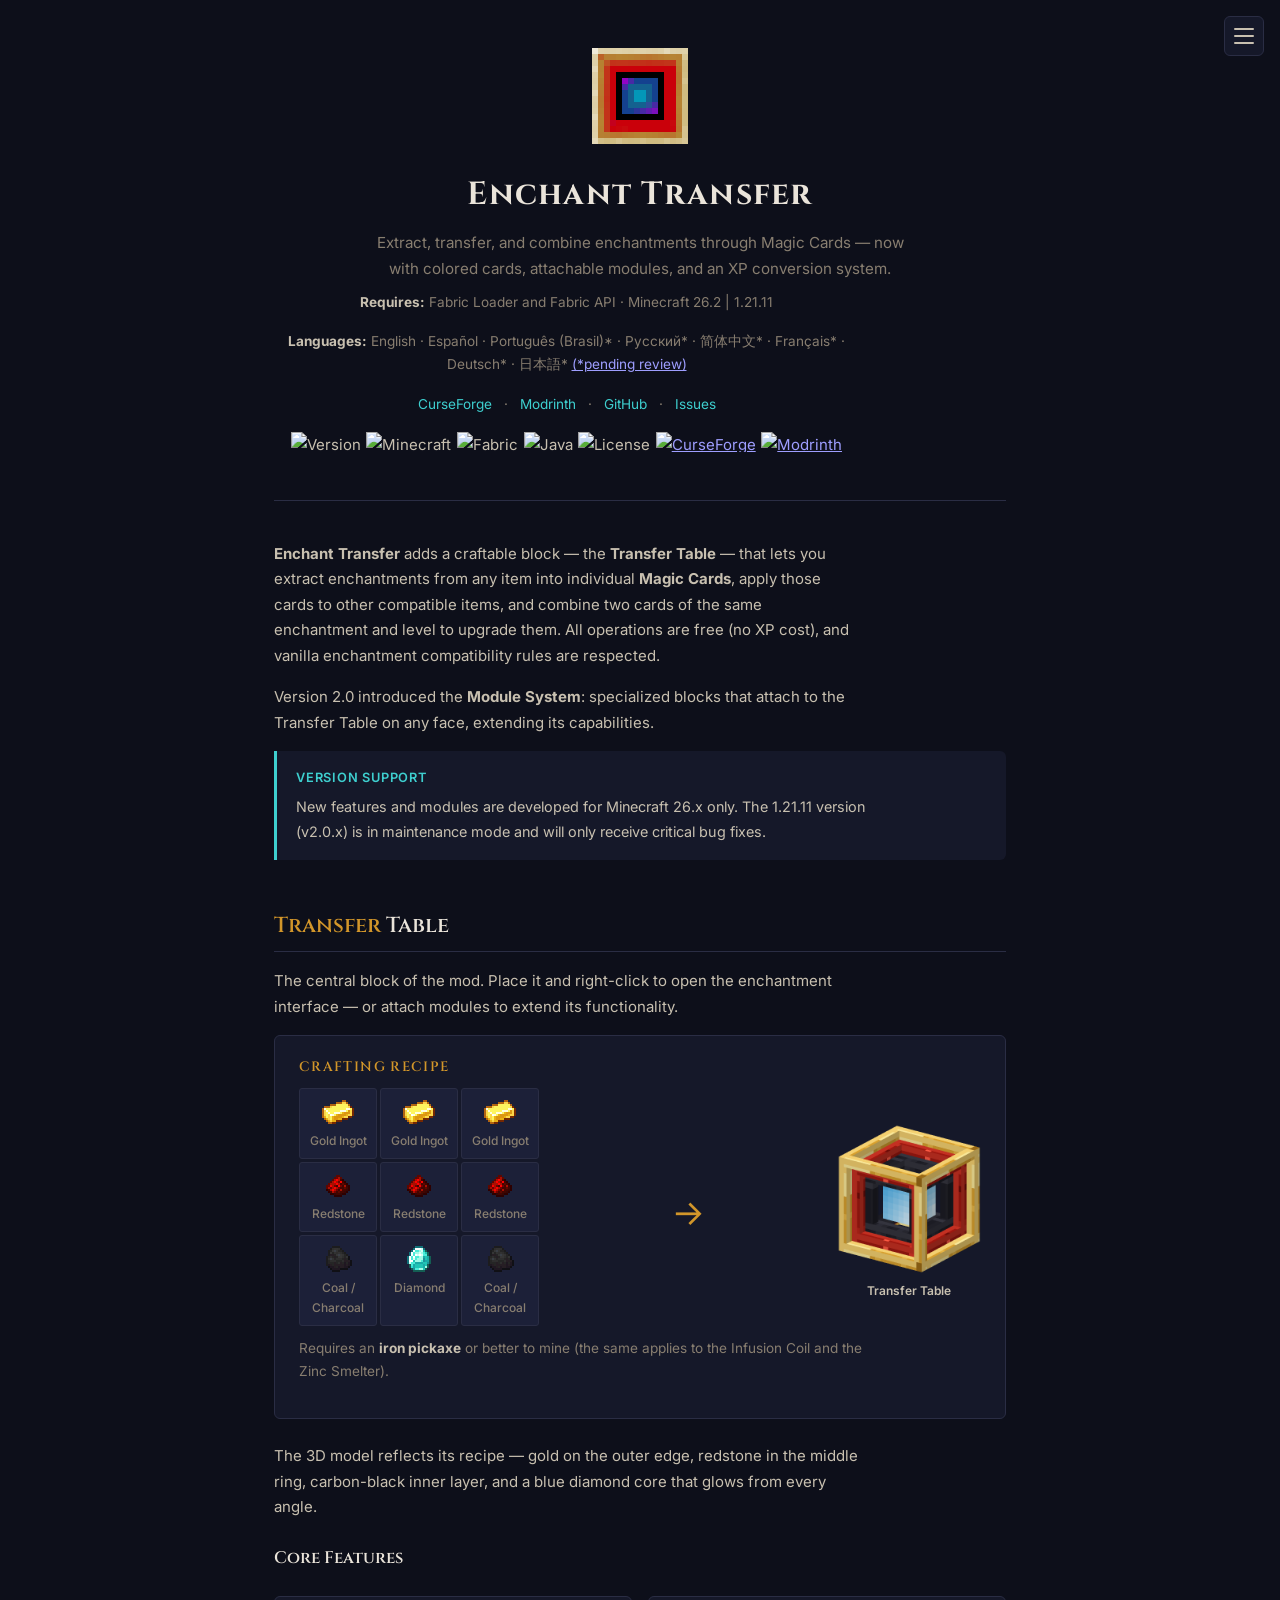
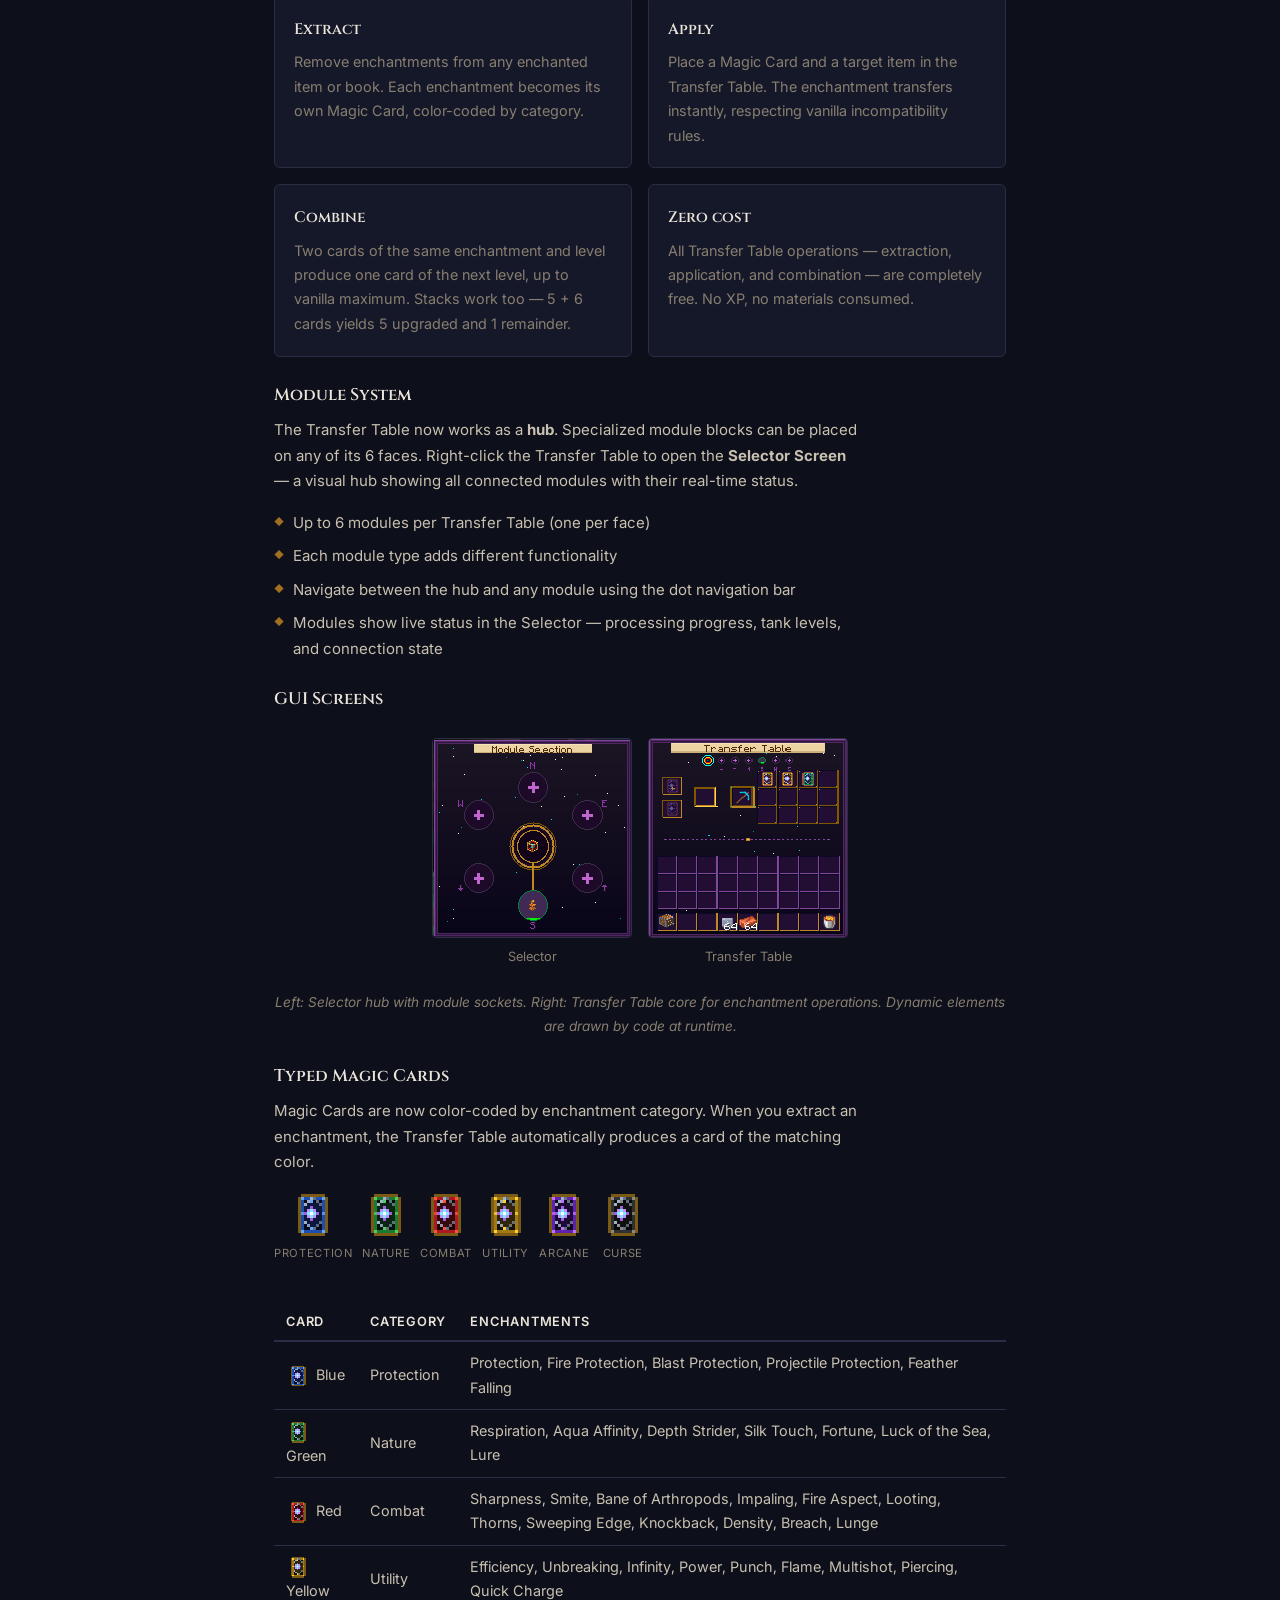
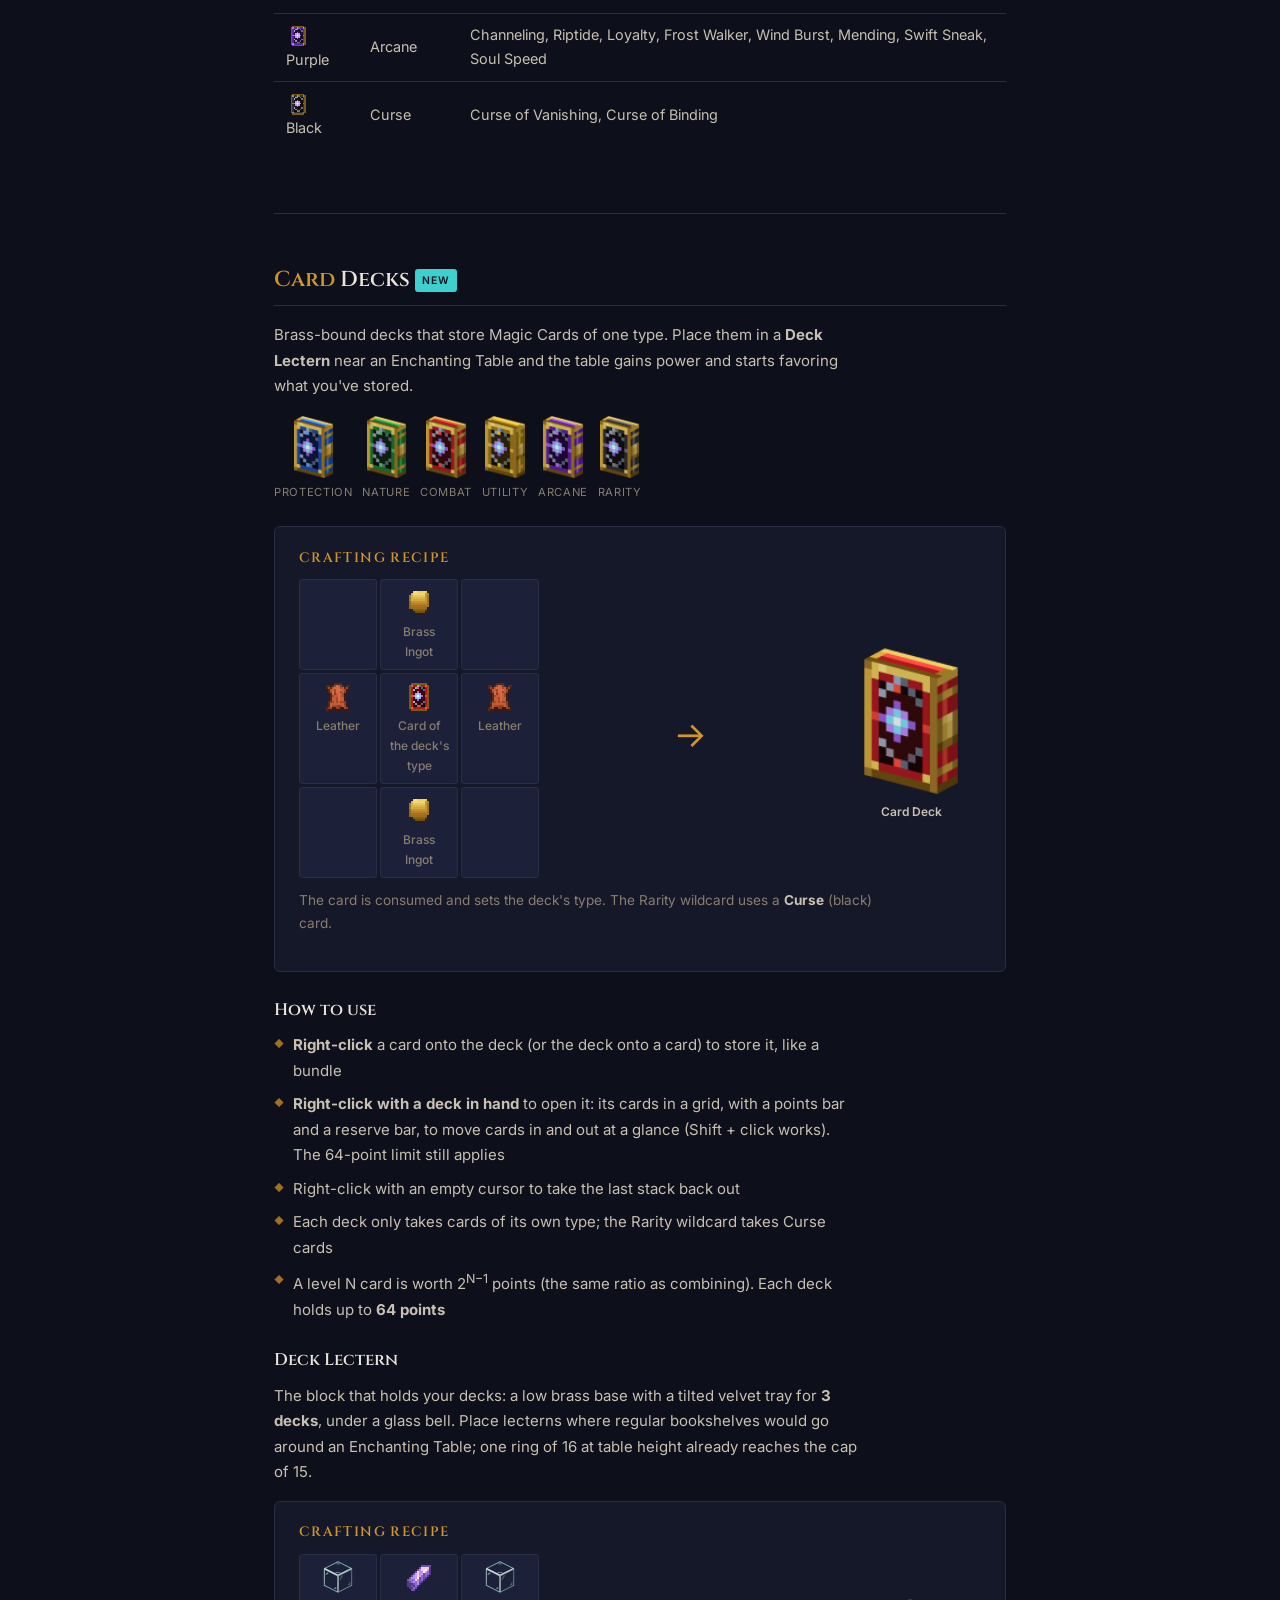
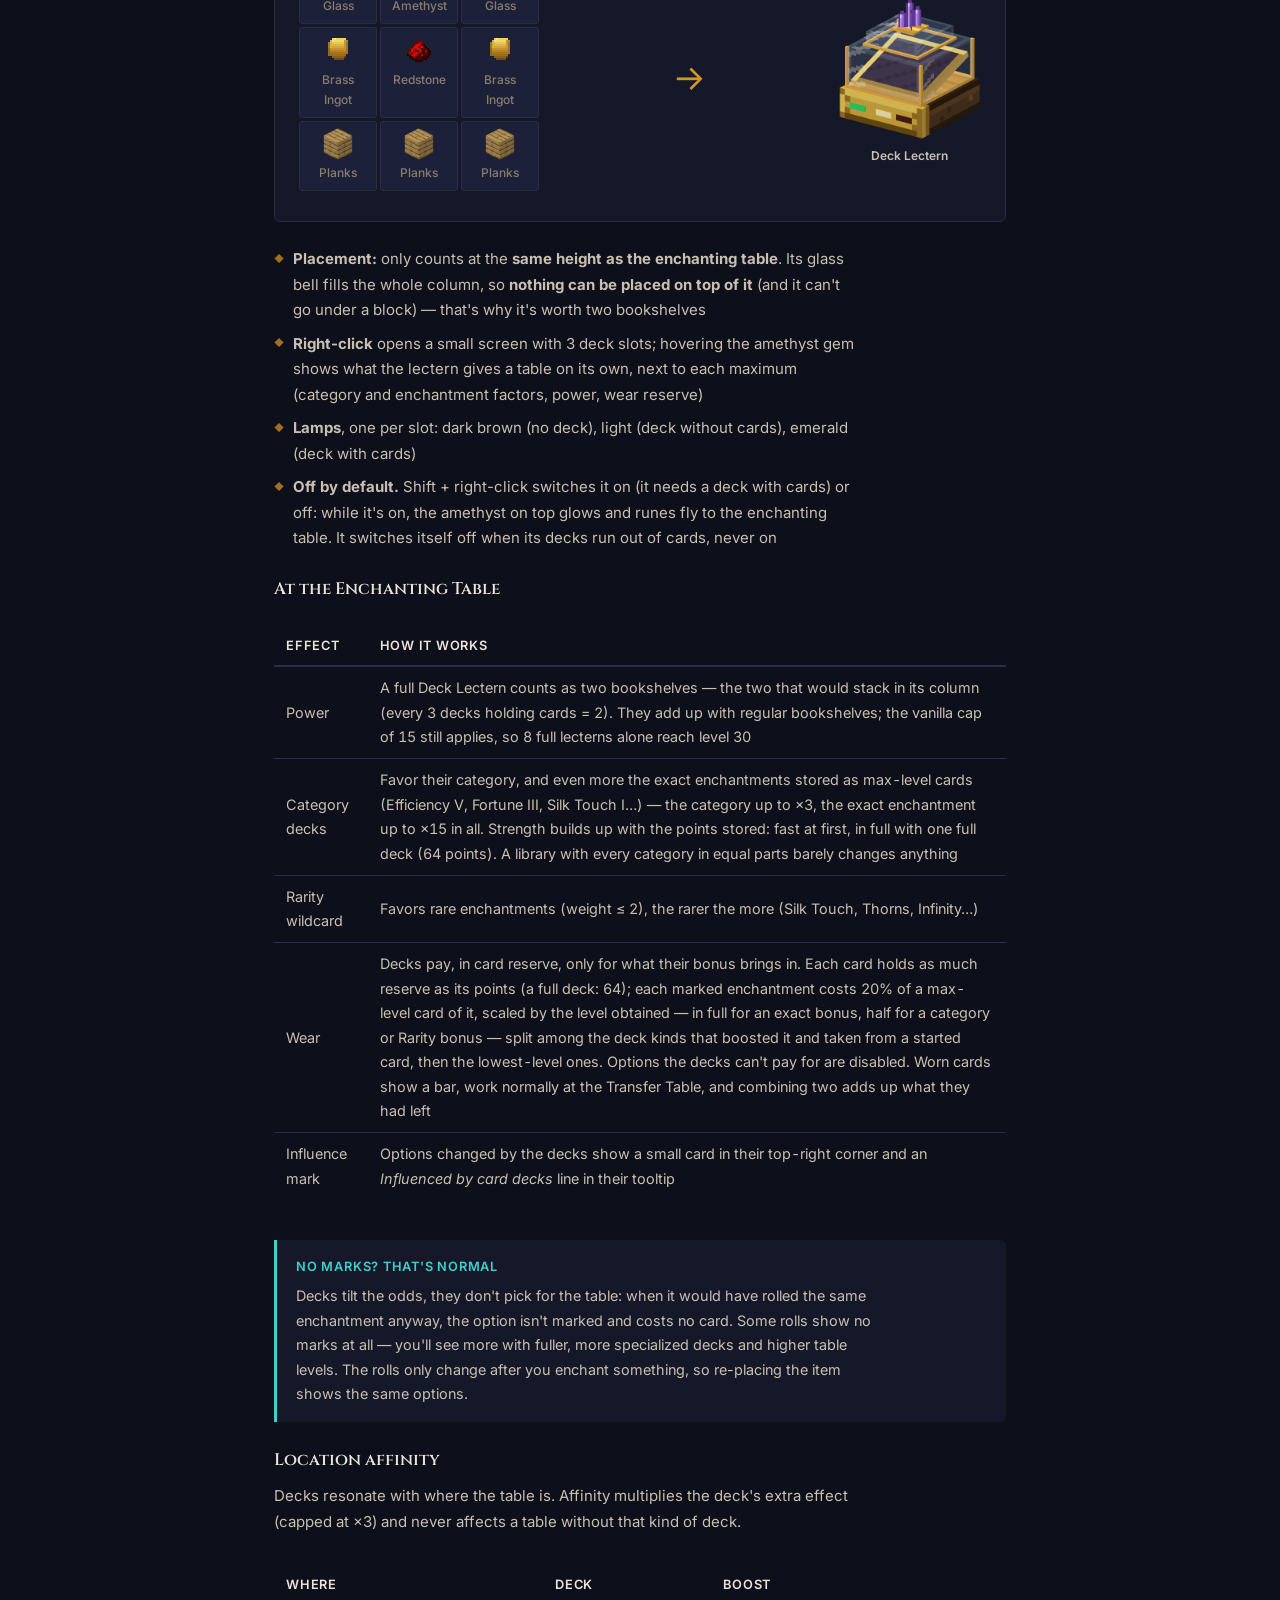
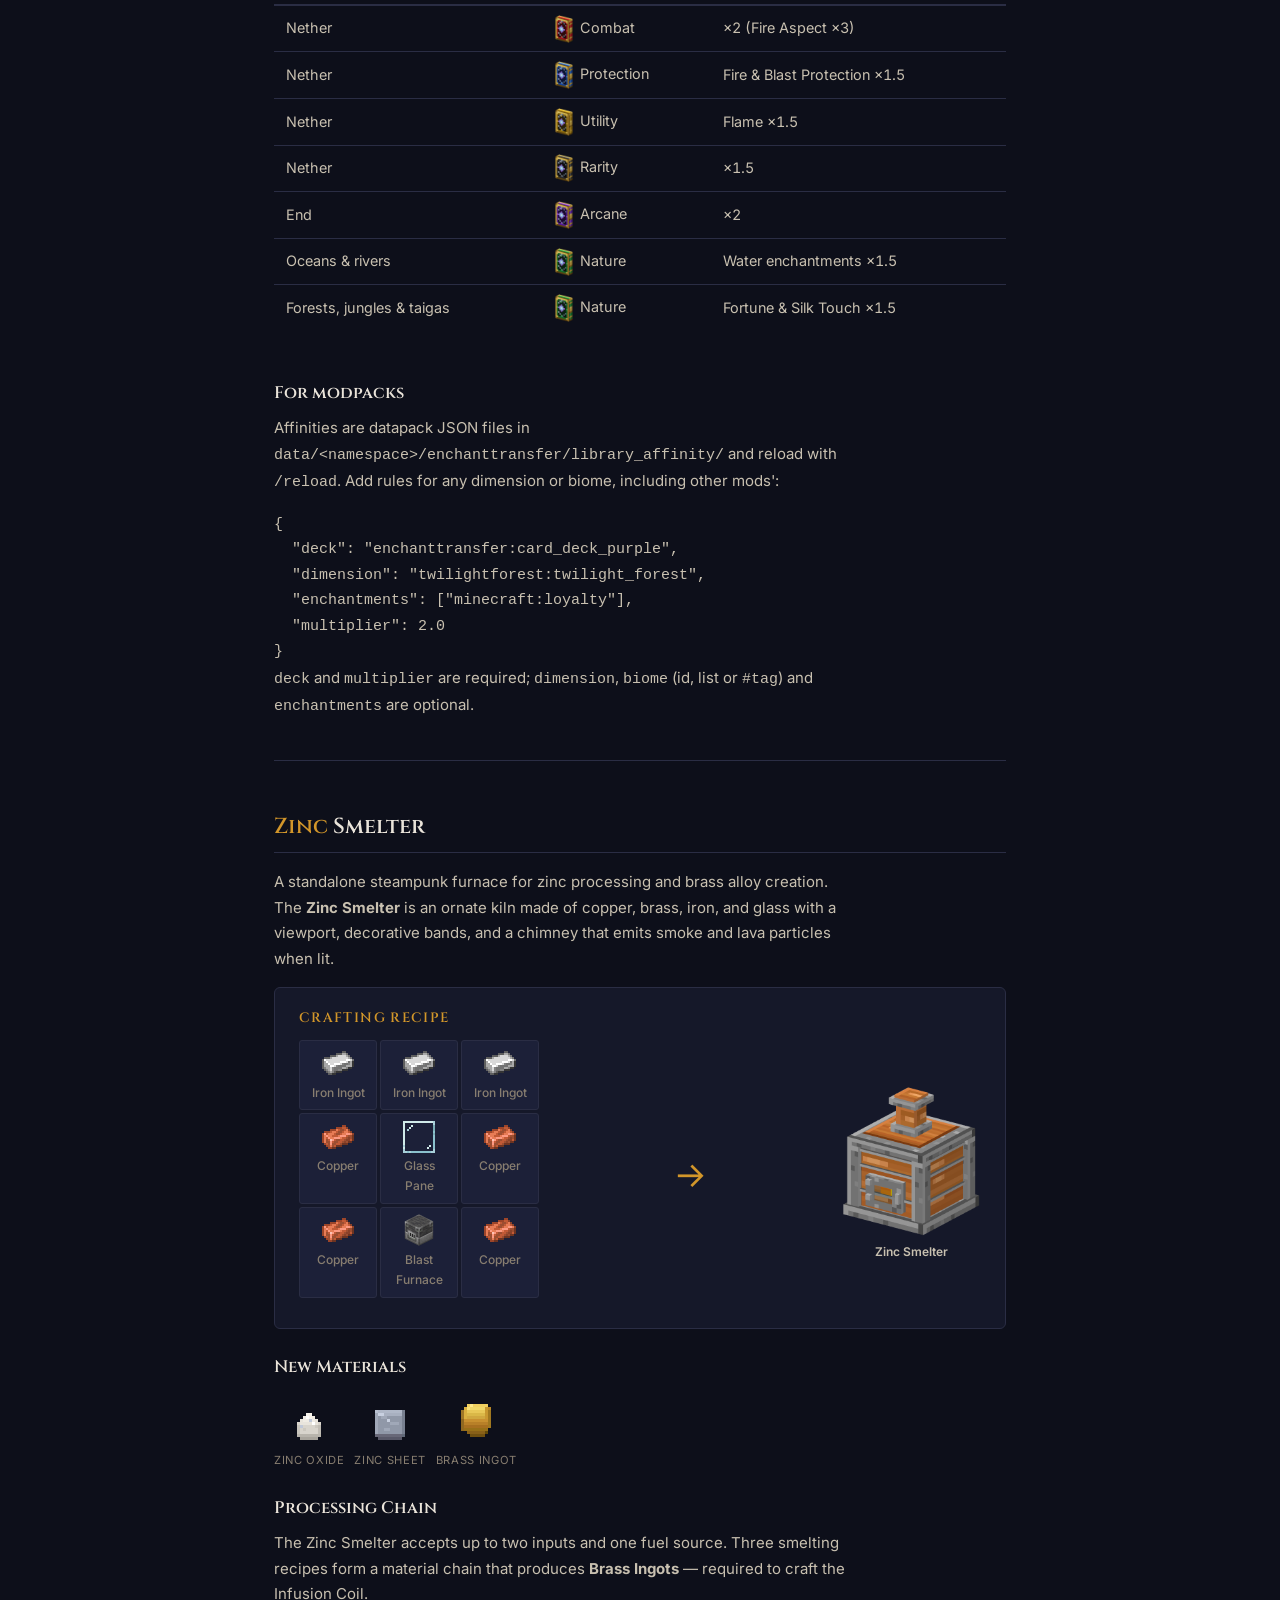
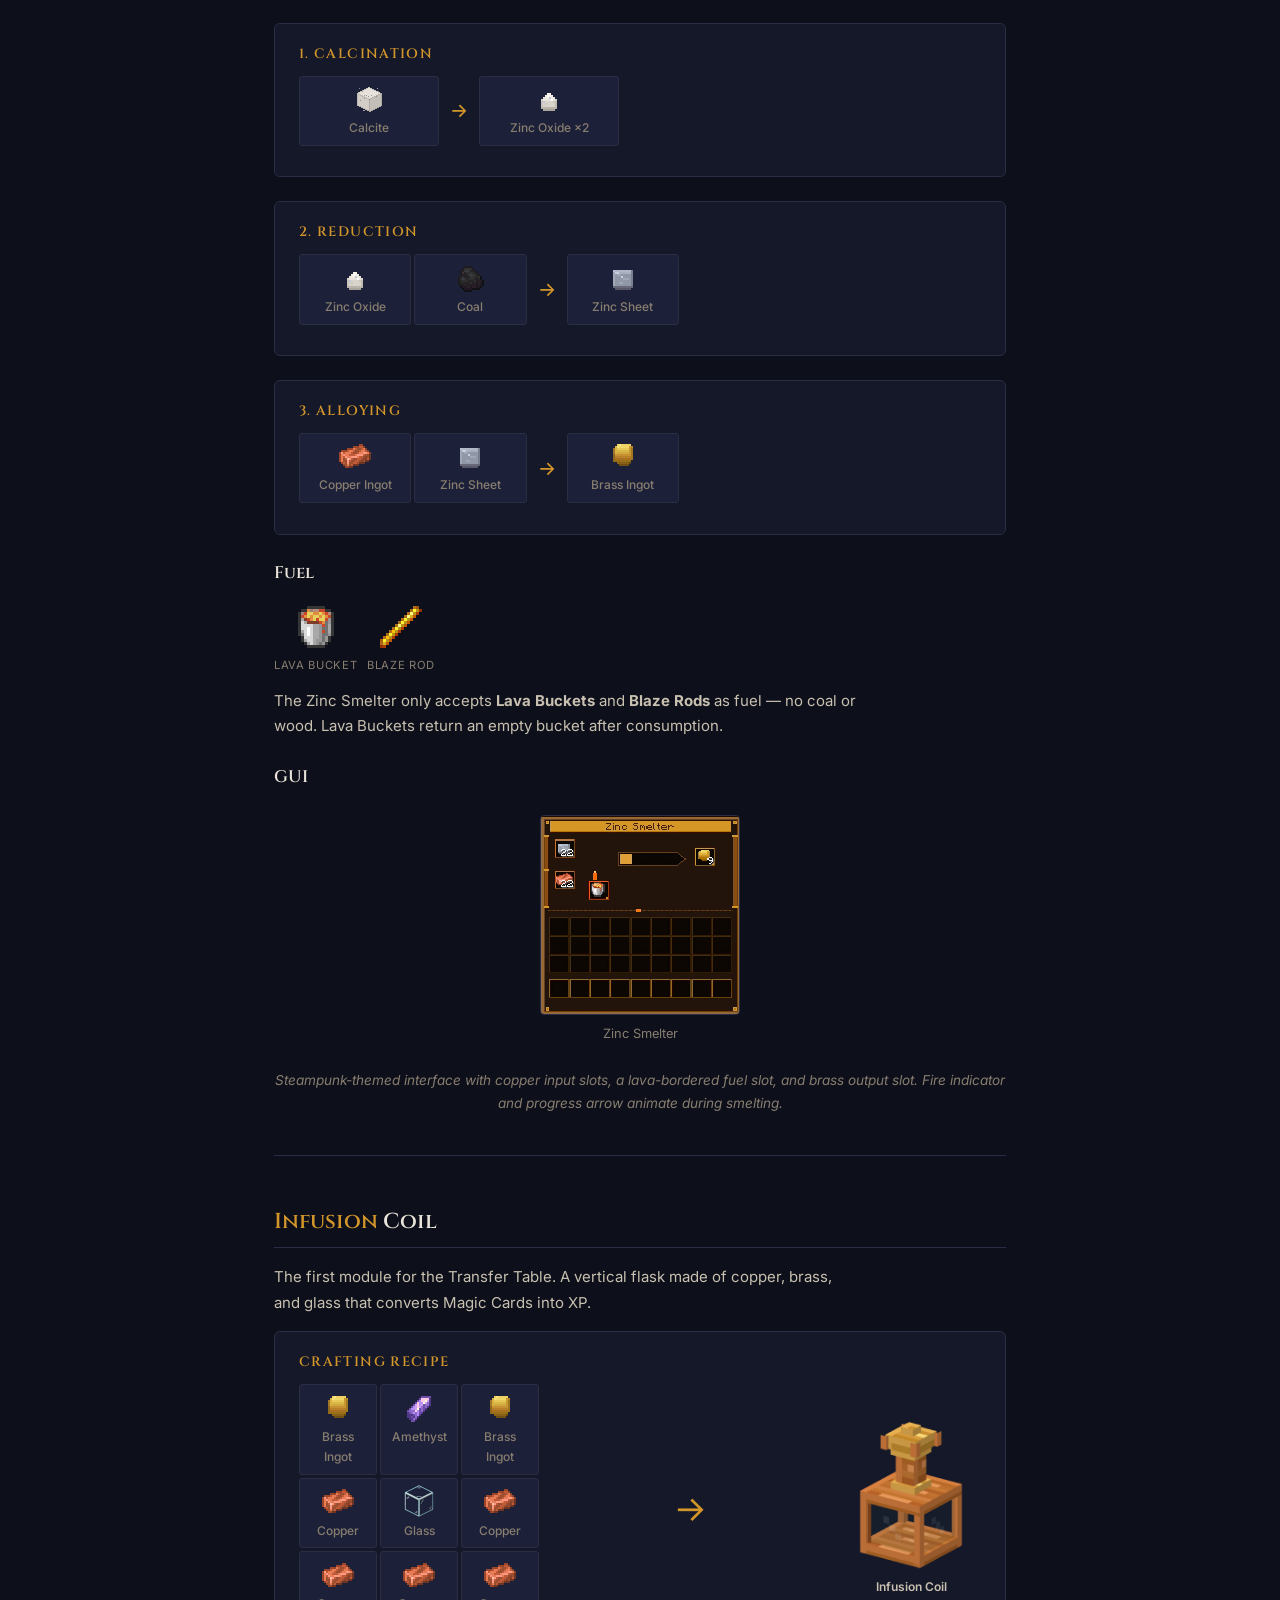
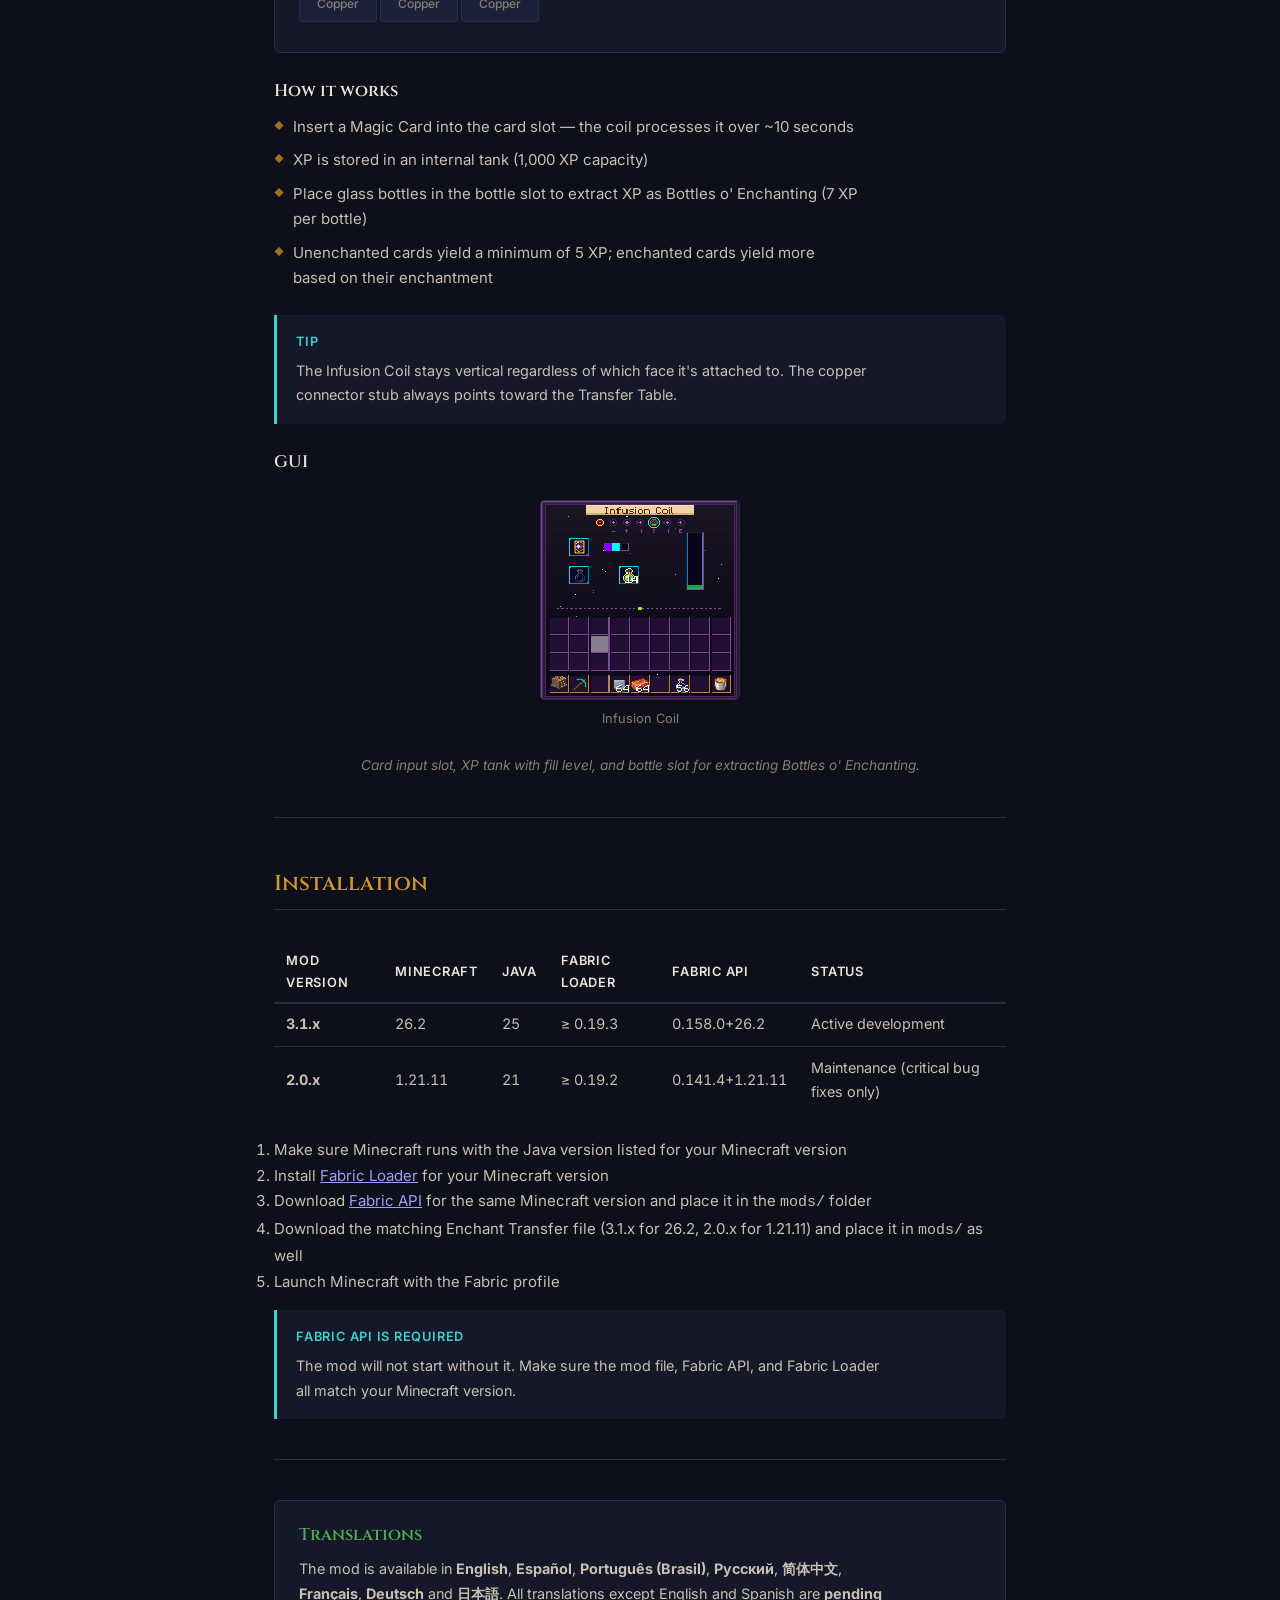
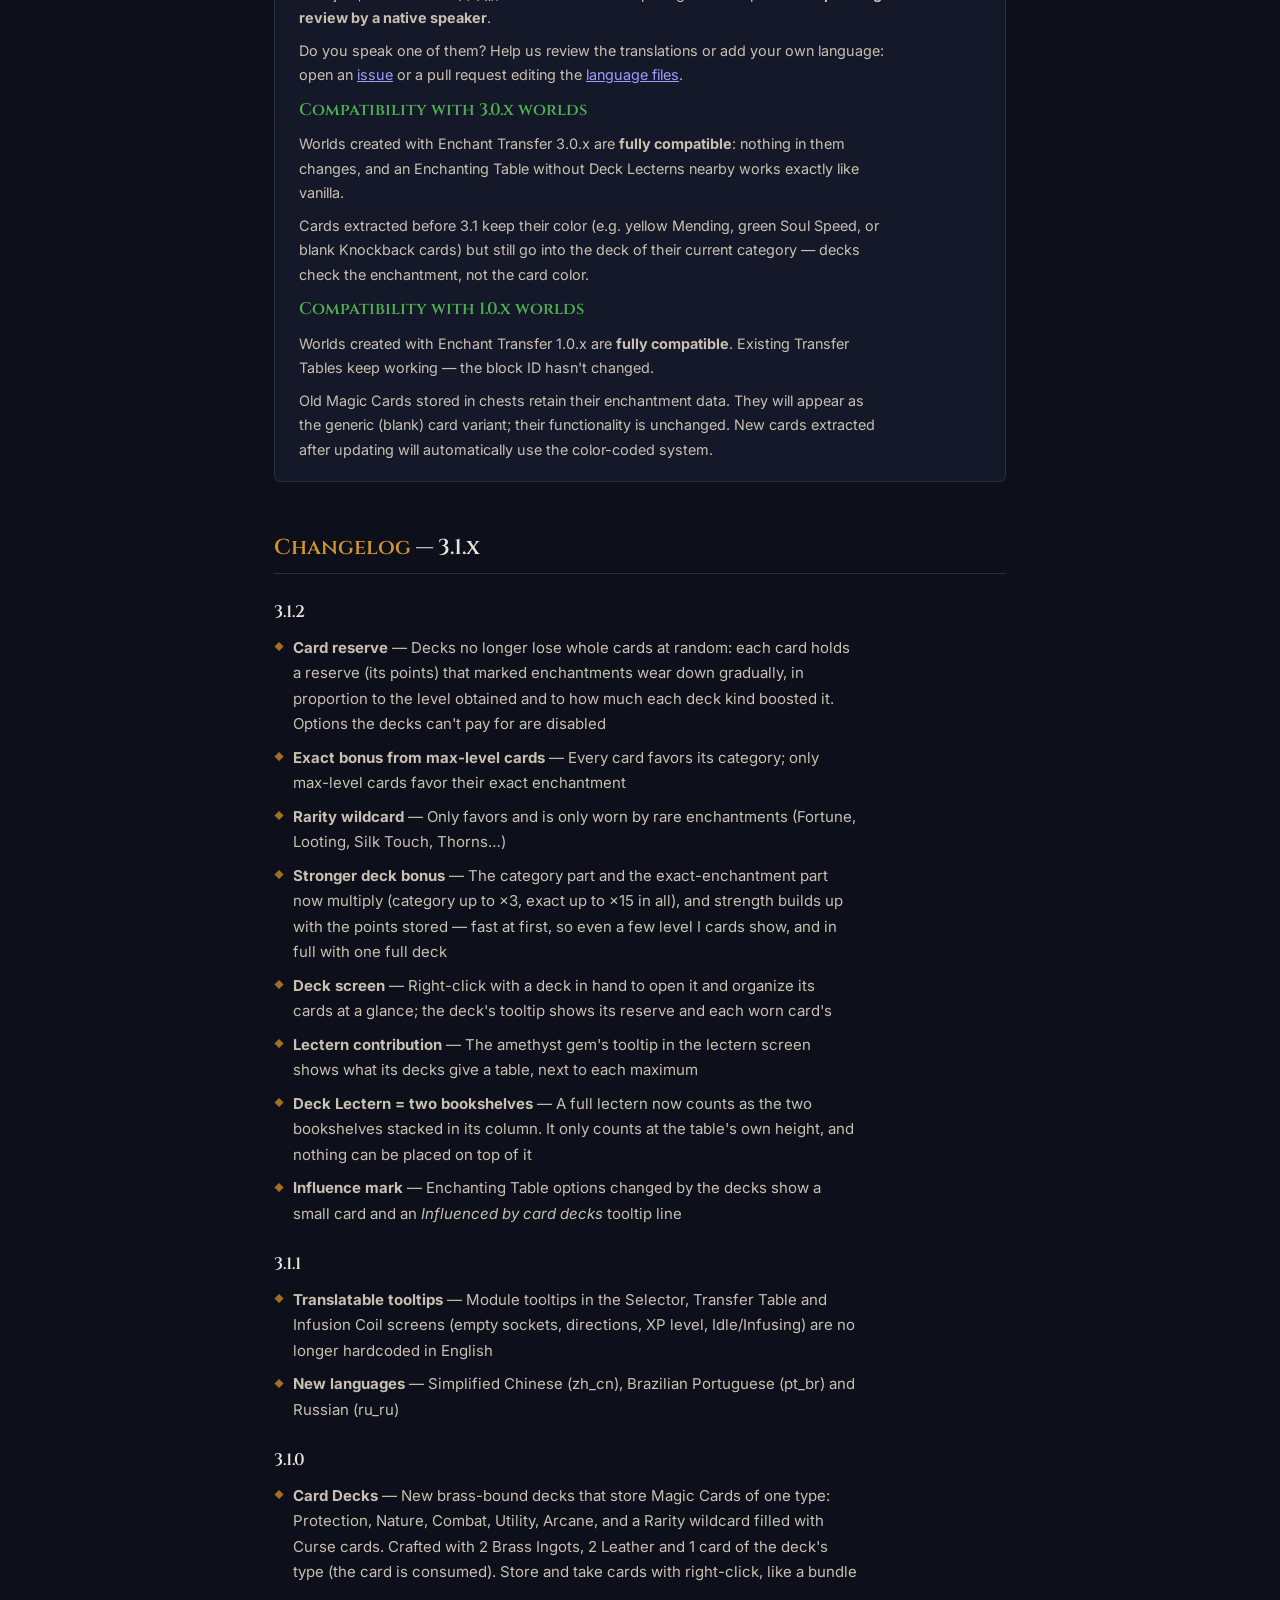
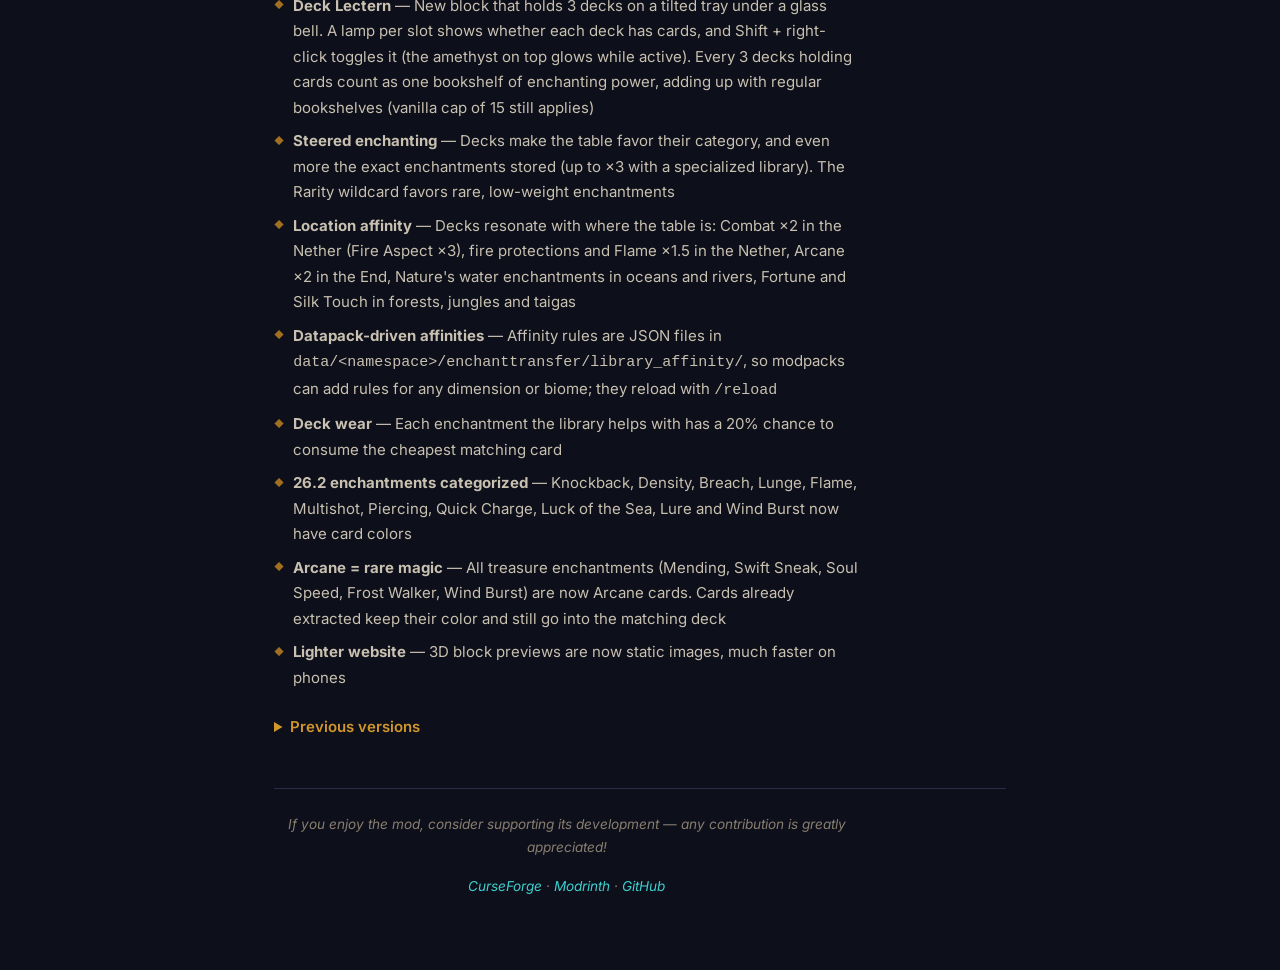
==== docs/index.html @ 40310dd0 "Traducciones al francés, alemán y japonés fr_fr, de_de y ja_jp con todas las claves, usando la termi" ====
<!DOCTYPE html>
<html lang="en">
<head>
<meta charset="utf-8">
<meta name="viewport" content="width=device-width, initial-scale=1">
<title>Enchant Transfer — Minecraft Fabric Mod</title>
<meta name="description" content="Extract, transfer, and combine enchantments through Magic Cards. Fabric mod for Minecraft 26.2 and 1.21.11 with colored cards, attachable modules, and an XP conversion system.">
<meta name="keywords" content="Minecraft, Fabric mod, enchantment, transfer, magic cards, Enchant Transfer, Minecraft mod, Fabric API">
<meta name="author" content="arensis">
<meta name="robots" content="index, follow">
<link rel="canonical" href="https://arensis.github.io/enchant-transfer-mod/">
<link rel="icon" type="image/png" sizes="32x32" href="images/favicon-32.png">
<link rel="icon" type="image/png" sizes="256x256" href="images/favicon-256.png">
<link rel="apple-touch-icon" href="images/favicon-256.png">

<!-- Open Graph -->
<meta property="og:type" content="website">
<meta property="og:title" content="Enchant Transfer — Minecraft Fabric Mod">
<meta property="og:description" content="Extract, transfer, and combine enchantments through Magic Cards. Now with colored cards, attachable modules, and an XP conversion system.">
<meta property="og:url" content="https://arensis.github.io/enchant-transfer-mod/">
<meta property="og:image" content="https://arensis.github.io/enchant-transfer-mod/images/og-image.png">
<meta property="og:image:width" content="400">
<meta property="og:image:height" content="400">
<meta property="og:site_name" content="Enchant Transfer">

<!-- Twitter Card -->
<meta name="twitter:card" content="summary">
<meta name="twitter:title" content="Enchant Transfer — Minecraft Fabric Mod">
<meta name="twitter:description" content="Extract, transfer, and combine enchantments through Magic Cards. Fabric mod for Minecraft 26.2 and 1.21.11.">
<meta name="twitter:image" content="https://arensis.github.io/enchant-transfer-mod/images/og-image.png">

<!-- Structured Data -->
<script type="application/ld+json">
{
  "@context": "https://schema.org",
  "@type": "SoftwareApplication",
  "name": "Enchant Transfer",
  "description": "Extract, transfer, and combine enchantments through Magic Cards. Fabric mod for Minecraft with colored cards, attachable modules, and an XP conversion system.",
  "applicationCategory": "GameApplication",
  "operatingSystem": "Windows, macOS, Linux",
  "softwareVersion": "3.1.2",
  "url": "https://arensis.github.io/enchant-transfer-mod/",
  "image": "https://arensis.github.io/enchant-transfer-mod/images/og-image.png",
  "downloadUrl": "https://www.curseforge.com/minecraft/mc-mods/enchant-transfer",
  "codeRepository": "https://github.com/arensis/enchant-transfer-mod",
  "sameAs": [
    "https://www.curseforge.com/minecraft/mc-mods/enchant-transfer",
    "https://modrinth.com/mod/enchant-transfer"
  ],
  "offers": {
    "@type": "Offer",
    "price": "0",
    "priceCurrency": "USD"
  }
}
</script>

<link rel="stylesheet" href="https://fonts.googleapis.com/css2?family=Cinzel:wght@400;600;700&family=Inter:wght@400;500;600&display=swap">
<link rel="stylesheet" href="style.css">
</head>
<body>

<!-- Hamburger nav -->
<button class="nav-toggle" aria-label="Open navigation">
  <span></span><span></span><span></span>
</button>
<div class="nav-overlay"></div>
<nav class="nav-menu">
  <a href="#overview">Overview</a>
  <a href="#transfer-table">Transfer Table</a>
  <a href="#card-decks">Card Decks <span class="nav-badge">New</span></a>
  <a href="#typed-cards">Typed Cards</a>
  <a href="#zinc-smelter">Zinc Smelter</a>
  <a href="#infusion-coil">Infusion Coil</a>
  <a href="#installation">Installation</a>
  <a href="#compatibility">Compatibility</a>
  <a href="#changelog">Changelog</a>
</nav>

<div class="page">

  <!-- HEADER -->
  <div class="header" id="overview">
    <img class="header-logo" src="images/transfer_table_logo.png" alt="Transfer Table">
    <h1>Enchant Transfer</h1>
    <p class="subtitle">Extract, transfer, and combine enchantments through Magic Cards — now with colored cards, attachable modules, and an XP conversion system.</p>
    <!-- AUTO:requires -->
    <p class="requires"><strong>Requires:</strong> Fabric Loader and Fabric API · Minecraft 26.2 | 1.21.11</p>
    <!-- /AUTO:requires -->
    <p class="requires"><strong>Languages:</strong> English · Español · Português (Brasil)* · Русский* · 简体中文* · Français* · Deutsch* · 日本語* <a href="#translations">(*pending review)</a></p>
    <p class="links">
      <a href="https://www.curseforge.com/minecraft/mc-mods/enchant-transfer">CurseForge</a>
      <span class="sep">·</span>
      <a href="https://modrinth.com/mod/enchant-transfer">Modrinth</a>
      <span class="sep">·</span>
      <a href="https://github.com/arensis/enchant-transfer-mod">GitHub</a>
      <span class="sep">·</span>
      <a href="https://github.com/arensis/enchant-transfer-mod/issues">Issues</a>
    </p>
    <!-- AUTO:badges -->
    <p class="badges">
      <img src="https://img.shields.io/badge/version-3.1.2-d2962a" alt="Version">
      <img src="https://img.shields.io/badge/minecraft-26.2_%7C_1.21.11-62b47a?logo=minecraft&amp;logoColor=white" alt="Minecraft">
      <img src="https://img.shields.io/badge/fabric_loader-≥0.19.3_%7C_≥0.19.2-dbd0b4" alt="Fabric">
      <img src="https://img.shields.io/badge/java-25_%7C_21-ED8B00?logo=openjdk&amp;logoColor=white" alt="Java">
      <img src="https://img.shields.io/badge/license-CC0--1.0-lightgrey" alt="License">
      <a href="https://www.curseforge.com/minecraft/mc-mods/enchant-transfer"><img src="https://img.shields.io/curseforge/dt/1540807?logo=curseforge&amp;label=curseforge&amp;color=F16436" alt="CurseForge"></a>
      <a href="https://modrinth.com/mod/enchant-transfer"><img src="https://img.shields.io/modrinth/dt/enchant-transfer?logo=modrinth&amp;label=modrinth&amp;color=00AF5C" alt="Modrinth"></a>
    </p>
    <!-- /AUTO:badges -->
  </div>

  <!-- OVERVIEW -->
  <p><strong>Enchant Transfer</strong> adds a craftable block — the <strong>Transfer Table</strong> — that lets you extract enchantments from any item into individual <strong>Magic Cards</strong>, apply those cards to other compatible items, and combine two cards of the same enchantment and level to upgrade them. All operations are free (no XP cost), and vanilla enchantment compatibility rules are respected.</p>

  <p>Version 2.0 introduced the <strong>Module System</strong>: specialized blocks that attach to the Transfer Table on any face, extending its capabilities.</p>

  <div class="callout">
    <p class="label">Version support</p>
    <p>New features and modules are developed for Minecraft 26.x only. The 1.21.11 version (v2.0.x) is in maintenance mode and will only receive critical bug fixes.</p>
  </div>

  <!-- TRANSFER TABLE -->
  <h2 id="transfer-table"><span class="accent">Transfer</span> Table</h2>

  <p>The central block of the mod. Place it and right-click to open the enchantment interface — or attach modules to extend its functionality.</p>

  <div class="recipe">
    <div class="recipe-title">Crafting Recipe</div>
    <div class="recipe-layout">
      <div class="recipe-grid">
        <div class="recipe-cell"><img src="images/gold_ingot.png" alt="">Gold Ingot</div>
        <div class="recipe-cell"><img src="images/gold_ingot.png" alt="">Gold Ingot</div>
        <div class="recipe-cell"><img src="images/gold_ingot.png" alt="">Gold Ingot</div>
        <div class="recipe-cell"><img src="images/redstone.png" alt="">Redstone</div>
        <div class="recipe-cell"><img src="images/redstone.png" alt="">Redstone</div>
        <div class="recipe-cell"><img src="images/redstone.png" alt="">Redstone</div>
        <div class="recipe-cell"><img src="images/coal.png" alt="">Coal / Charcoal</div>
        <div class="recipe-cell"><img src="images/diamond.png" alt="">Diamond</div>
        <div class="recipe-cell"><img src="images/coal.png" alt="">Coal / Charcoal</div>
      </div>
      <span class="recipe-arrow-large">→</span>
      <div class="recipe-output">
        <img class="render-icon" src="images/render_transfer_table.png" alt="Transfer Table" width="182" height="190">
        <span>Transfer Table</span>
      </div>
    </div>
    <p class="recipe-result">Requires an <strong>iron pickaxe</strong> or better to mine (the same applies to the Infusion Coil and the Zinc Smelter).</p>
  </div>

  <p>The 3D model reflects its recipe — gold on the outer edge, redstone in the middle ring, carbon-black inner layer, and a blue diamond core that glows from every angle.</p>

  <h3>Core Features</h3>

  <div class="feature-grid">
    <div class="feature-card">
      <h3>Extract</h3>
      <p>Remove enchantments from any enchanted item or book. Each enchantment becomes its own Magic Card, color-coded by category.</p>
    </div>
    <div class="feature-card">
      <h3>Apply</h3>
      <p>Place a Magic Card and a target item in the Transfer Table. The enchantment transfers instantly, respecting vanilla incompatibility rules.</p>
    </div>
    <div class="feature-card">
      <h3>Combine</h3>
      <p>Two cards of the same enchantment and level produce one card of the next level, up to vanilla maximum. Stacks work too — 5 + 6 cards yields 5 upgraded and 1 remainder.</p>
    </div>
    <div class="feature-card">
      <h3>Zero cost</h3>
      <p>All Transfer Table operations — extraction, application, and combination — are completely free. No XP, no materials consumed.</p>
    </div>
  </div>

  <h3>Module System</h3>

  <p>The Transfer Table now works as a <strong>hub</strong>. Specialized module blocks can be placed on any of its 6 faces. Right-click the Transfer Table to open the <strong>Selector Screen</strong> — a visual hub showing all connected modules with their real-time status.</p>

  <ul>
    <li>Up to 6 modules per Transfer Table (one per face)</li>
    <li>Each module type adds different functionality</li>
    <li>Navigate between the hub and any module using the dot navigation bar</li>
    <li>Modules show live status in the Selector — processing progress, tank levels, and connection state</li>
  </ul>

  <h3>GUI Screens</h3>

  <div class="gui-showcase">
    <div class="gui-item">
      <img src="images/gui_selector.png" alt="Selector Screen">
      <span>Selector</span>
    </div>
    <div class="gui-item">
      <img src="images/gui_core.png" alt="Core Screen">
      <span>Transfer Table</span>
    </div>
  </div>
  <p class="gui-caption">Left: Selector hub with module sockets. Right: Transfer Table core for enchantment operations. Dynamic elements are drawn by code at runtime.</p>

  <!-- TYPED CARDS -->
  <h3 id="typed-cards">Typed Magic Cards</h3>

  <p>Magic Cards are now color-coded by enchantment category. When you extract an enchantment, the Transfer Table automatically produces a card of the matching color.</p>

  <div class="card-sprites">
    <div class="card-sprite">
      <img src="images/magic_card_blue.png" alt="Blue Card">
      <span>Protection</span>
    </div>
    <div class="card-sprite">
      <img src="images/magic_card_green.png" alt="Green Card">
      <span>Nature</span>
    </div>
    <div class="card-sprite">
      <img src="images/magic_card_red.png" alt="Red Card">
      <span>Combat</span>
    </div>
    <div class="card-sprite">
      <img src="images/magic_card_yellow.png" alt="Yellow Card">
      <span>Utility</span>
    </div>
    <div class="card-sprite">
      <img src="images/magic_card_purple.png" alt="Purple Card">
      <span>Arcane</span>
    </div>
    <div class="card-sprite">
      <img src="images/magic_card_black.png" alt="Black Card">
      <span>Curse</span>
    </div>
  </div>

  <div class="card-table-wrap">
    <table class="card-table">
      <thead>
        <tr>
          <th>Card</th>
          <th>Category</th>
          <th>Enchantments</th>
        </tr>
      </thead>
      <tbody>
        <tr>
          <td><img class="card-icon" src="images/magic_card_blue.png" alt="">Blue</td>
          <td>Protection</td>
          <td>Protection, Fire Protection, Blast Protection, Projectile Protection, Feather Falling</td>
        </tr>
        <tr>
          <td><img class="card-icon" src="images/magic_card_green.png" alt="">Green</td>
          <td>Nature</td>
          <td>Respiration, Aqua Affinity, Depth Strider, Silk Touch, Fortune, Luck of the Sea, Lure</td>
        </tr>
        <tr>
          <td><img class="card-icon" src="images/magic_card_red.png" alt="">Red</td>
          <td>Combat</td>
          <td>Sharpness, Smite, Bane of Arthropods, Impaling, Fire Aspect, Looting, Thorns, Sweeping Edge, Knockback, Density, Breach, Lunge</td>
        </tr>
        <tr>
          <td><img class="card-icon" src="images/magic_card_yellow.png" alt="">Yellow</td>
          <td>Utility</td>
          <td>Efficiency, Unbreaking, Infinity, Power, Punch, Flame, Multishot, Piercing, Quick Charge</td>
        </tr>
        <tr>
          <td><img class="card-icon" src="images/magic_card_purple.png" alt="">Purple</td>
          <td>Arcane</td>
          <td>Channeling, Riptide, Loyalty, Frost Walker, Wind Burst, Mending, Swift Sneak, Soul Speed</td>
        </tr>
        <tr>
          <td><img class="card-icon" src="images/magic_card_black.png" alt="">Black</td>
          <td>Curse</td>
          <td>Curse of Vanishing, Curse of Binding</td>
        </tr>
      </tbody>
    </table>
  </div>

  <hr class="sep">

  <!-- CARD DECKS -->
  <h2 id="card-decks"><span class="accent">Card</span> Decks <span class="badge badge-new">New</span></h2>

  <p>Brass-bound decks that store Magic Cards of one type. Place them in a <strong>Deck Lectern</strong> near an Enchanting Table and the table gains power and starts favoring what you've stored.</p>

  <div class="card-sprites">
    <div class="card-sprite"><img class="deck-sprite" src="images/card_deck_blue.png" alt="Protection Deck"><span>Protection</span></div>
    <div class="card-sprite"><img class="deck-sprite" src="images/card_deck_green.png" alt="Nature Deck"><span>Nature</span></div>
    <div class="card-sprite"><img class="deck-sprite" src="images/card_deck_red.png" alt="Combat Deck"><span>Combat</span></div>
    <div class="card-sprite"><img class="deck-sprite" src="images/card_deck_yellow.png" alt="Utility Deck"><span>Utility</span></div>
    <div class="card-sprite"><img class="deck-sprite" src="images/card_deck_purple.png" alt="Arcane Deck"><span>Arcane</span></div>
    <div class="card-sprite"><img class="deck-sprite" src="images/card_deck_rare.png" alt="Rarity Wildcard Deck"><span>Rarity</span></div>
  </div>

  <div class="recipe">
    <div class="recipe-title">Crafting Recipe</div>
    <div class="recipe-layout">
      <div class="recipe-grid">
        <div class="recipe-cell"></div>
        <div class="recipe-cell"><img src="images/brass_ingot.png" alt="">Brass Ingot</div>
        <div class="recipe-cell"></div>
        <div class="recipe-cell"><img src="images/leather.png" alt="">Leather</div>
        <div class="recipe-cell"><img src="images/magic_card_red.png" alt="">Card of the deck's type</div>
        <div class="recipe-cell"><img src="images/leather.png" alt="">Leather</div>
        <div class="recipe-cell"></div>
        <div class="recipe-cell"><img src="images/brass_ingot.png" alt="">Brass Ingot</div>
        <div class="recipe-cell"></div>
      </div>
      <span class="recipe-arrow-large">→</span>
      <div class="recipe-output">
        <img class="render-icon" src="images/card_deck_red.png" alt="Card Deck" width="88" height="135">
        <span>Card Deck</span>
      </div>
    </div>
    <p class="recipe-result">The card is consumed and sets the deck's type. The Rarity wildcard uses a <strong>Curse</strong> (black) card.</p>
  </div>

  <h3>How to use</h3>
  <ul>
    <li><strong>Right-click</strong> a card onto the deck (or the deck onto a card) to store it, like a bundle</li>
    <li><strong>Right-click with a deck in hand</strong> to open it: its cards in a grid, with a points bar and a reserve bar, to move cards in and out at a glance (Shift + click works). The 64-point limit still applies</li>
    <li>Right-click with an empty cursor to take the last stack back out</li>
    <li>Each deck only takes cards of its own type; the Rarity wildcard takes Curse cards</li>
    <li>A level N card is worth 2<sup>N−1</sup> points (the same ratio as combining). Each deck holds up to <strong>64 points</strong></li>
  </ul>

  <h3>Deck Lectern</h3>
  <p>The block that holds your decks: a low brass base with a tilted velvet tray for <strong>3 decks</strong>, under a glass bell. Place lecterns where regular bookshelves would go around an Enchanting Table; one ring of 16 at table height already reaches the cap of 15.</p>

  <div class="recipe">
    <div class="recipe-title">Crafting Recipe</div>
    <div class="recipe-layout">
      <div class="recipe-grid">
        <div class="recipe-cell"><img class="render-block" src="images/glass_block.png" alt="">Glass</div>
        <div class="recipe-cell"><img src="images/amethyst_shard.png" alt="">Amethyst</div>
        <div class="recipe-cell"><img class="render-block" src="images/glass_block.png" alt="">Glass</div>
        <div class="recipe-cell"><img src="images/brass_ingot.png" alt="">Brass Ingot</div>
        <div class="recipe-cell"><img src="images/redstone.png" alt="">Redstone</div>
        <div class="recipe-cell"><img src="images/brass_ingot.png" alt="">Brass Ingot</div>
        <div class="recipe-cell"><img class="render-block" src="images/oak_planks.png" alt="">Planks</div>
        <div class="recipe-cell"><img class="render-block" src="images/oak_planks.png" alt="">Planks</div>
        <div class="recipe-cell"><img class="render-block" src="images/oak_planks.png" alt="">Planks</div>
      </div>
      <span class="recipe-arrow-large">→</span>
      <div class="recipe-output">
        <img class="render-icon" src="images/render_deck_lectern.png" alt="Deck Lectern" width="182" height="163">
        <span>Deck Lectern</span>
      </div>
    </div>
  </div>

  <ul>
    <li><strong>Placement:</strong> only counts at the <strong>same height as the enchanting table</strong>. Its glass bell fills the whole column, so <strong>nothing can be placed on top of it</strong> (and it can't go under a block) — that's why it's worth two bookshelves</li>
    <li><strong>Right-click</strong> opens a small screen with 3 deck slots; hovering the amethyst gem shows what the lectern gives a table on its own, next to each maximum (category and enchantment factors, power, wear reserve)</li>
    <li><strong>Lamps</strong>, one per slot: dark brown (no deck), light (deck without cards), emerald (deck with cards)</li>
    <li><strong>Off by default.</strong> Shift + right-click switches it on (it needs a deck with cards) or off: while it's on, the amethyst on top glows and runes fly to the enchanting table. It switches itself off when its decks run out of cards, never on</li>
  </ul>

  <h3>At the Enchanting Table</h3>
  <div class="card-table-wrap">
    <table class="card-table">
      <thead><tr><th>Effect</th><th>How it works</th></tr></thead>
      <tbody>
        <tr><td>Power</td><td>A full Deck Lectern counts as two bookshelves — the two that would stack in its column (every 3 decks holding cards = 2). They add up with regular bookshelves; the vanilla cap of 15 still applies, so 8 full lecterns alone reach level 30</td></tr>
        <tr><td>Category decks</td><td>Favor their category, and even more the exact enchantments stored as max-level cards (Efficiency V, Fortune III, Silk Touch I…) — the category up to ×3, the exact enchantment up to ×15 in all. Strength builds up with the points stored: fast at first, in full with one full deck (64 points). A library with every category in equal parts barely changes anything</td></tr>
        <tr><td>Rarity wildcard</td><td>Favors rare enchantments (weight ≤ 2), the rarer the more (Silk Touch, Thorns, Infinity…)</td></tr>
        <tr><td>Wear</td><td>Decks pay, in card reserve, only for what their bonus brings in. Each card holds as much reserve as its points (a full deck: 64); each marked enchantment costs 20% of a max-level card of it, scaled by the level obtained — in full for an exact bonus, half for a category or Rarity bonus — split among the deck kinds that boosted it and taken from a started card, then the lowest-level ones. Options the decks can't pay for are disabled. Worn cards show a bar, work normally at the Transfer Table, and combining two adds up what they had left</td></tr>
        <tr><td>Influence mark</td><td>Options changed by the decks show a small card in their top-right corner and an <em>Influenced by card decks</em> line in their tooltip</td></tr>
      </tbody>
    </table>
  </div>

  <div class="callout">
    <p class="label">No marks? That's normal</p>
    <p>Decks tilt the odds, they don't pick for the table: when it would have rolled the same enchantment anyway, the option isn't marked and costs no card. Some rolls show no marks at all — you'll see more with fuller, more specialized decks and higher table levels. The rolls only change after you enchant something, so re-placing the item shows the same options.</p>
  </div>

  <h3>Location affinity</h3>
  <p>Decks resonate with where the table is. Affinity multiplies the deck's extra effect (capped at ×3) and never affects a table without that kind of deck.</p>
  <div class="card-table-wrap">
    <table class="card-table">
      <thead><tr><th>Where</th><th>Deck</th><th>Boost</th></tr></thead>
      <tbody>
        <tr><td>Nether</td><td><img class="card-icon deck-icon" src="images/card_deck_red.png" alt="">Combat</td><td>×2 (Fire Aspect ×3)</td></tr>
        <tr><td>Nether</td><td><img class="card-icon deck-icon" src="images/card_deck_blue.png" alt="">Protection</td><td>Fire &amp; Blast Protection ×1.5</td></tr>
        <tr><td>Nether</td><td><img class="card-icon deck-icon" src="images/card_deck_yellow.png" alt="">Utility</td><td>Flame ×1.5</td></tr>
        <tr><td>Nether</td><td><img class="card-icon deck-icon" src="images/card_deck_rare.png" alt="">Rarity</td><td>×1.5</td></tr>
        <tr><td>End</td><td><img class="card-icon deck-icon" src="images/card_deck_purple.png" alt="">Arcane</td><td>×2</td></tr>
        <tr><td>Oceans &amp; rivers</td><td><img class="card-icon deck-icon" src="images/card_deck_green.png" alt="">Nature</td><td>Water enchantments ×1.5</td></tr>
        <tr><td>Forests, jungles &amp; taigas</td><td><img class="card-icon deck-icon" src="images/card_deck_green.png" alt="">Nature</td><td>Fortune &amp; Silk Touch ×1.5</td></tr>
      </tbody>
    </table>
  </div>

  <h3>For modpacks</h3>
  <p>Affinities are datapack JSON files in <code>data/&lt;namespace&gt;/enchanttransfer/library_affinity/</code> and reload with <code>/reload</code>. Add rules for any dimension or biome, including other mods':</p>
  <pre><code>{
  "deck": "enchanttransfer:card_deck_purple",
  "dimension": "twilightforest:twilight_forest",
  "enchantments": ["minecraft:loyalty"],
  "multiplier": 2.0
}</code></pre>
  <p><code>deck</code> and <code>multiplier</code> are required; <code>dimension</code>, <code>biome</code> (id, list or <code>#tag</code>) and <code>enchantments</code> are optional.</p>

  <hr class="sep">

  <!-- ZINC SMELTER -->
  <h2 id="zinc-smelter"><span class="accent">Zinc</span> Smelter</h2>

  <p>A standalone steampunk furnace for zinc processing and brass alloy creation. The <strong>Zinc Smelter</strong> is an ornate kiln made of copper, brass, iron, and glass with a viewport, decorative bands, and a chimney that emits smoke and lava particles when lit.</p>

  <div class="recipe">
    <div class="recipe-title">Crafting Recipe</div>
    <div class="recipe-layout">
      <div class="recipe-grid">
        <div class="recipe-cell"><img src="images/iron_ingot.png" alt="">Iron Ingot</div>
        <div class="recipe-cell"><img src="images/iron_ingot.png" alt="">Iron Ingot</div>
        <div class="recipe-cell"><img src="images/iron_ingot.png" alt="">Iron Ingot</div>
        <div class="recipe-cell"><img src="images/copper_ingot.png" alt="">Copper</div>
        <div class="recipe-cell"><img src="images/glass_pane.png" alt="">Glass Pane</div>
        <div class="recipe-cell"><img src="images/copper_ingot.png" alt="">Copper</div>
        <div class="recipe-cell"><img src="images/copper_ingot.png" alt="">Copper</div>
        <div class="recipe-cell"><img class="render-block" src="images/blast_furnace.png" alt="">Blast Furnace</div>
        <div class="recipe-cell"><img src="images/copper_ingot.png" alt="">Copper</div>
      </div>
      <span class="recipe-arrow-large">→</span>
      <div class="recipe-output">
        <img class="render-icon" src="images/render_zinc_smelter.png" alt="Zinc Smelter" width="204" height="223">
        <span>Zinc Smelter</span>
      </div>
    </div>
  </div>

  <h3>New Materials</h3>

  <div class="card-sprites">
    <div class="card-sprite">
      <img src="images/zinc_oxide.png" alt="Zinc Oxide">
      <span>Zinc Oxide</span>
    </div>
    <div class="card-sprite">
      <img src="images/zinc_sheet.png" alt="Zinc Sheet">
      <span>Zinc Sheet</span>
    </div>
    <div class="card-sprite">
      <img src="images/brass_ingot.png" alt="Brass Ingot">
      <span>Brass Ingot</span>
    </div>
  </div>

  <h3>Processing Chain</h3>

  <p>The Zinc Smelter accepts up to two inputs and one fuel source. Three smelting recipes form a material chain that produces <strong>Brass Ingots</strong> — required to craft the Infusion Coil.</p>

  <div class="recipe">
    <div class="recipe-title">1. Calcination</div>
    <div class="recipe-grid" style="grid-template-columns: 1fr auto 1fr; max-width: 320px;">
      <div class="recipe-cell"><img src="images/calcite.png" alt="">Calcite</div>
      <div class="recipe-cell recipe-arrow">→</div>
      <div class="recipe-cell"><img src="images/zinc_oxide.png" alt="">Zinc Oxide ×2</div>
    </div>
  </div>

  <div class="recipe">
    <div class="recipe-title">2. Reduction</div>
    <div class="recipe-grid" style="grid-template-columns: 1fr 1fr auto 1fr; max-width: 380px;">
      <div class="recipe-cell"><img src="images/zinc_oxide.png" alt="">Zinc Oxide</div>
      <div class="recipe-cell"><img src="images/coal.png" alt="">Coal</div>
      <div class="recipe-cell recipe-arrow">→</div>
      <div class="recipe-cell"><img src="images/zinc_sheet.png" alt="">Zinc Sheet</div>
    </div>
  </div>

  <div class="recipe">
    <div class="recipe-title">3. Alloying</div>
    <div class="recipe-grid" style="grid-template-columns: 1fr 1fr auto 1fr; max-width: 380px;">
      <div class="recipe-cell"><img src="images/copper_ingot.png" alt="">Copper Ingot</div>
      <div class="recipe-cell"><img src="images/zinc_sheet.png" alt="">Zinc Sheet</div>
      <div class="recipe-cell recipe-arrow">→</div>
      <div class="recipe-cell"><img src="images/brass_ingot.png" alt="">Brass Ingot</div>
    </div>
  </div>

  <h3>Fuel</h3>
  <div class="card-sprites" style="margin-bottom: 0.8rem;">
    <div class="card-sprite">
      <img src="images/lava_bucket.png" alt="Lava Bucket">
      <span>Lava Bucket</span>
    </div>
    <div class="card-sprite">
      <img src="images/blaze_rod.png" alt="Blaze Rod">
      <span>Blaze Rod</span>
    </div>
  </div>
  <p>The Zinc Smelter only accepts <strong>Lava Buckets</strong> and <strong>Blaze Rods</strong> as fuel — no coal or wood. Lava Buckets return an empty bucket after consumption.</p>

  <h3>GUI</h3>

  <div class="gui-showcase">
    <div class="gui-item">
      <img src="images/gui_zinc_smelter.jpg" alt="Zinc Smelter GUI">
      <span>Zinc Smelter</span>
    </div>
  </div>
  <p class="gui-caption">Steampunk-themed interface with copper input slots, a lava-bordered fuel slot, and brass output slot. Fire indicator and progress arrow animate during smelting.</p>

  <hr class="sep">

  <!-- INFUSION COIL -->
  <h2 id="infusion-coil"><span class="accent">Infusion</span> Coil</h2>

  <p>The first module for the Transfer Table. A vertical flask made of copper, brass, and glass that converts Magic Cards into XP.</p>

  <div class="recipe">
    <div class="recipe-title">Crafting Recipe</div>
    <div class="recipe-layout">
      <div class="recipe-grid">
        <div class="recipe-cell"><img src="images/brass_ingot.png" alt="">Brass Ingot</div>
        <div class="recipe-cell"><img src="images/amethyst_shard.png" alt="">Amethyst</div>
        <div class="recipe-cell"><img src="images/brass_ingot.png" alt="">Brass Ingot</div>
        <div class="recipe-cell"><img src="images/copper_ingot.png" alt="">Copper</div>
        <div class="recipe-cell"><img class="render-block" src="images/glass_block.png" alt="">Glass</div>
        <div class="recipe-cell"><img src="images/copper_ingot.png" alt="">Copper</div>
        <div class="recipe-cell"><img src="images/copper_ingot.png" alt="">Copper</div>
        <div class="recipe-cell"><img src="images/copper_ingot.png" alt="">Copper</div>
        <div class="recipe-cell"><img src="images/copper_ingot.png" alt="">Copper</div>
      </div>
      <span class="recipe-arrow-large">→</span>
      <div class="recipe-output">
        <img class="render-icon" src="images/render_infusion_coil.png" alt="Infusion Coil" width="116" height="163">
        <span>Infusion Coil</span>
      </div>
    </div>
  </div>

  <h3>How it works</h3>
  <ul>
    <li>Insert a Magic Card into the card slot — the coil processes it over ~10 seconds</li>
    <li>XP is stored in an internal tank (1,000 XP capacity)</li>
    <li>Place glass bottles in the bottle slot to extract XP as Bottles o' Enchanting (7 XP per bottle)</li>
    <li>Unenchanted cards yield a minimum of 5 XP; enchanted cards yield more based on their enchantment</li>
  </ul>

  <div class="callout">
    <p class="label">Tip</p>
    <p>The Infusion Coil stays vertical regardless of which face it's attached to. The copper connector stub always points toward the Transfer Table.</p>
  </div>

  <h3>GUI</h3>

  <div class="gui-showcase">
    <div class="gui-item">
      <img src="images/gui_infusor.jpg" alt="Infusion Coil GUI">
      <span>Infusion Coil</span>
    </div>
  </div>
  <p class="gui-caption">Card input slot, XP tank with fill level, and bottle slot for extracting Bottles o' Enchanting.</p>

  <hr class="sep">

  <!-- INSTALLATION -->
  <h2 id="installation"><span class="accent">Installation</span></h2>

  <!-- AUTO:installation -->
  <div class="card-table-wrap">
    <table class="card-table">
      <thead>
        <tr>
          <th>Mod version</th>
          <th>Minecraft</th>
          <th>Java</th>
          <th>Fabric Loader</th>
          <th>Fabric API</th>
          <th>Status</th>
        </tr>
      </thead>
      <tbody>
        <tr>
          <td><strong>3.1.x</strong></td>
          <td>26.2</td>
          <td>25</td>
          <td>≥ 0.19.3</td>
          <td>0.158.0+26.2</td>
          <td>Active development</td>
        </tr>
        <tr>
          <td><strong>2.0.x</strong></td>
          <td>1.21.11</td>
          <td>21</td>
          <td>≥ 0.19.2</td>
          <td>0.141.4+1.21.11</td>
          <td>Maintenance (critical bug fixes only)</td>
        </tr>
      </tbody>
    </table>
  </div>

  <ol>
    <li>Make sure Minecraft runs with the Java version listed for your Minecraft version</li>
    <li>Install <a href="https://fabricmc.net/use/">Fabric Loader</a> for your Minecraft version</li>
    <li>Download <a href="https://modrinth.com/mod/fabric-api">Fabric API</a> for the same Minecraft version and place it in the <code>mods/</code> folder</li>
    <li>Download the matching Enchant Transfer file (3.1.x for 26.2, 2.0.x for 1.21.11) and place it in <code>mods/</code> as well</li>
    <li>Launch Minecraft with the Fabric profile</li>
  </ol>
  <!-- /AUTO:installation -->

  <div class="callout">
    <p class="label">Fabric API is required</p>
    <p>The mod will not start without it. Make sure the mod file, Fabric API, and Fabric Loader all match your Minecraft version.</p>
  </div>

  <hr class="sep">

  <!-- COMPATIBILITY -->
  <div class="compat" id="compatibility">
    <h3 id="translations">Translations</h3>
    <p>The mod is available in <strong>English</strong>, <strong>Español</strong>, <strong>Português (Brasil)</strong>, <strong>Русский</strong>, <strong>简体中文</strong>, <strong>Français</strong>, <strong>Deutsch</strong> and <strong>日本語</strong>. All translations except English and Spanish are <strong>pending review by a native speaker</strong>.</p>
    <p>Do you speak one of them? Help us review the translations or add your own language: open an <a href="https://github.com/arensis/enchant-transfer-mod/issues">issue</a> or a pull request editing the <a href="https://github.com/arensis/enchant-transfer-mod/tree/master/src/main/resources/assets/enchanttransfer/lang">language files</a>.</p>

    <h3>Compatibility with 3.0.x worlds</h3>
    <p>Worlds created with Enchant Transfer 3.0.x are <strong>fully compatible</strong>: nothing in them changes, and an Enchanting Table without Deck Lecterns nearby works exactly like vanilla.</p>
    <p>Cards extracted before 3.1 keep their color (e.g. yellow Mending, green Soul Speed, or blank Knockback cards) but still go into the deck of their current category — decks check the enchantment, not the card color.</p>

    <h3>Compatibility with 1.0.x worlds</h3>
    <p>Worlds created with Enchant Transfer 1.0.x are <strong>fully compatible</strong>. Existing Transfer Tables keep working — the block ID hasn't changed.</p>
    <p>Old Magic Cards stored in chests retain their enchantment data. They will appear as the generic (blank) card variant; their functionality is unchanged. New cards extracted after updating will automatically use the color-coded system.</p>
  </div>

  <!-- CHANGELOG -->
  <h2 id="changelog"><span class="accent">Changelog</span> — 3.1.x</h2>

  <h3>3.1.2</h3>
  <ul>
    <li><strong>Card reserve</strong> — Decks no longer lose whole cards at random: each card holds a reserve (its points) that marked enchantments wear down gradually, in proportion to the level obtained and to how much each deck kind boosted it. Options the decks can't pay for are disabled</li>
    <li><strong>Exact bonus from max-level cards</strong> — Every card favors its category; only max-level cards favor their exact enchantment</li>
    <li><strong>Rarity wildcard</strong> — Only favors and is only worn by rare enchantments (Fortune, Looting, Silk Touch, Thorns…)</li>
    <li><strong>Stronger deck bonus</strong> — The category part and the exact-enchantment part now multiply (category up to ×3, exact up to ×15 in all), and strength builds up with the points stored — fast at first, so even a few level I cards show, and in full with one full deck</li>
    <li><strong>Deck screen</strong> — Right-click with a deck in hand to open it and organize its cards at a glance; the deck's tooltip shows its reserve and each worn card's</li>
    <li><strong>Lectern contribution</strong> — The amethyst gem's tooltip in the lectern screen shows what its decks give a table, next to each maximum</li>
    <li><strong>Deck Lectern = two bookshelves</strong> — A full lectern now counts as the two bookshelves stacked in its column. It only counts at the table's own height, and nothing can be placed on top of it</li>
    <li><strong>Influence mark</strong> — Enchanting Table options changed by the decks show a small card and an <em>Influenced by card decks</em> tooltip line</li>
  </ul>

  <h3>3.1.1</h3>
  <ul>
    <li><strong>Translatable tooltips</strong> — Module tooltips in the Selector, Transfer Table and Infusion Coil screens (empty sockets, directions, XP level, Idle/Infusing) are no longer hardcoded in English</li>
    <li><strong>New languages</strong> — Simplified Chinese (zh_cn), Brazilian Portuguese (pt_br) and Russian (ru_ru)</li>
  </ul>

  <h3>3.1.0</h3>
  <ul>
    <li><strong>Card Decks</strong> — New brass-bound decks that store Magic Cards of one type: Protection, Nature, Combat, Utility, Arcane, and a Rarity wildcard filled with Curse cards. Crafted with 2 Brass Ingots, 2 Leather and 1 card of the deck's type (the card is consumed). Store and take cards with right-click, like a bundle</li>
    <li><strong>Deck Lectern</strong> — New block that holds 3 decks on a tilted tray under a glass bell. A lamp per slot shows whether each deck has cards, and Shift + right-click toggles it (the amethyst on top glows while active). Every 3 decks holding cards count as one bookshelf of enchanting power, adding up with regular bookshelves (vanilla cap of 15 still applies)</li>
    <li><strong>Steered enchanting</strong> — Decks make the table favor their category, and even more the exact enchantments stored (up to ×3 with a specialized library). The Rarity wildcard favors rare, low-weight enchantments</li>
    <li><strong>Location affinity</strong> — Decks resonate with where the table is: Combat ×2 in the Nether (Fire Aspect ×3), fire protections and Flame ×1.5 in the Nether, Arcane ×2 in the End, Nature's water enchantments in oceans and rivers, Fortune and Silk Touch in forests, jungles and taigas</li>
    <li><strong>Datapack-driven affinities</strong> — Affinity rules are JSON files in <code>data/&lt;namespace&gt;/enchanttransfer/library_affinity/</code>, so modpacks can add rules for any dimension or biome; they reload with <code>/reload</code></li>
    <li><strong>Deck wear</strong> — Each enchantment the library helps with has a 20% chance to consume the cheapest matching card</li>
    <li><strong>26.2 enchantments categorized</strong> — Knockback, Density, Breach, Lunge, Flame, Multishot, Piercing, Quick Charge, Luck of the Sea, Lure and Wind Burst now have card colors</li>
    <li><strong>Arcane = rare magic</strong> — All treasure enchantments (Mending, Swift Sneak, Soul Speed, Frost Walker, Wind Burst) are now Arcane cards. Cards already extracted keep their color and still go into the matching deck</li>
    <li><strong>Lighter website</strong> — 3D block previews are now static images, much faster on phones</li>
  </ul>

  <details class="changelog-older">
    <summary>Previous versions</summary>

    <h3>3.0.0</h3>
    <ul>
      <li><strong>Port to Minecraft 26.2</strong> — Built against Fabric Loader 0.19.3 and Fabric API 0.158.0+26.2</li>
      <li><strong>Java 25 required</strong> — Minecraft 26.2 needs Java 25 (the 1.21.11 version keeps using Java 21)</li>
      <li><strong>Official Mojang mappings</strong> — Codebase migrated from Yarn to Mojang mappings (Fabric Loom 1.17)</li>
      <li><strong>New render pipeline</strong> — Block entity renderers (Transfer Table, Infusion Coil, Zinc Smelter) and all GUI screens migrated to the 26.2 deferred rendering system</li>
      <li><strong>Translucent blocks</strong> — Infusion Coil and Zinc Smelter now declare their translucent render type in their block models</li>
      <li><strong>Fabric API dependency</strong> — Declared with the new <code>fabric-api</code> mod id (26.2 no longer provides the legacy <code>fabric</code> id)</li>
      <li><strong>Creative tab</strong> — The mod's creative tab is now populated correctly on 26.2</li>
      <li><strong>No gameplay changes</strong> — Same blocks, items, recipes, and mechanics as 2.0.2</li>
    </ul>

    <h3>2.0.2</h3>
    <ul>
      <li>Zinc Smelter can now be mined with a pickaxe; hardness adjusted</li>
    </ul>

    <h3>2.0.1</h3>
    <ul>
      <li>Added recipe book advancements for all crafting recipes</li>
    </ul>

    <h3>2.0.0</h3>
    <ul>
      <li><strong>Module System</strong> — The Transfer Table is now a modular hub that accepts specialized blocks on any of its 6 faces</li>
      <li><strong>Infusion Coil</strong> — First module: converts Magic Cards into XP, fills glass bottles into Bottles o' Enchanting</li>
      <li><strong>Zinc Smelter</strong> — Steampunk furnace for zinc processing: Calcite → Zinc Oxide → Zinc Sheet → Brass Ingot</li>
      <li><strong>New Materials</strong> — Zinc Oxide, Zinc Sheet, and Brass Ingot with custom textures and item models</li>
      <li><strong>Typed Magic Cards</strong> — 6 color-coded card variants by enchantment category (Protection, Nature, Combat, Utility, Arcane, Curse)</li>
      <li><strong>Selector Screen</strong> — New hub GUI with live module status, wires, and processing indicators</li>
      <li><strong>Redesigned GUIs</strong> — Dark starry aesthetic, golden/cyan accents, navigation dot bar, ghost input hints</li>
      <li><strong>New 3D models</strong> — Custom Transfer Table model with stepped funnel and emissive diamond core; Infusion Coil flask with copper/brass/glass and fluid renderer</li>
      <li><strong>Block Entity Renderers</strong> — Pulsing blue core for the Transfer Table; fluid fill animation, cap glow, and directional connector for the Infusion Coil</li>
    </ul>
  </details>

  <div class="footer">
    <p>If you enjoy the mod, consider supporting its development — any contribution is greatly appreciated!</p>
    <p style="margin-top: 0.5rem;"><a href="https://www.curseforge.com/minecraft/mc-mods/enchant-transfer">CurseForge</a> <span class="sep">·</span> <a href="https://modrinth.com/mod/enchant-transfer">Modrinth</a> <span class="sep">·</span> <a href="https://github.com/arensis/enchant-transfer-mod">GitHub</a></p>
  </div>

</div>
<script src="nav.js"></script>
</body>
</html>
---- docs/style.css ----
:root {
  color-scheme: dark;
  --ground: #0d0f1a;
  --surface: #151829;
  --surface-raised: #1c2038;
  --gold: #d2962a;
  --gold-dim: #a07020;
  --cyan: #3ecfcf;
  --purple: #8b5cf6;
  --red: #e05555;
  --green: #4caf50;
  --yellow: #e0b040;
  --blue-card: #5b8dd9;
  --black-card: #555;
  --text: #c8c0b0;
  --text-dim: #887e70;
  --text-bright: #eae4da;
  --border: #2a2d44;
}

* { margin: 0; padding: 0; box-sizing: border-box; }

body {
  background: var(--ground);
  color: var(--text);
  font-family: 'Inter', system-ui, sans-serif;
  font-size: 15px;
  line-height: 1.7;
  -webkit-font-smoothing: antialiased;
  overflow-x: hidden;
}

.page {
  max-width: 780px;
  margin: 0 auto;
  padding: 3rem 1.5rem 4rem;
}

/* Header */
.header {
  text-align: center;
  margin-bottom: 2.5rem;
  padding-bottom: 2rem;
  border-bottom: 1px solid var(--border);
}

.header-logo {
  width: 96px;
  height: 96px;
  image-rendering: pixelated;
  margin-bottom: 1rem;
}

h1, h2, h3 {
  font-family: 'Cinzel', 'Georgia', serif;
  color: var(--text-bright);
  text-wrap: balance;
}

h1 {
  font-size: 2rem;
  font-weight: 700;
  letter-spacing: 0.04em;
  margin-bottom: 0.5rem;
}

.subtitle {
  font-size: 0.95rem;
  color: var(--text-dim);
  margin-bottom: 0.6rem;
  max-width: 55ch;
  margin-left: auto;
  margin-right: auto;
}

.requires {
  font-size: 0.85rem;
  color: var(--text-dim);
}

.requires strong {
  color: var(--text);
}

.links {
  margin-top: 0.8rem;
  font-size: 0.85rem;
}

.links a {
  color: var(--cyan);
  text-decoration: none;
}

.links a:hover { text-decoration: underline; }

.links .sep { color: var(--text-dim); margin: 0 0.5rem; }

.badges {
  display: flex;
  flex-wrap: wrap;
  justify-content: center;
  gap: 0.35rem;
  margin-top: 0.9rem;
}

.badges img { display: block; height: 20px; }

h2 {
  font-size: 1.35rem;
  font-weight: 600;
  margin-top: 3rem;
  margin-bottom: 1rem;
  padding-bottom: 0.4rem;
  border-bottom: 1px solid var(--border);
}

h2 .accent { color: var(--gold); }

h3 {
  font-size: 1.05rem;
  font-weight: 600;
  margin-top: 1.5rem;
  margin-bottom: 0.5rem;
}

p { margin-bottom: 1rem; max-width: 65ch; }

ul {
  list-style: none;
  display: flex;
  flex-direction: column;
  gap: 0.5rem;
  margin-bottom: 1.5rem;
}

ul li {
  padding-left: 1.2rem;
  position: relative;
  max-width: 65ch;
}

ul li::before {
  content: '◆';
  position: absolute;
  left: 0;
  color: var(--gold-dim);
  font-size: 0.6rem;
  top: 0.45em;
}

/* Feature grid */
.feature-grid {
  display: grid;
  grid-template-columns: 1fr 1fr;
  gap: 1rem;
  margin: 1.5rem 0;
}

@media (max-width: 600px) {
  .feature-grid { grid-template-columns: 1fr; }
}

.feature-card {
  background: var(--surface);
  border: 1px solid var(--border);
  border-radius: 6px;
  padding: 1.2rem;
}

.feature-card h3 {
  margin-top: 0;
  font-size: 0.95rem;
  display: flex;
  align-items: center;
  gap: 0.5rem;
}

.feature-card p {
  font-size: 0.9rem;
  margin-bottom: 0;
  color: var(--text-dim);
}

/* Badges */
.badge {
  display: inline-block;
  font-family: 'Inter', sans-serif;
  font-size: 0.65rem;
  font-weight: 600;
  text-transform: uppercase;
  letter-spacing: 0.08em;
  padding: 0.15rem 0.45rem;
  border-radius: 3px;
  vertical-align: middle;
}

.badge-new { background: var(--cyan); color: var(--ground); }
.badge-updated { background: var(--purple); color: #fff; }

/* Card sprites row */
.card-sprites {
  display: flex;
  gap: 0.6rem;
  margin: 1rem 0 1.5rem;
  flex-wrap: wrap;
}

.card-sprite {
  display: flex;
  flex-direction: column;
  align-items: center;
  gap: 0.3rem;
}

.card-sprite img {
  width: 48px;
  height: 48px;
  image-rendering: pixelated;
}

.card-sprite img.deck-sprite {
  width: auto;
  height: 64px;
  image-rendering: auto;
}

.card-sprite span {
  font-size: 0.7rem;
  color: var(--text-dim);
  text-transform: uppercase;
  letter-spacing: 0.06em;
}

/* Card type table */
.card-table {
  width: 100%;
  border-collapse: collapse;
  margin: 1rem 0 1.5rem;
  font-size: 0.9rem;
  font-variant-numeric: tabular-nums;
}

.card-table-wrap { overflow-x: auto; }

.card-table th {
  text-align: left;
  font-weight: 600;
  color: var(--text-bright);
  padding: 0.5rem 0.75rem;
  border-bottom: 2px solid var(--border);
  font-size: 0.8rem;
  text-transform: uppercase;
  letter-spacing: 0.06em;
}

.card-table td {
  padding: 0.55rem 0.75rem;
  border-bottom: 1px solid var(--border);
  vertical-align: middle;
}

.card-table tr:last-child td { border-bottom: none; }

.card-table .card-icon {
  width: 24px;
  height: 24px;
  image-rendering: pixelated;
  vertical-align: middle;
  margin-right: 0.4rem;
}

.card-table .card-icon.deck-icon {
  width: auto;
  height: 28px;
  image-rendering: auto;
}

/* GUI showcase */
.gui-showcase {
  display: flex;
  gap: 1rem;
  margin: 1.5rem 0;
  flex-wrap: wrap;
  justify-content: center;
}

.gui-item {
  display: flex;
  flex-direction: column;
  align-items: center;
  gap: 0.5rem;
}

.gui-item img {
  width: 200px;
  height: 200px;
  image-rendering: pixelated;
  border: 1px solid var(--border);
  border-radius: 4px;
}

.gui-item span {
  font-size: 0.8rem;
  color: var(--text-dim);
}

.gui-caption {
  font-size: 0.85rem;
  color: var(--text-dim);
  font-style: italic;
  text-align: center;
  margin-top: 0.5rem;
  max-width: 100%;
}

/* Recipe block */
.recipe {
  background: var(--surface);
  border: 1px solid var(--border);
  border-radius: 6px;
  padding: 1.2rem 1.5rem;
  margin: 1rem 0 1.5rem;
  font-size: 0.9rem;
}

.recipe-title {
  font-family: 'Cinzel', serif;
  font-weight: 600;
  font-size: 0.85rem;
  color: var(--gold);
  text-transform: uppercase;
  letter-spacing: 0.1em;
  margin-bottom: 0.6rem;
}

.recipe-grid {
  display: grid;
  grid-template-columns: repeat(3, 1fr);
  gap: 3px;
  margin-bottom: 0.7rem;
  max-width: 240px;
}

.recipe-cell {
  background: var(--surface-raised);
  border: 1px solid var(--border);
  border-radius: 3px;
  padding: 0.4rem 0.5rem;
  font-size: 0.75rem;
  font-weight: 500;
  color: var(--text-dim);
  text-align: center;
  display: flex;
  flex-direction: column;
  align-items: center;
  gap: 0.2rem;
}

.recipe-cell img {
  width: 32px;
  height: 32px;
  image-rendering: pixelated;
}

/* Rendered 3D block icons (antialiased): scale smoothly */
.recipe-cell img.render-block {
  image-rendering: auto;
}

.recipe-cell.recipe-arrow {
  background: none;
  border: none;
  color: var(--gold);
  font-size: 1.2rem;
  justify-content: center;
}

.recipe-layout {
  display: flex;
  align-items: center;
  gap: 0.5rem;
}

.recipe-output {
  display: flex;
  flex-direction: column;
  align-items: center;
  justify-content: center;
  gap: 0.4rem;
  min-width: 140px;
}

.recipe-output img {
  width: 64px;
  height: 64px;
  image-rendering: pixelated;
}

.recipe-output span {
  font-size: 0.75rem;
  font-weight: 600;
  color: var(--text);
  text-align: center;
}

.recipe-arrow-large {
  color: var(--gold);
  font-size: 2.2rem;
  line-height: 1;
  align-self: center;
  flex: 1;
  text-align: center;
}

.recipe-result {
  color: var(--text-dim);
  font-size: 0.85rem;
}

.recipe-result strong { color: var(--text); }

/* Rendered 3D model icons (scripts/render_model_icons.py) */
.recipe-output .render-icon {
  display: block;
  width: auto;
  height: 150px;
  image-rendering: auto;
}

@media (max-width: 500px) {
  .recipe-layout {
    flex-direction: column;
    align-items: center;
  }
  .recipe-arrow-large {
    transform: rotate(90deg);
    flex: 0;
    font-size: 1.8rem;
    margin: 0.3rem 0;
  }
  .recipe-output .render-icon {
    height: 120px;
  }
  .recipe-grid {
    max-width: 100% !important;
  }
}

/* Callout */
.callout {
  background: var(--surface);
  border-left: 3px solid var(--cyan);
  border-radius: 0 6px 6px 0;
  padding: 1rem 1.2rem;
  margin: 1rem 0 1.5rem;
  font-size: 0.9rem;
}

.callout p { margin-bottom: 0.4rem; }
.callout p:last-child { margin-bottom: 0; }

.callout .label {
  color: var(--cyan);
  font-weight: 600;
  font-size: 0.8rem;
  text-transform: uppercase;
  letter-spacing: 0.06em;
}

/* Compatibility */
.compat {
  background: var(--surface);
  border: 1px solid var(--border);
  border-radius: 6px;
  padding: 1.2rem 1.5rem;
  margin: 1rem 0;
}

.compat h3 { margin-top: 0; color: var(--green); }
.compat p { font-size: 0.9rem; margin-bottom: 0.5rem; }
.compat p:last-child { margin-bottom: 0; }

/* Separator */
hr.sep {
  border: none;
  border-top: 1px solid var(--border);
  margin: 2.5rem 0;
}

/* Footer */
.footer {
  margin-top: 3rem;
  padding-top: 1.5rem;
  border-top: 1px solid var(--border);
  text-align: center;
  color: var(--text-dim);
  font-size: 0.85rem;
  font-style: italic;
}

.footer a { color: var(--cyan); text-decoration: none; }
.footer a:hover { text-decoration: underline; }

/* Hamburger nav */
.nav-toggle {
  position: fixed;
  top: 1rem;
  right: 1rem;
  z-index: 1000;
  width: 40px;
  height: 40px;
  background: var(--surface);
  border: 1px solid var(--border);
  border-radius: 6px;
  cursor: pointer;
  display: flex;
  flex-direction: column;
  align-items: center;
  justify-content: center;
  gap: 5px;
  padding: 0;
  transition: background 0.2s;
}

.nav-toggle:hover { background: var(--surface-raised); }

.nav-toggle span {
  display: block;
  width: 20px;
  height: 2px;
  background: var(--text);
  border-radius: 1px;
  transition: transform 0.25s, opacity 0.25s;
}

.nav-toggle.open span:nth-child(1) {
  transform: translateY(7px) rotate(45deg);
}
.nav-toggle.open span:nth-child(2) { opacity: 0; }
.nav-toggle.open span:nth-child(3) {
  transform: translateY(-7px) rotate(-45deg);
}

.nav-menu {
  position: fixed;
  top: 0;
  right: -280px;
  z-index: 999;
  width: 280px;
  height: 100vh;
  background: var(--surface);
  border-left: 1px solid var(--border);
  padding: 4.5rem 1.5rem 2rem;
  transition: right 0.3s ease;
  overflow-y: auto;
}

.nav-menu.open { right: 0; }

.nav-menu a {
  display: block;
  padding: 0.6rem 0;
  color: var(--text);
  text-decoration: none;
  font-family: 'Cinzel', serif;
  font-size: 0.9rem;
  font-weight: 600;
  border-bottom: 1px solid var(--border);
  transition: color 0.15s;
}

.nav-menu a:first-child { border-top: 1px solid var(--border); }

.nav-menu a:hover { color: var(--gold); }

.nav-menu a .nav-badge {
  display: inline-block;
  font-family: 'Inter', sans-serif;
  font-size: 0.55rem;
  font-weight: 600;
  text-transform: uppercase;
  letter-spacing: 0.06em;
  padding: 0.1rem 0.35rem;
  border-radius: 3px;
  background: var(--cyan);
  color: var(--ground);
  margin-left: 0.4rem;
  vertical-align: middle;
}

.nav-overlay {
  position: fixed;
  inset: 0;
  z-index: 998;
  background: rgba(0,0,0,0.5);
  opacity: 0;
  pointer-events: none;
  transition: opacity 0.3s;
}

.nav-overlay.open {
  opacity: 1;
  pointer-events: auto;
}

@media (max-width: 500px) {
  .page { padding: 2rem 1rem 3rem; }
  h1 { font-size: 1.6rem; }
  h2 { font-size: 1.15rem; margin-top: 2rem; }
  .gui-item img { width: 150px; height: 150px; }
  .gui-showcase { gap: 0.6rem; }
  .card-table { font-size: 0.8rem; }
  .card-table th, .card-table td { padding: 0.4rem 0.5rem; }
  .card-sprites { gap: 0.4rem; justify-content: center; }
  .card-sprite img { width: 40px; height: 40px; }
  .card-sprite img.deck-sprite { width: auto; height: 52px; }
  .card-sprite span { font-size: 0.6rem; }
  .subtitle { font-size: 0.85rem; }
  .recipe { padding: 1rem; }
  .recipe-grid { max-width: 100%; }
  .nav-menu { width: min(280px, 80vw); }
  .feature-card { padding: 1rem; }
  .feature-card h3 { font-size: 0.85rem; }
  .feature-card p { font-size: 0.8rem; }
  .header-logo { width: 72px; height: 72px; }
}

/* Changelog: versions older than the current minor series */
.changelog-older {
  margin-top: 1.5rem;
}

.changelog-older summary {
  cursor: pointer;
  color: var(--gold);
  font-weight: 600;
}

.changelog-older summary:hover {
  color: var(--text-bright);
}
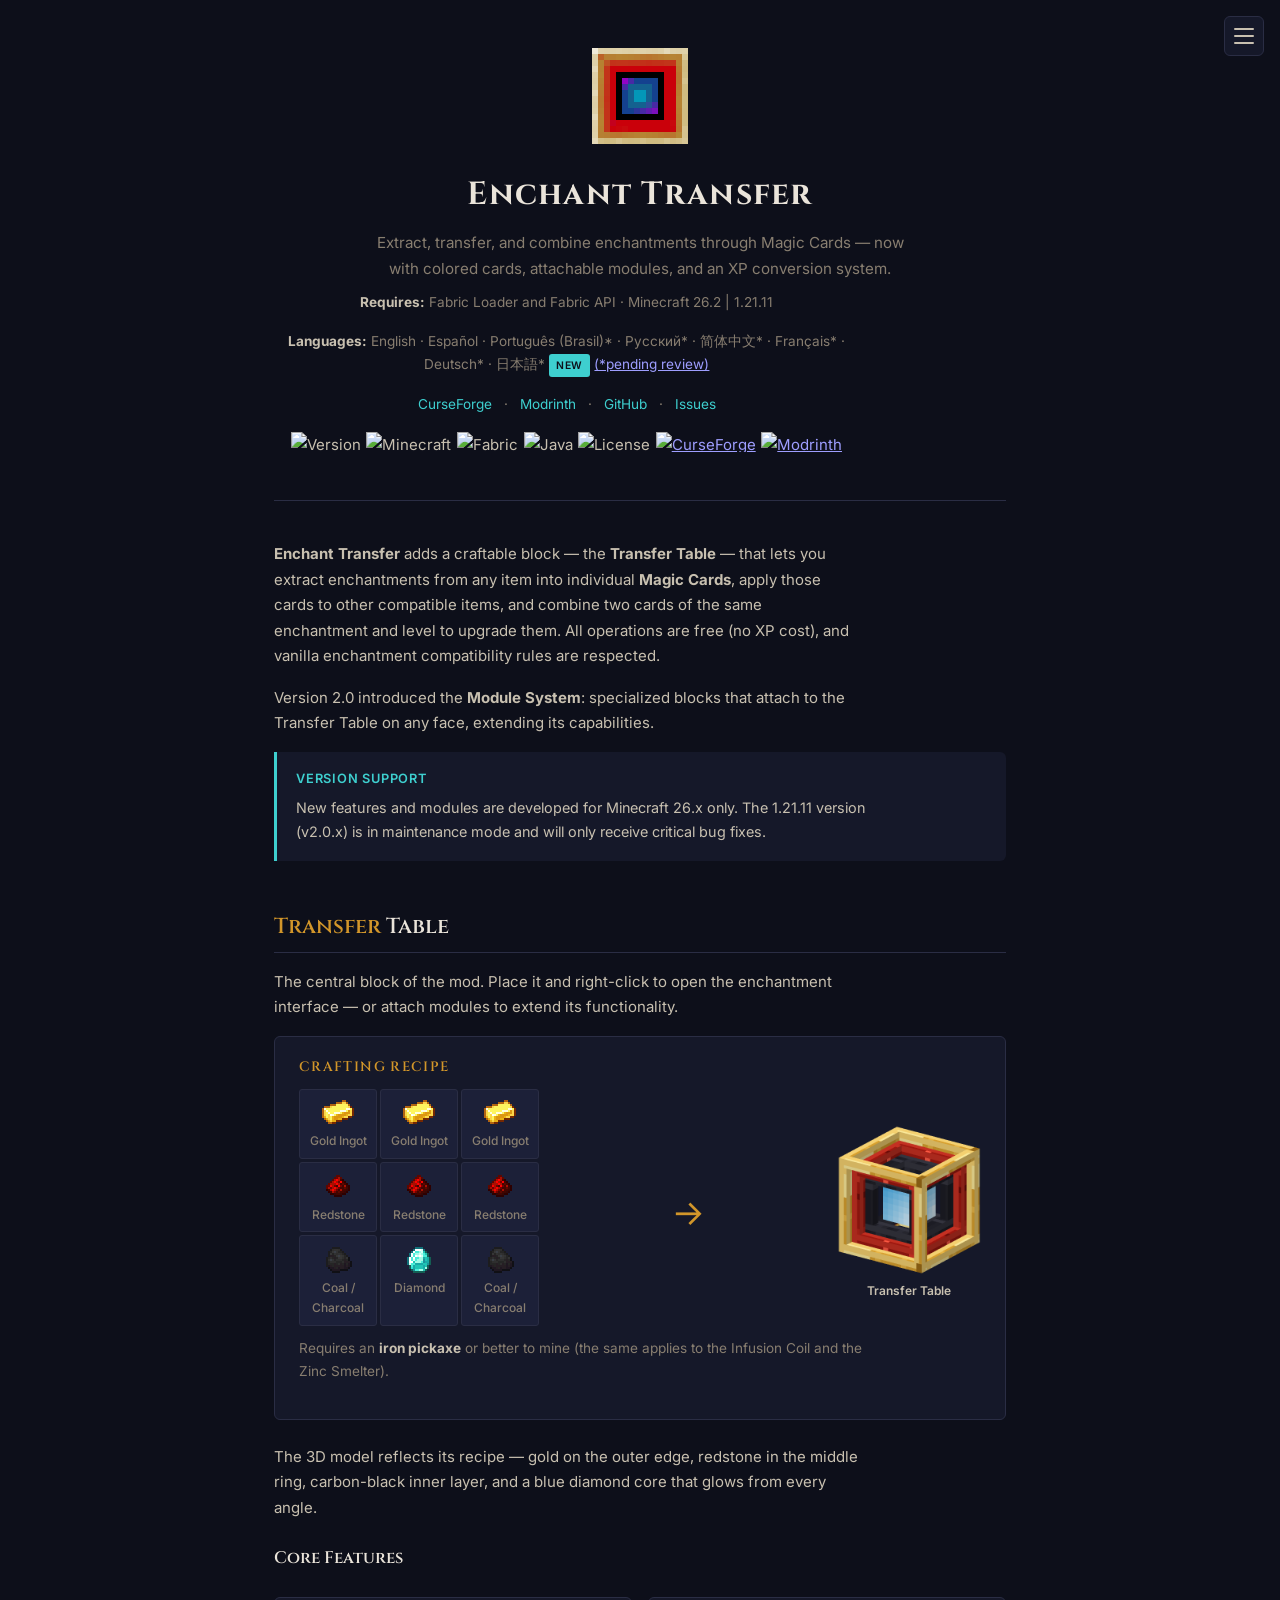
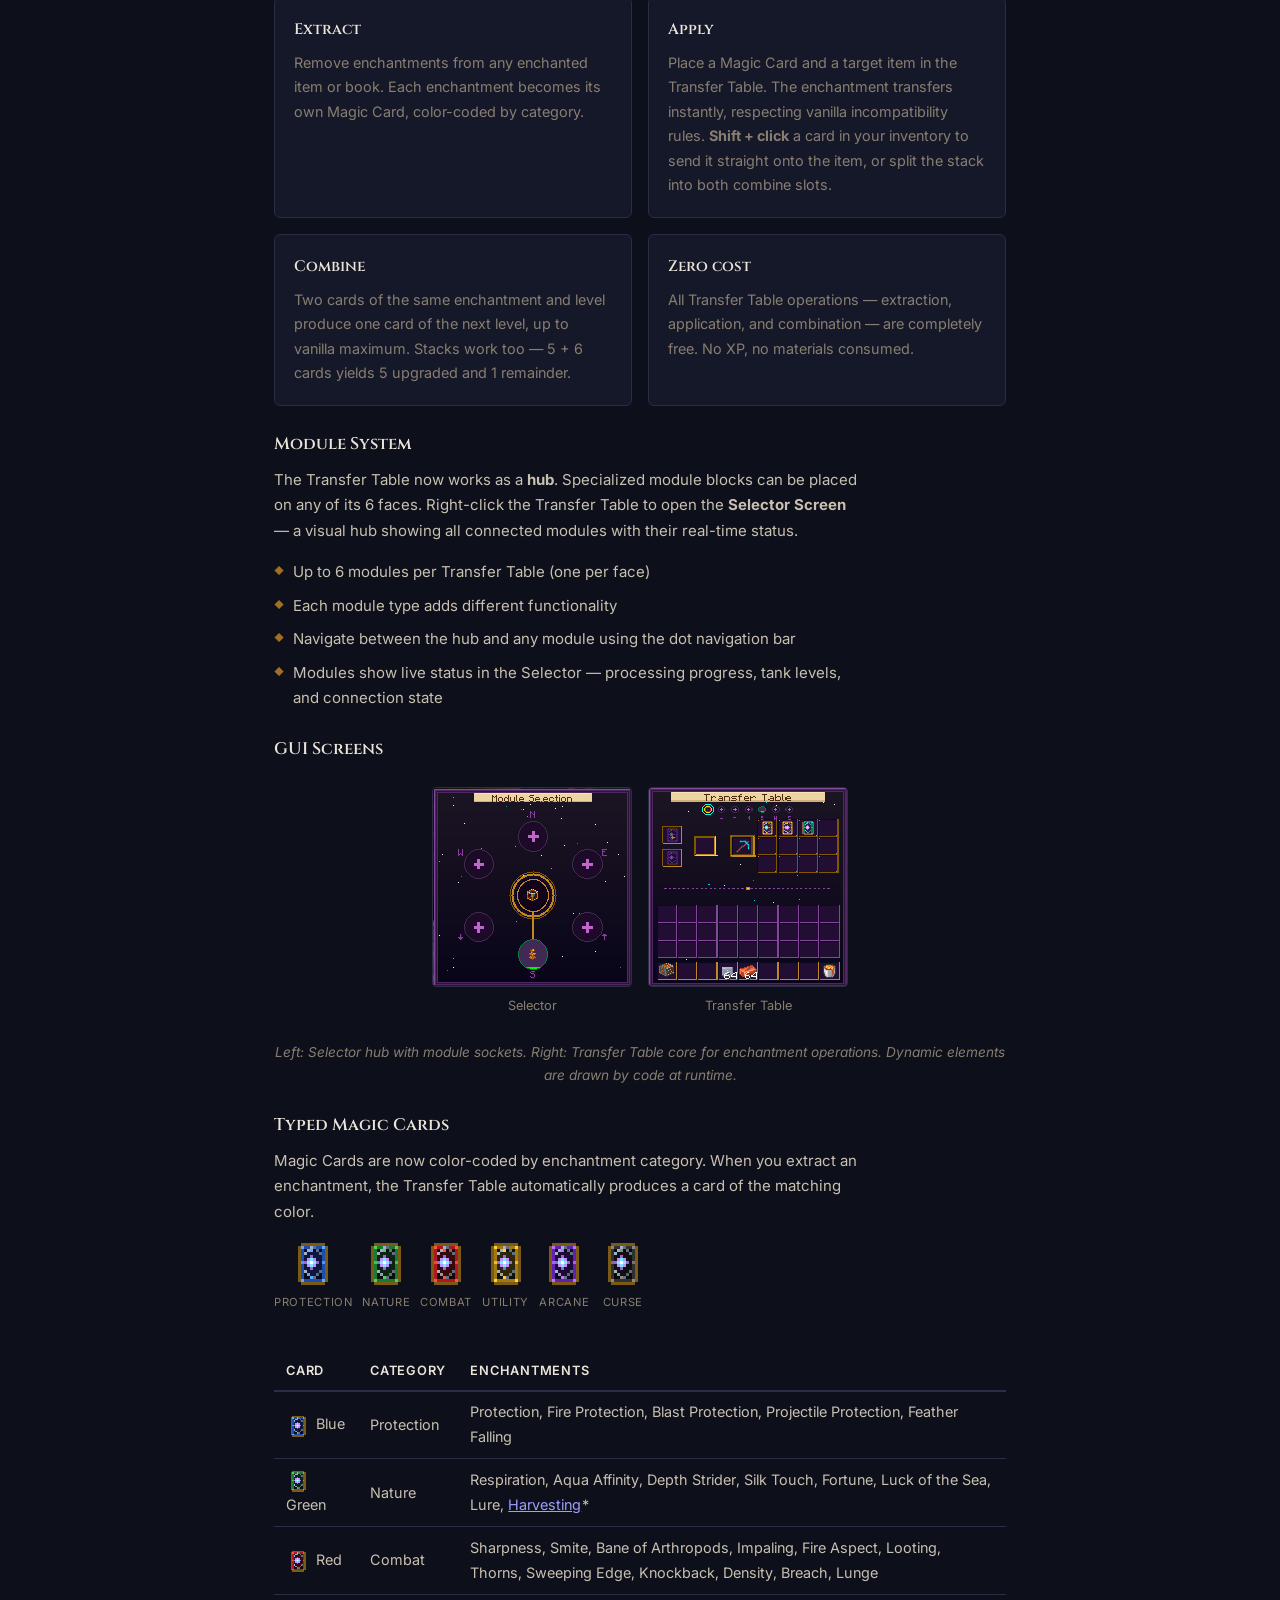
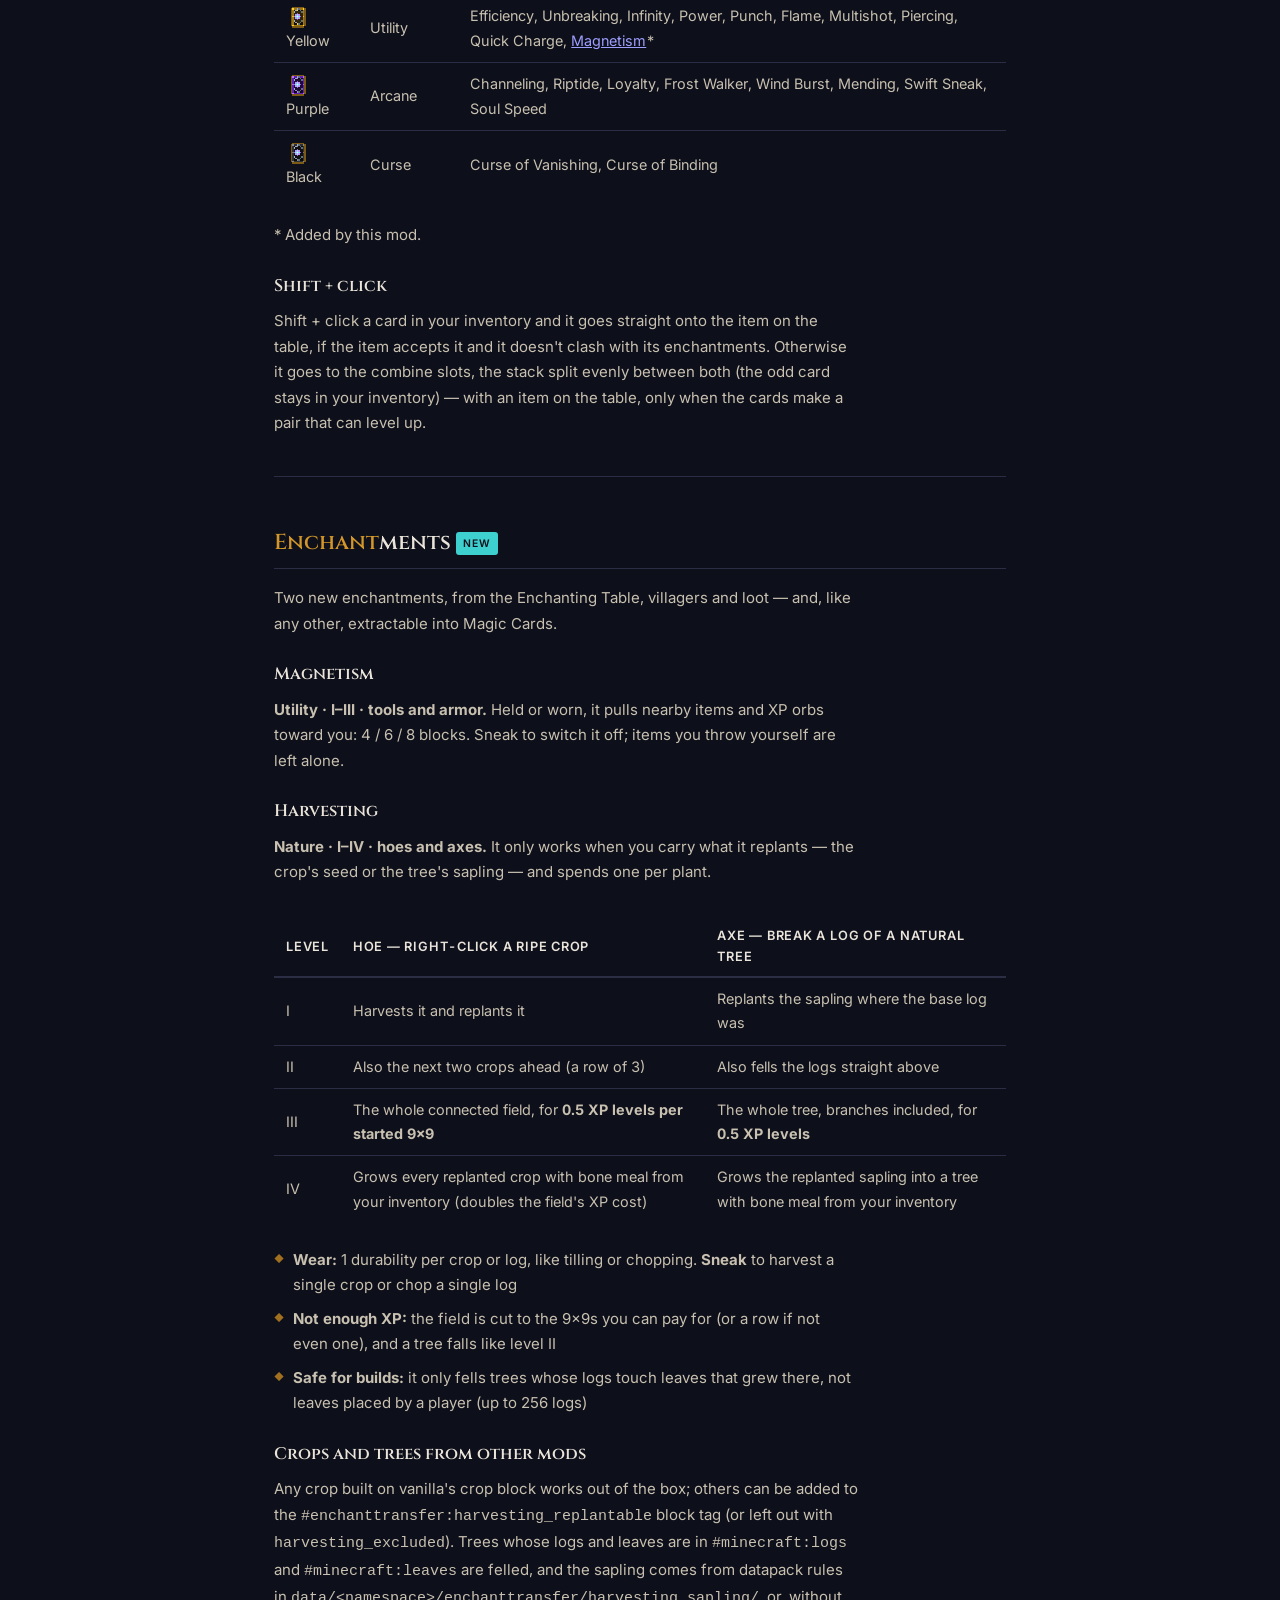
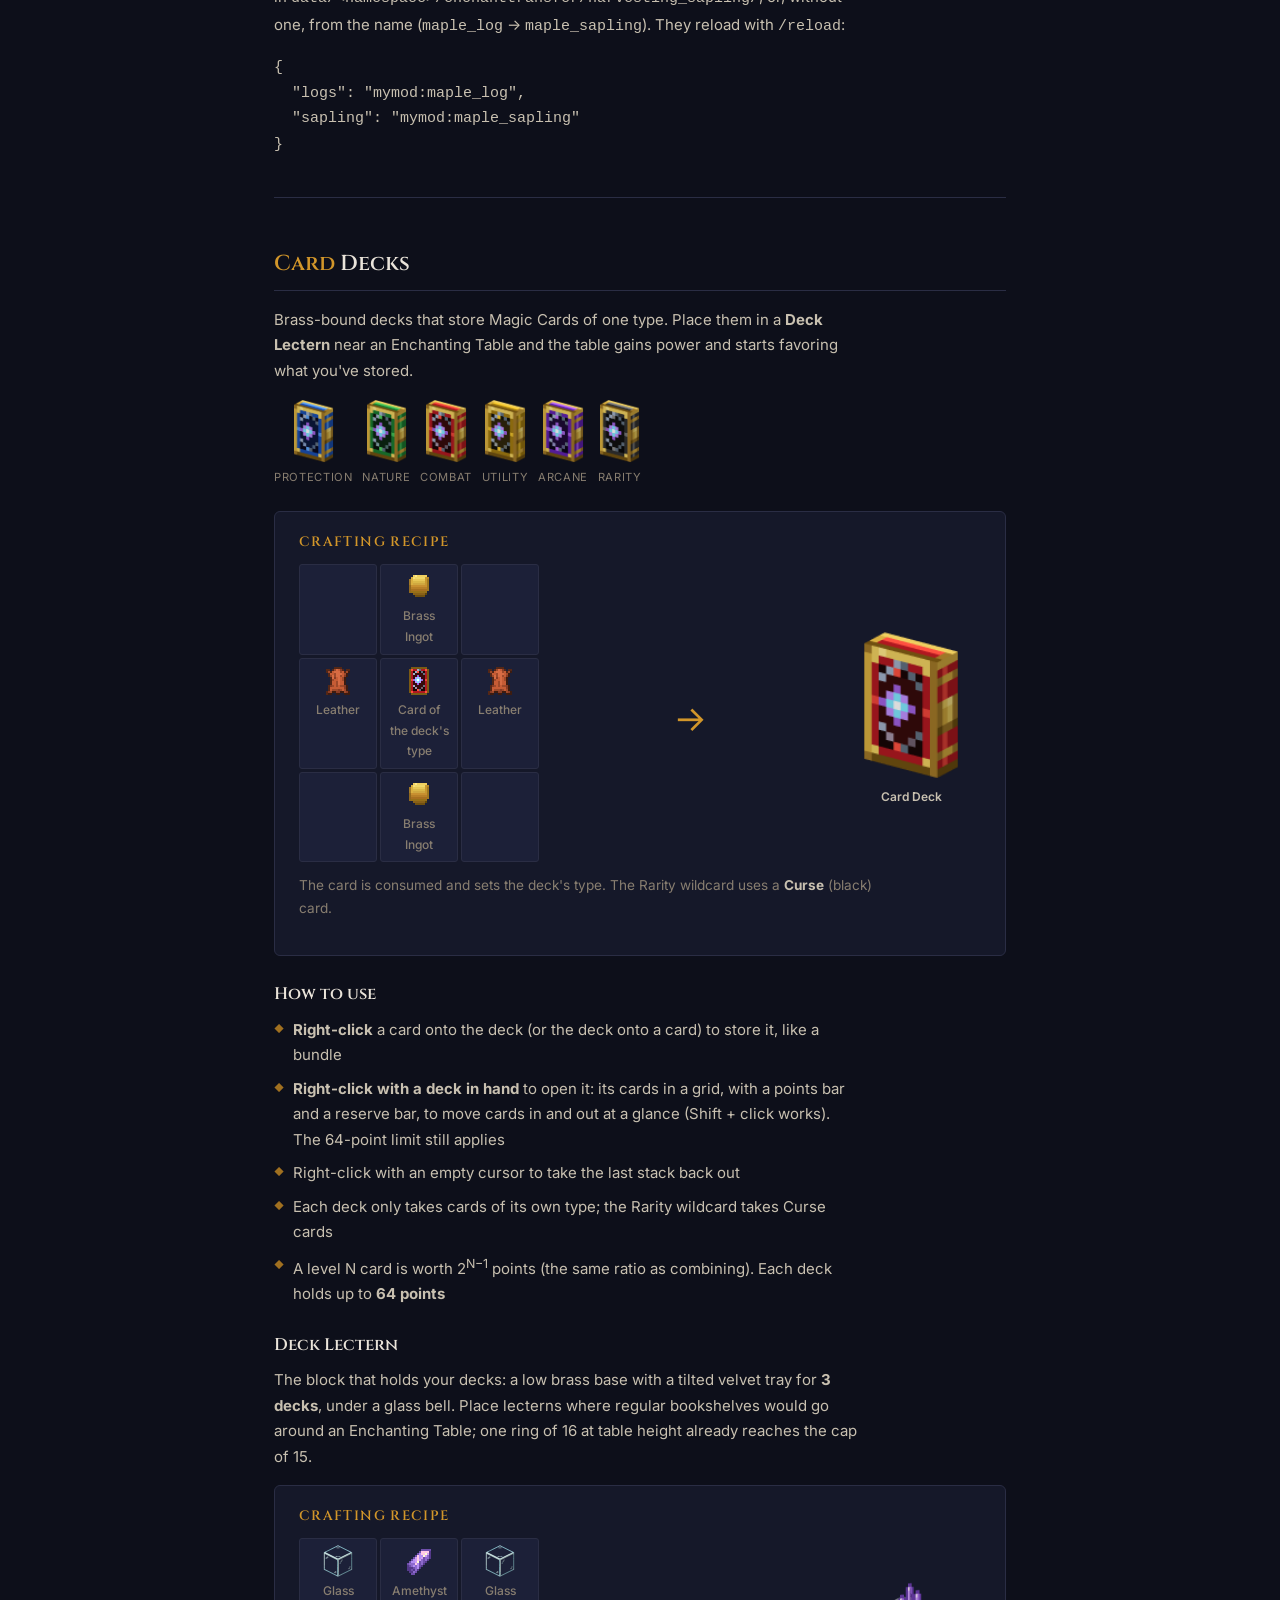
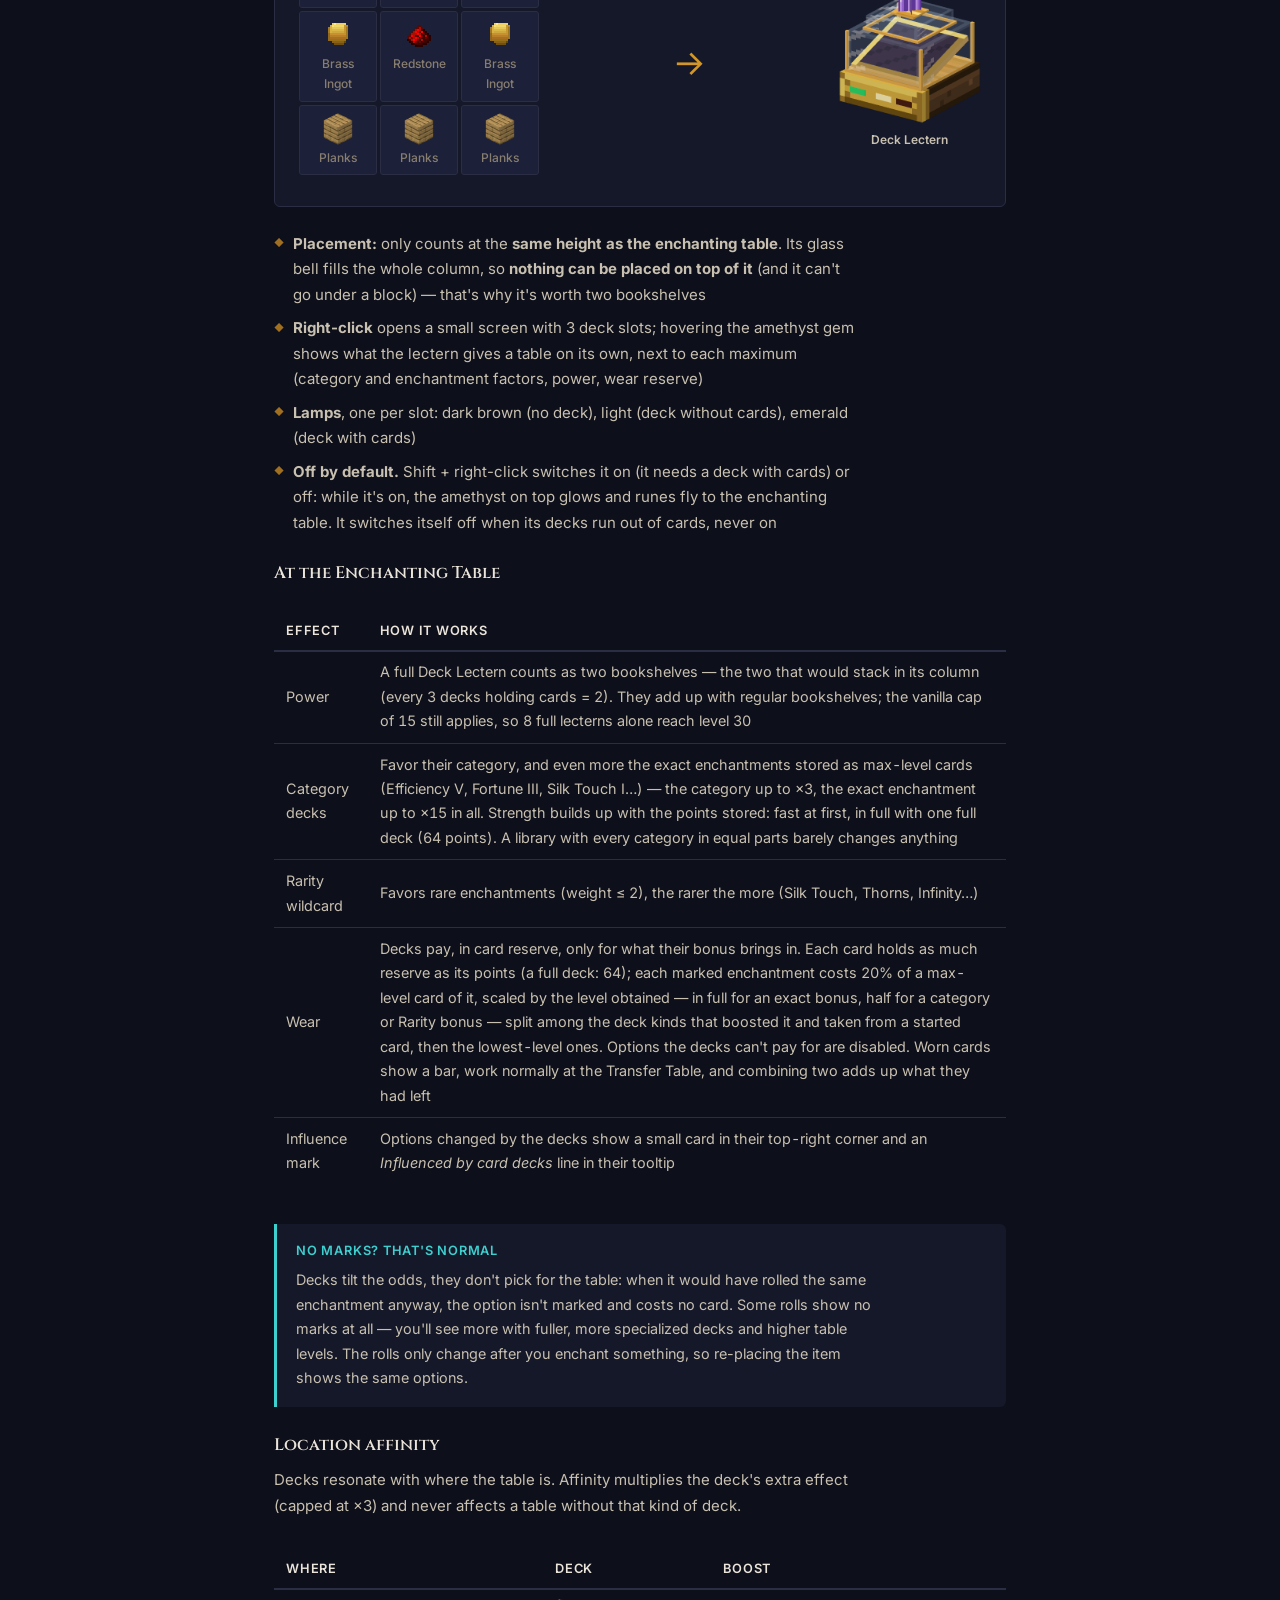
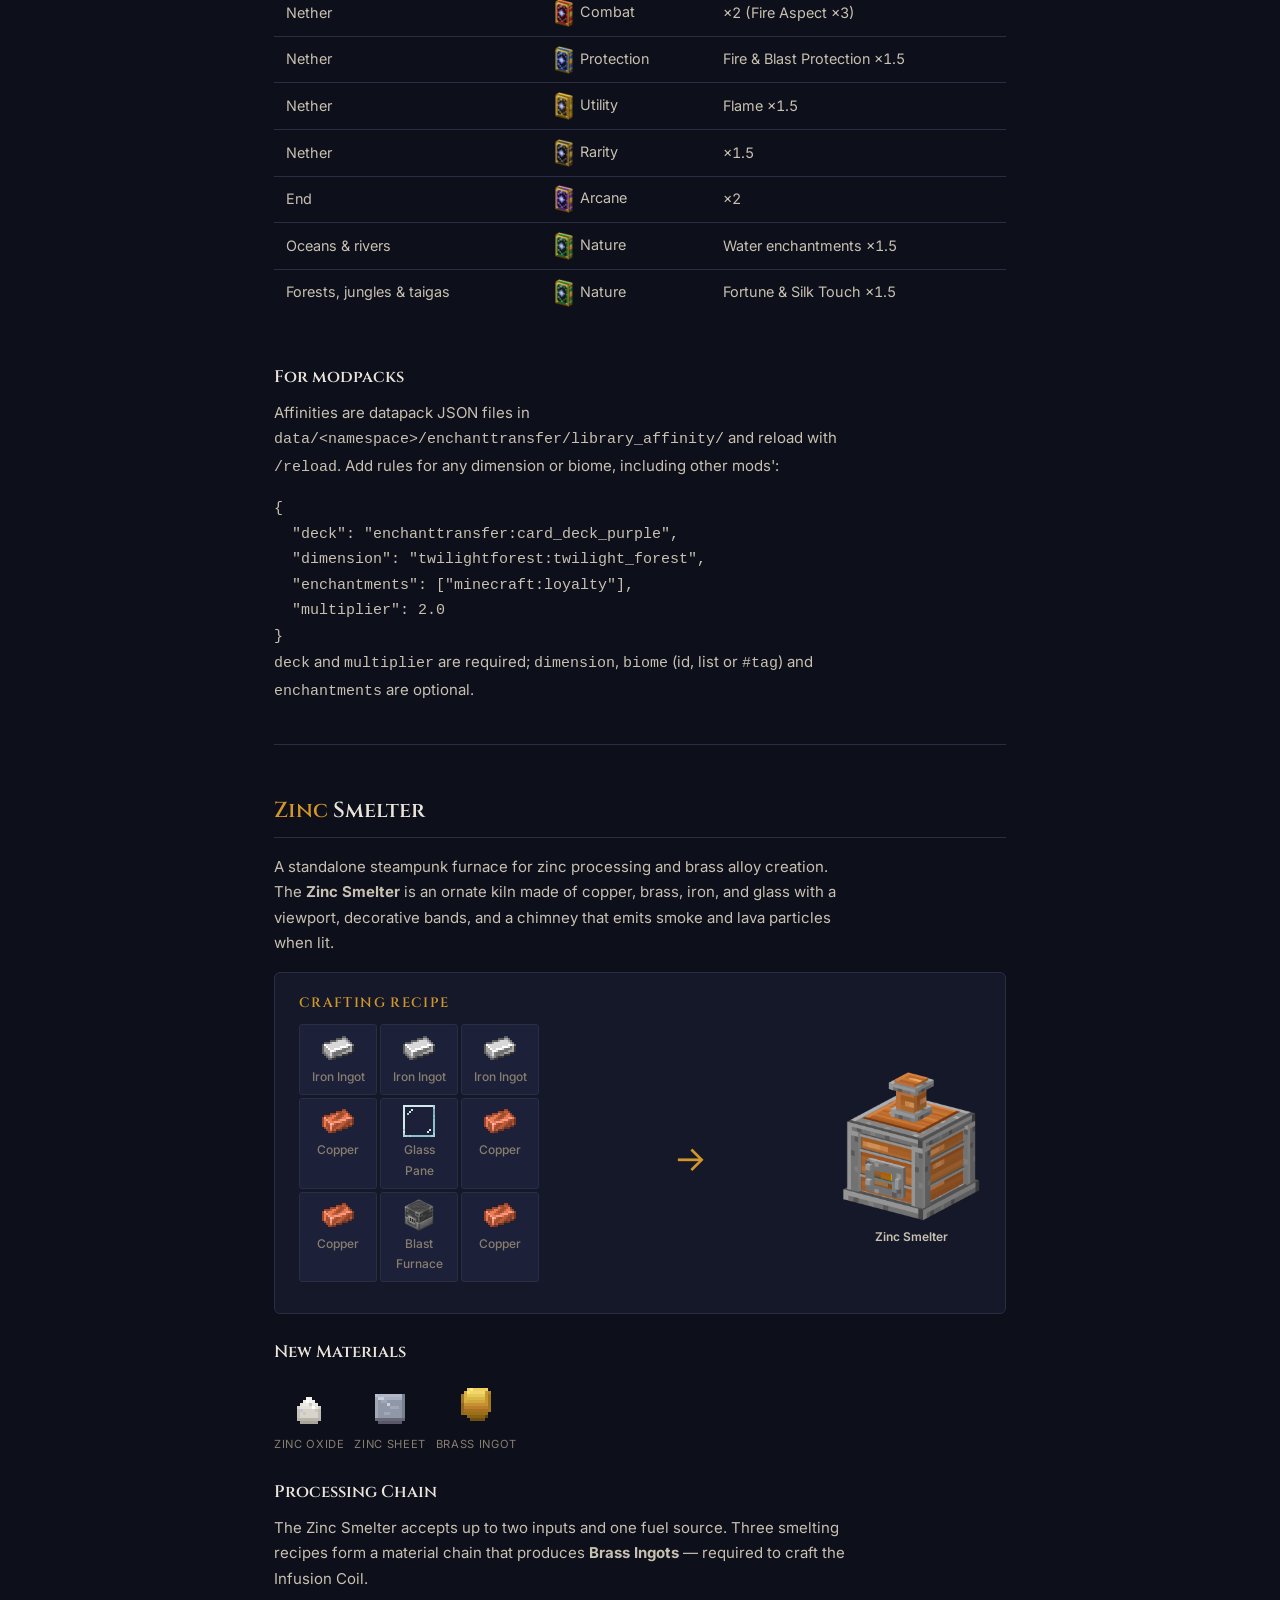
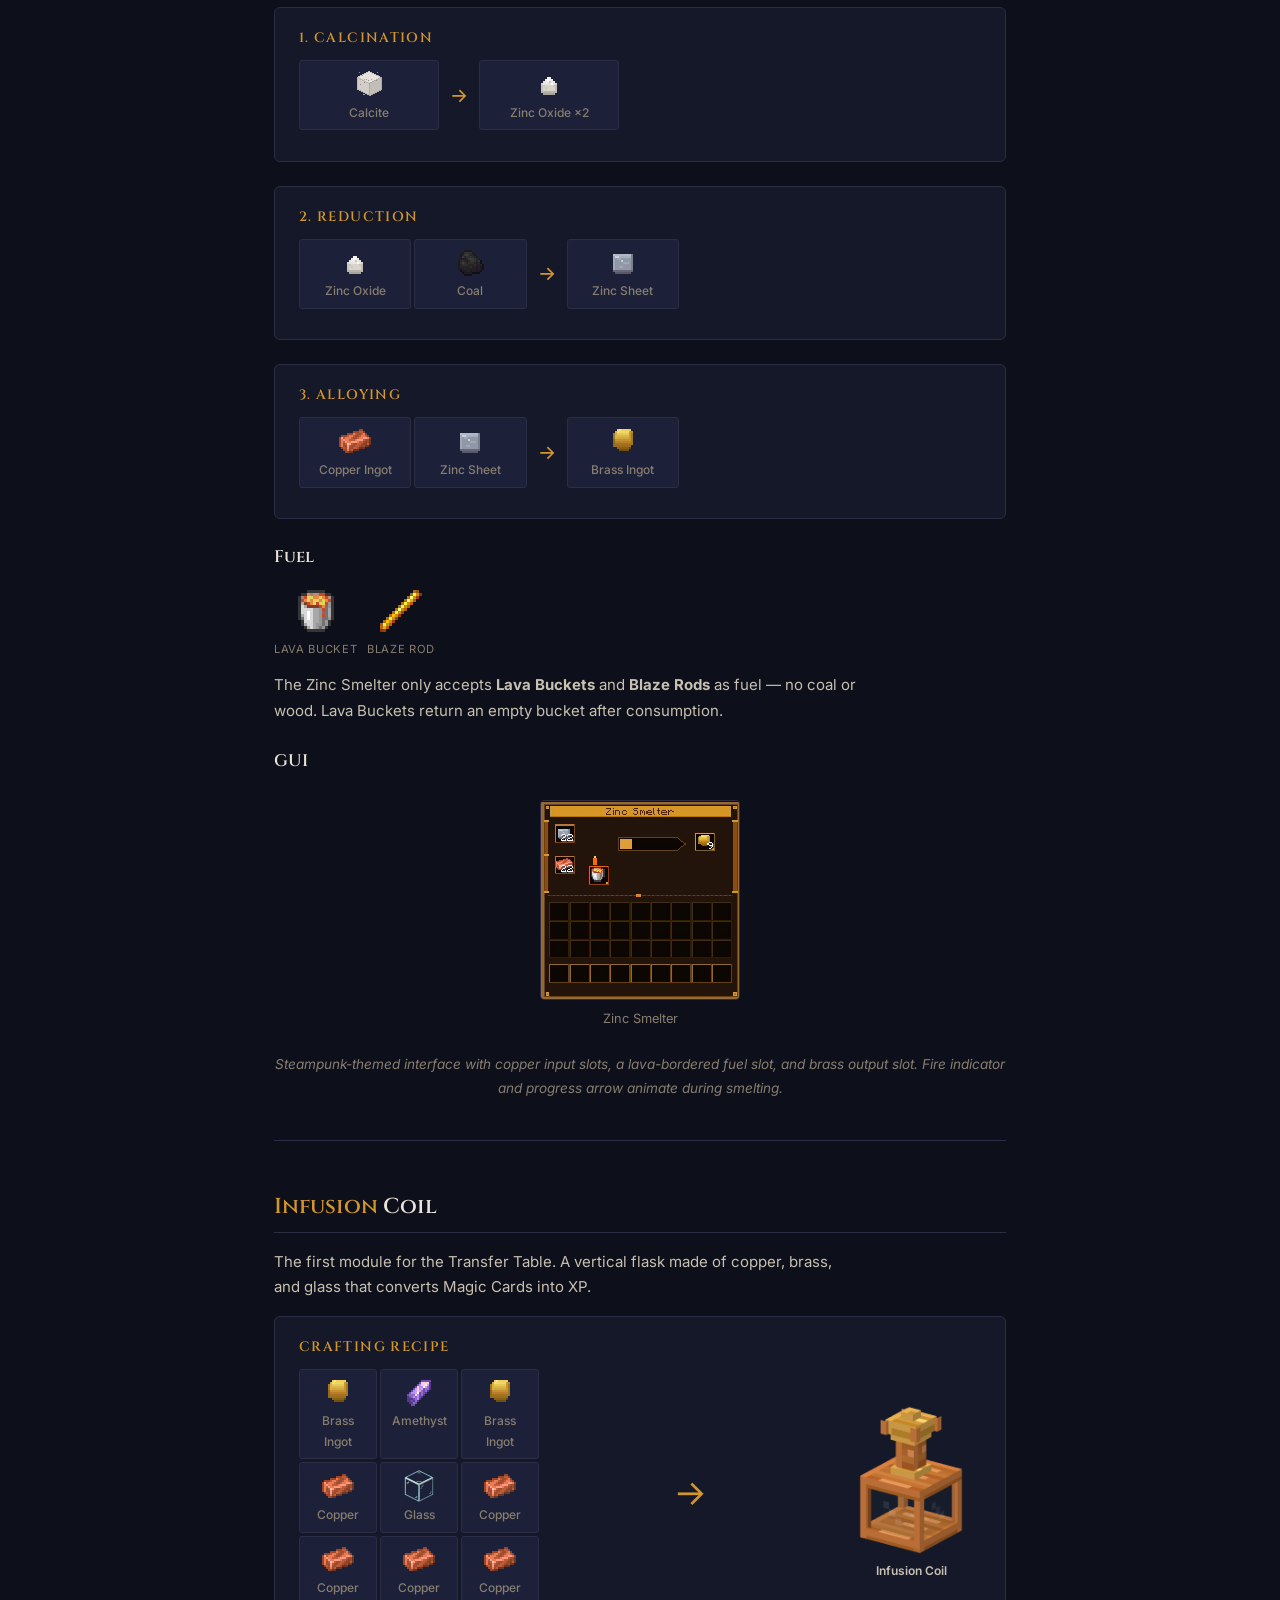
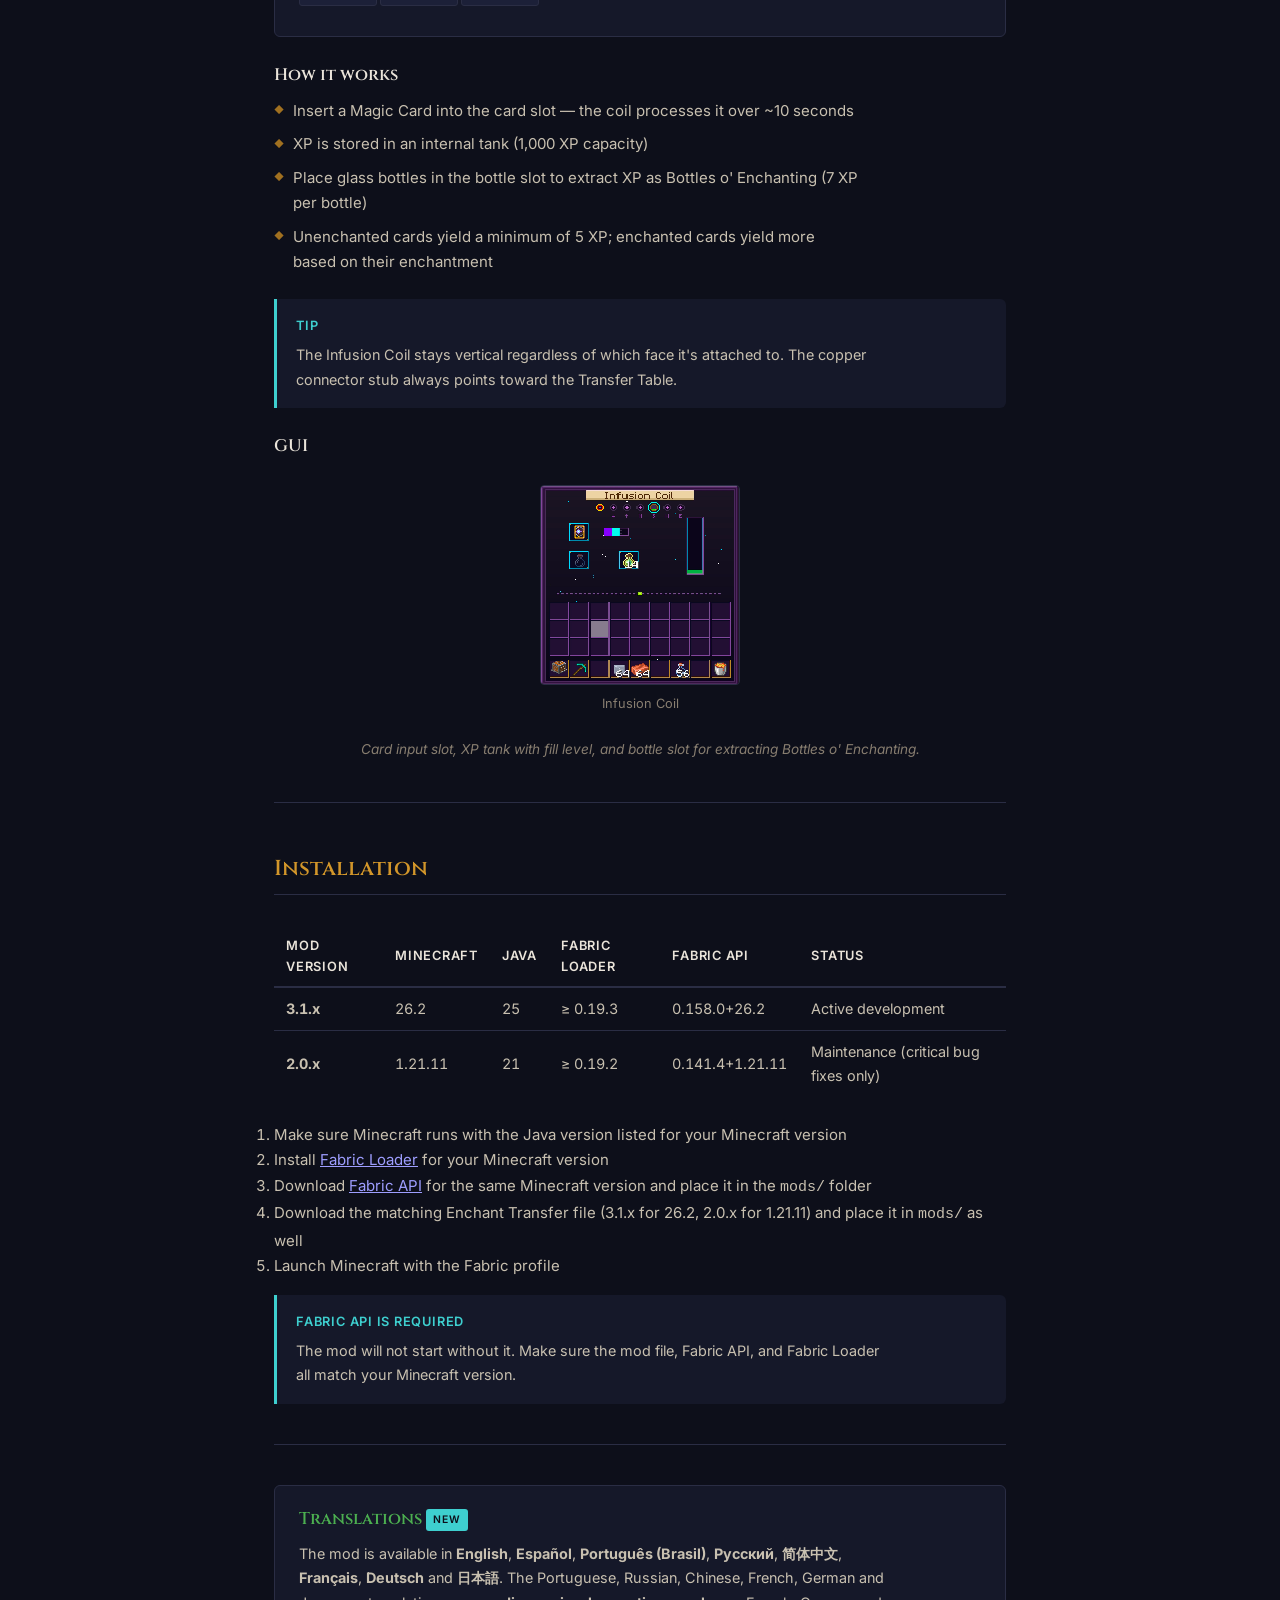
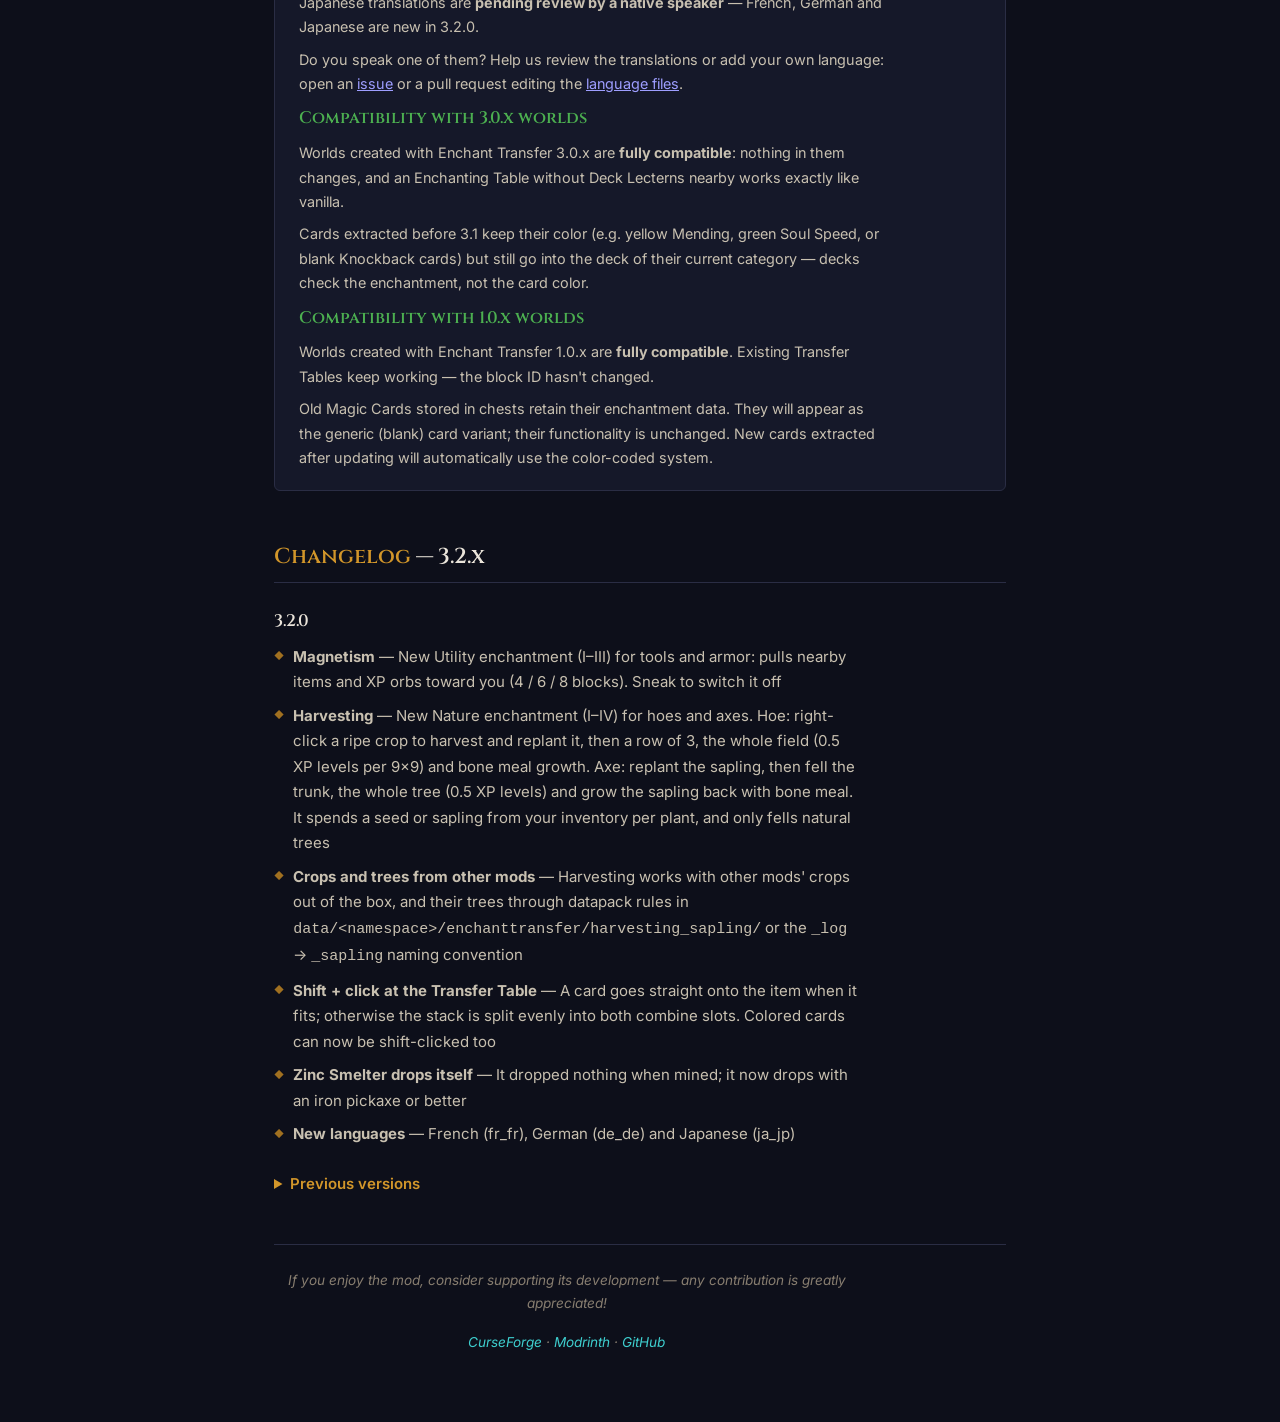
==== commit 2cea7f6d: "Docs: encantamientos nuevos, shift+click, idiomas y changelog 3.2.0 README y web: sección de Enchant" ====
--- a/docs/index.html
+++ b/docs/index.html
@@ -68,11 +68,13 @@
 <nav class="nav-menu">
   <a href="#overview">Overview</a>
   <a href="#transfer-table">Transfer Table</a>
-  <a href="#card-decks">Card Decks <span class="nav-badge">New</span></a>
   <a href="#typed-cards">Typed Cards</a>
+  <a href="#enchantments">Enchantments <span class="nav-badge">New</span></a>
+  <a href="#card-decks">Card Decks</a>
   <a href="#zinc-smelter">Zinc Smelter</a>
   <a href="#infusion-coil">Infusion Coil</a>
   <a href="#installation">Installation</a>
+  <a href="#translations">Translations <span class="nav-badge">New</span></a>
   <a href="#compatibility">Compatibility</a>
   <a href="#changelog">Changelog</a>
 </nav>
@@ -87,7 +89,7 @@
     <!-- AUTO:requires -->
     <p class="requires"><strong>Requires:</strong> Fabric Loader and Fabric API · Minecraft 26.2 | 1.21.11</p>
     <!-- /AUTO:requires -->
-    <p class="requires"><strong>Languages:</strong> English · Español · Português (Brasil)* · Русский* · 简体中文* · Français* · Deutsch* · 日本語* <a href="#translations">(*pending review)</a></p>
+    <p class="requires"><strong>Languages:</strong> English · Español · Português (Brasil)* · Русский* · 简体中文* · Français* · Deutsch* · 日本語* <span class="badge badge-new">New</span> <a href="#translations">(*pending review)</a></p>
     <p class="links">
       <a href="https://www.curseforge.com/minecraft/mc-mods/enchant-transfer">CurseForge</a>
       <span class="sep">·</span>
@@ -159,7 +161,7 @@
     </div>
     <div class="feature-card">
       <h3>Apply</h3>
-      <p>Place a Magic Card and a target item in the Transfer Table. The enchantment transfers instantly, respecting vanilla incompatibility rules.</p>
+      <p>Place a Magic Card and a target item in the Transfer Table. The enchantment transfers instantly, respecting vanilla incompatibility rules. <strong>Shift + click</strong> a card in your inventory to send it straight onto the item, or split the stack into both combine slots.</p>
     </div>
     <div class="feature-card">
       <h3>Combine</h3>
@@ -246,7 +248,7 @@
         <tr>
           <td><img class="card-icon" src="images/magic_card_green.png" alt="">Green</td>
           <td>Nature</td>
-          <td>Respiration, Aqua Affinity, Depth Strider, Silk Touch, Fortune, Luck of the Sea, Lure</td>
+          <td>Respiration, Aqua Affinity, Depth Strider, Silk Touch, Fortune, Luck of the Sea, Lure, <a href="#enchantments">Harvesting</a>*</td>
         </tr>
         <tr>
           <td><img class="card-icon" src="images/magic_card_red.png" alt="">Red</td>
@@ -256,7 +258,7 @@
         <tr>
           <td><img class="card-icon" src="images/magic_card_yellow.png" alt="">Yellow</td>
           <td>Utility</td>
-          <td>Efficiency, Unbreaking, Infinity, Power, Punch, Flame, Multishot, Piercing, Quick Charge</td>
+          <td>Efficiency, Unbreaking, Infinity, Power, Punch, Flame, Multishot, Piercing, Quick Charge, <a href="#enchantments">Magnetism</a>*</td>
         </tr>
         <tr>
           <td><img class="card-icon" src="images/magic_card_purple.png" alt="">Purple</td>
@@ -271,11 +273,51 @@
       </tbody>
     </table>
   </div>
+  <p>* Added by this mod.</p>
+
+  <h3>Shift + click</h3>
+  <p>Shift + click a card in your inventory and it goes straight onto the item on the table, if the item accepts it and it doesn't clash with its enchantments. Otherwise it goes to the combine slots, the stack split evenly between both (the odd card stays in your inventory) — with an item on the table, only when the cards make a pair that can level up.</p>
 
   <hr class="sep">
 
+  <!-- ENCHANTMENTS -->
+  <h2 id="enchantments"><span class="accent">Enchant</span>ments <span class="badge badge-new">New</span></h2>
+
+  <p>Two new enchantments, from the Enchanting Table, villagers and loot — and, like any other, extractable into Magic Cards.</p>
+
+  <h3>Magnetism</h3>
+  <p><strong>Utility · I–III · tools and armor.</strong> Held or worn, it pulls nearby items and XP orbs toward you: 4 / 6 / 8 blocks. Sneak to switch it off; items you throw yourself are left alone.</p>
+
+  <h3>Harvesting</h3>
+  <p><strong>Nature · I–IV · hoes and axes.</strong> It only works when you carry what it replants — the crop's seed or the tree's sapling — and spends one per plant.</p>
+  <div class="card-table-wrap">
+    <table class="card-table">
+      <thead><tr><th>Level</th><th>Hoe — right-click a ripe crop</th><th>Axe — break a log of a natural tree</th></tr></thead>
+      <tbody>
+        <tr><td>I</td><td>Harvests it and replants it</td><td>Replants the sapling where the base log was</td></tr>
+        <tr><td>II</td><td>Also the next two crops ahead (a row of 3)</td><td>Also fells the logs straight above</td></tr>
+        <tr><td>III</td><td>The whole connected field, for <strong>0.5 XP levels per started 9×9</strong></td><td>The whole tree, branches included, for <strong>0.5 XP levels</strong></td></tr>
+        <tr><td>IV</td><td>Grows every replanted crop with bone meal from your inventory (doubles the field's XP cost)</td><td>Grows the replanted sapling into a tree with bone meal from your inventory</td></tr>
+      </tbody>
+    </table>
+  </div>
+  <ul>
+    <li><strong>Wear:</strong> 1 durability per crop or log, like tilling or chopping. <strong>Sneak</strong> to harvest a single crop or chop a single log</li>
+    <li><strong>Not enough XP:</strong> the field is cut to the 9×9s you can pay for (or a row if not even one), and a tree falls like level II</li>
+    <li><strong>Safe for builds:</strong> it only fells trees whose logs touch leaves that grew there, not leaves placed by a player (up to 256 logs)</li>
+  </ul>
+
+  <h3>Crops and trees from other mods</h3>
+  <p>Any crop built on vanilla's crop block works out of the box; others can be added to the <code>#enchanttransfer:harvesting_replantable</code> block tag (or left out with <code>harvesting_excluded</code>). Trees whose logs and leaves are in <code>#minecraft:logs</code> and <code>#minecraft:leaves</code> are felled, and the sapling comes from datapack rules in <code>data/&lt;namespace&gt;/enchanttransfer/harvesting_sapling/</code>, or, without one, from the name (<code>maple_log</code> → <code>maple_sapling</code>). They reload with <code>/reload</code>:</p>
+  <pre><code>{
+  "logs": "mymod:maple_log",
+  "sapling": "mymod:maple_sapling"
+}</code></pre>
+
+  <hr class="sep">
+
   <!-- CARD DECKS -->
-  <h2 id="card-decks"><span class="accent">Card</span> Decks <span class="badge badge-new">New</span></h2>
+  <h2 id="card-decks"><span class="accent">Card</span> Decks</h2>
 
   <p>Brass-bound decks that store Magic Cards of one type. Place them in a <strong>Deck Lectern</strong> near an Enchanting Table and the table gains power and starts favoring what you've stored.</p>
 
@@ -609,8 +651,8 @@
 
   <!-- COMPATIBILITY -->
   <div class="compat" id="compatibility">
-    <h3 id="translations">Translations</h3>
-    <p>The mod is available in <strong>English</strong>, <strong>Español</strong>, <strong>Português (Brasil)</strong>, <strong>Русский</strong>, <strong>简体中文</strong>, <strong>Français</strong>, <strong>Deutsch</strong> and <strong>日本語</strong>. All translations except English and Spanish are <strong>pending review by a native speaker</strong>.</p>
+    <h3 id="translations">Translations <span class="badge badge-new">New</span></h3>
+    <p>The mod is available in <strong>English</strong>, <strong>Español</strong>, <strong>Português (Brasil)</strong>, <strong>Русский</strong>, <strong>简体中文</strong>, <strong>Français</strong>, <strong>Deutsch</strong> and <strong>日本語</strong>. The Portuguese, Russian, Chinese, French, German and Japanese translations are <strong>pending review by a native speaker</strong> — French, German and Japanese are new in 3.2.0.</p>
     <p>Do you speak one of them? Help us review the translations or add your own language: open an <a href="https://github.com/arensis/enchant-transfer-mod/issues">issue</a> or a pull request editing the <a href="https://github.com/arensis/enchant-transfer-mod/tree/master/src/main/resources/assets/enchanttransfer/lang">language files</a>.</p>
 
     <h3>Compatibility with 3.0.x worlds</h3>
@@ -623,41 +665,51 @@
   </div>
 
   <!-- CHANGELOG -->
-  <h2 id="changelog"><span class="accent">Changelog</span> — 3.1.x</h2>
-
-  <h3>3.1.2</h3>
+  <h2 id="changelog"><span class="accent">Changelog</span> — 3.2.x</h2>
+
+  <h3>3.2.0</h3>
   <ul>
-    <li><strong>Card reserve</strong> — Decks no longer lose whole cards at random: each card holds a reserve (its points) that marked enchantments wear down gradually, in proportion to the level obtained and to how much each deck kind boosted it. Options the decks can't pay for are disabled</li>
-    <li><strong>Exact bonus from max-level cards</strong> — Every card favors its category; only max-level cards favor their exact enchantment</li>
-    <li><strong>Rarity wildcard</strong> — Only favors and is only worn by rare enchantments (Fortune, Looting, Silk Touch, Thorns…)</li>
-    <li><strong>Stronger deck bonus</strong> — The category part and the exact-enchantment part now multiply (category up to ×3, exact up to ×15 in all), and strength builds up with the points stored — fast at first, so even a few level I cards show, and in full with one full deck</li>
-    <li><strong>Deck screen</strong> — Right-click with a deck in hand to open it and organize its cards at a glance; the deck's tooltip shows its reserve and each worn card's</li>
-    <li><strong>Lectern contribution</strong> — The amethyst gem's tooltip in the lectern screen shows what its decks give a table, next to each maximum</li>
-    <li><strong>Deck Lectern = two bookshelves</strong> — A full lectern now counts as the two bookshelves stacked in its column. It only counts at the table's own height, and nothing can be placed on top of it</li>
-    <li><strong>Influence mark</strong> — Enchanting Table options changed by the decks show a small card and an <em>Influenced by card decks</em> tooltip line</li>
-  </ul>
-
-  <h3>3.1.1</h3>
-  <ul>
-    <li><strong>Translatable tooltips</strong> — Module tooltips in the Selector, Transfer Table and Infusion Coil screens (empty sockets, directions, XP level, Idle/Infusing) are no longer hardcoded in English</li>
-    <li><strong>New languages</strong> — Simplified Chinese (zh_cn), Brazilian Portuguese (pt_br) and Russian (ru_ru)</li>
-  </ul>
-
-  <h3>3.1.0</h3>
-  <ul>
-    <li><strong>Card Decks</strong> — New brass-bound decks that store Magic Cards of one type: Protection, Nature, Combat, Utility, Arcane, and a Rarity wildcard filled with Curse cards. Crafted with 2 Brass Ingots, 2 Leather and 1 card of the deck's type (the card is consumed). Store and take cards with right-click, like a bundle</li>
-    <li><strong>Deck Lectern</strong> — New block that holds 3 decks on a tilted tray under a glass bell. A lamp per slot shows whether each deck has cards, and Shift + right-click toggles it (the amethyst on top glows while active). Every 3 decks holding cards count as one bookshelf of enchanting power, adding up with regular bookshelves (vanilla cap of 15 still applies)</li>
-    <li><strong>Steered enchanting</strong> — Decks make the table favor their category, and even more the exact enchantments stored (up to ×3 with a specialized library). The Rarity wildcard favors rare, low-weight enchantments</li>
-    <li><strong>Location affinity</strong> — Decks resonate with where the table is: Combat ×2 in the Nether (Fire Aspect ×3), fire protections and Flame ×1.5 in the Nether, Arcane ×2 in the End, Nature's water enchantments in oceans and rivers, Fortune and Silk Touch in forests, jungles and taigas</li>
-    <li><strong>Datapack-driven affinities</strong> — Affinity rules are JSON files in <code>data/&lt;namespace&gt;/enchanttransfer/library_affinity/</code>, so modpacks can add rules for any dimension or biome; they reload with <code>/reload</code></li>
-    <li><strong>Deck wear</strong> — Each enchantment the library helps with has a 20% chance to consume the cheapest matching card</li>
-    <li><strong>26.2 enchantments categorized</strong> — Knockback, Density, Breach, Lunge, Flame, Multishot, Piercing, Quick Charge, Luck of the Sea, Lure and Wind Burst now have card colors</li>
-    <li><strong>Arcane = rare magic</strong> — All treasure enchantments (Mending, Swift Sneak, Soul Speed, Frost Walker, Wind Burst) are now Arcane cards. Cards already extracted keep their color and still go into the matching deck</li>
-    <li><strong>Lighter website</strong> — 3D block previews are now static images, much faster on phones</li>
+    <li><strong>Magnetism</strong> — New Utility enchantment (I–III) for tools and armor: pulls nearby items and XP orbs toward you (4 / 6 / 8 blocks). Sneak to switch it off</li>
+    <li><strong>Harvesting</strong> — New Nature enchantment (I–IV) for hoes and axes. Hoe: right-click a ripe crop to harvest and replant it, then a row of 3, the whole field (0.5 XP levels per 9×9) and bone meal growth. Axe: replant the sapling, then fell the trunk, the whole tree (0.5 XP levels) and grow the sapling back with bone meal. It spends a seed or sapling from your inventory per plant, and only fells natural trees</li>
+    <li><strong>Crops and trees from other mods</strong> — Harvesting works with other mods' crops out of the box, and their trees through datapack rules in <code>data/&lt;namespace&gt;/enchanttransfer/harvesting_sapling/</code> or the <code>_log</code> → <code>_sapling</code> naming convention</li>
+    <li><strong>Shift + click at the Transfer Table</strong> — A card goes straight onto the item when it fits; otherwise the stack is split evenly into both combine slots. Colored cards can now be shift-clicked too</li>
+    <li><strong>Zinc Smelter drops itself</strong> — It dropped nothing when mined; it now drops with an iron pickaxe or better</li>
+    <li><strong>New languages</strong> — French (fr_fr), German (de_de) and Japanese (ja_jp)</li>
   </ul>
 
   <details class="changelog-older">
     <summary>Previous versions</summary>
+
+    <h3>3.1.2</h3>
+    <ul>
+      <li><strong>Card reserve</strong> — Decks no longer lose whole cards at random: each card holds a reserve (its points) that marked enchantments wear down gradually, in proportion to the level obtained and to how much each deck kind boosted it. Options the decks can't pay for are disabled</li>
+      <li><strong>Exact bonus from max-level cards</strong> — Every card favors its category; only max-level cards favor their exact enchantment</li>
+      <li><strong>Rarity wildcard</strong> — Only favors and is only worn by rare enchantments (Fortune, Looting, Silk Touch, Thorns…)</li>
+      <li><strong>Stronger deck bonus</strong> — The category part and the exact-enchantment part now multiply (category up to ×3, exact up to ×15 in all), and strength builds up with the points stored — fast at first, so even a few level I cards show, and in full with one full deck</li>
+      <li><strong>Deck screen</strong> — Right-click with a deck in hand to open it and organize its cards at a glance; the deck's tooltip shows its reserve and each worn card's</li>
+      <li><strong>Lectern contribution</strong> — The amethyst gem's tooltip in the lectern screen shows what its decks give a table, next to each maximum</li>
+      <li><strong>Deck Lectern = two bookshelves</strong> — A full lectern now counts as the two bookshelves stacked in its column. It only counts at the table's own height, and nothing can be placed on top of it</li>
+      <li><strong>Influence mark</strong> — Enchanting Table options changed by the decks show a small card and an <em>Influenced by card decks</em> tooltip line</li>
+    </ul>
+
+    <h3>3.1.1</h3>
+    <ul>
+      <li><strong>Translatable tooltips</strong> — Module tooltips in the Selector, Transfer Table and Infusion Coil screens (empty sockets, directions, XP level, Idle/Infusing) are no longer hardcoded in English</li>
+      <li><strong>New languages</strong> — Simplified Chinese (zh_cn), Brazilian Portuguese (pt_br) and Russian (ru_ru)</li>
+    </ul>
+
+    <h3>3.1.0</h3>
+    <ul>
+      <li><strong>Card Decks</strong> — New brass-bound decks that store Magic Cards of one type: Protection, Nature, Combat, Utility, Arcane, and a Rarity wildcard filled with Curse cards. Crafted with 2 Brass Ingots, 2 Leather and 1 card of the deck's type (the card is consumed). Store and take cards with right-click, like a bundle</li>
+      <li><strong>Deck Lectern</strong> — New block that holds 3 decks on a tilted tray under a glass bell. A lamp per slot shows whether each deck has cards, and Shift + right-click toggles it (the amethyst on top glows while active). Every 3 decks holding cards count as one bookshelf of enchanting power, adding up with regular bookshelves (vanilla cap of 15 still applies)</li>
+      <li><strong>Steered enchanting</strong> — Decks make the table favor their category, and even more the exact enchantments stored (up to ×3 with a specialized library). The Rarity wildcard favors rare, low-weight enchantments</li>
+      <li><strong>Location affinity</strong> — Decks resonate with where the table is: Combat ×2 in the Nether (Fire Aspect ×3), fire protections and Flame ×1.5 in the Nether, Arcane ×2 in the End, Nature's water enchantments in oceans and rivers, Fortune and Silk Touch in forests, jungles and taigas</li>
+      <li><strong>Datapack-driven affinities</strong> — Affinity rules are JSON files in <code>data/&lt;namespace&gt;/enchanttransfer/library_affinity/</code>, so modpacks can add rules for any dimension or biome; they reload with <code>/reload</code></li>
+      <li><strong>Deck wear</strong> — Each enchantment the library helps with has a 20% chance to consume the cheapest matching card</li>
+      <li><strong>26.2 enchantments categorized</strong> — Knockback, Density, Breach, Lunge, Flame, Multishot, Piercing, Quick Charge, Luck of the Sea, Lure and Wind Burst now have card colors</li>
+      <li><strong>Arcane = rare magic</strong> — All treasure enchantments (Mending, Swift Sneak, Soul Speed, Frost Walker, Wind Burst) are now Arcane cards. Cards already extracted keep their color and still go into the matching deck</li>
+      <li><strong>Lighter website</strong> — 3D block previews are now static images, much faster on phones</li>
+    </ul>
 
     <h3>3.0.0</h3>
     <ul>
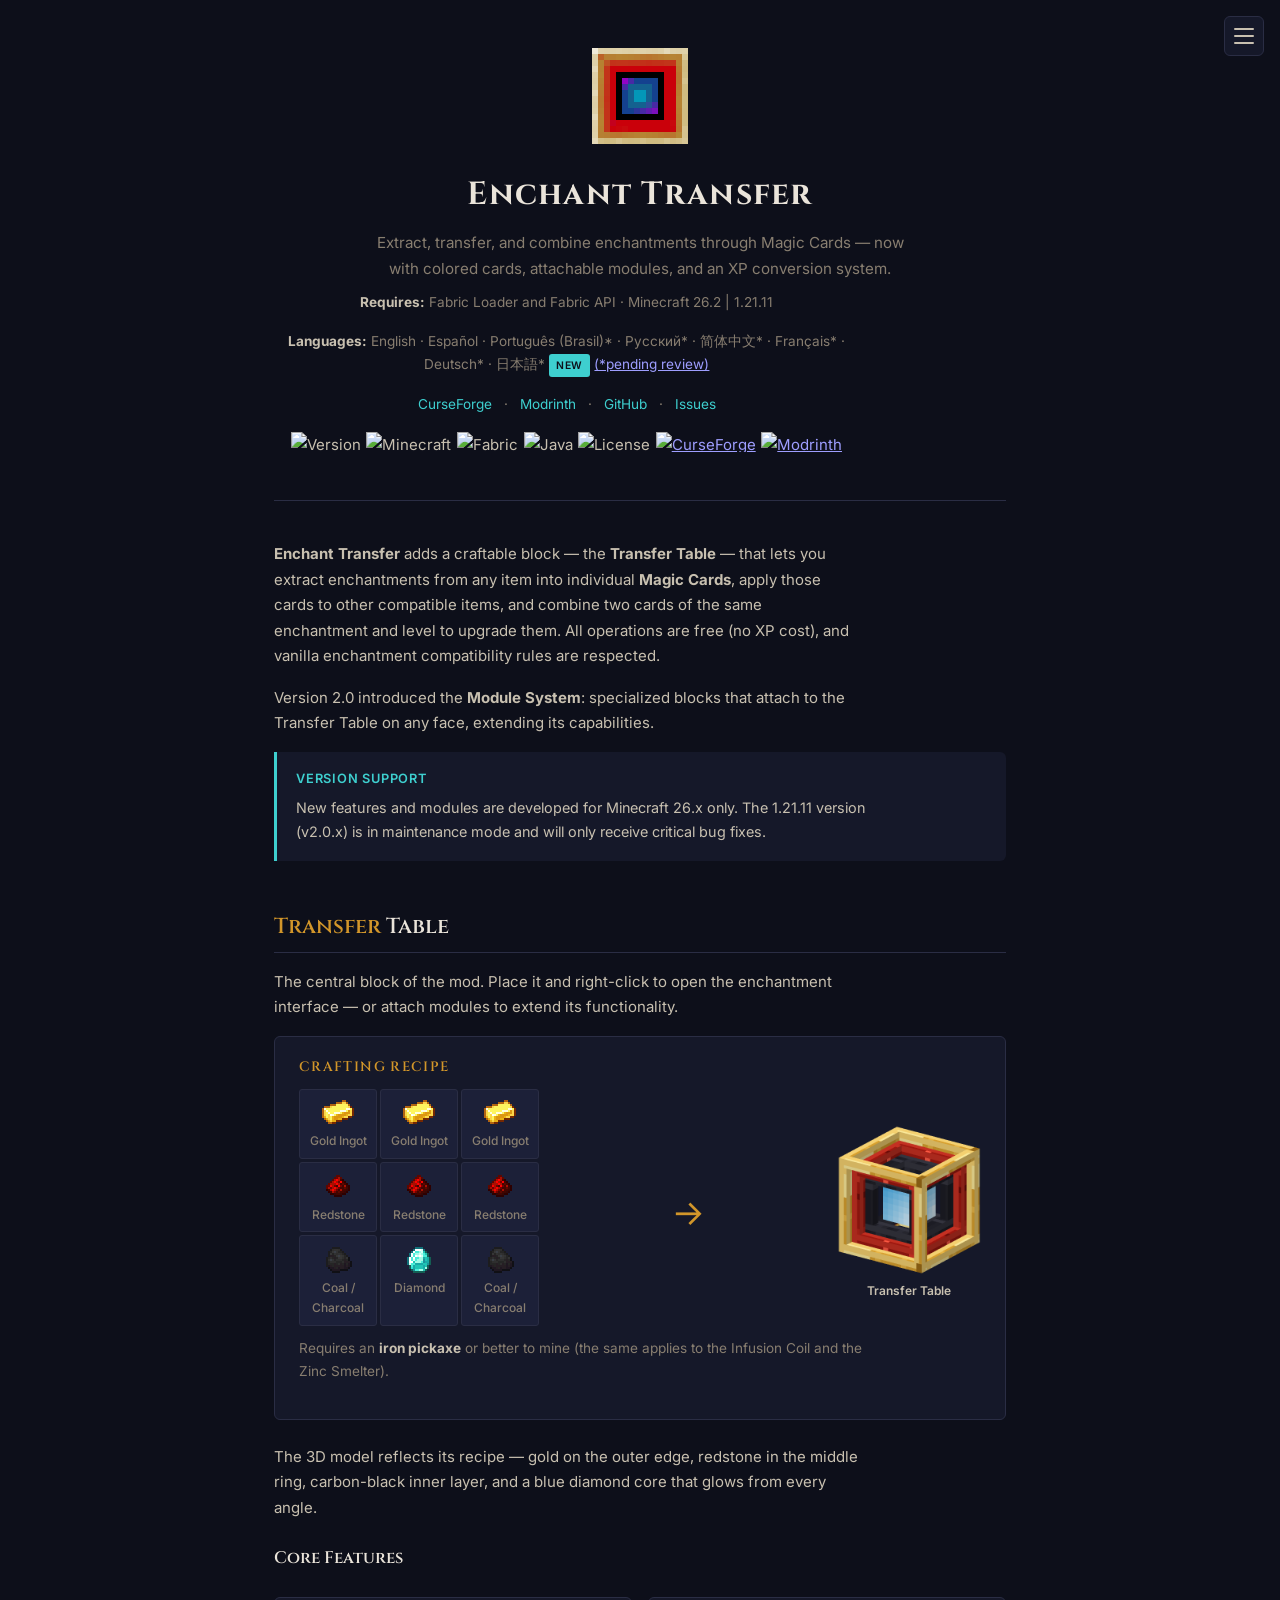
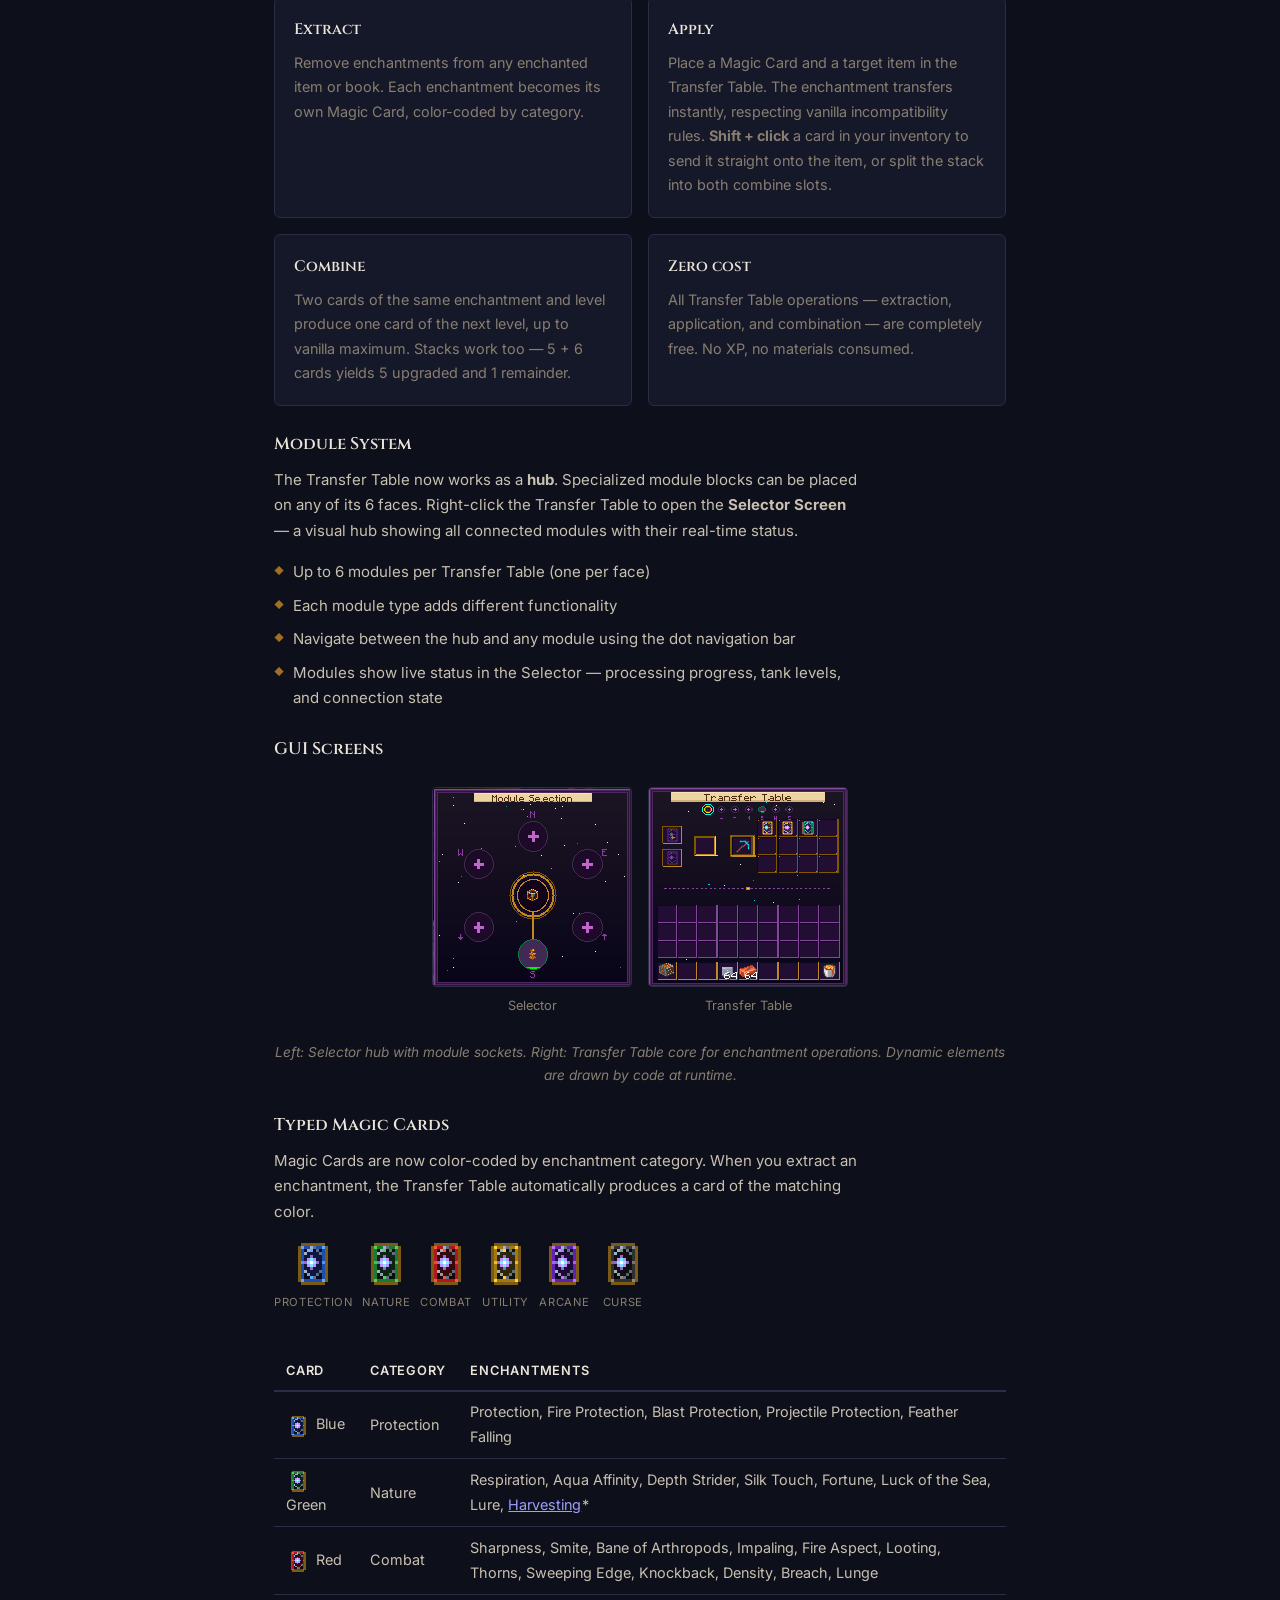
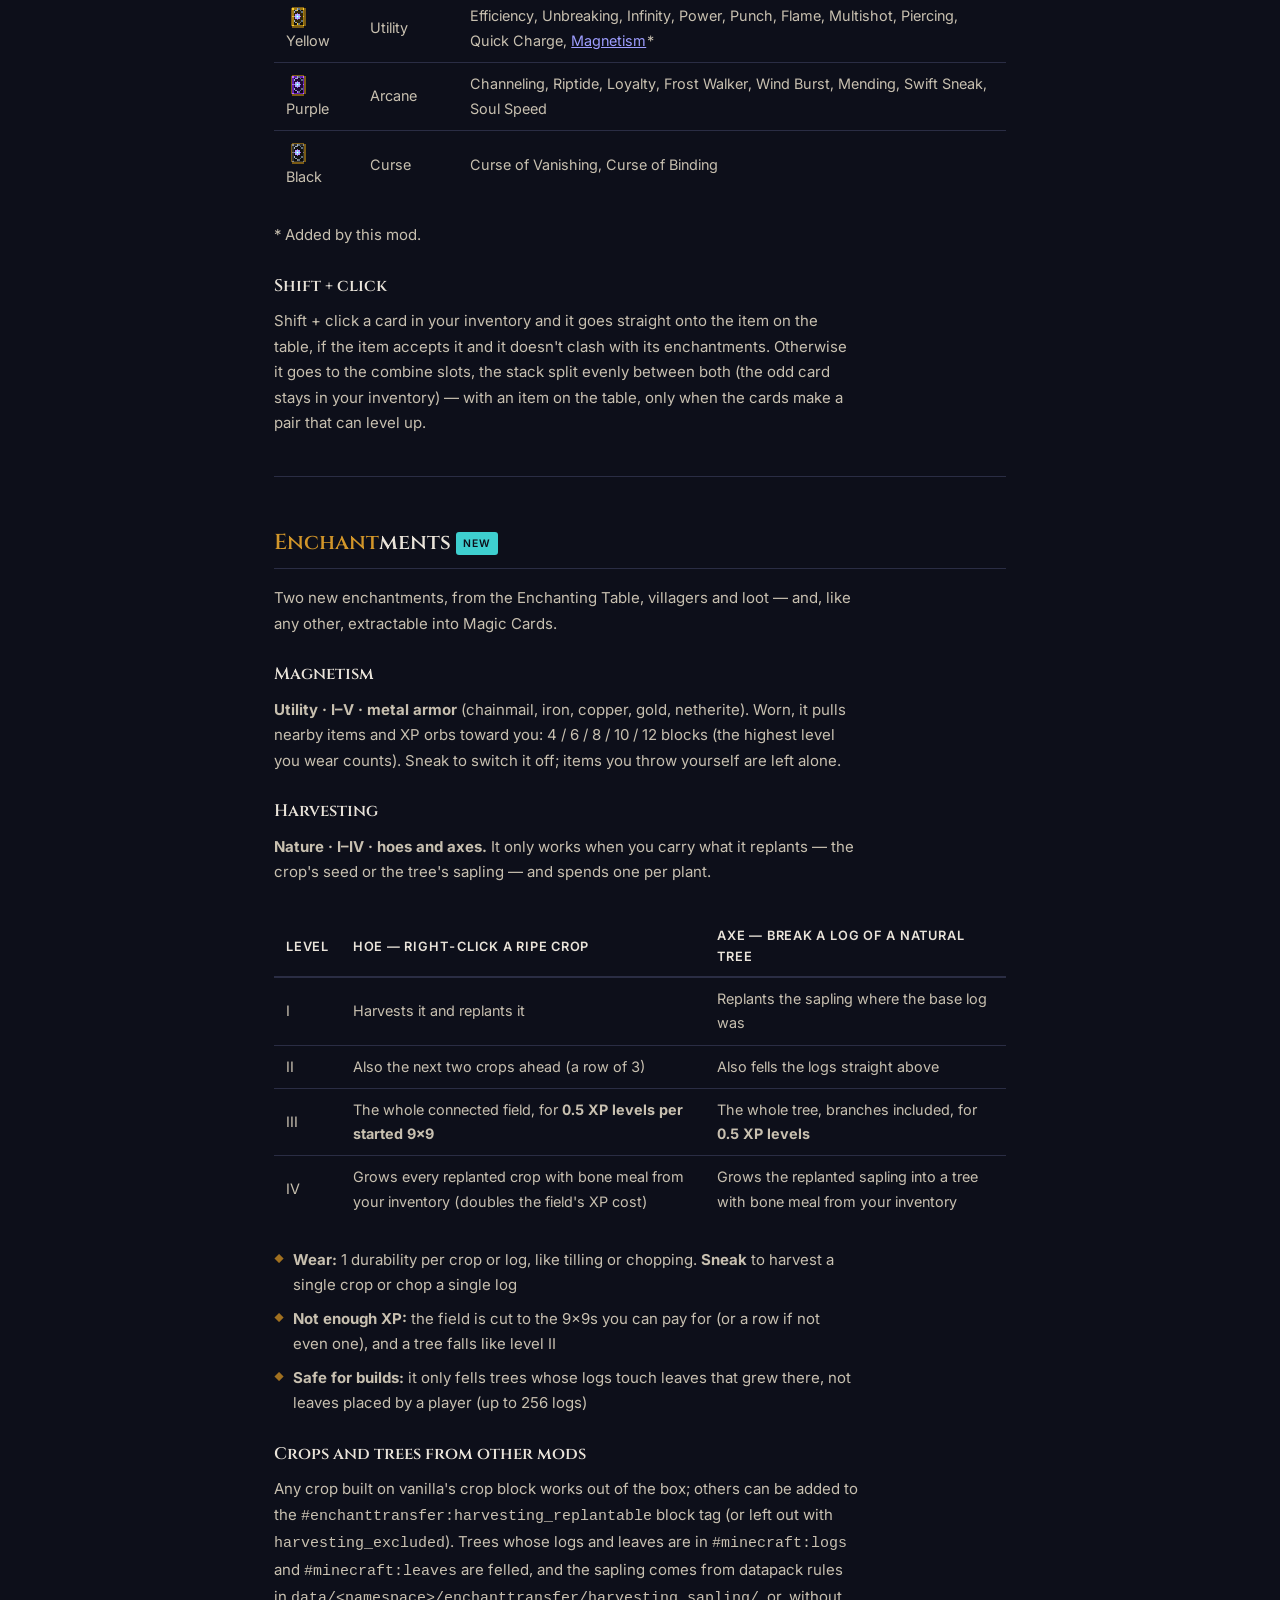
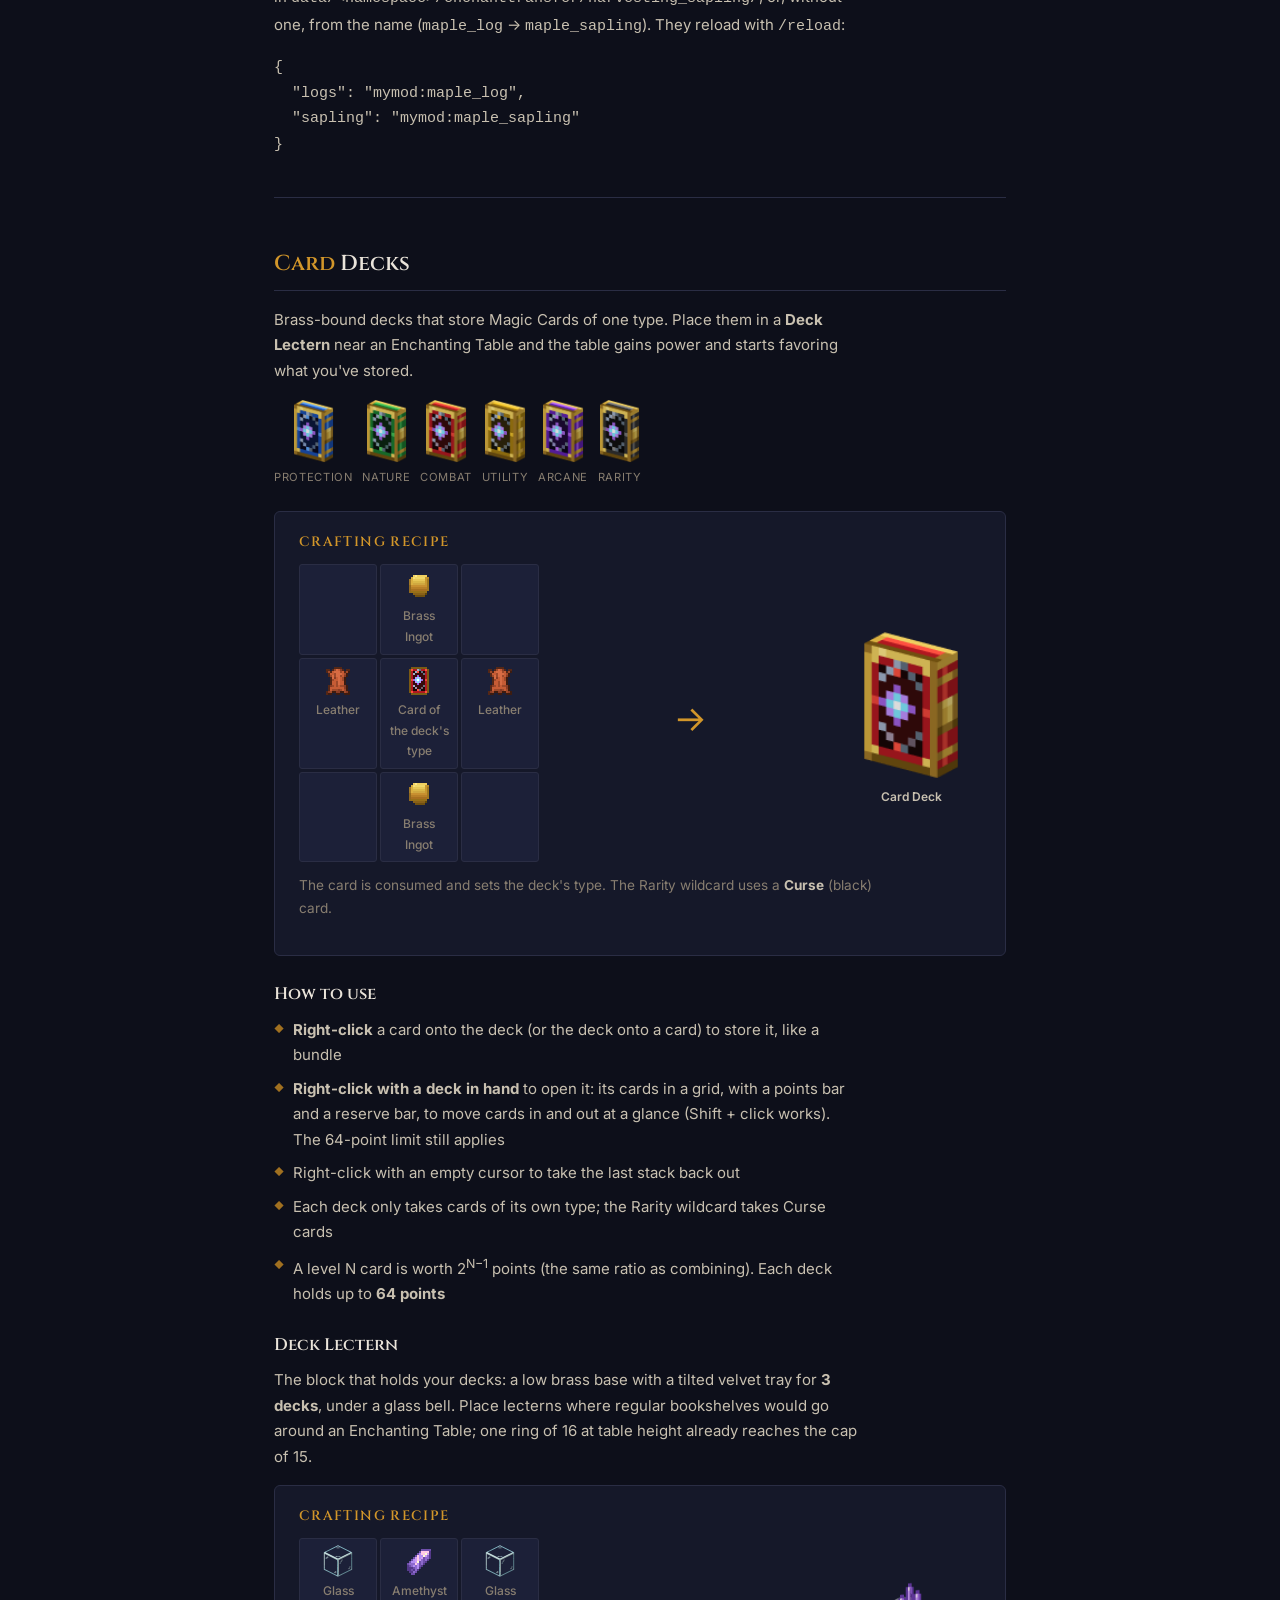
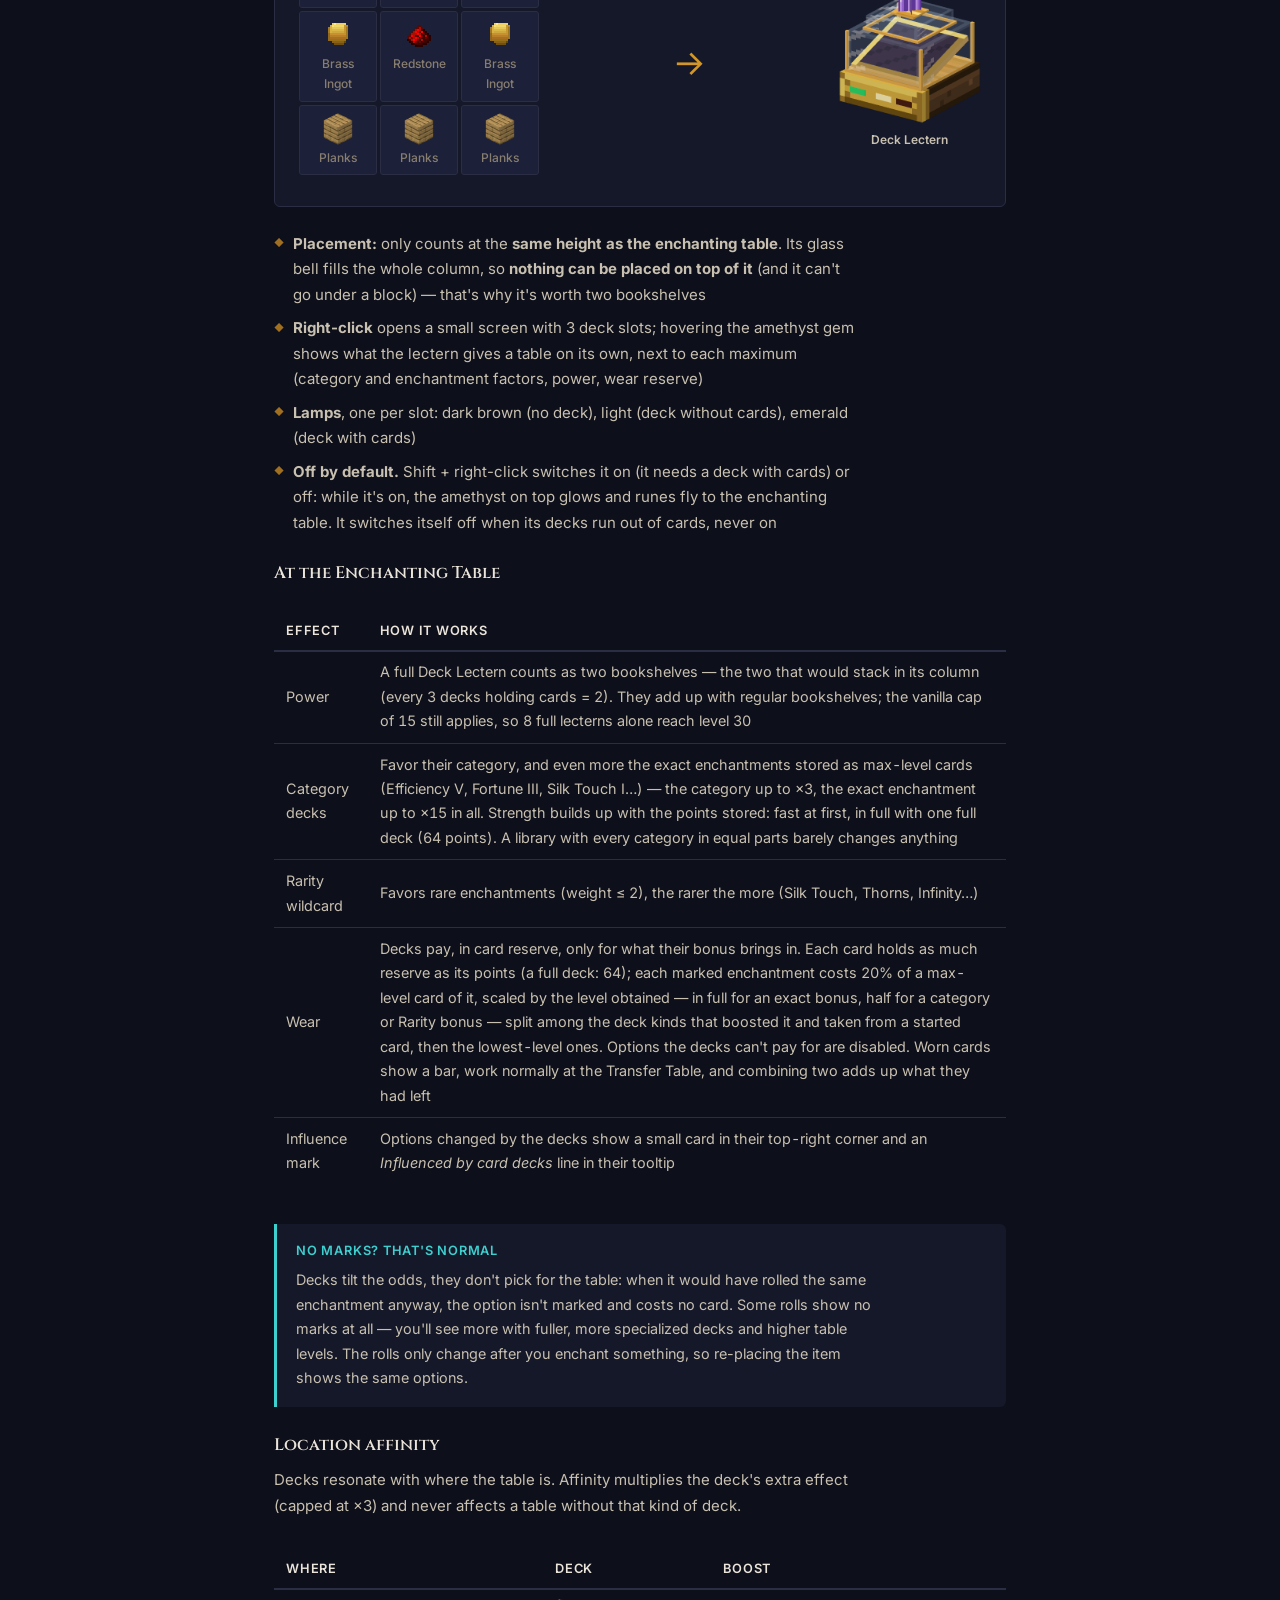
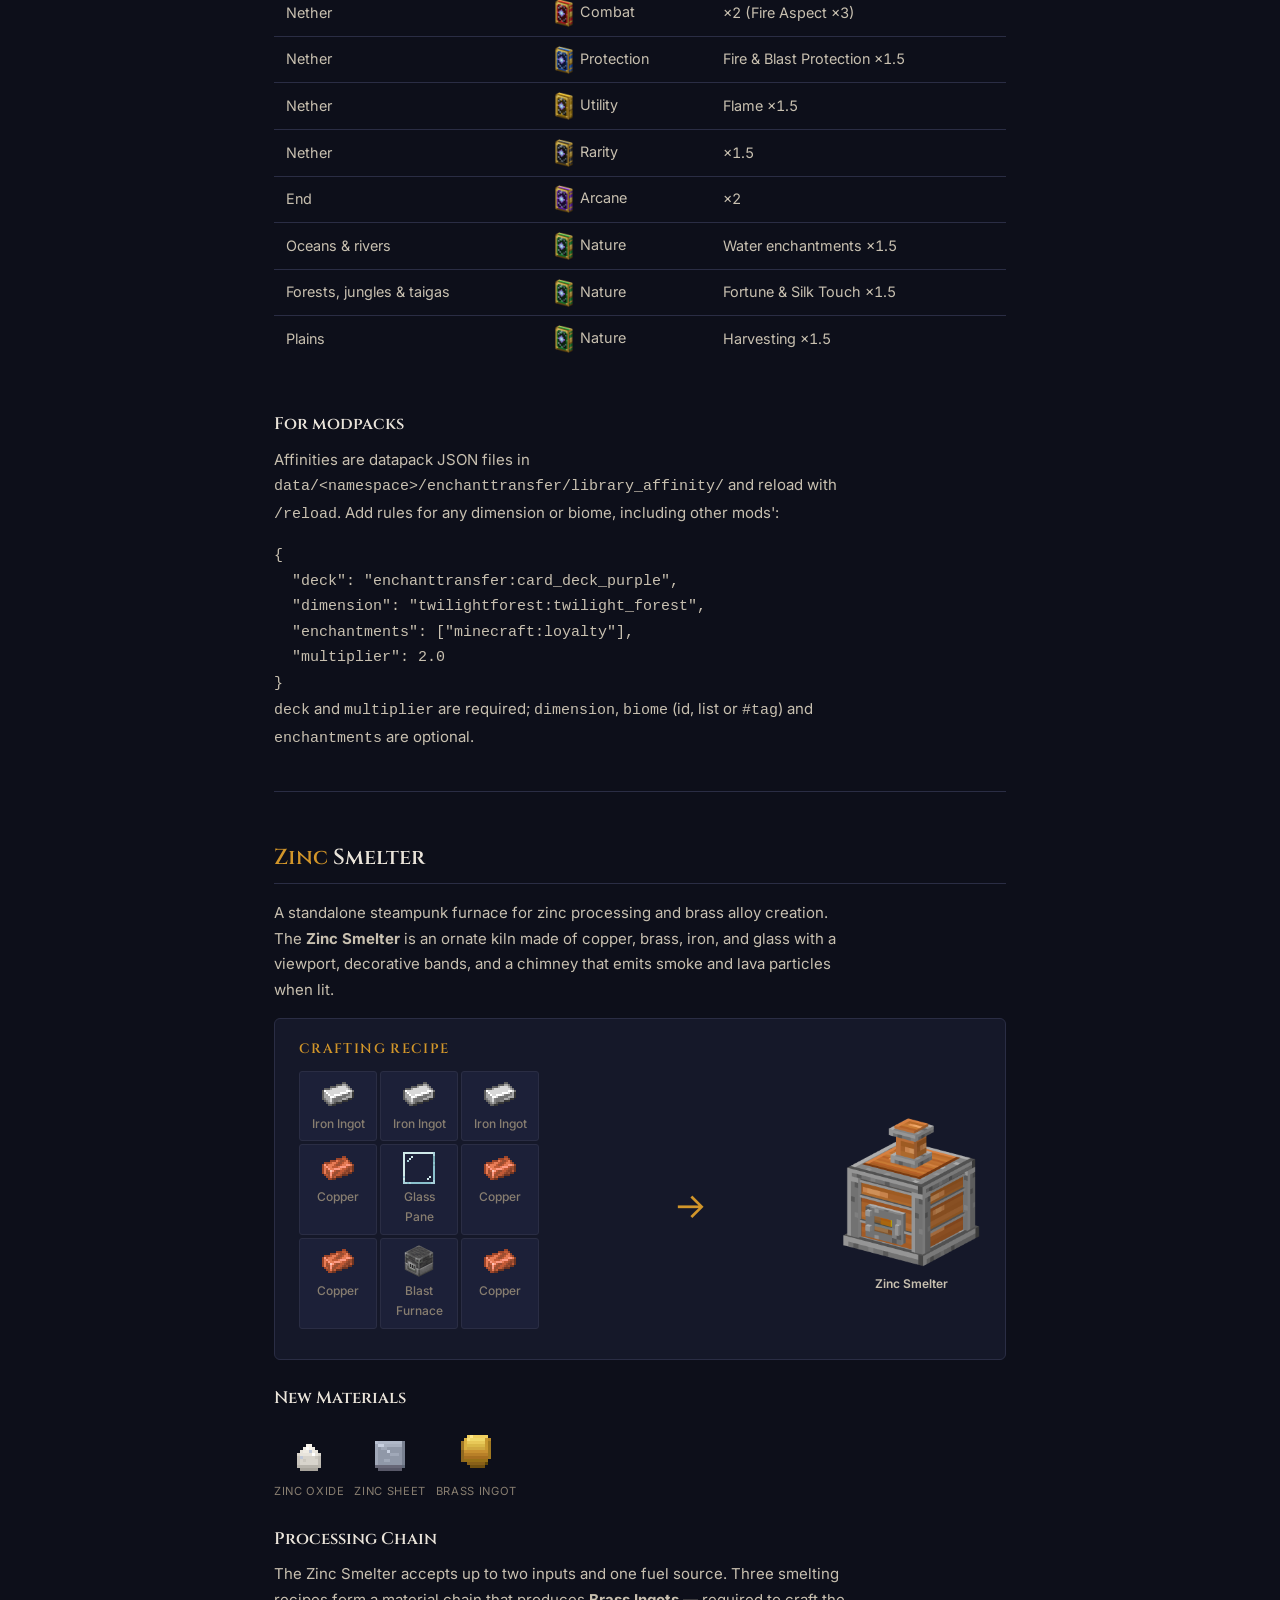
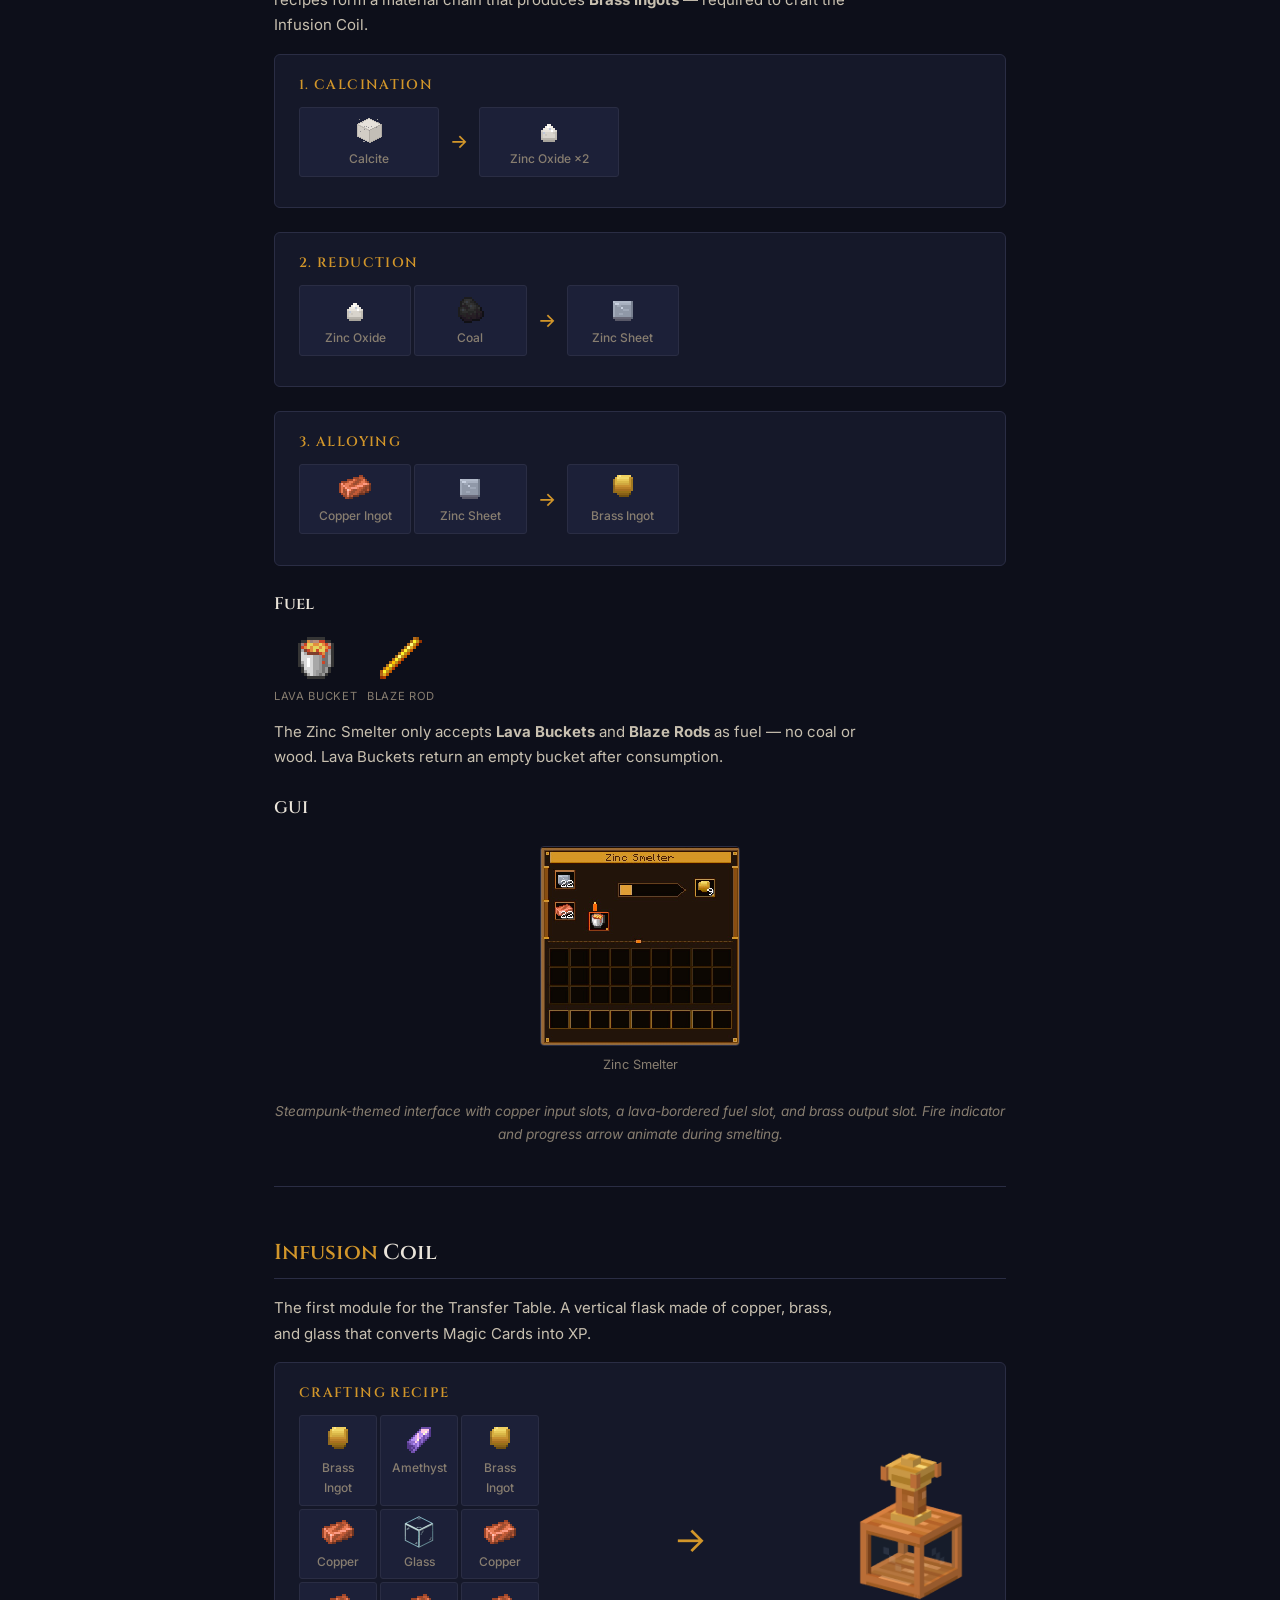
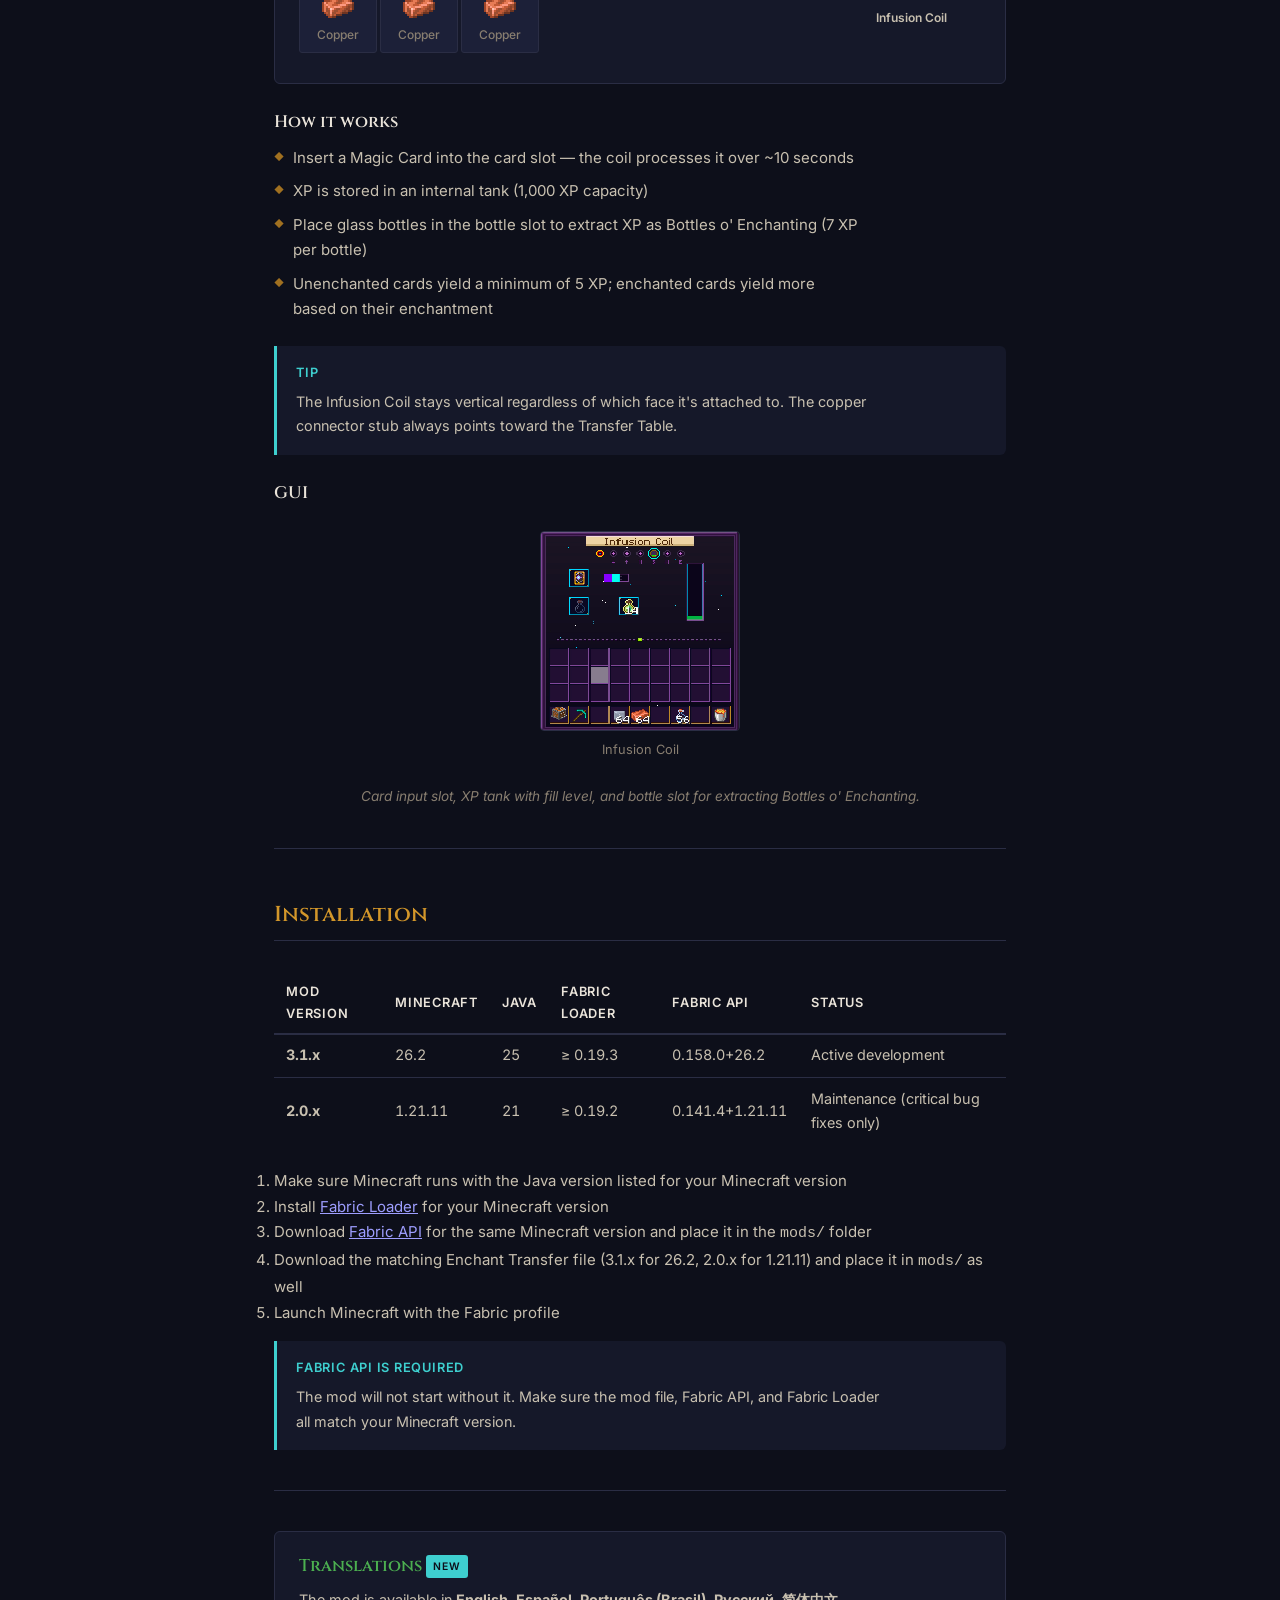
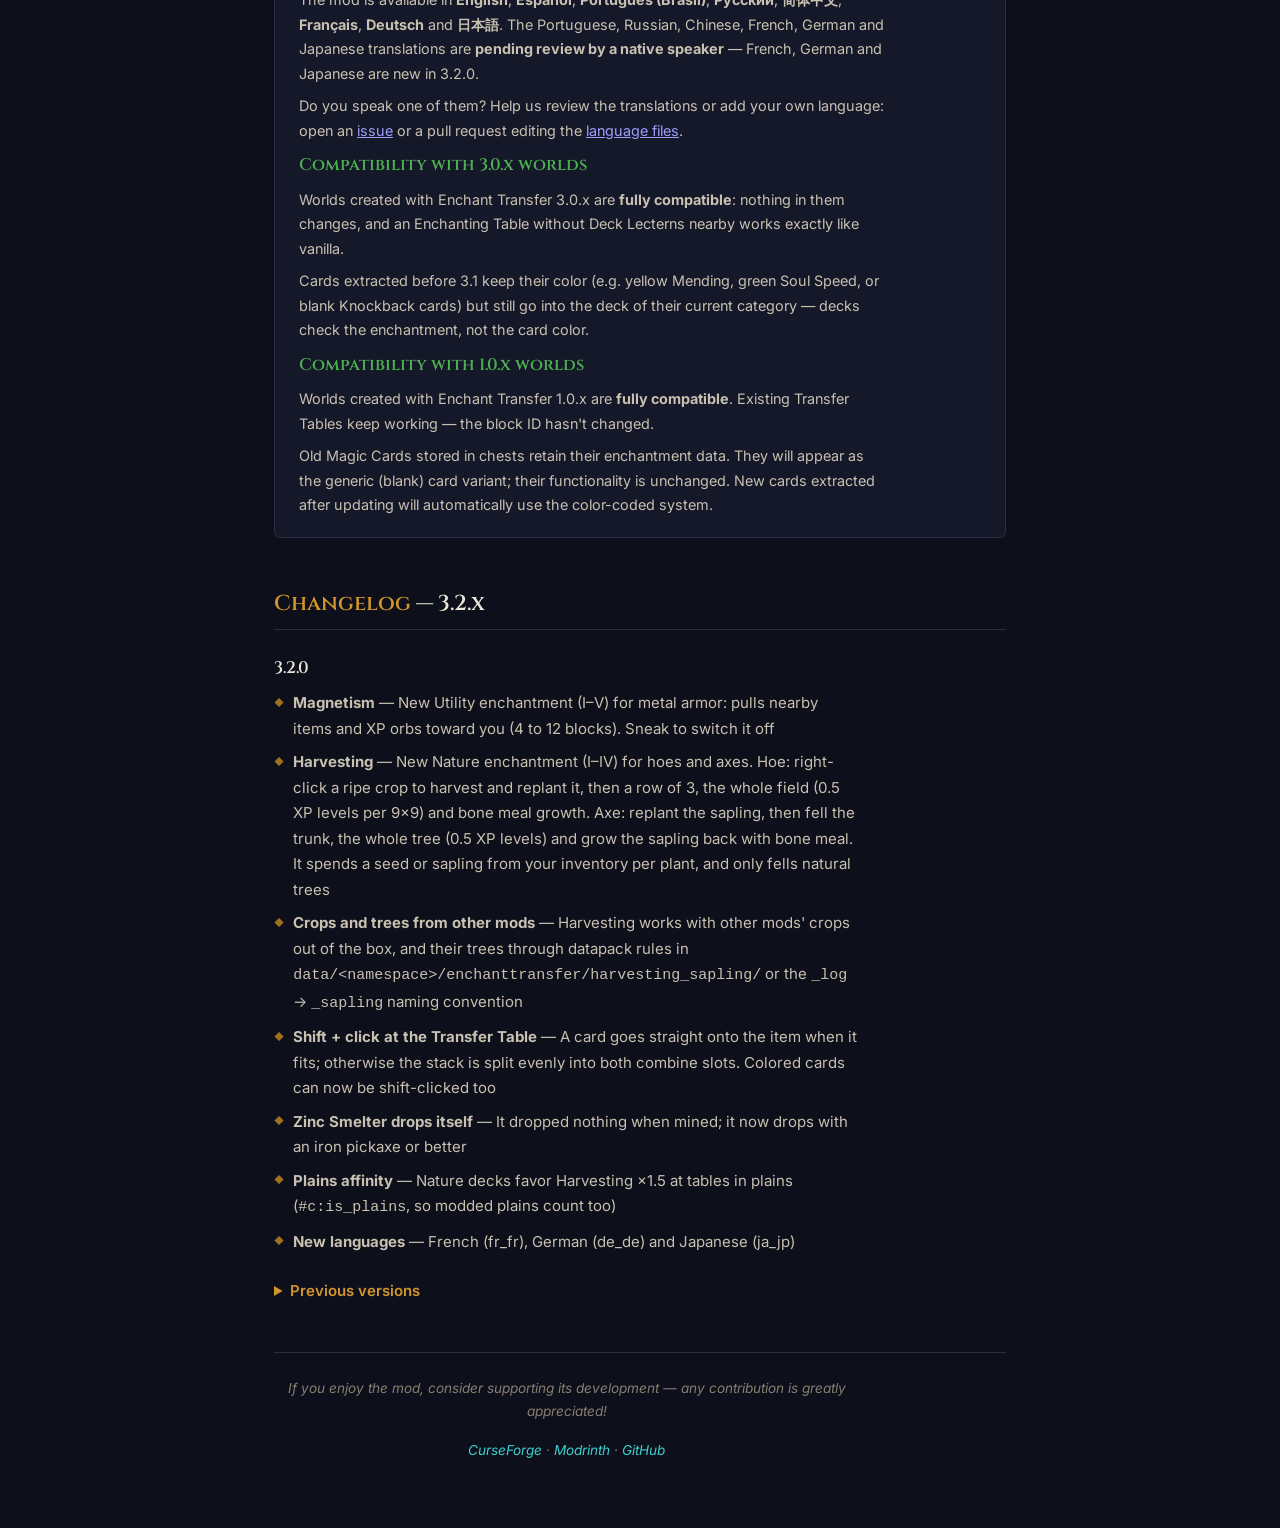
==== commit bb0c68ad: "Magnetismo solo en armadura metálica (I-V) y afinidad de llanuras para Cosecha Magnetismo: malla, hi" ====
--- a/docs/index.html
+++ b/docs/index.html
@@ -286,7 +286,7 @@
   <p>Two new enchantments, from the Enchanting Table, villagers and loot — and, like any other, extractable into Magic Cards.</p>
 
   <h3>Magnetism</h3>
-  <p><strong>Utility · I–III · tools and armor.</strong> Held or worn, it pulls nearby items and XP orbs toward you: 4 / 6 / 8 blocks. Sneak to switch it off; items you throw yourself are left alone.</p>
+  <p><strong>Utility · I–V · metal armor</strong> (chainmail, iron, copper, gold, netherite). Worn, it pulls nearby items and XP orbs toward you: 4 / 6 / 8 / 10 / 12 blocks (the highest level you wear counts). Sneak to switch it off; items you throw yourself are left alone.</p>
 
   <h3>Harvesting</h3>
   <p><strong>Nature · I–IV · hoes and axes.</strong> It only works when you carry what it replants — the crop's seed or the tree's sapling — and spends one per plant.</p>
@@ -426,6 +426,7 @@
         <tr><td>End</td><td><img class="card-icon deck-icon" src="images/card_deck_purple.png" alt="">Arcane</td><td>×2</td></tr>
         <tr><td>Oceans &amp; rivers</td><td><img class="card-icon deck-icon" src="images/card_deck_green.png" alt="">Nature</td><td>Water enchantments ×1.5</td></tr>
         <tr><td>Forests, jungles &amp; taigas</td><td><img class="card-icon deck-icon" src="images/card_deck_green.png" alt="">Nature</td><td>Fortune &amp; Silk Touch ×1.5</td></tr>
+        <tr><td>Plains</td><td><img class="card-icon deck-icon" src="images/card_deck_green.png" alt="">Nature</td><td>Harvesting ×1.5</td></tr>
       </tbody>
     </table>
   </div>
@@ -669,11 +670,12 @@
 
   <h3>3.2.0</h3>
   <ul>
-    <li><strong>Magnetism</strong> — New Utility enchantment (I–III) for tools and armor: pulls nearby items and XP orbs toward you (4 / 6 / 8 blocks). Sneak to switch it off</li>
+    <li><strong>Magnetism</strong> — New Utility enchantment (I–V) for metal armor: pulls nearby items and XP orbs toward you (4 to 12 blocks). Sneak to switch it off</li>
     <li><strong>Harvesting</strong> — New Nature enchantment (I–IV) for hoes and axes. Hoe: right-click a ripe crop to harvest and replant it, then a row of 3, the whole field (0.5 XP levels per 9×9) and bone meal growth. Axe: replant the sapling, then fell the trunk, the whole tree (0.5 XP levels) and grow the sapling back with bone meal. It spends a seed or sapling from your inventory per plant, and only fells natural trees</li>
     <li><strong>Crops and trees from other mods</strong> — Harvesting works with other mods' crops out of the box, and their trees through datapack rules in <code>data/&lt;namespace&gt;/enchanttransfer/harvesting_sapling/</code> or the <code>_log</code> → <code>_sapling</code> naming convention</li>
     <li><strong>Shift + click at the Transfer Table</strong> — A card goes straight onto the item when it fits; otherwise the stack is split evenly into both combine slots. Colored cards can now be shift-clicked too</li>
     <li><strong>Zinc Smelter drops itself</strong> — It dropped nothing when mined; it now drops with an iron pickaxe or better</li>
+    <li><strong>Plains affinity</strong> — Nature decks favor Harvesting ×1.5 at tables in plains (<code>#c:is_plains</code>, so modded plains count too)</li>
     <li><strong>New languages</strong> — French (fr_fr), German (de_de) and Japanese (ja_jp)</li>
   </ul>
 
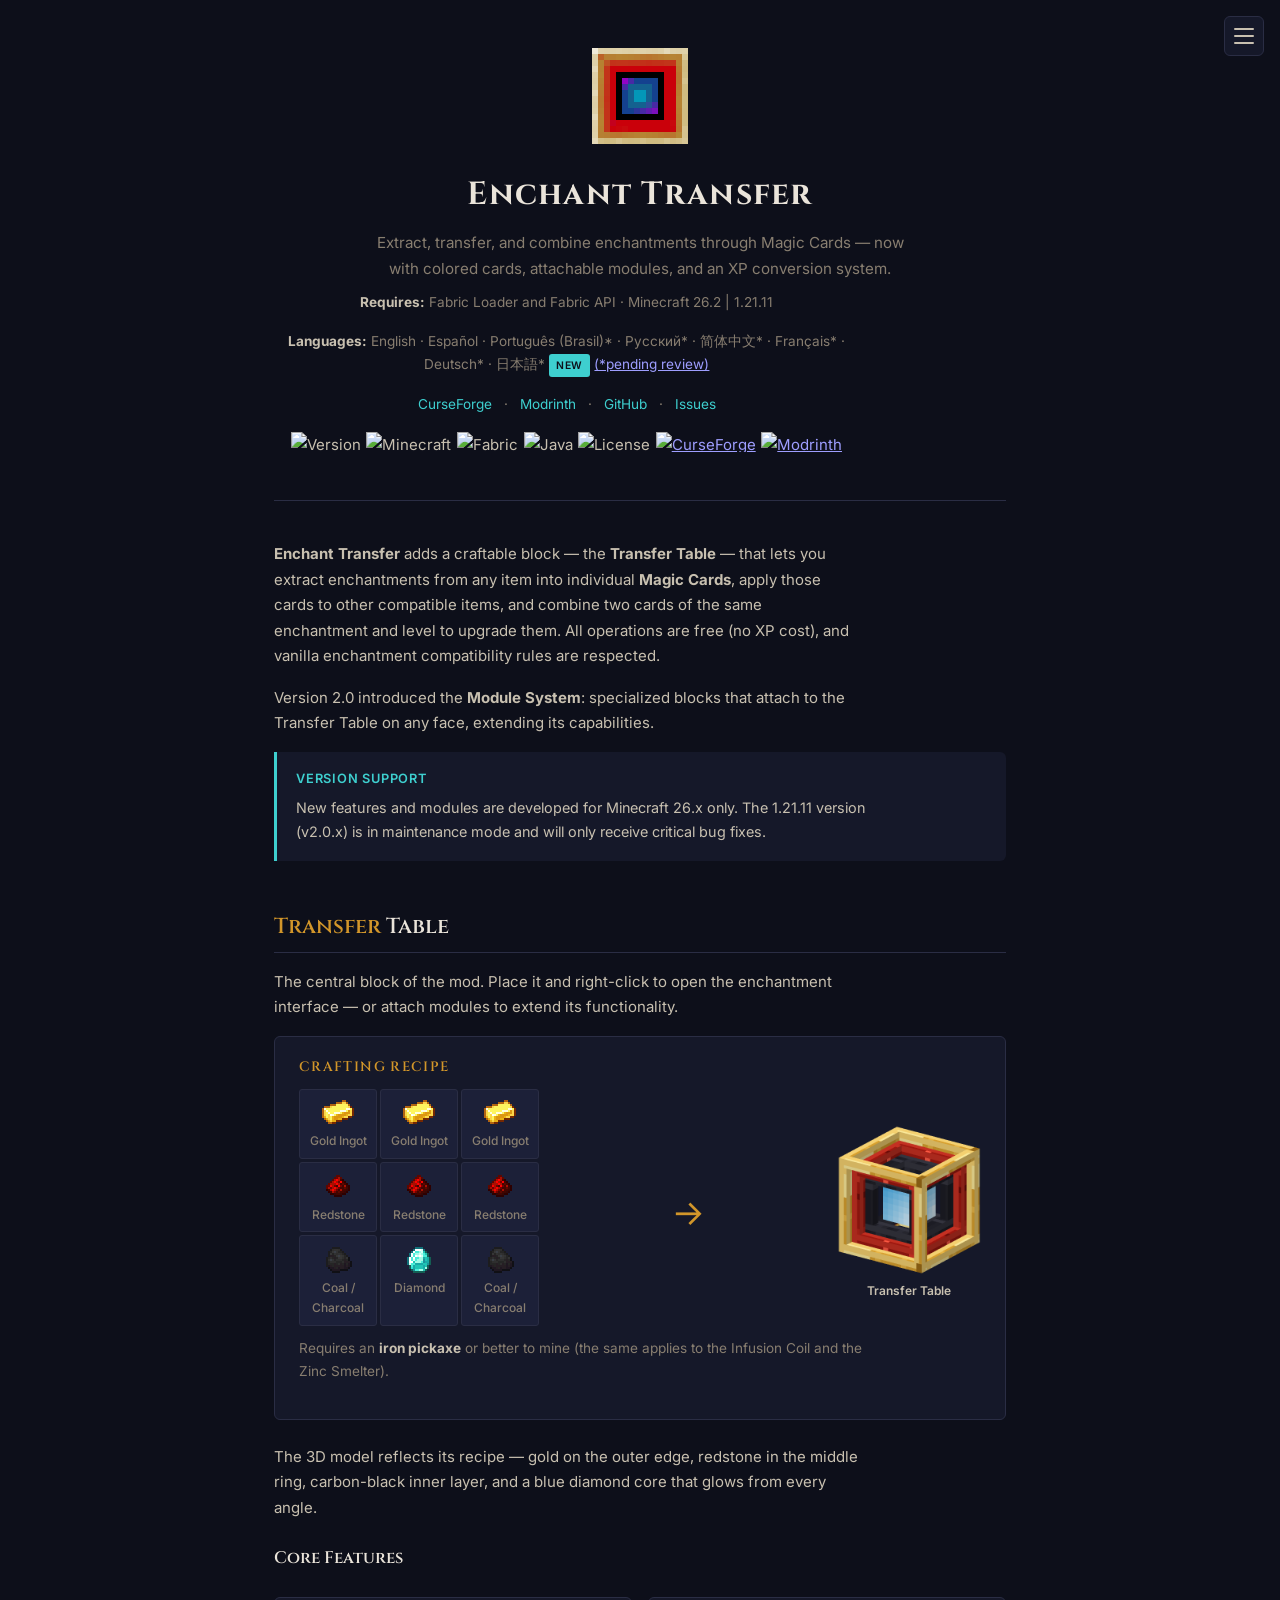
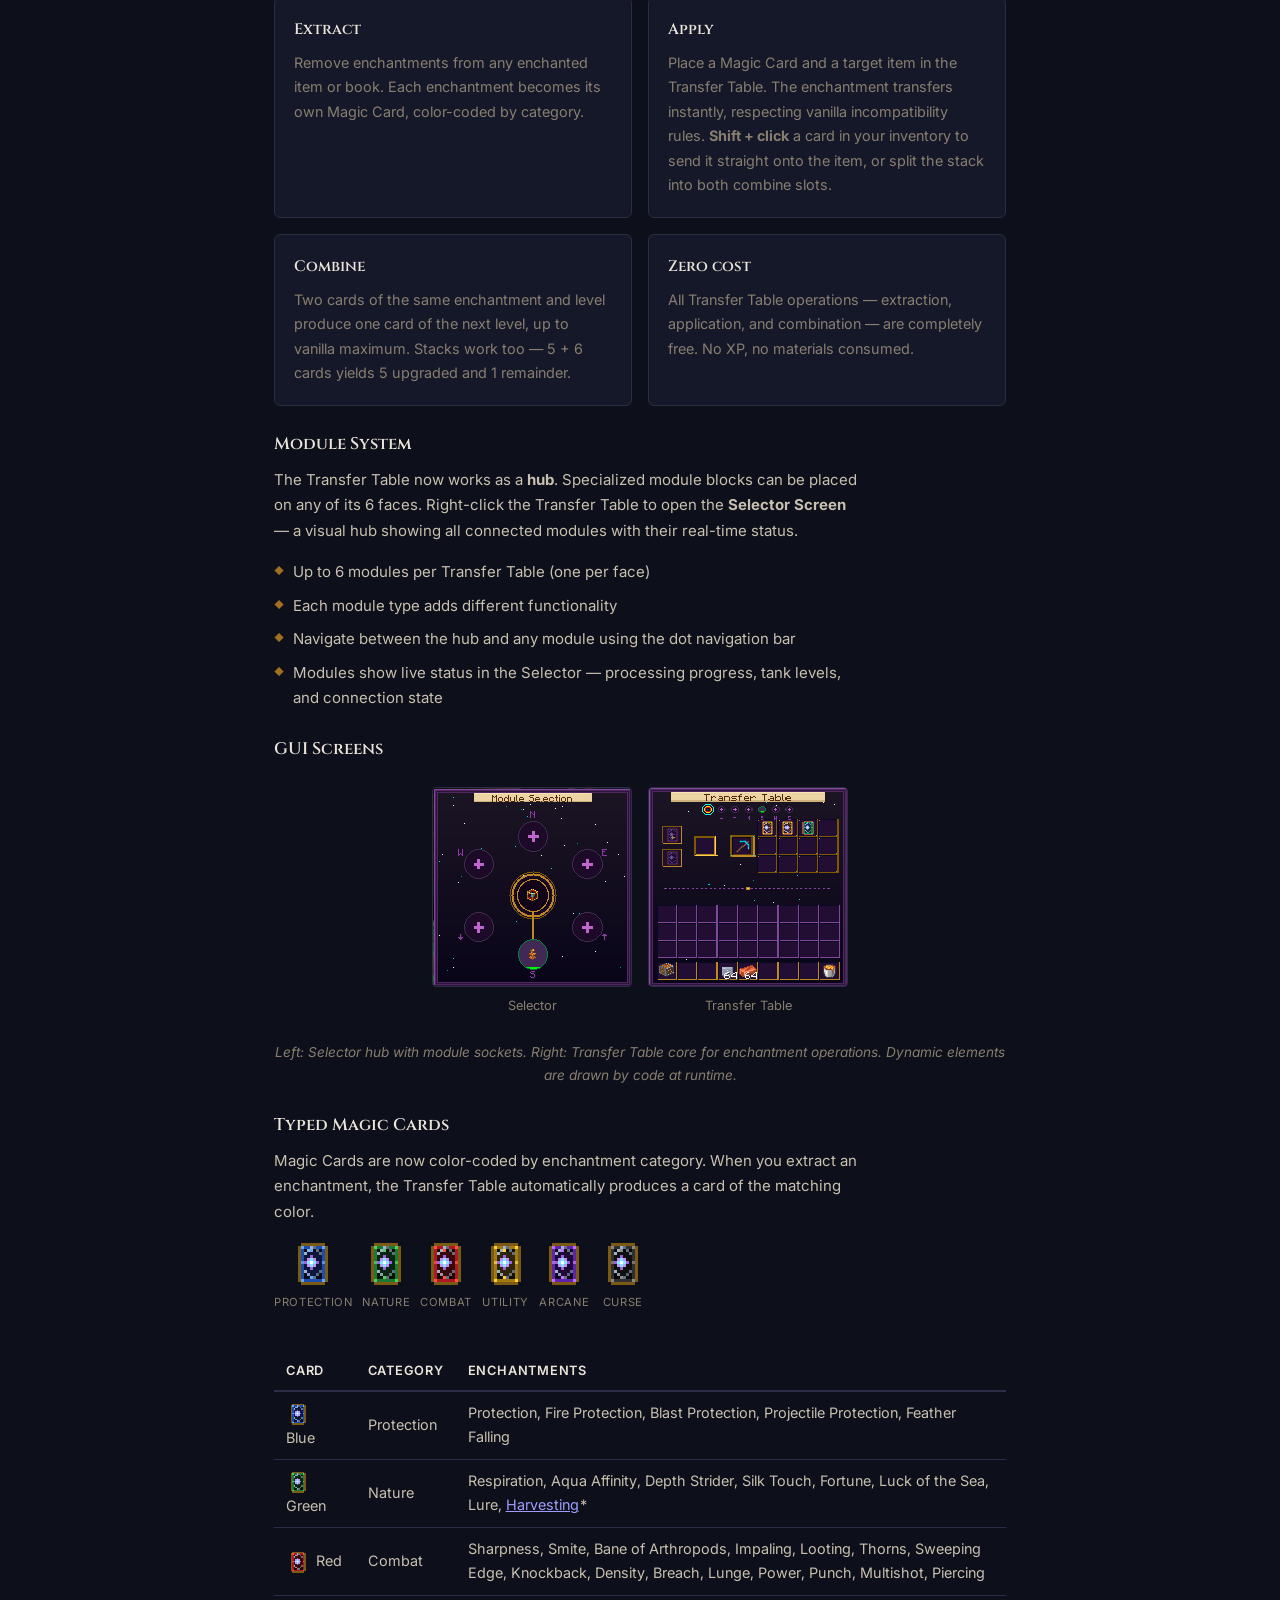
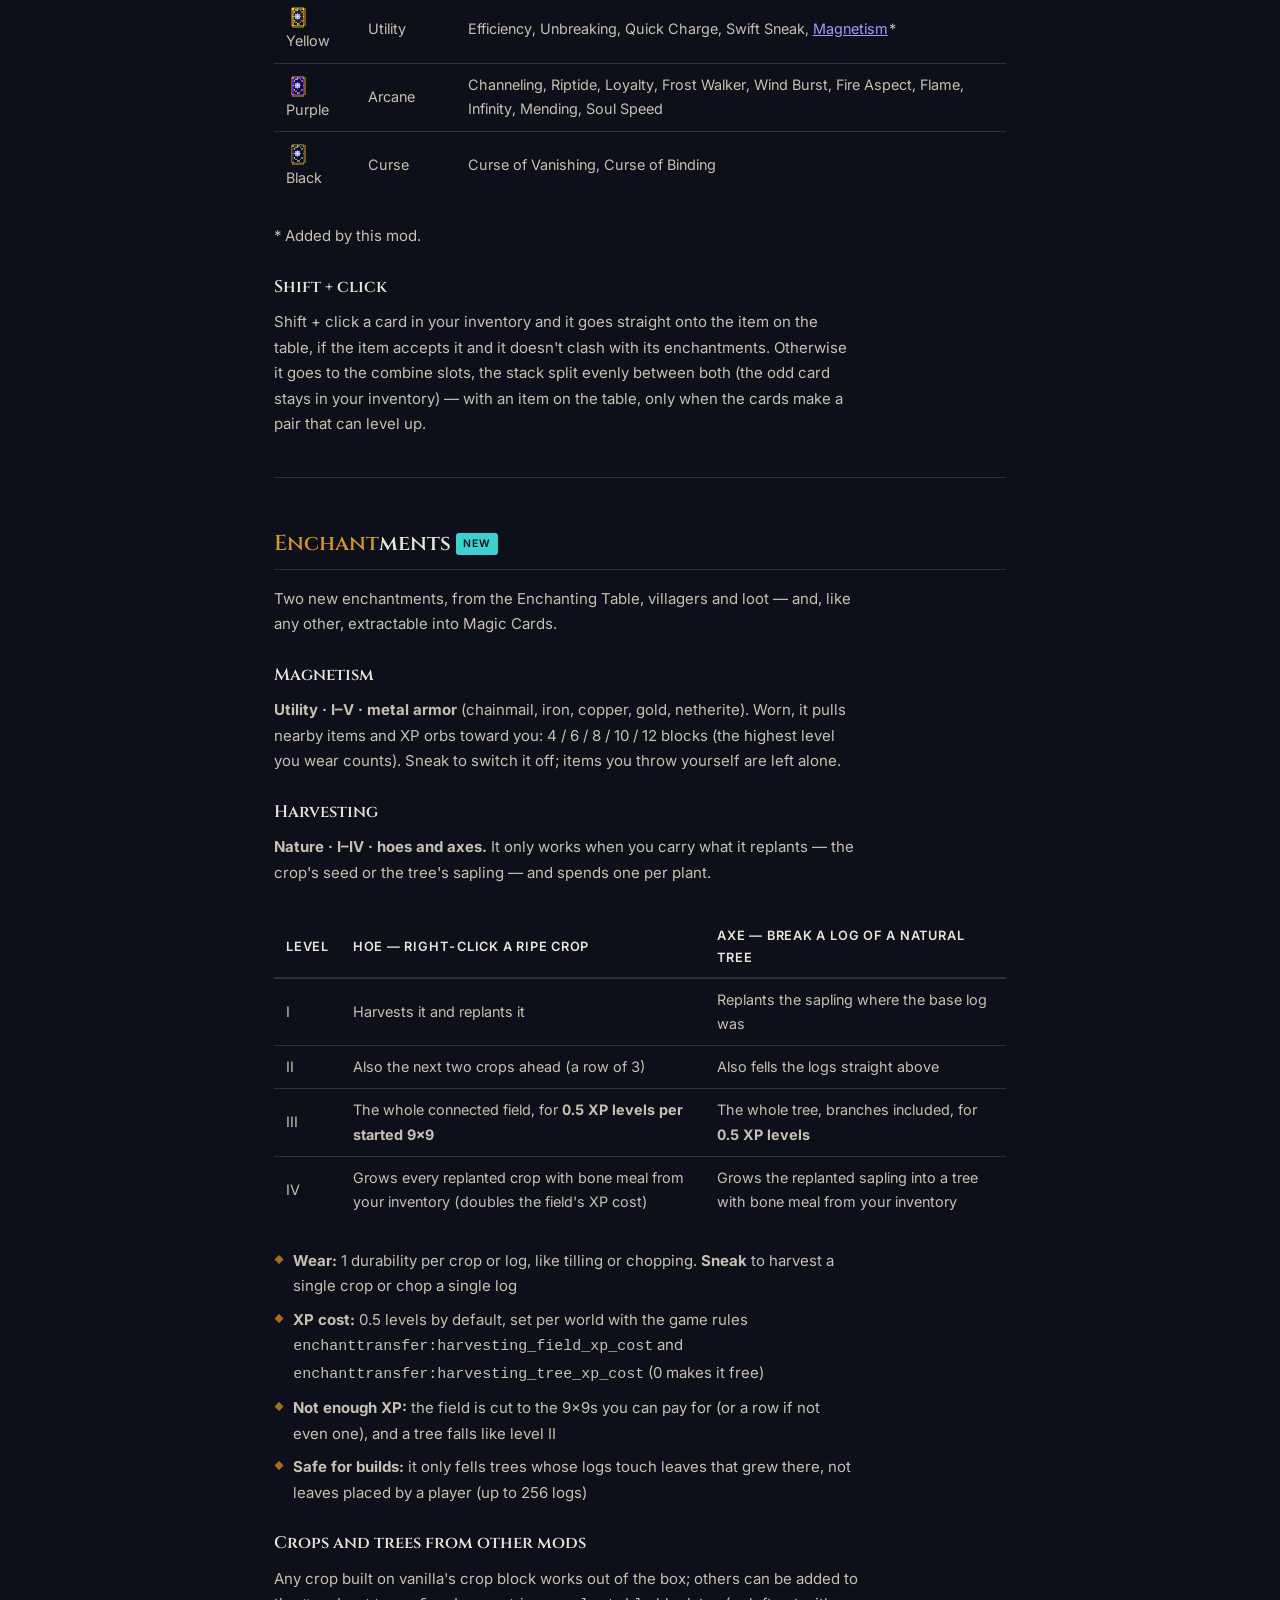
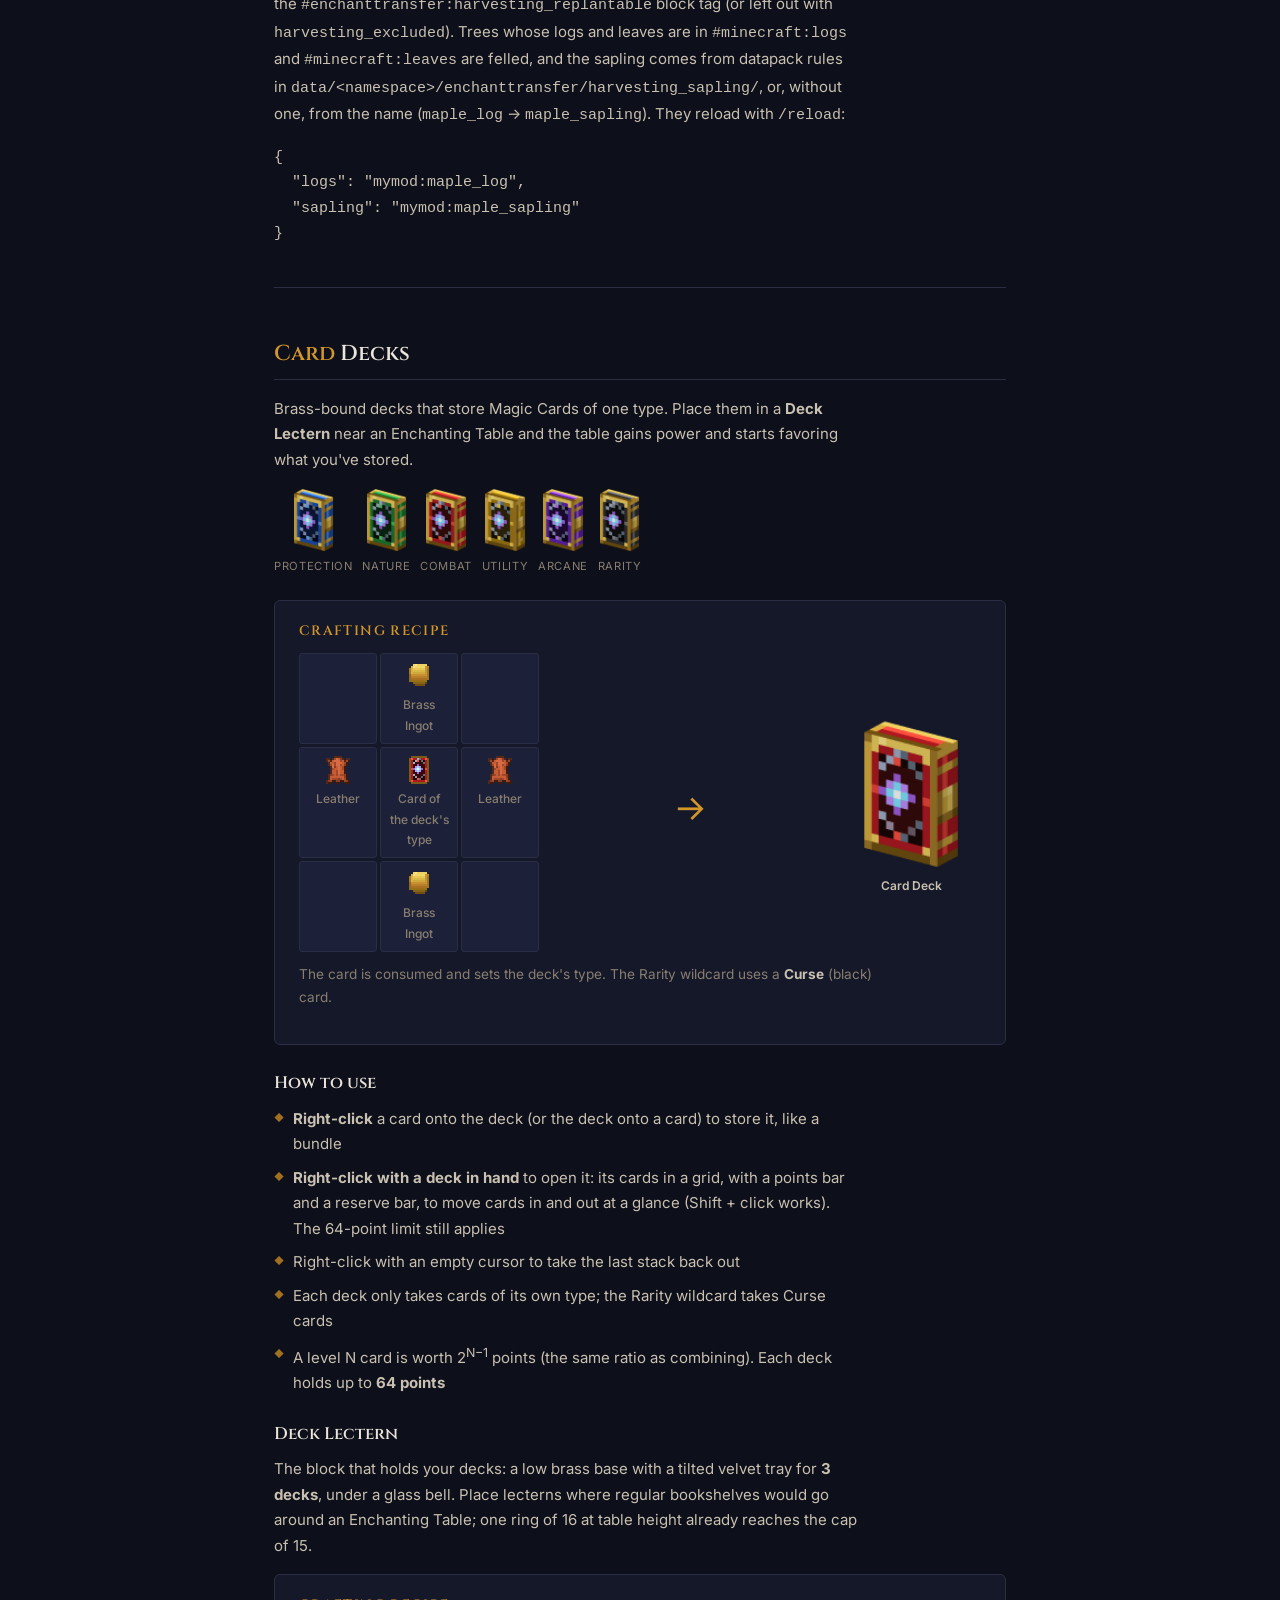
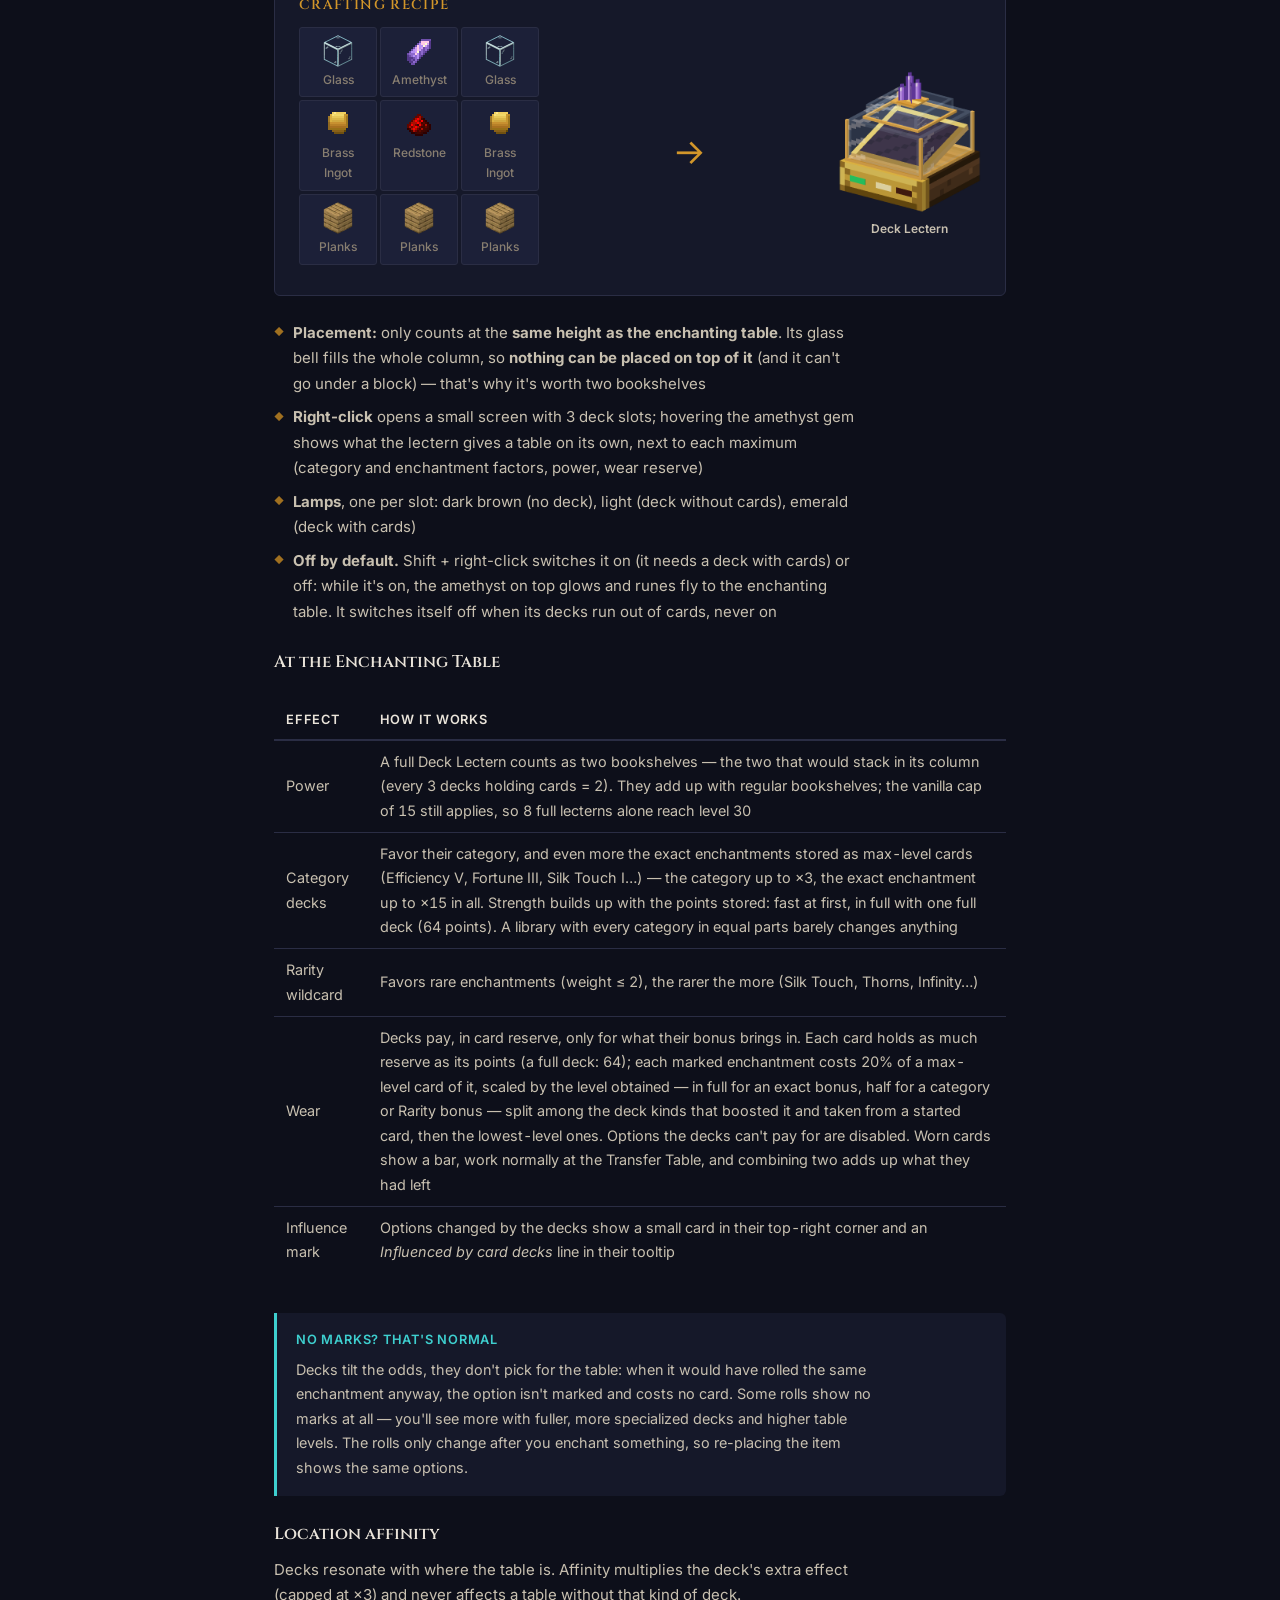
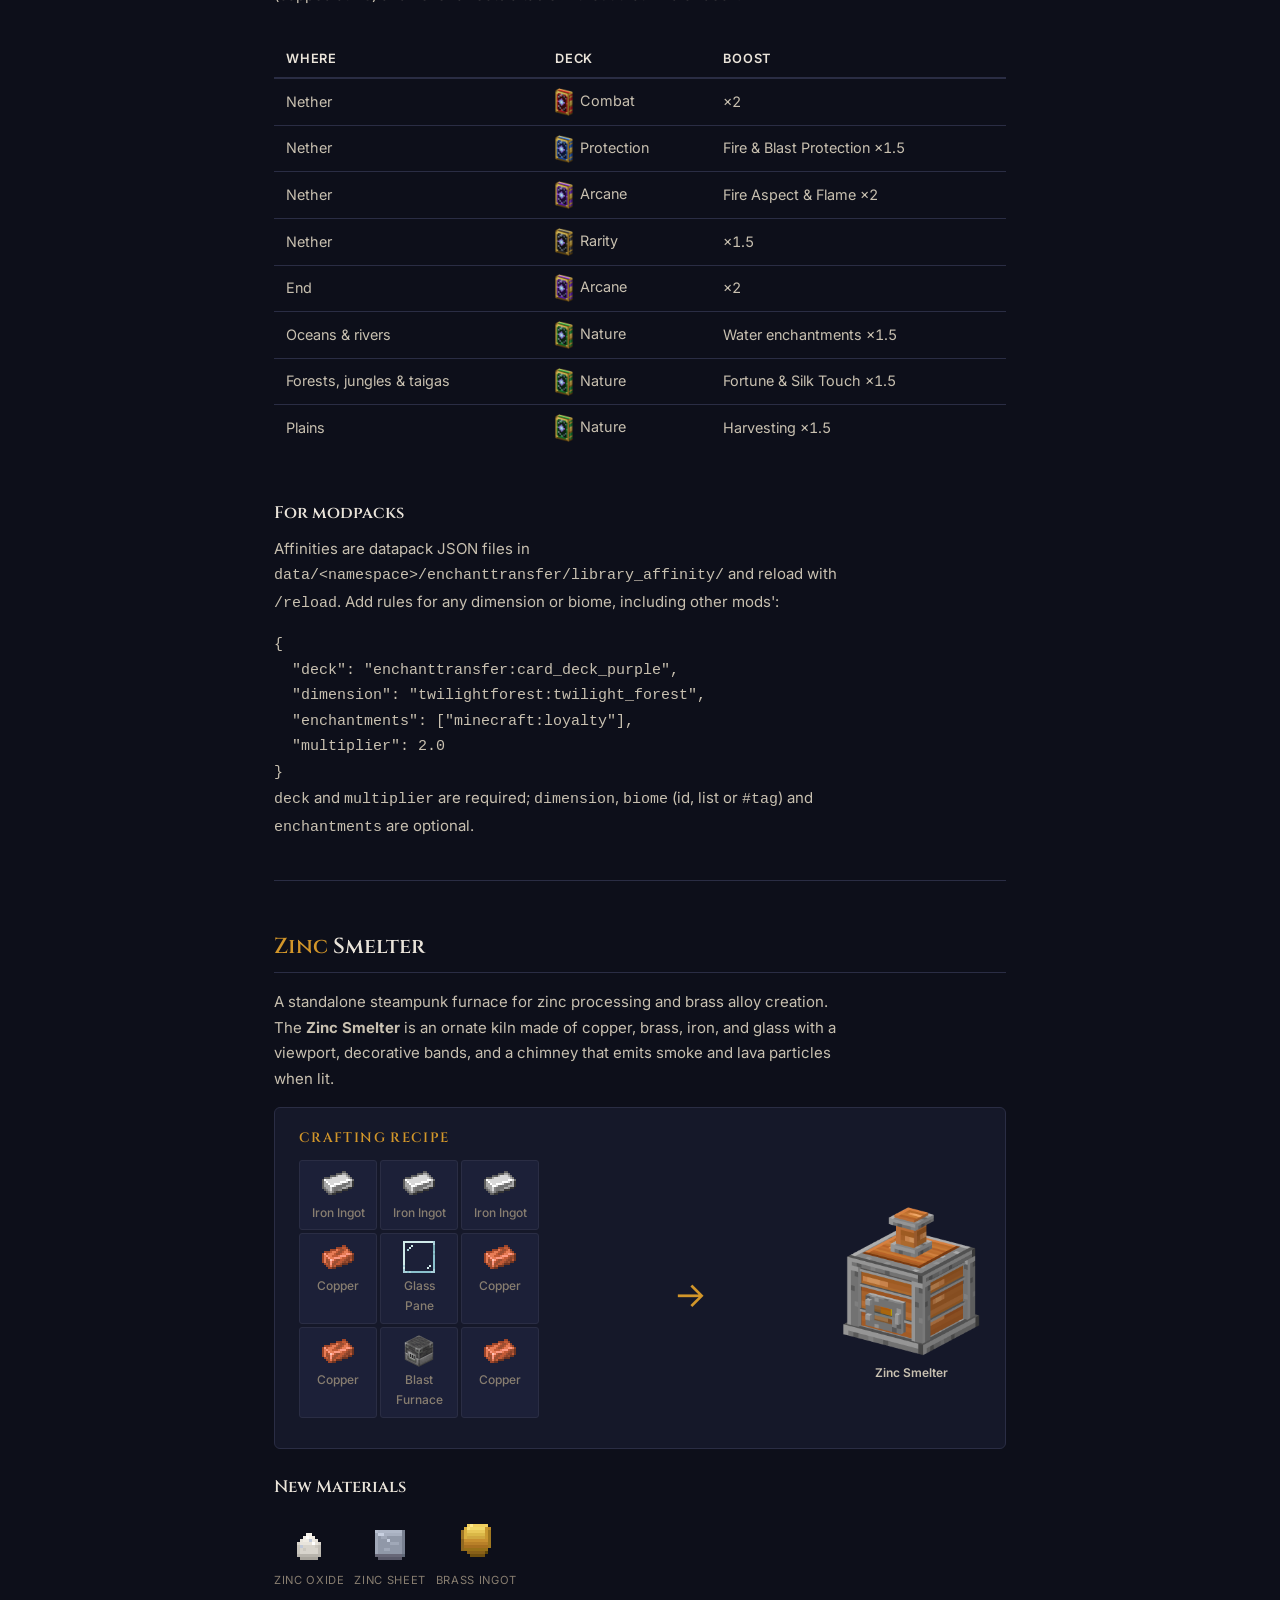
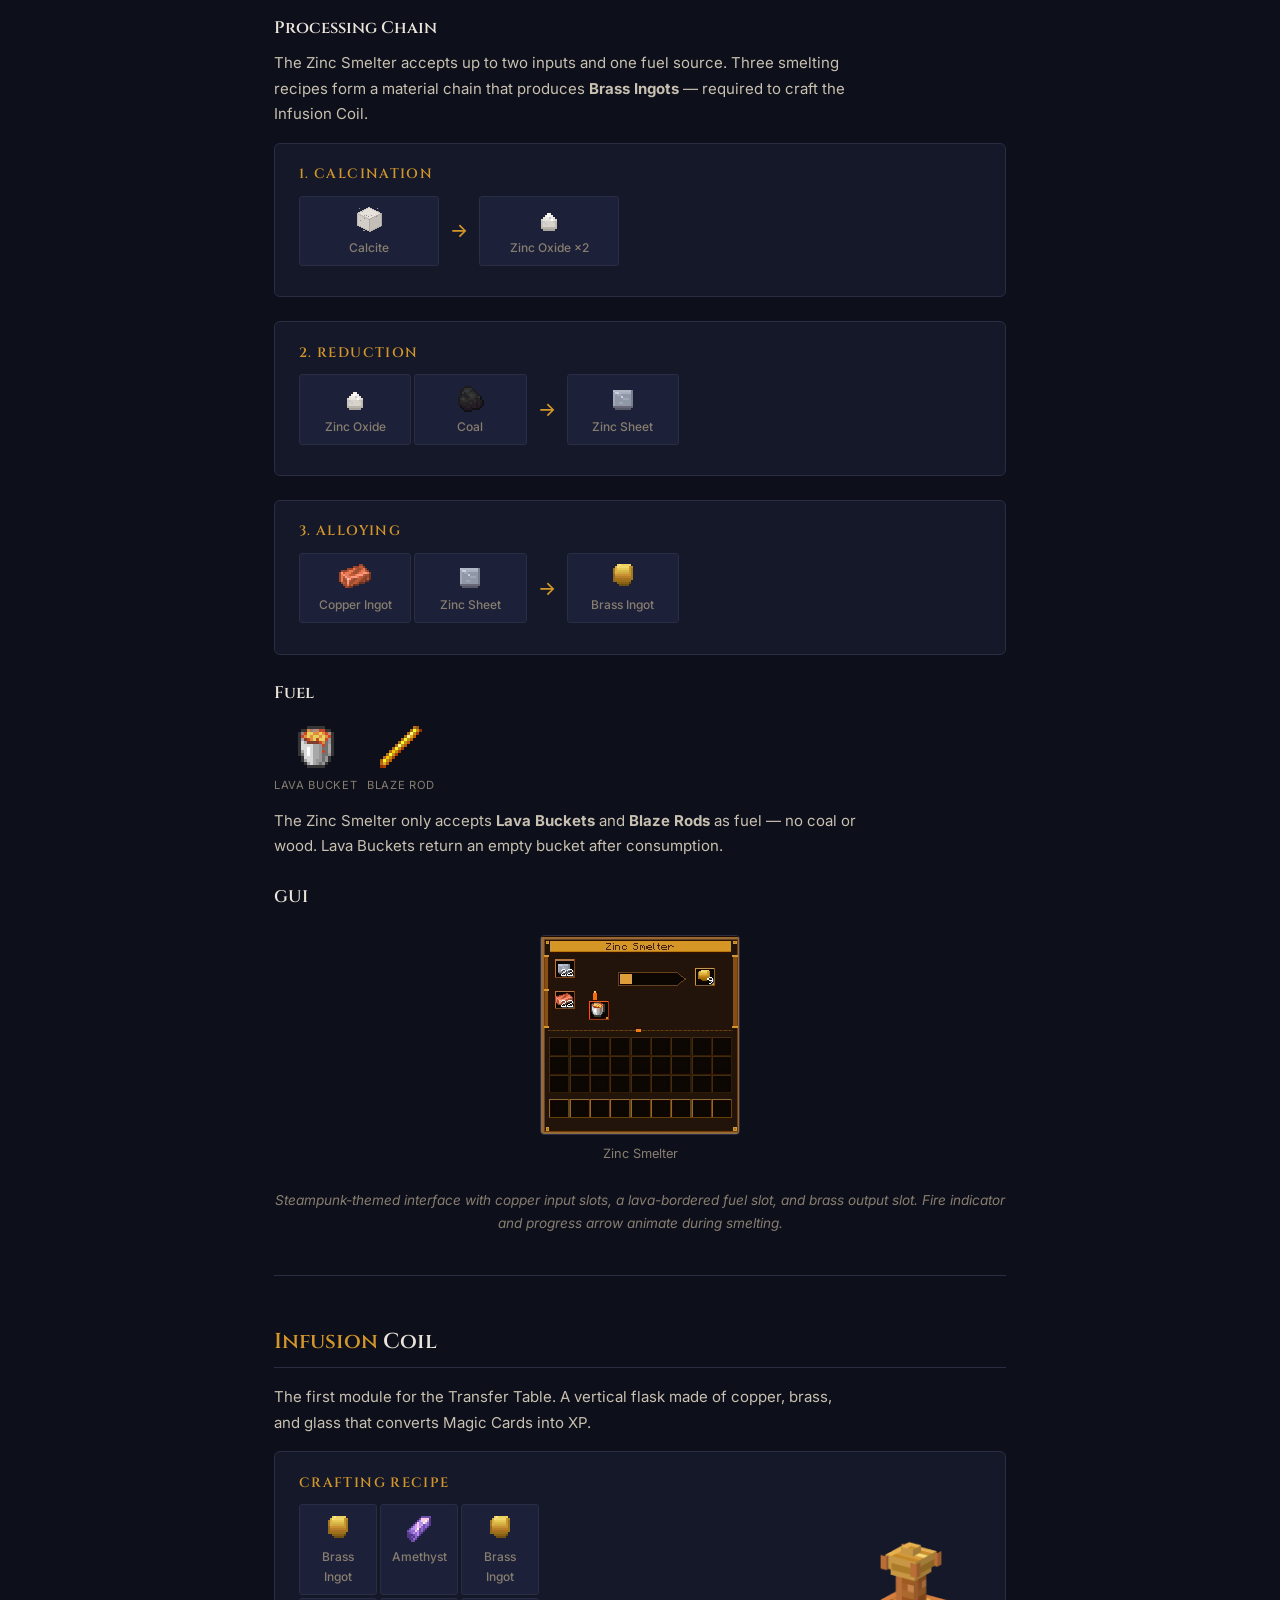
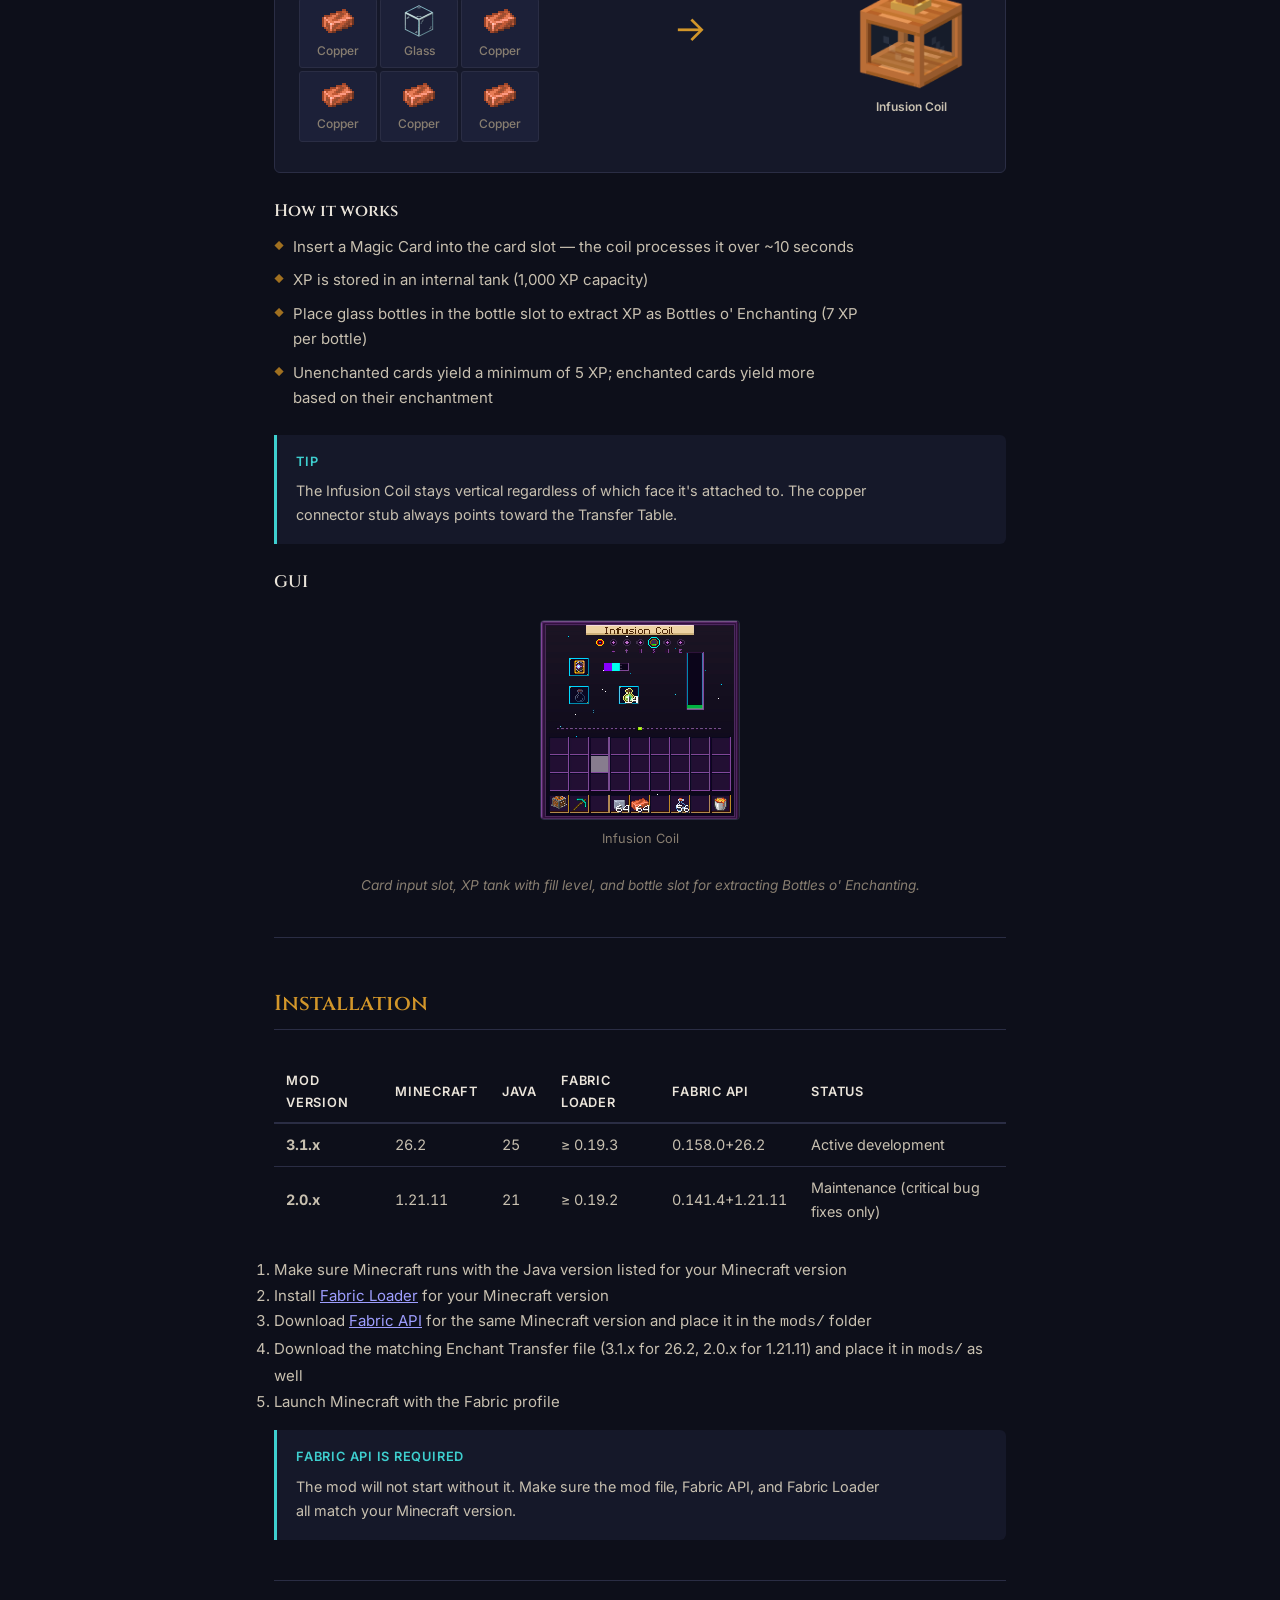
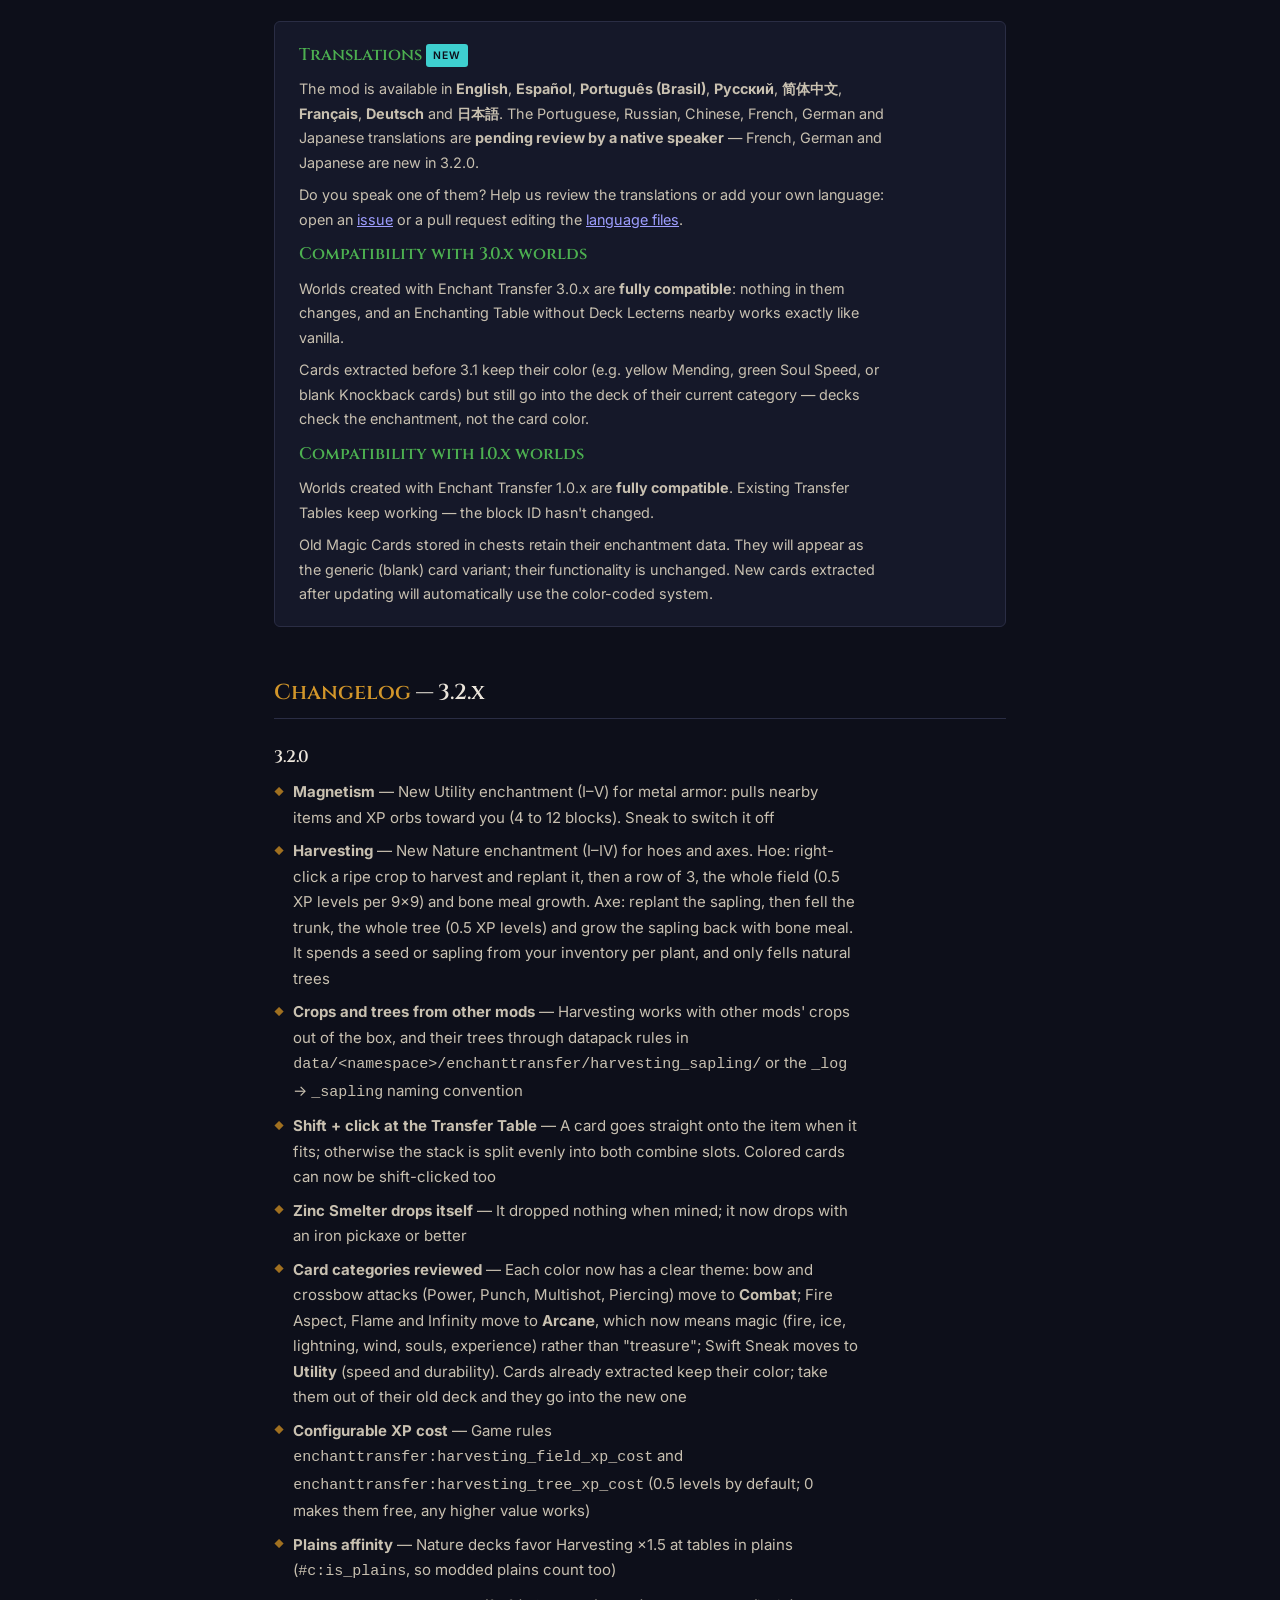
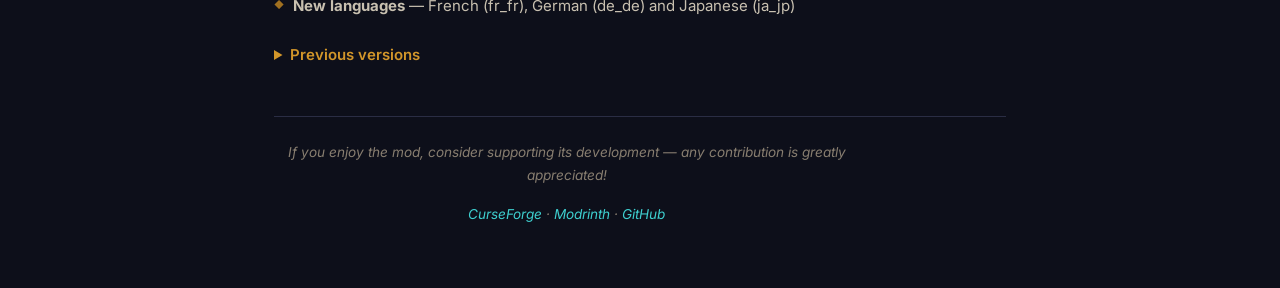
==== commit 3b9f3840: "Categorías de cartas revisadas y coste de experiencia de Cosecha configurable Combate: entran los at" ====
--- a/docs/index.html
+++ b/docs/index.html
@@ -253,17 +253,17 @@
         <tr>
           <td><img class="card-icon" src="images/magic_card_red.png" alt="">Red</td>
           <td>Combat</td>
-          <td>Sharpness, Smite, Bane of Arthropods, Impaling, Fire Aspect, Looting, Thorns, Sweeping Edge, Knockback, Density, Breach, Lunge</td>
+          <td>Sharpness, Smite, Bane of Arthropods, Impaling, Looting, Thorns, Sweeping Edge, Knockback, Density, Breach, Lunge, Power, Punch, Multishot, Piercing</td>
         </tr>
         <tr>
           <td><img class="card-icon" src="images/magic_card_yellow.png" alt="">Yellow</td>
           <td>Utility</td>
-          <td>Efficiency, Unbreaking, Infinity, Power, Punch, Flame, Multishot, Piercing, Quick Charge, <a href="#enchantments">Magnetism</a>*</td>
+          <td>Efficiency, Unbreaking, Quick Charge, Swift Sneak, <a href="#enchantments">Magnetism</a>*</td>
         </tr>
         <tr>
           <td><img class="card-icon" src="images/magic_card_purple.png" alt="">Purple</td>
           <td>Arcane</td>
-          <td>Channeling, Riptide, Loyalty, Frost Walker, Wind Burst, Mending, Swift Sneak, Soul Speed</td>
+          <td>Channeling, Riptide, Loyalty, Frost Walker, Wind Burst, Fire Aspect, Flame, Infinity, Mending, Soul Speed</td>
         </tr>
         <tr>
           <td><img class="card-icon" src="images/magic_card_black.png" alt="">Black</td>
@@ -303,6 +303,7 @@
   </div>
   <ul>
     <li><strong>Wear:</strong> 1 durability per crop or log, like tilling or chopping. <strong>Sneak</strong> to harvest a single crop or chop a single log</li>
+    <li><strong>XP cost:</strong> 0.5 levels by default, set per world with the game rules <code>enchanttransfer:harvesting_field_xp_cost</code> and <code>enchanttransfer:harvesting_tree_xp_cost</code> (0 makes it free)</li>
     <li><strong>Not enough XP:</strong> the field is cut to the 9×9s you can pay for (or a row if not even one), and a tree falls like level II</li>
     <li><strong>Safe for builds:</strong> it only fells trees whose logs touch leaves that grew there, not leaves placed by a player (up to 256 logs)</li>
   </ul>
@@ -419,9 +420,9 @@
     <table class="card-table">
       <thead><tr><th>Where</th><th>Deck</th><th>Boost</th></tr></thead>
       <tbody>
-        <tr><td>Nether</td><td><img class="card-icon deck-icon" src="images/card_deck_red.png" alt="">Combat</td><td>×2 (Fire Aspect ×3)</td></tr>
+        <tr><td>Nether</td><td><img class="card-icon deck-icon" src="images/card_deck_red.png" alt="">Combat</td><td>×2</td></tr>
         <tr><td>Nether</td><td><img class="card-icon deck-icon" src="images/card_deck_blue.png" alt="">Protection</td><td>Fire &amp; Blast Protection ×1.5</td></tr>
-        <tr><td>Nether</td><td><img class="card-icon deck-icon" src="images/card_deck_yellow.png" alt="">Utility</td><td>Flame ×1.5</td></tr>
+        <tr><td>Nether</td><td><img class="card-icon deck-icon" src="images/card_deck_purple.png" alt="">Arcane</td><td>Fire Aspect &amp; Flame ×2</td></tr>
         <tr><td>Nether</td><td><img class="card-icon deck-icon" src="images/card_deck_rare.png" alt="">Rarity</td><td>×1.5</td></tr>
         <tr><td>End</td><td><img class="card-icon deck-icon" src="images/card_deck_purple.png" alt="">Arcane</td><td>×2</td></tr>
         <tr><td>Oceans &amp; rivers</td><td><img class="card-icon deck-icon" src="images/card_deck_green.png" alt="">Nature</td><td>Water enchantments ×1.5</td></tr>
@@ -675,6 +676,8 @@
     <li><strong>Crops and trees from other mods</strong> — Harvesting works with other mods' crops out of the box, and their trees through datapack rules in <code>data/&lt;namespace&gt;/enchanttransfer/harvesting_sapling/</code> or the <code>_log</code> → <code>_sapling</code> naming convention</li>
     <li><strong>Shift + click at the Transfer Table</strong> — A card goes straight onto the item when it fits; otherwise the stack is split evenly into both combine slots. Colored cards can now be shift-clicked too</li>
     <li><strong>Zinc Smelter drops itself</strong> — It dropped nothing when mined; it now drops with an iron pickaxe or better</li>
+    <li><strong>Card categories reviewed</strong> — Each color now has a clear theme: bow and crossbow attacks (Power, Punch, Multishot, Piercing) move to <strong>Combat</strong>; Fire Aspect, Flame and Infinity move to <strong>Arcane</strong>, which now means magic (fire, ice, lightning, wind, souls, experience) rather than "treasure"; Swift Sneak moves to <strong>Utility</strong> (speed and durability). Cards already extracted keep their color; take them out of their old deck and they go into the new one</li>
+    <li><strong>Configurable XP cost</strong> — Game rules <code>enchanttransfer:harvesting_field_xp_cost</code> and <code>enchanttransfer:harvesting_tree_xp_cost</code> (0.5 levels by default; 0 makes them free, any higher value works)</li>
     <li><strong>Plains affinity</strong> — Nature decks favor Harvesting ×1.5 at tables in plains (<code>#c:is_plains</code>, so modded plains count too)</li>
     <li><strong>New languages</strong> — French (fr_fr), German (de_de) and Japanese (ja_jp)</li>
   </ul>
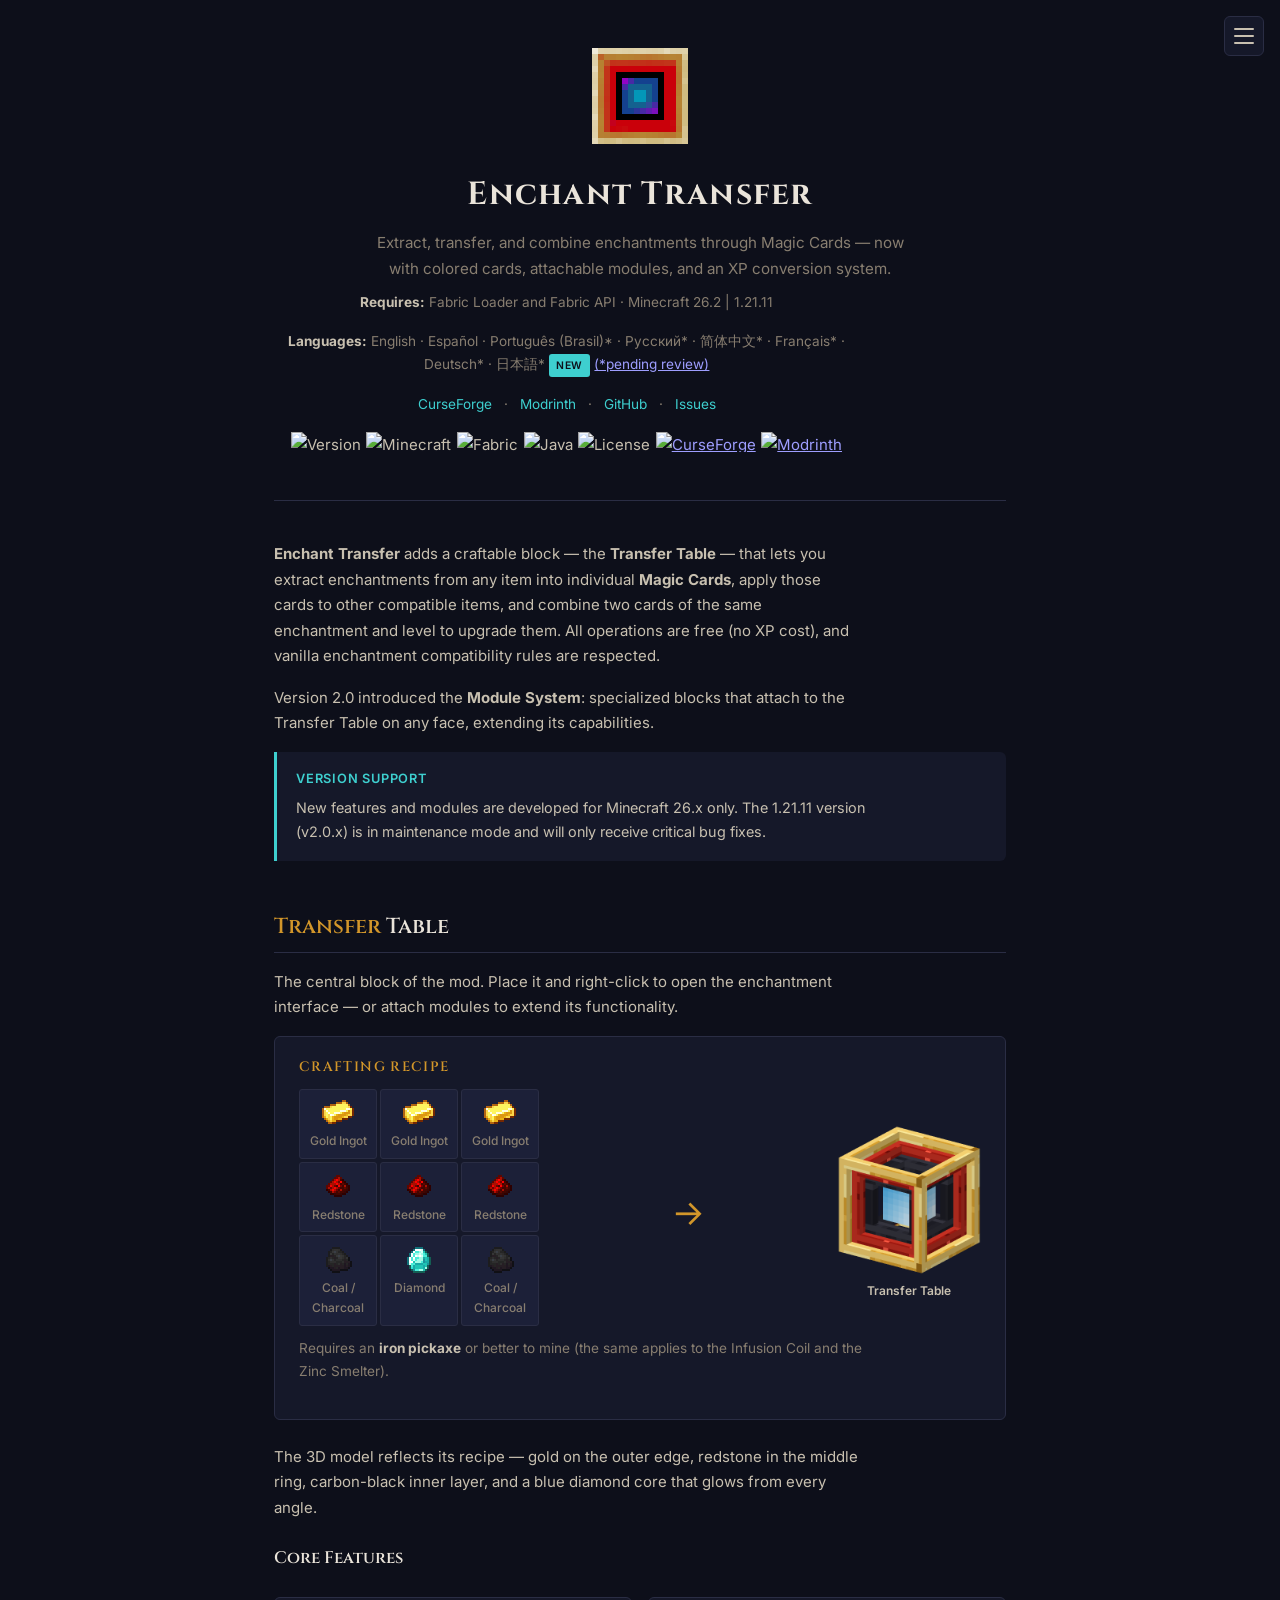
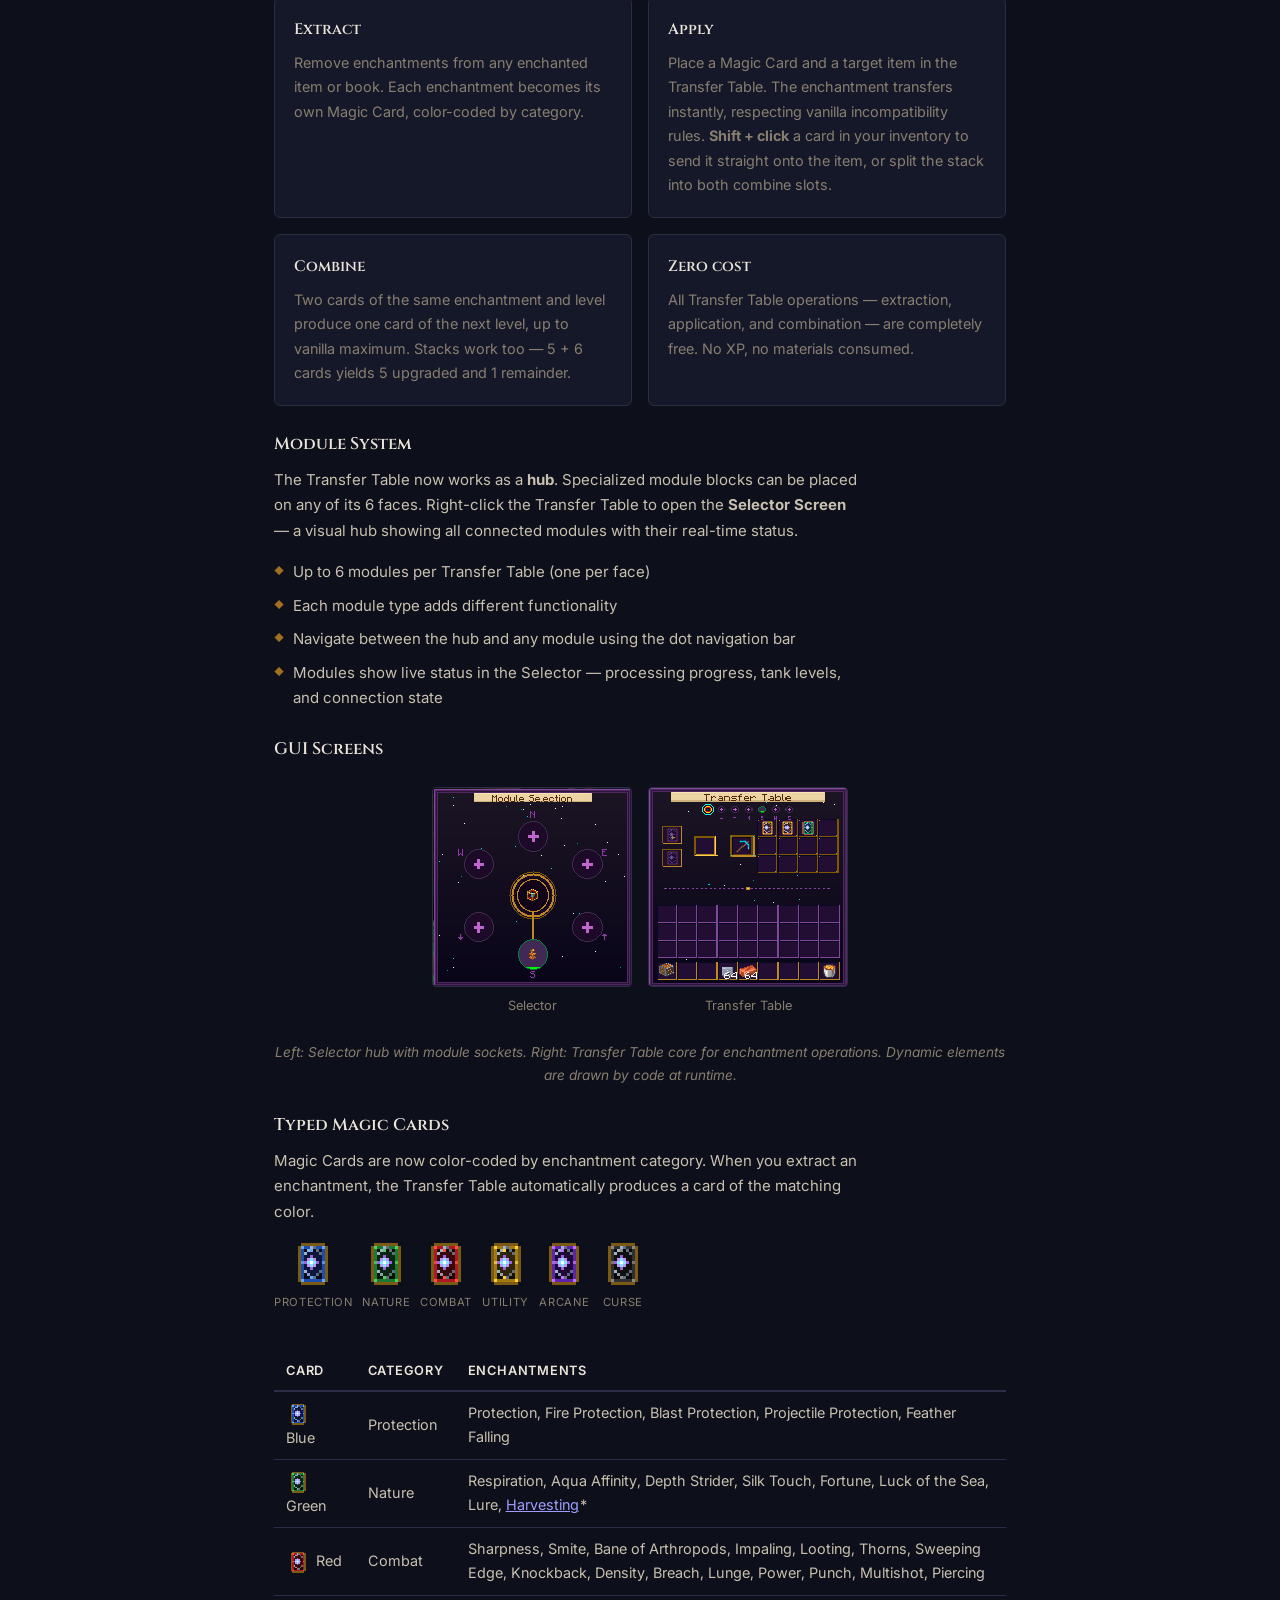
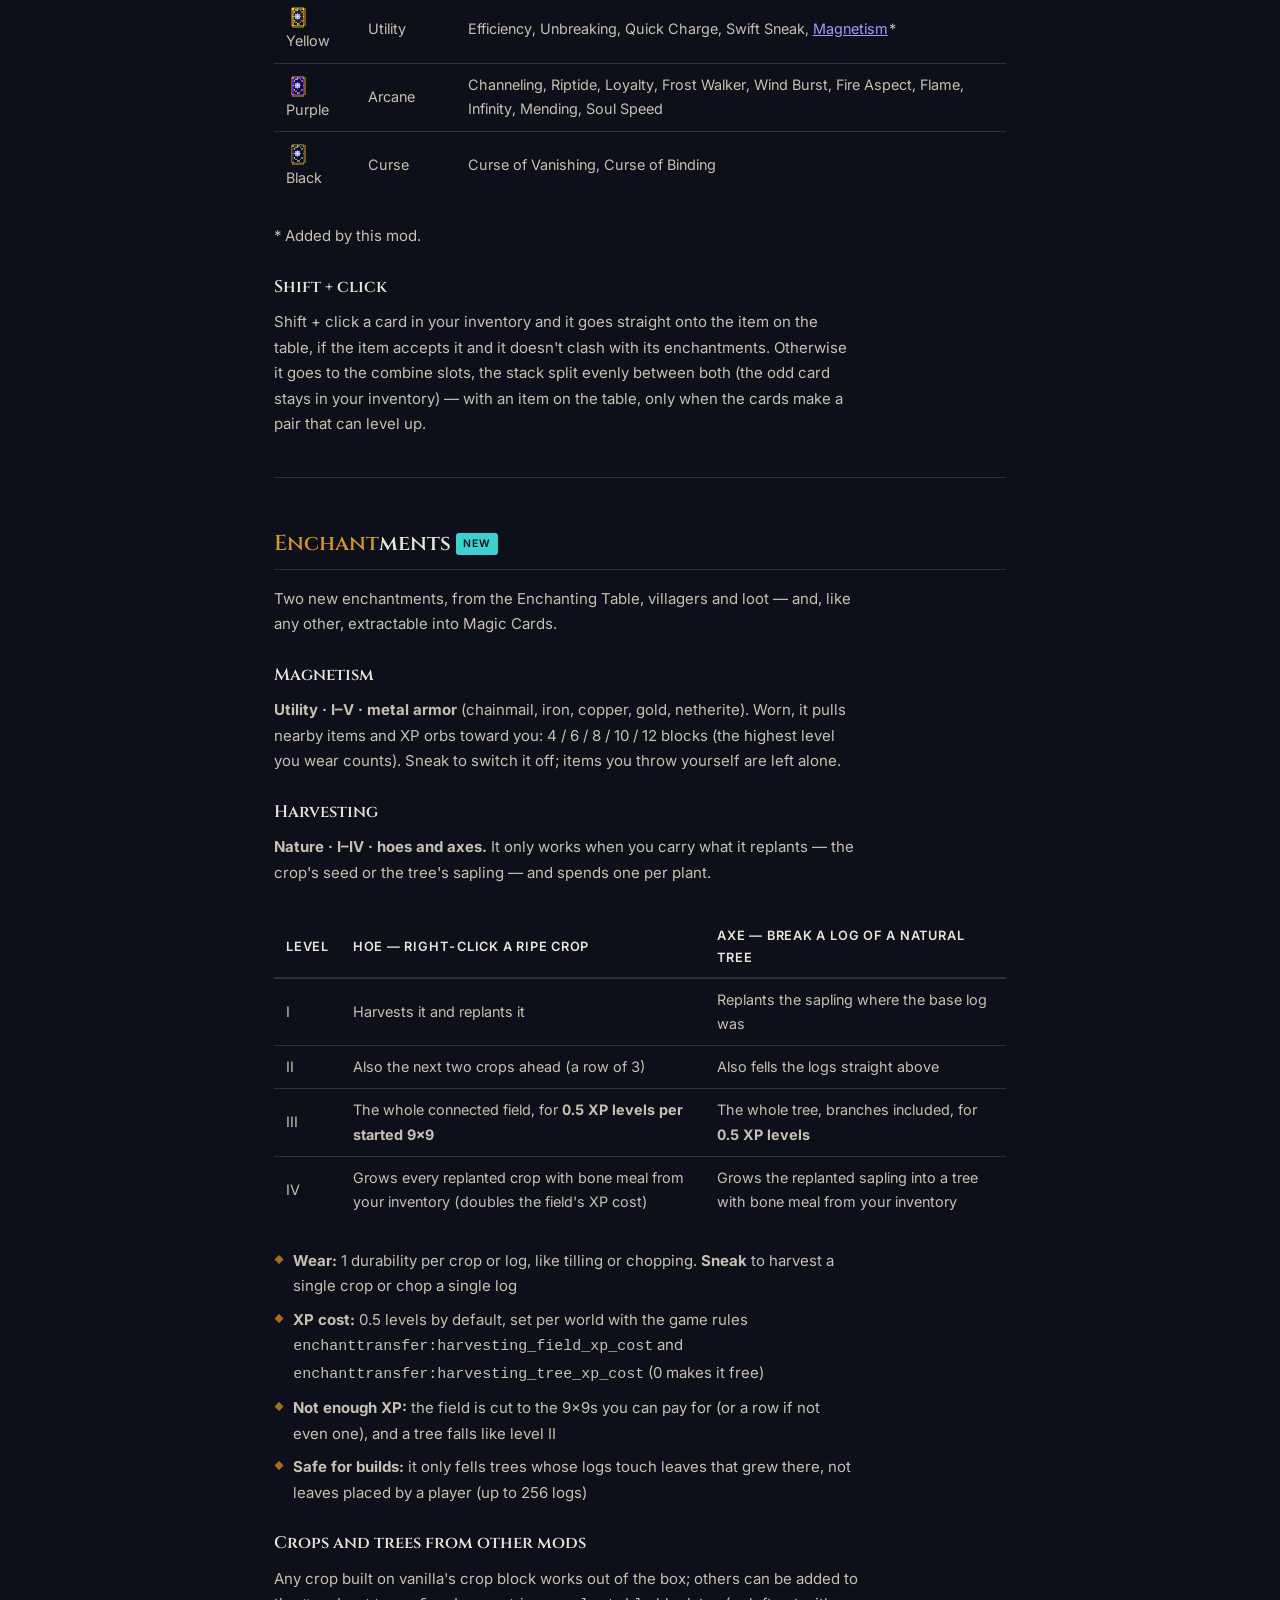
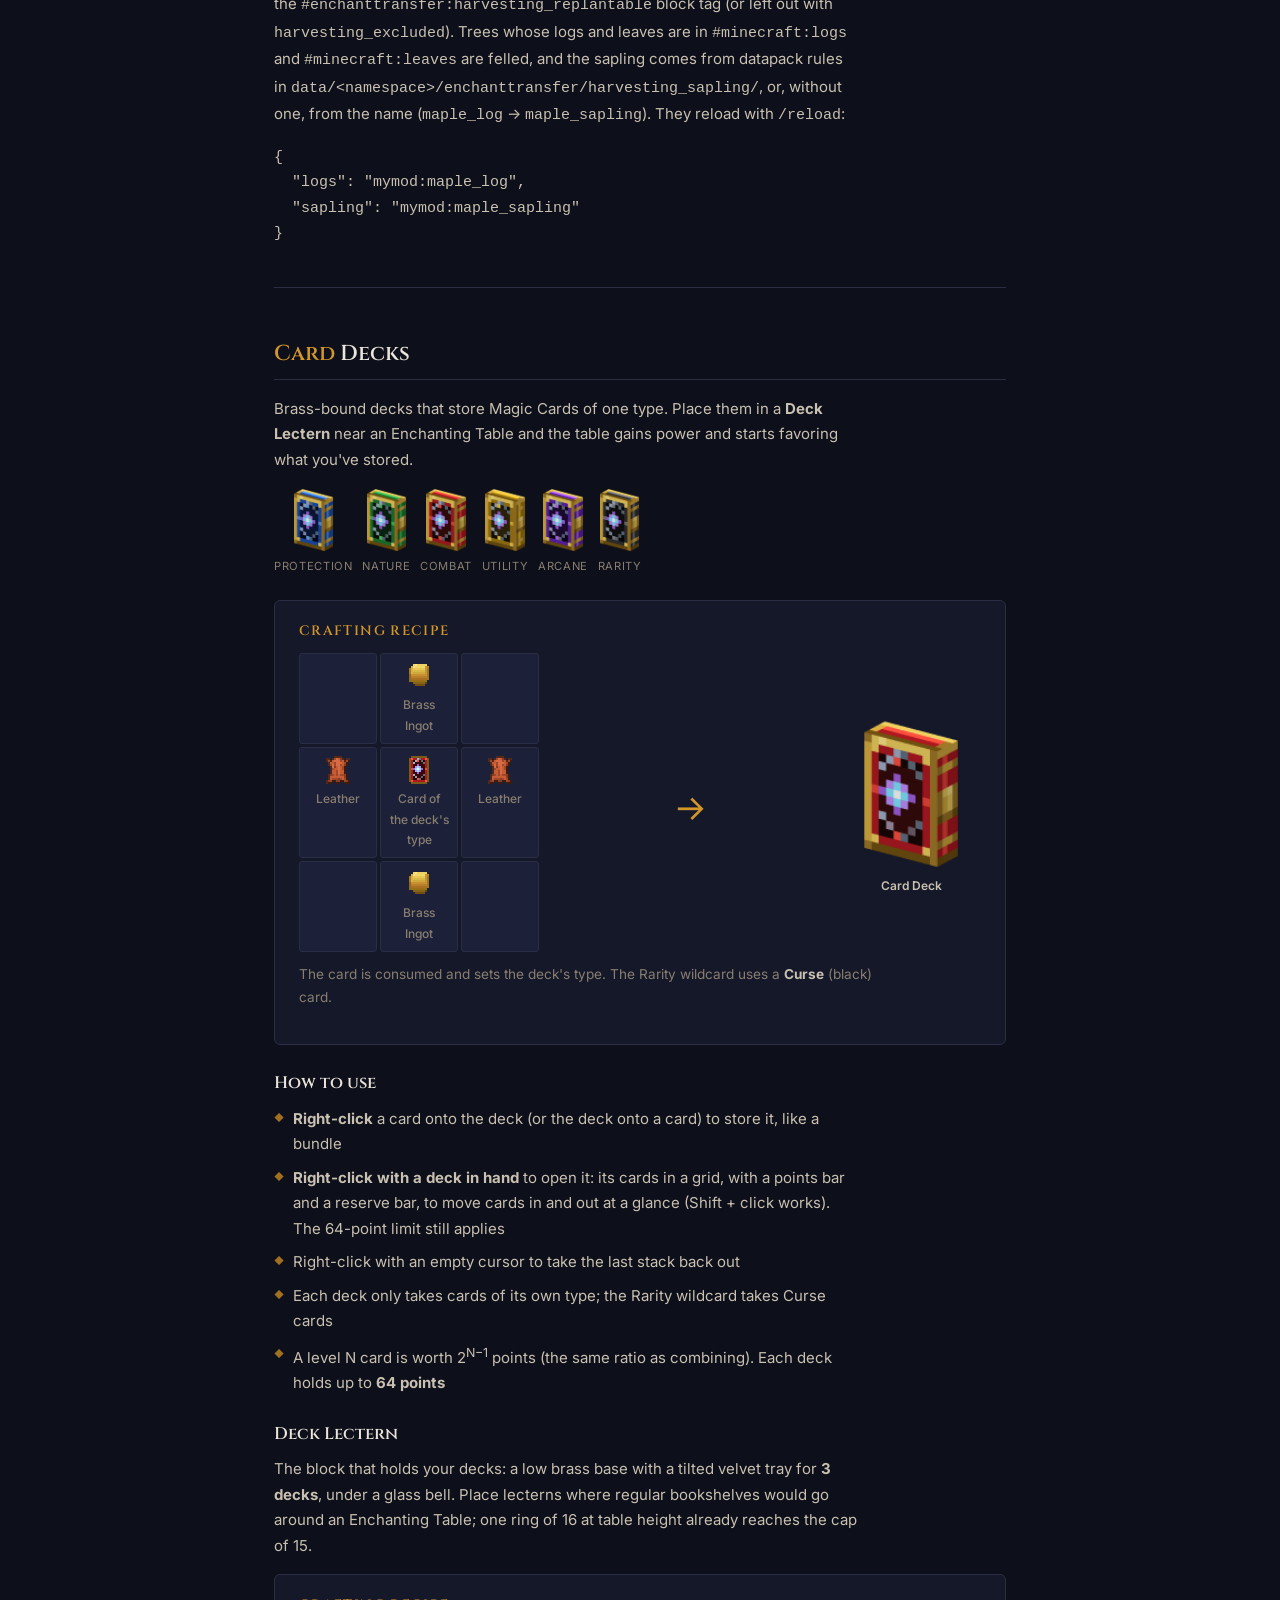
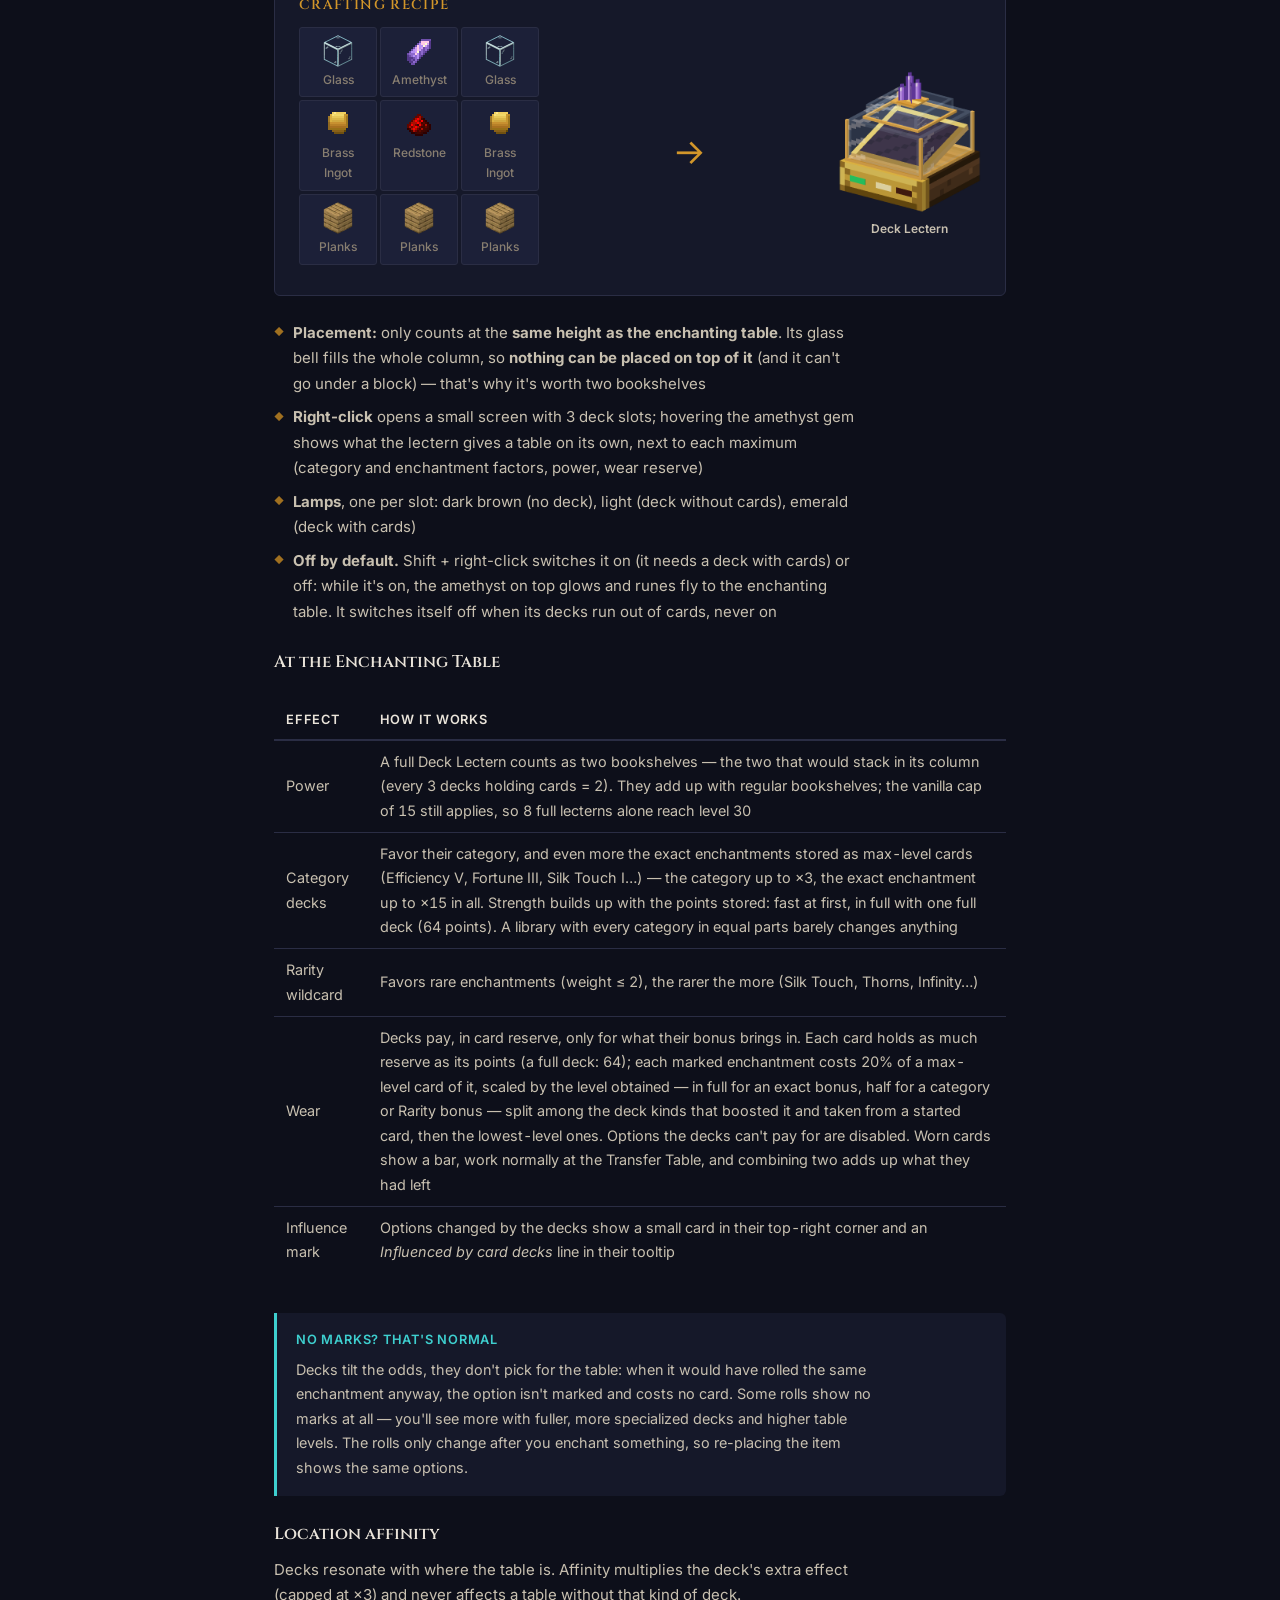
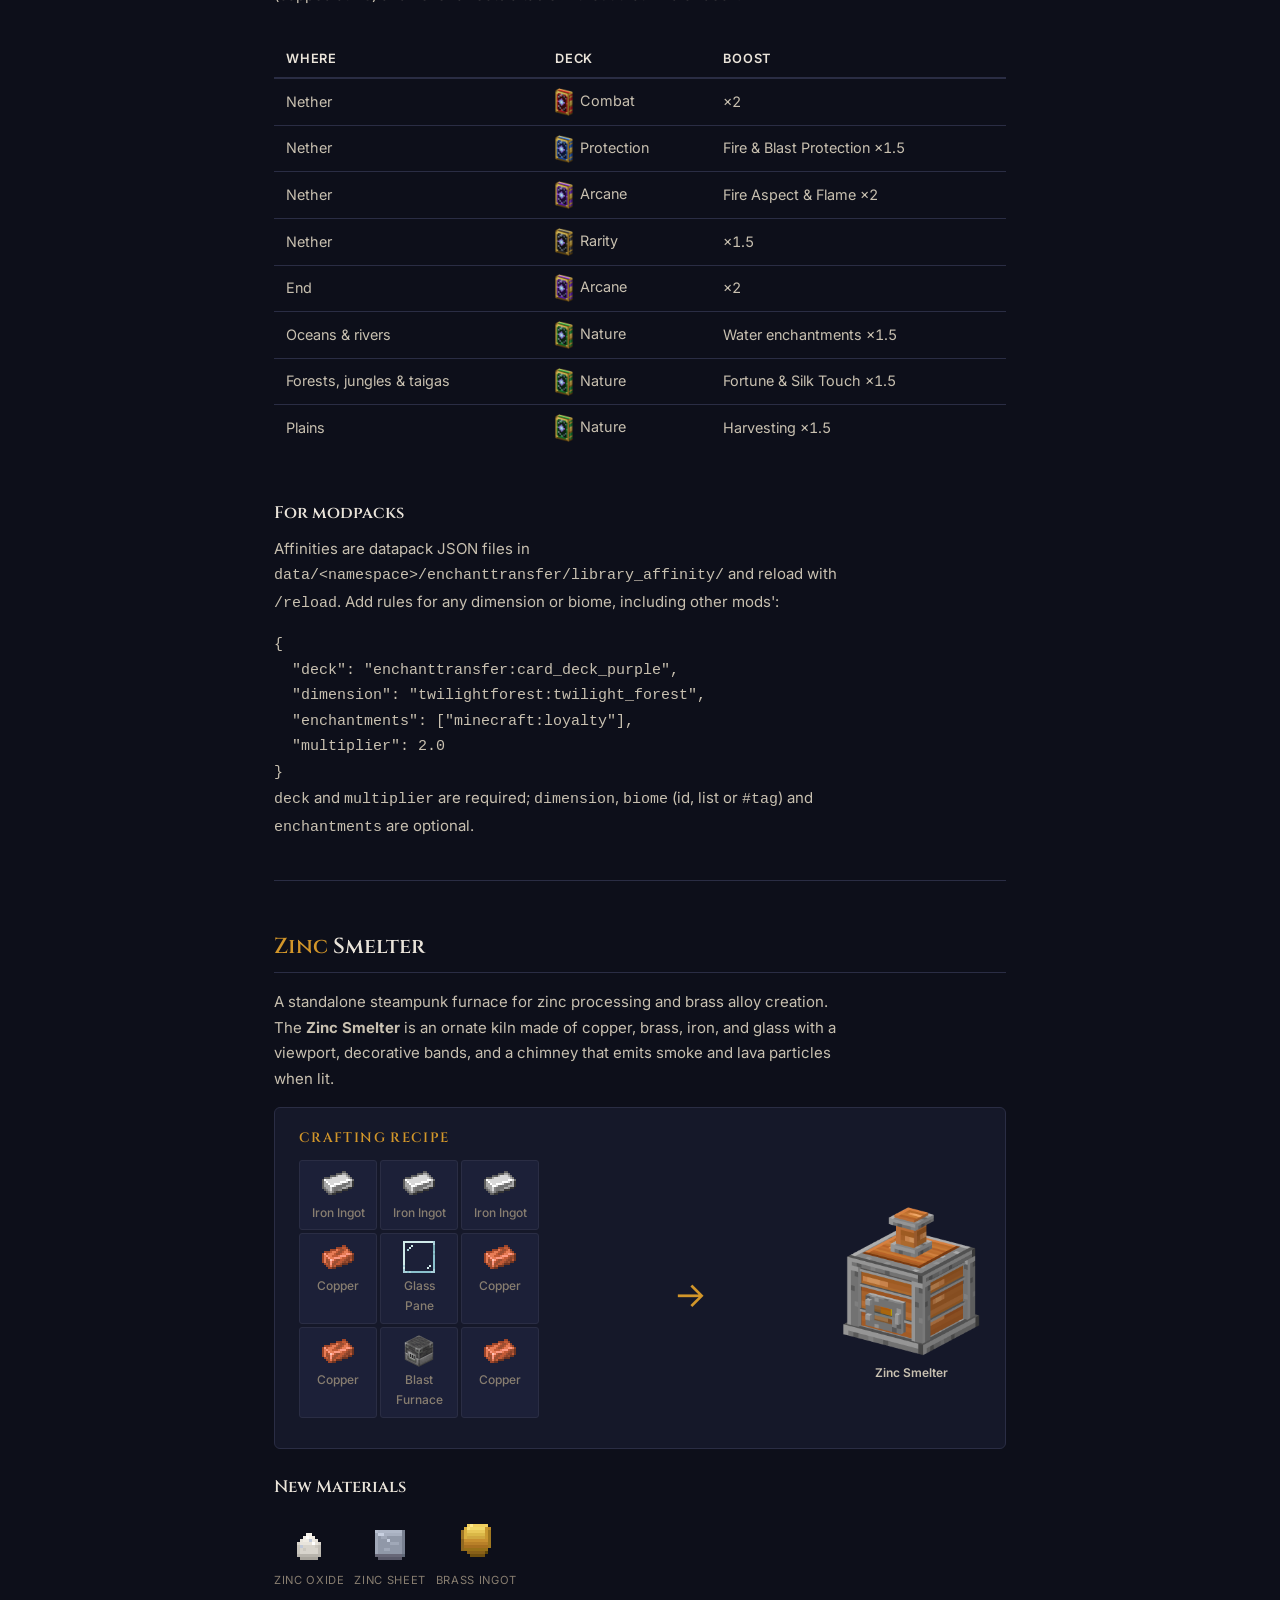
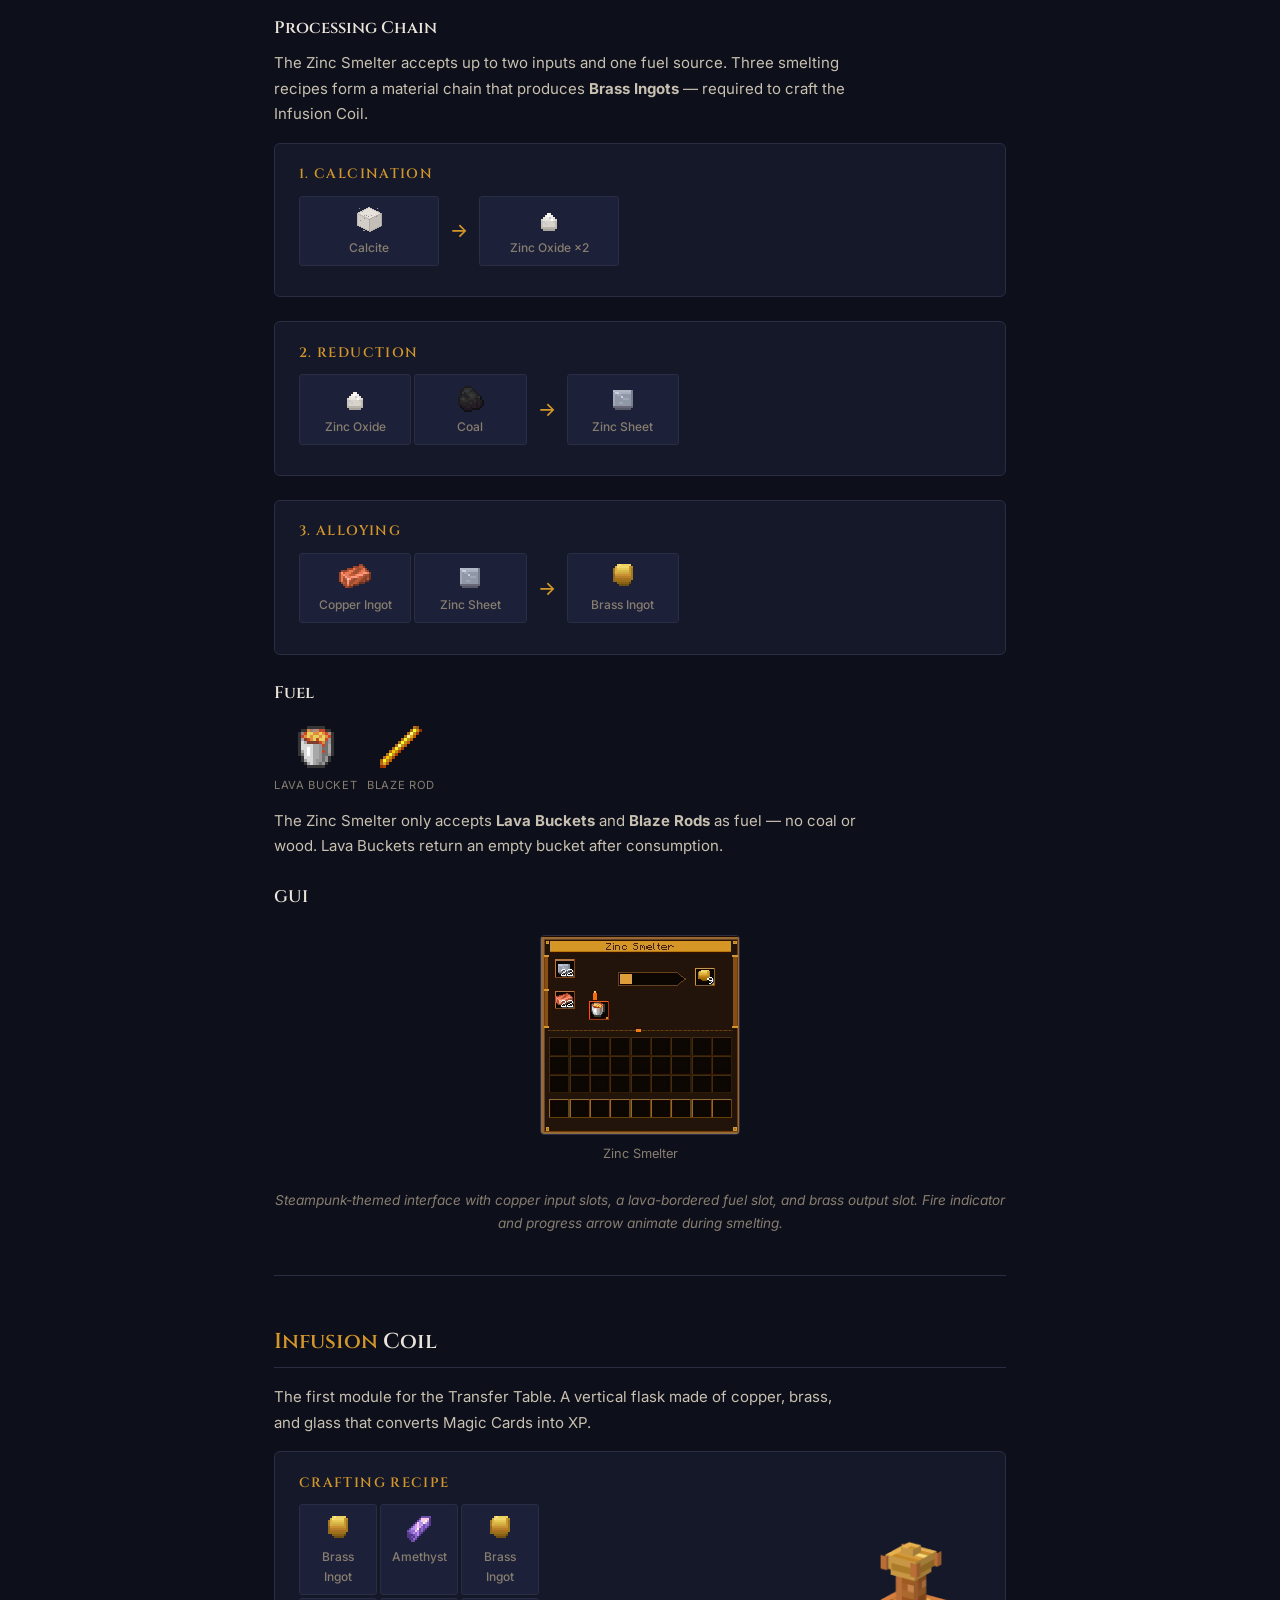
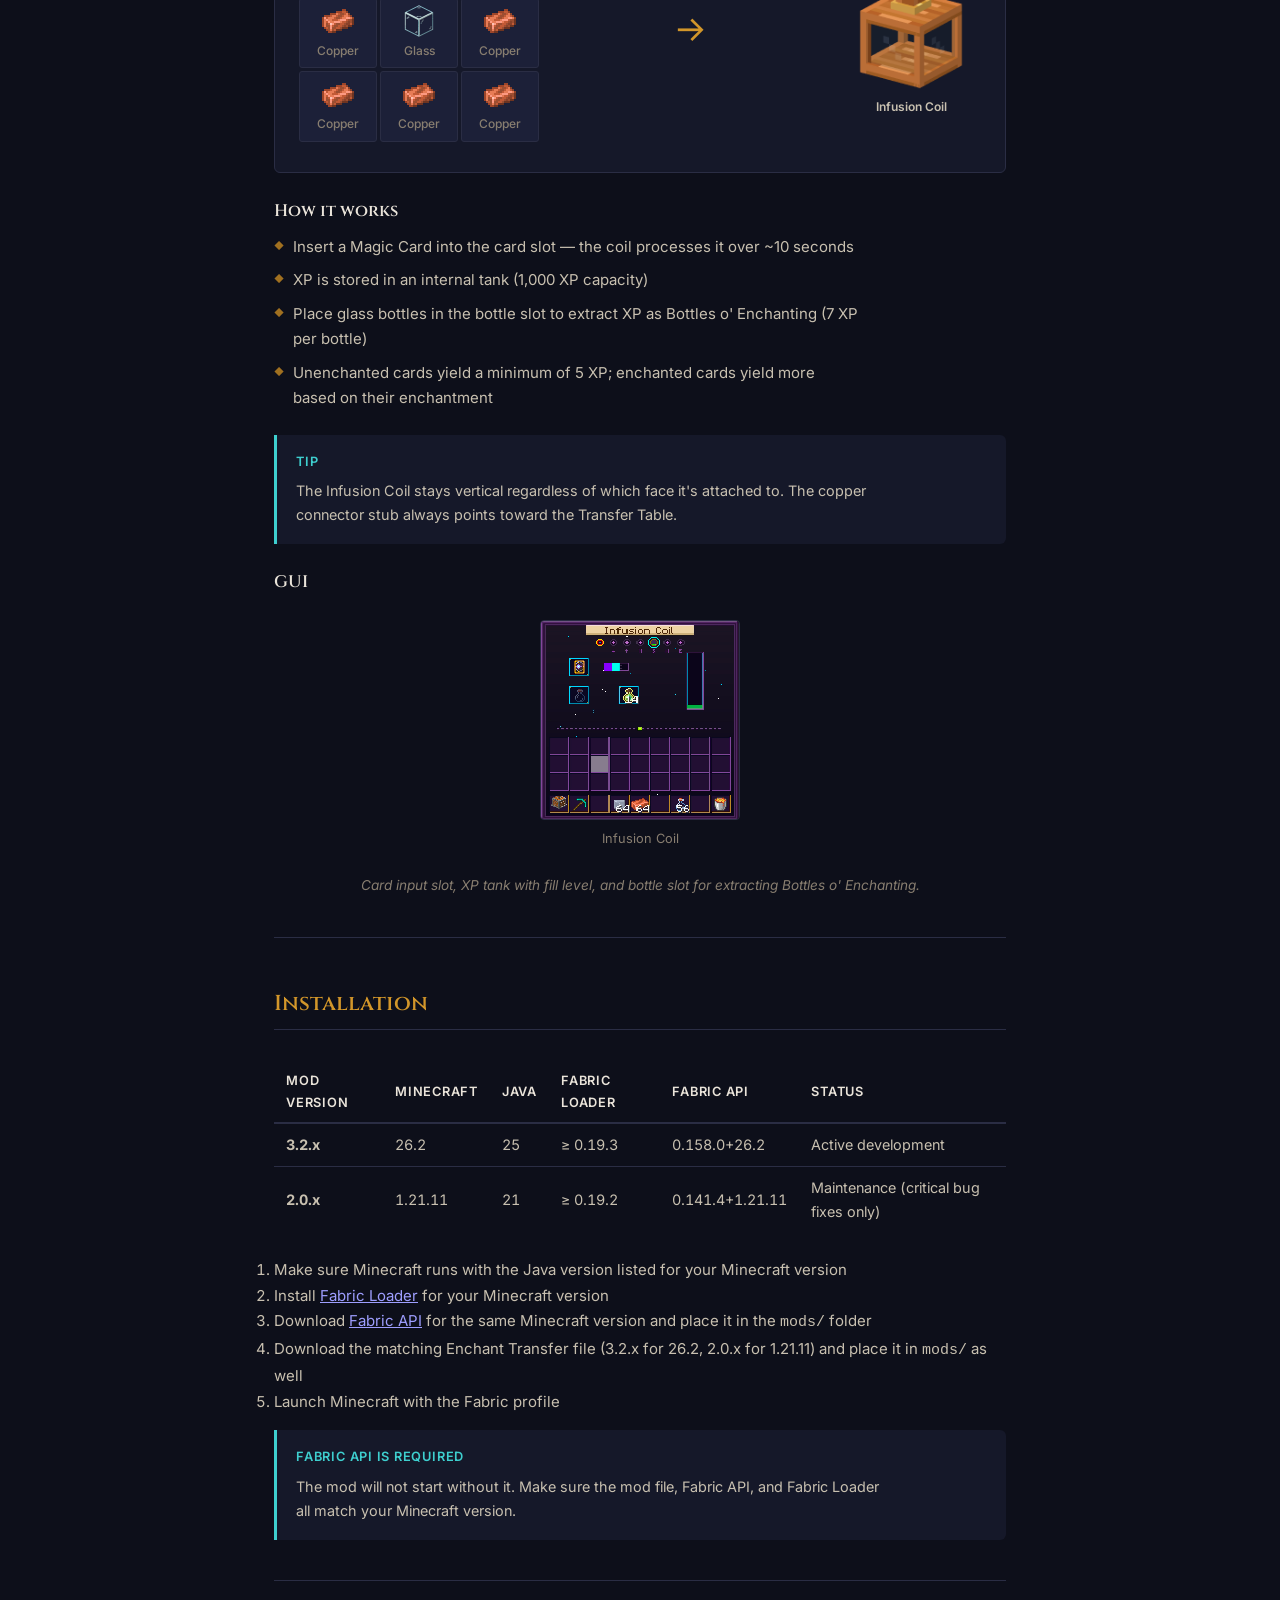
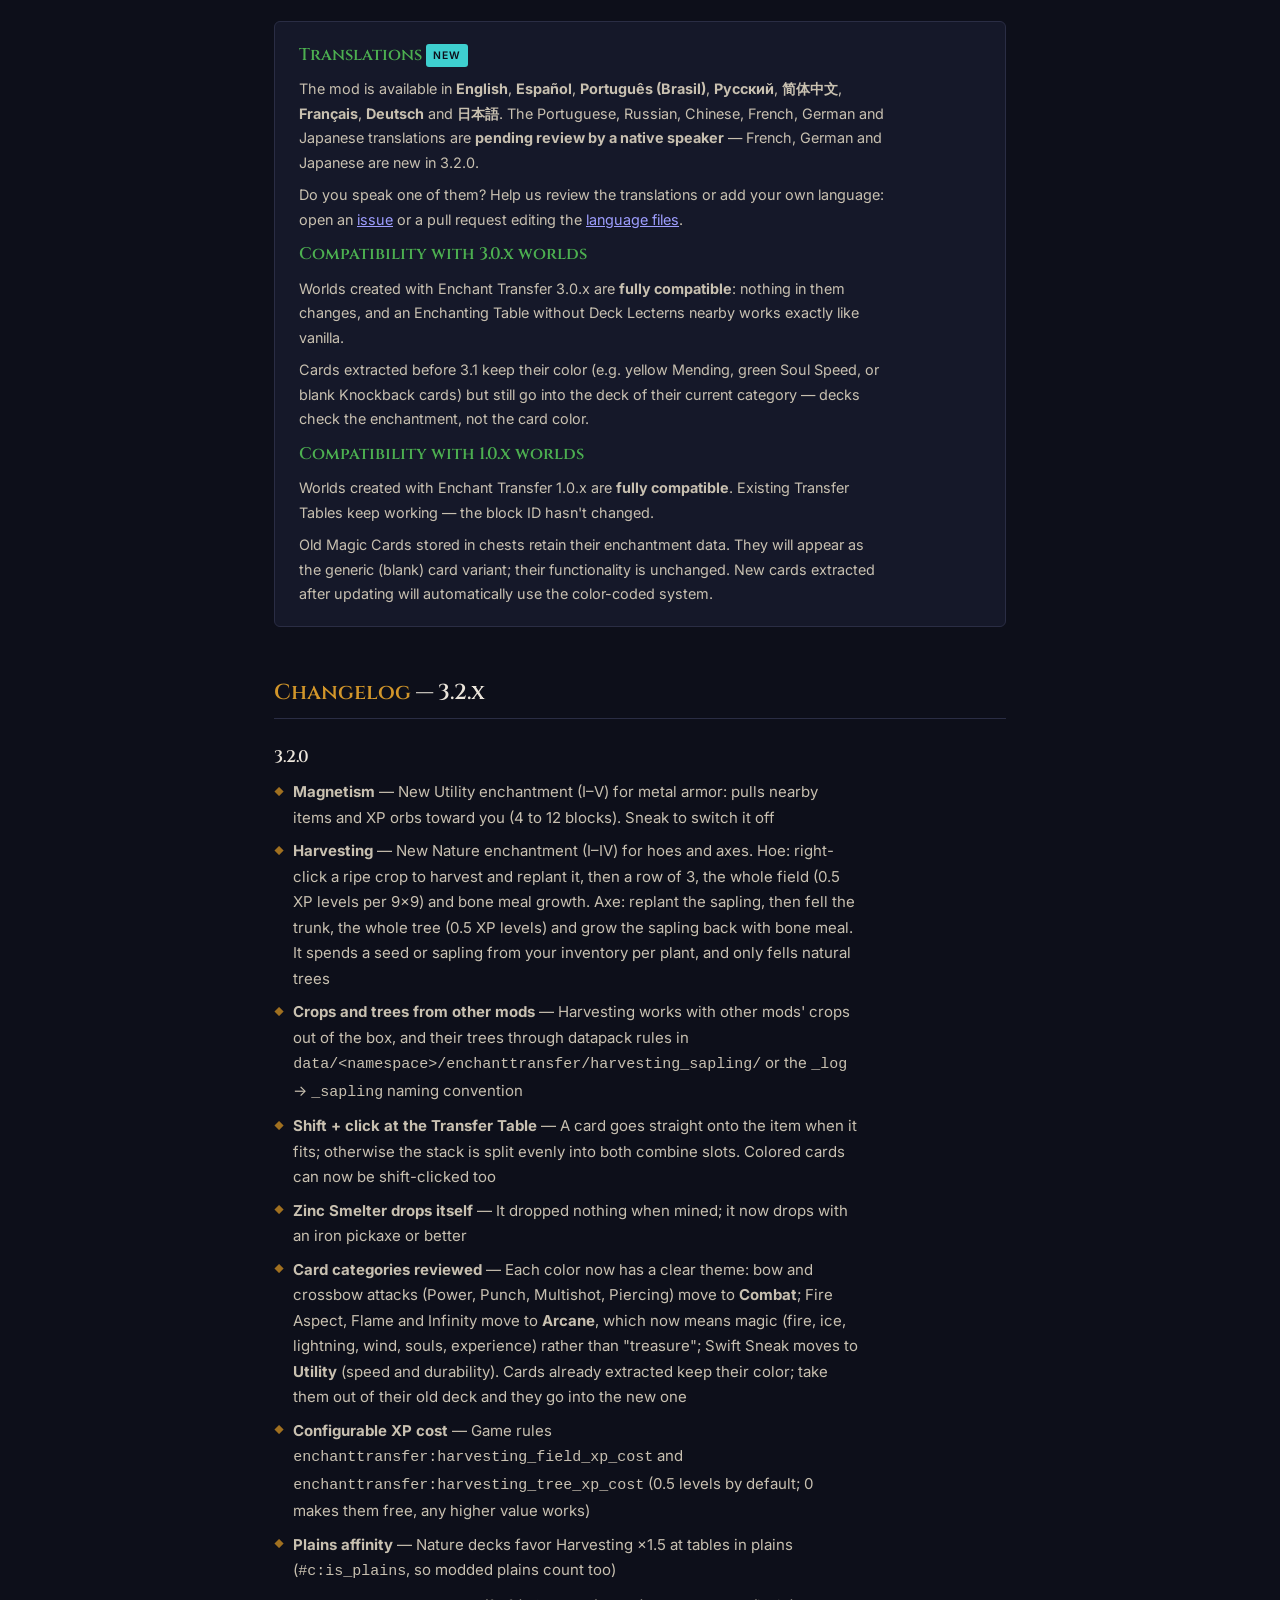
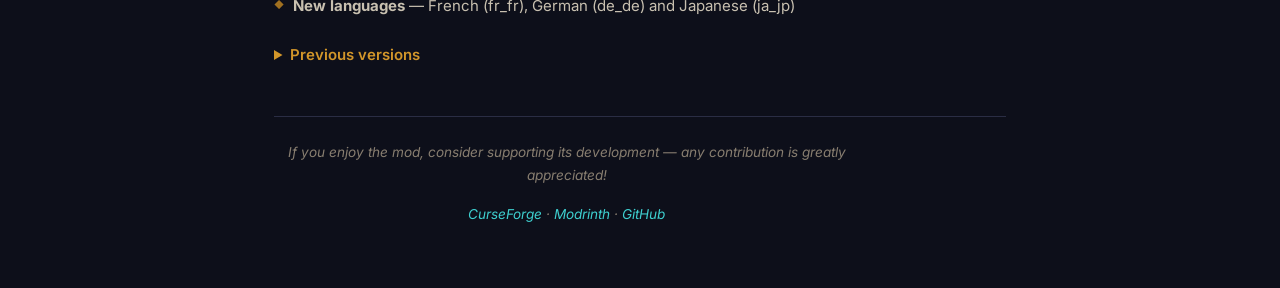
==== commit 2c6dfc82: "chore: bump version to 3.2.0 [skip ci]" ====
--- a/docs/index.html
+++ b/docs/index.html
@@ -38,7 +38,7 @@
   "description": "Extract, transfer, and combine enchantments through Magic Cards. Fabric mod for Minecraft with colored cards, attachable modules, and an XP conversion system.",
   "applicationCategory": "GameApplication",
   "operatingSystem": "Windows, macOS, Linux",
-  "softwareVersion": "3.1.2",
+  "softwareVersion": "3.2.0",
   "url": "https://arensis.github.io/enchant-transfer-mod/",
   "image": "https://arensis.github.io/enchant-transfer-mod/images/og-image.png",
   "downloadUrl": "https://www.curseforge.com/minecraft/mc-mods/enchant-transfer",
@@ -101,7 +101,7 @@
     </p>
     <!-- AUTO:badges -->
     <p class="badges">
-      <img src="https://img.shields.io/badge/version-3.1.2-d2962a" alt="Version">
+      <img src="https://img.shields.io/badge/version-3.2.0-d2962a" alt="Version">
       <img src="https://img.shields.io/badge/minecraft-26.2_%7C_1.21.11-62b47a?logo=minecraft&amp;logoColor=white" alt="Minecraft">
       <img src="https://img.shields.io/badge/fabric_loader-≥0.19.3_%7C_≥0.19.2-dbd0b4" alt="Fabric">
       <img src="https://img.shields.io/badge/java-25_%7C_21-ED8B00?logo=openjdk&amp;logoColor=white" alt="Java">
@@ -616,7 +616,7 @@
       </thead>
       <tbody>
         <tr>
-          <td><strong>3.1.x</strong></td>
+          <td><strong>3.2.x</strong></td>
           <td>26.2</td>
           <td>25</td>
           <td>≥ 0.19.3</td>
@@ -639,7 +639,7 @@
     <li>Make sure Minecraft runs with the Java version listed for your Minecraft version</li>
     <li>Install <a href="https://fabricmc.net/use/">Fabric Loader</a> for your Minecraft version</li>
     <li>Download <a href="https://modrinth.com/mod/fabric-api">Fabric API</a> for the same Minecraft version and place it in the <code>mods/</code> folder</li>
-    <li>Download the matching Enchant Transfer file (3.1.x for 26.2, 2.0.x for 1.21.11) and place it in <code>mods/</code> as well</li>
+    <li>Download the matching Enchant Transfer file (3.2.x for 26.2, 2.0.x for 1.21.11) and place it in <code>mods/</code> as well</li>
     <li>Launch Minecraft with the Fabric profile</li>
   </ol>
   <!-- /AUTO:installation -->
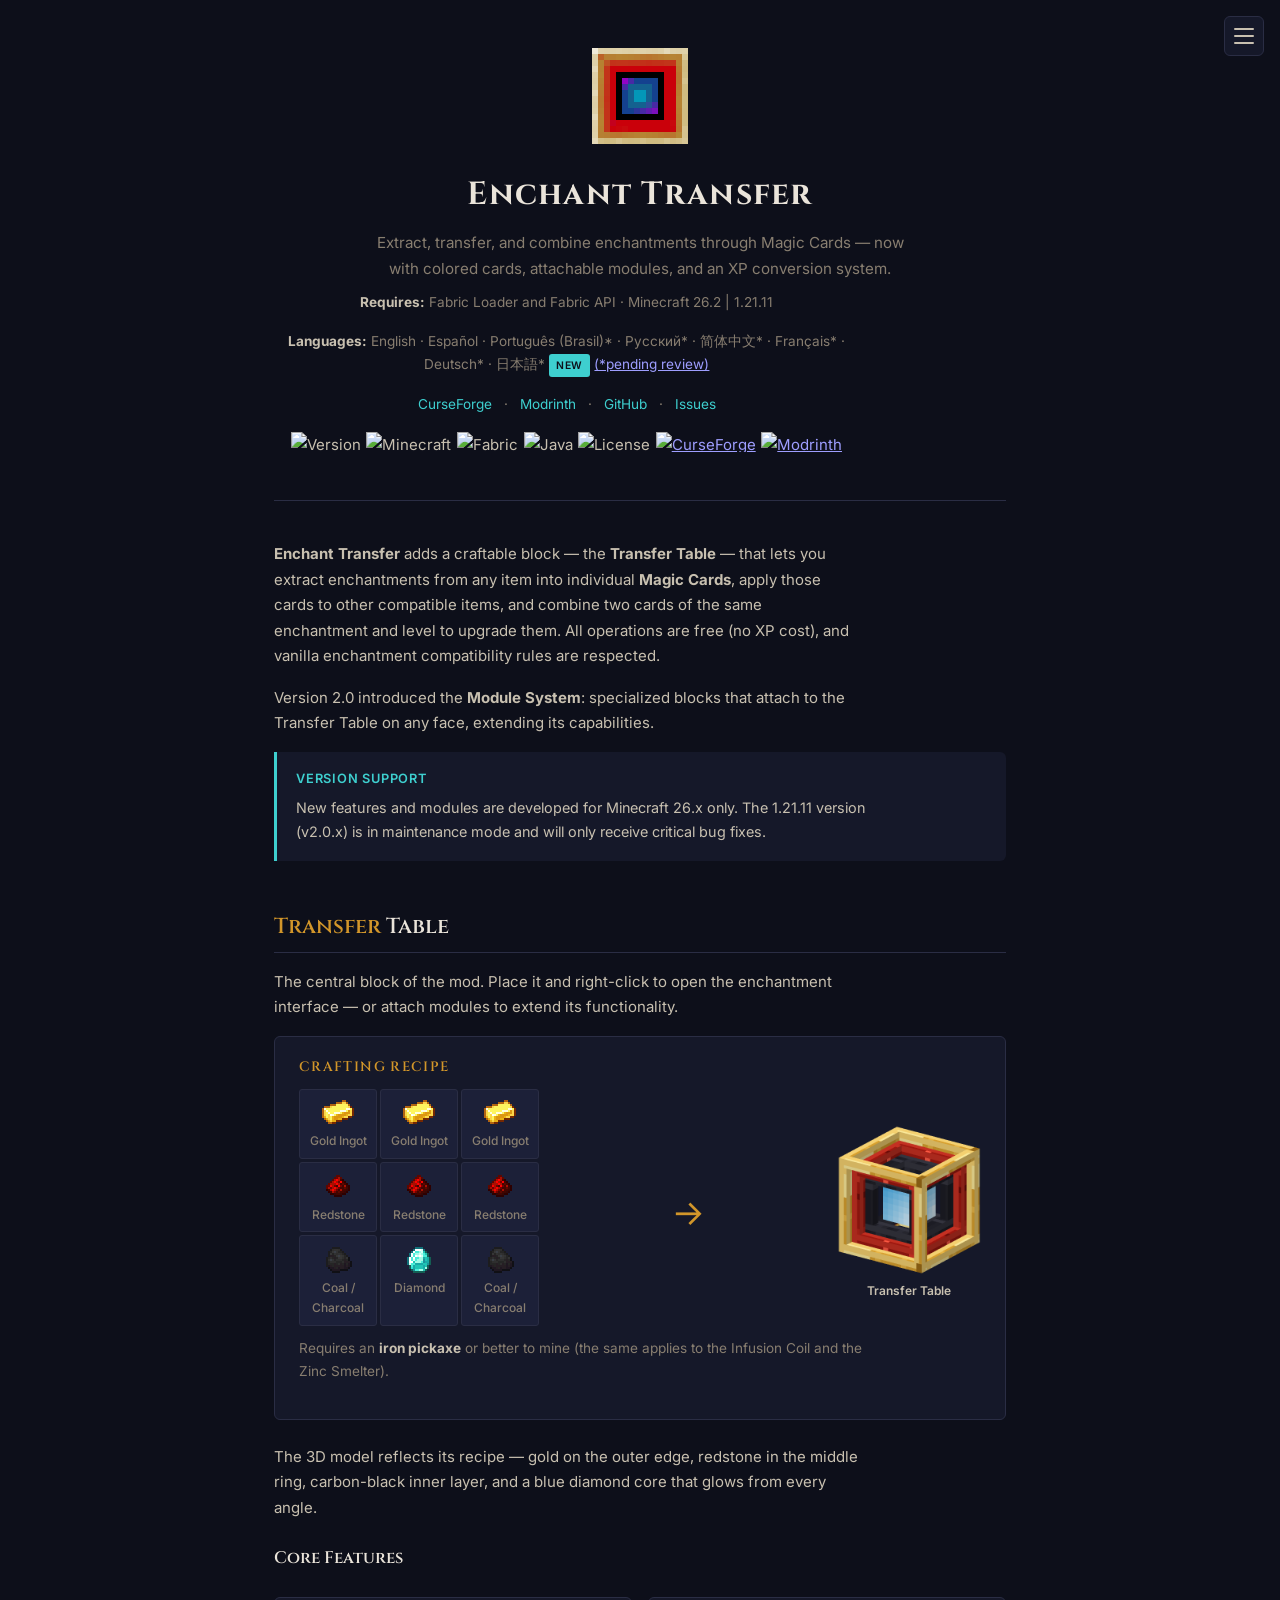
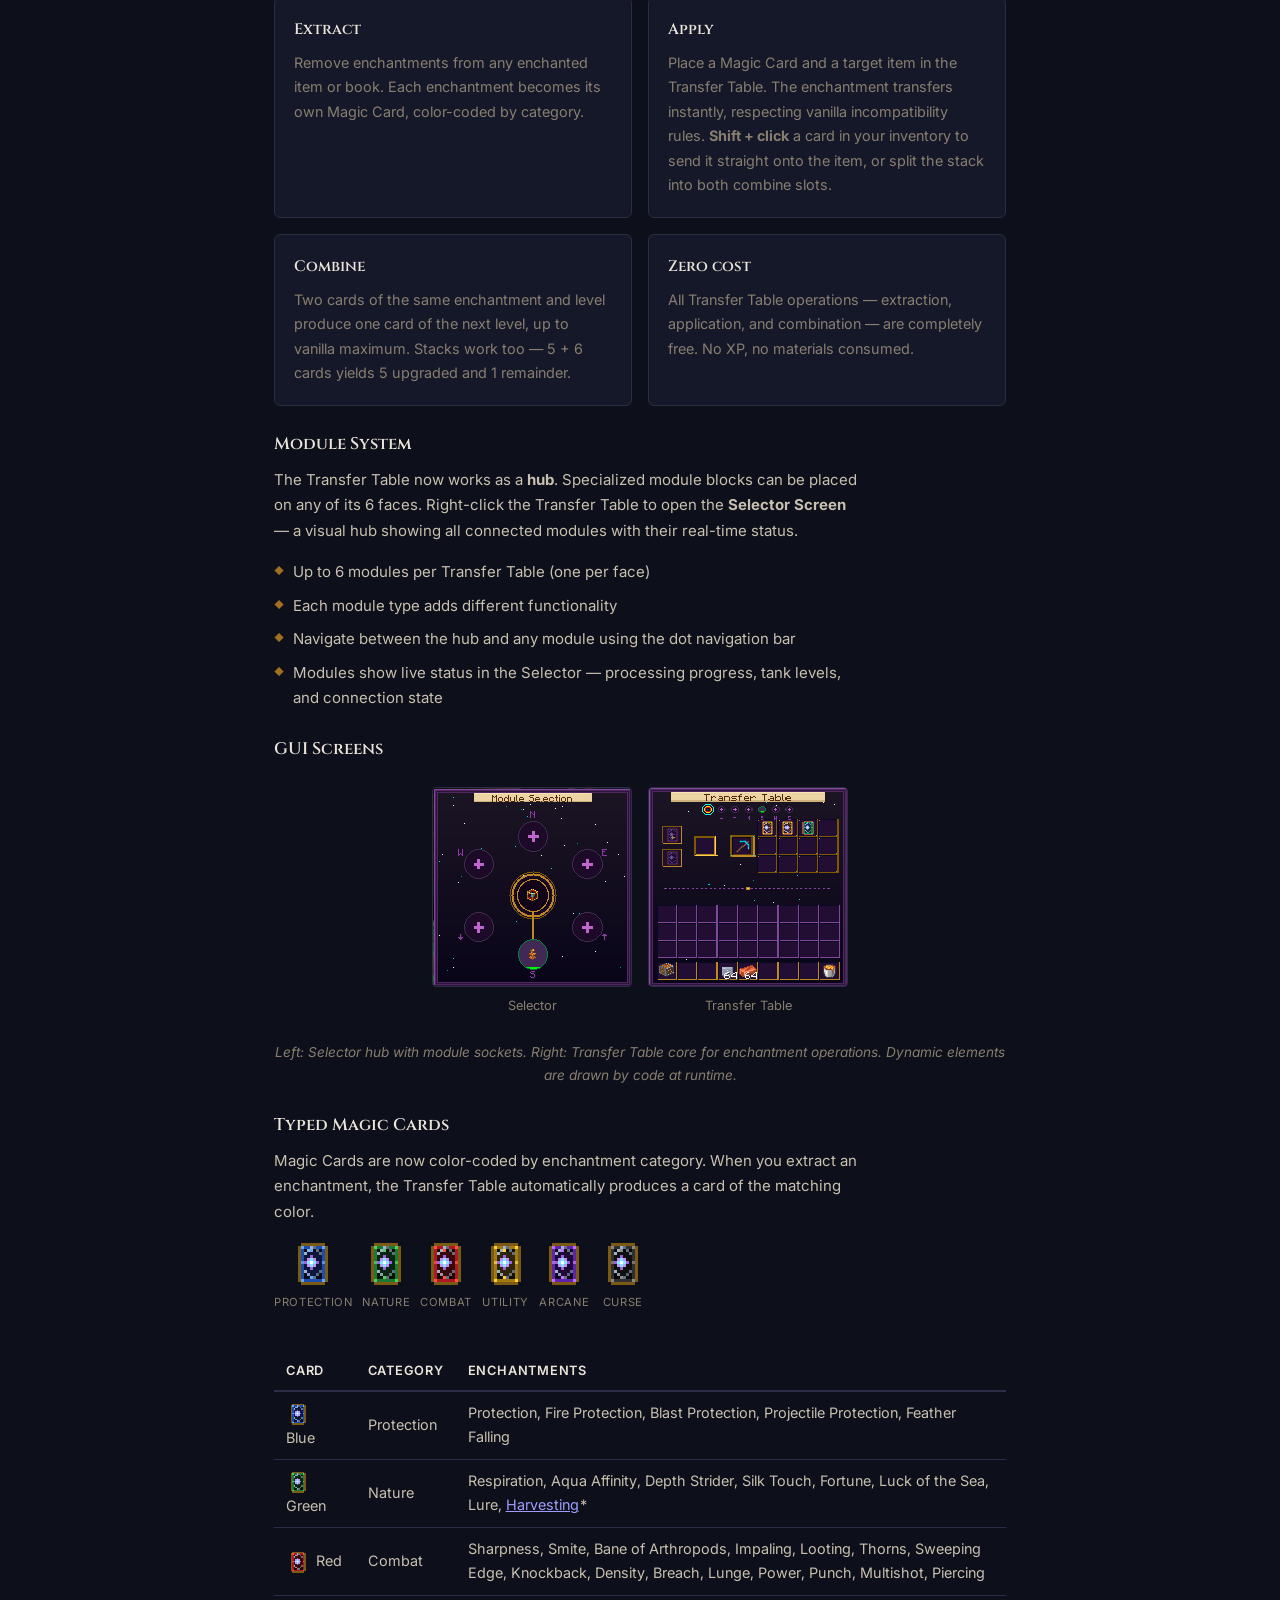
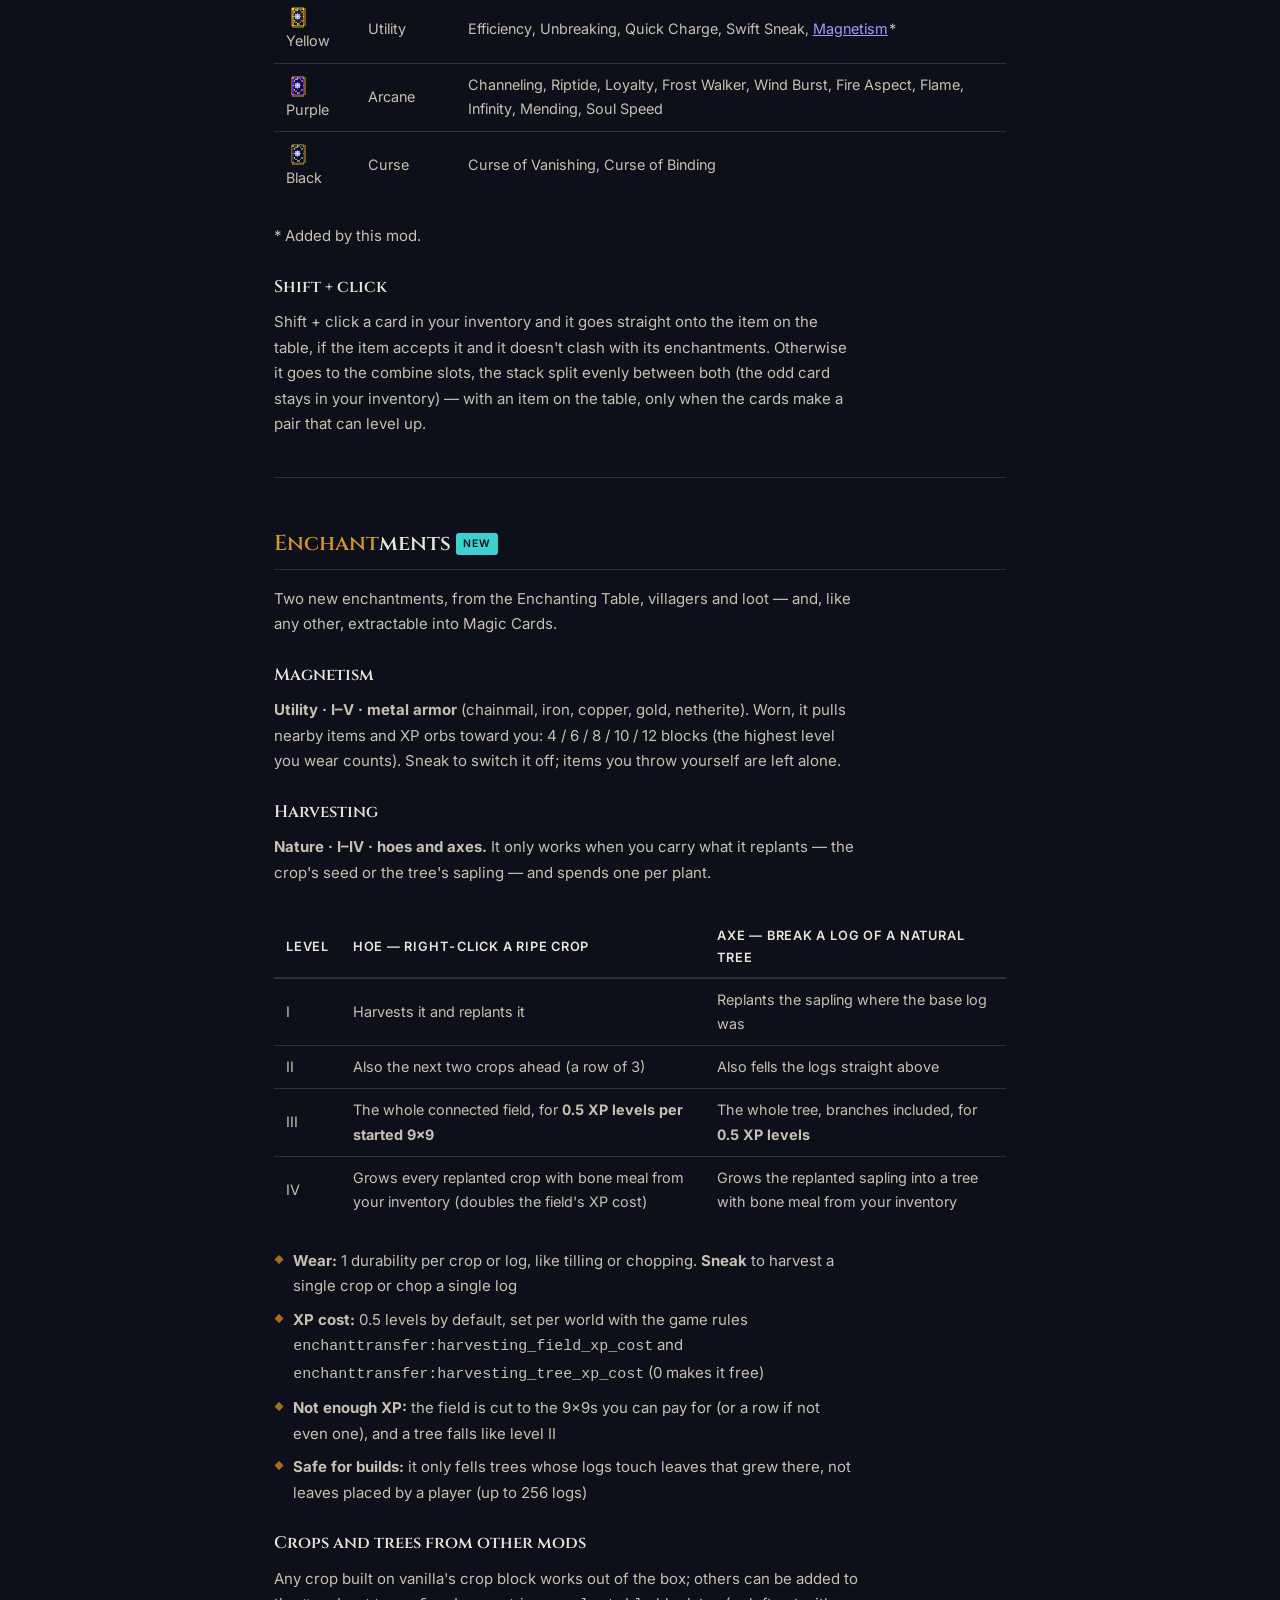
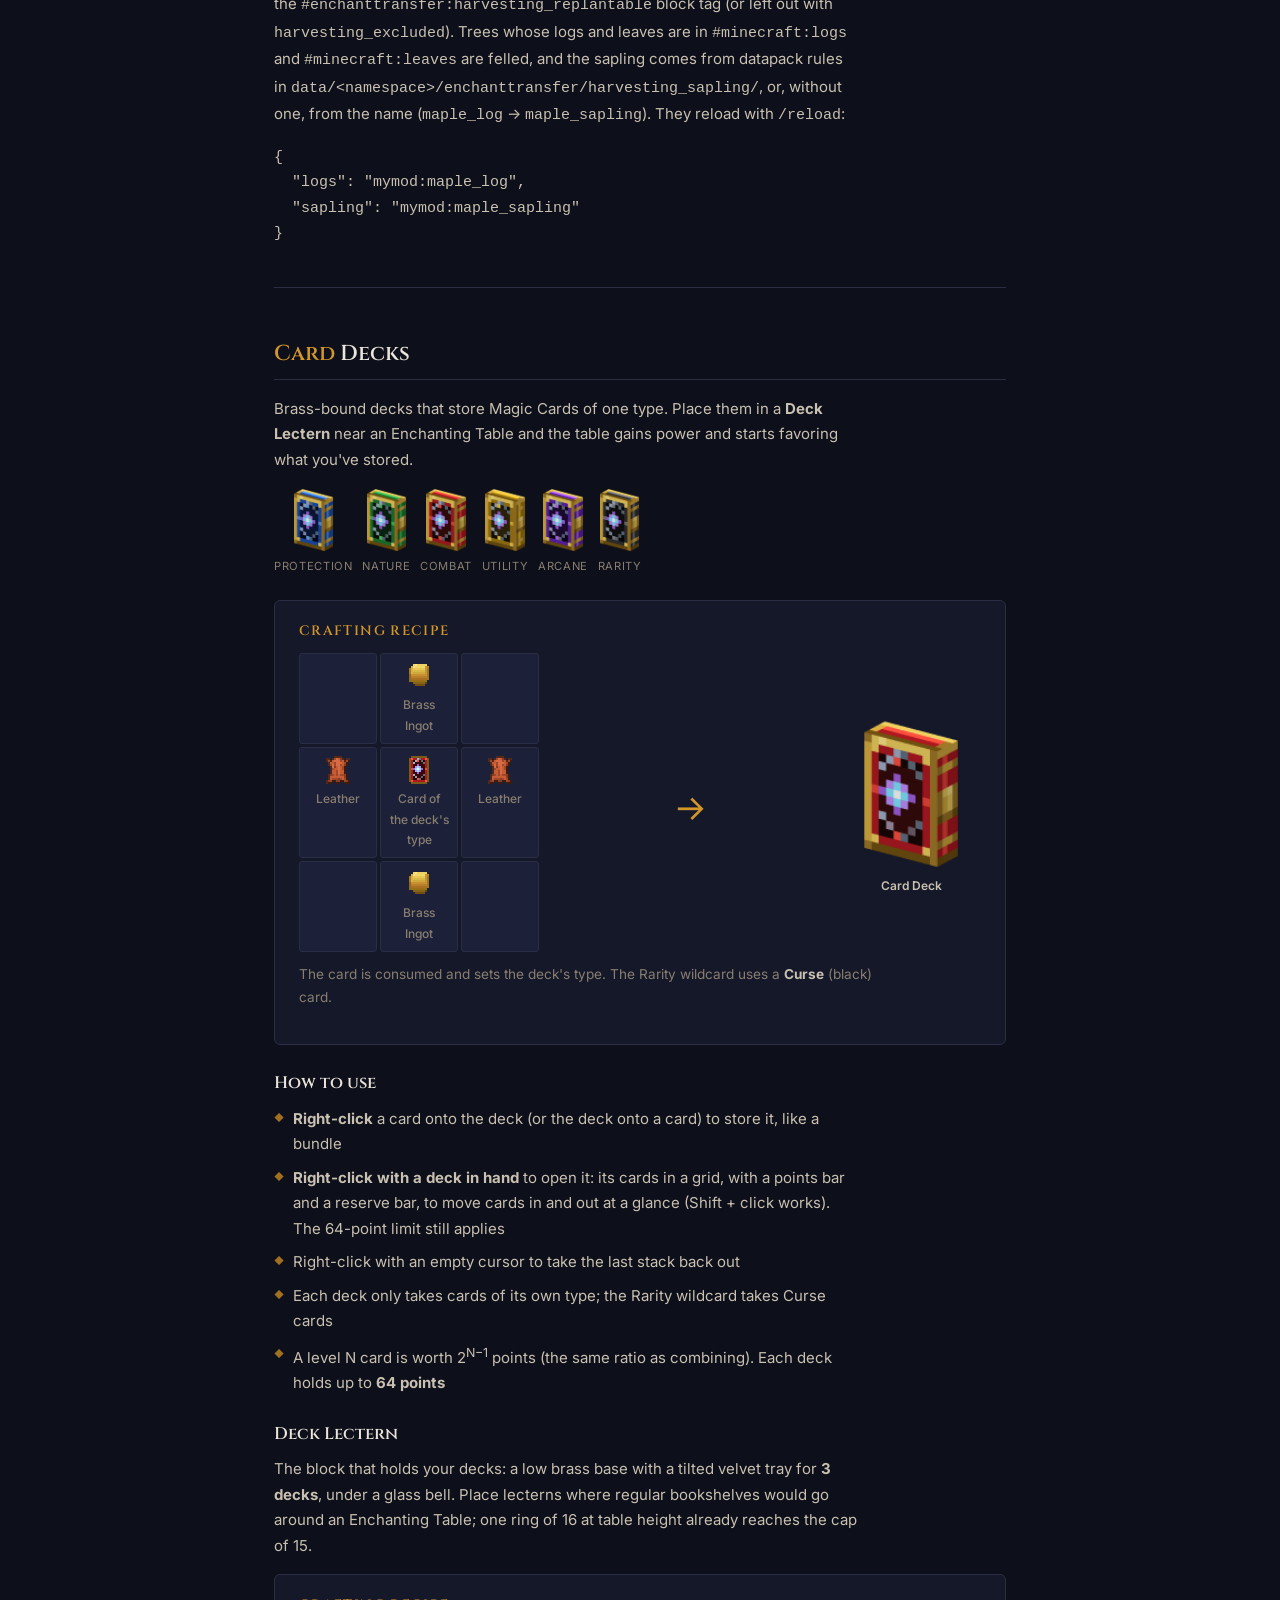
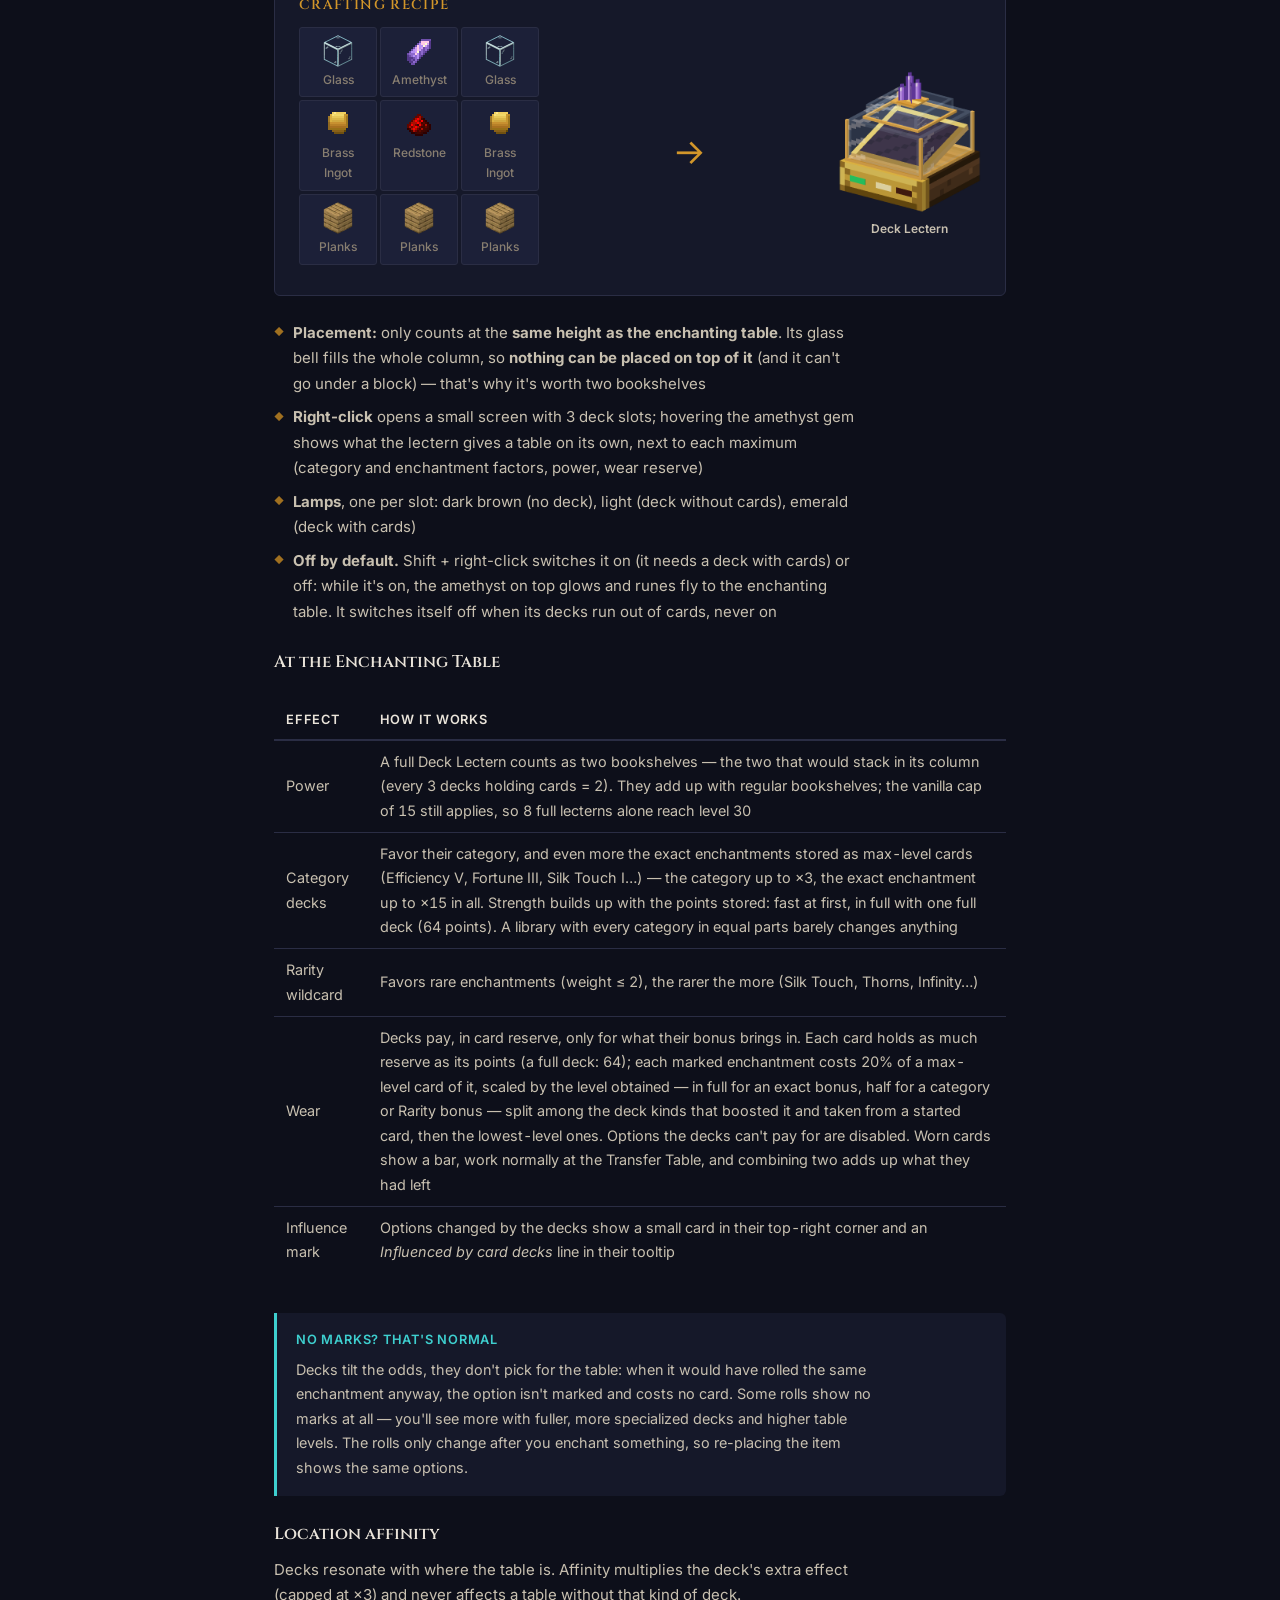
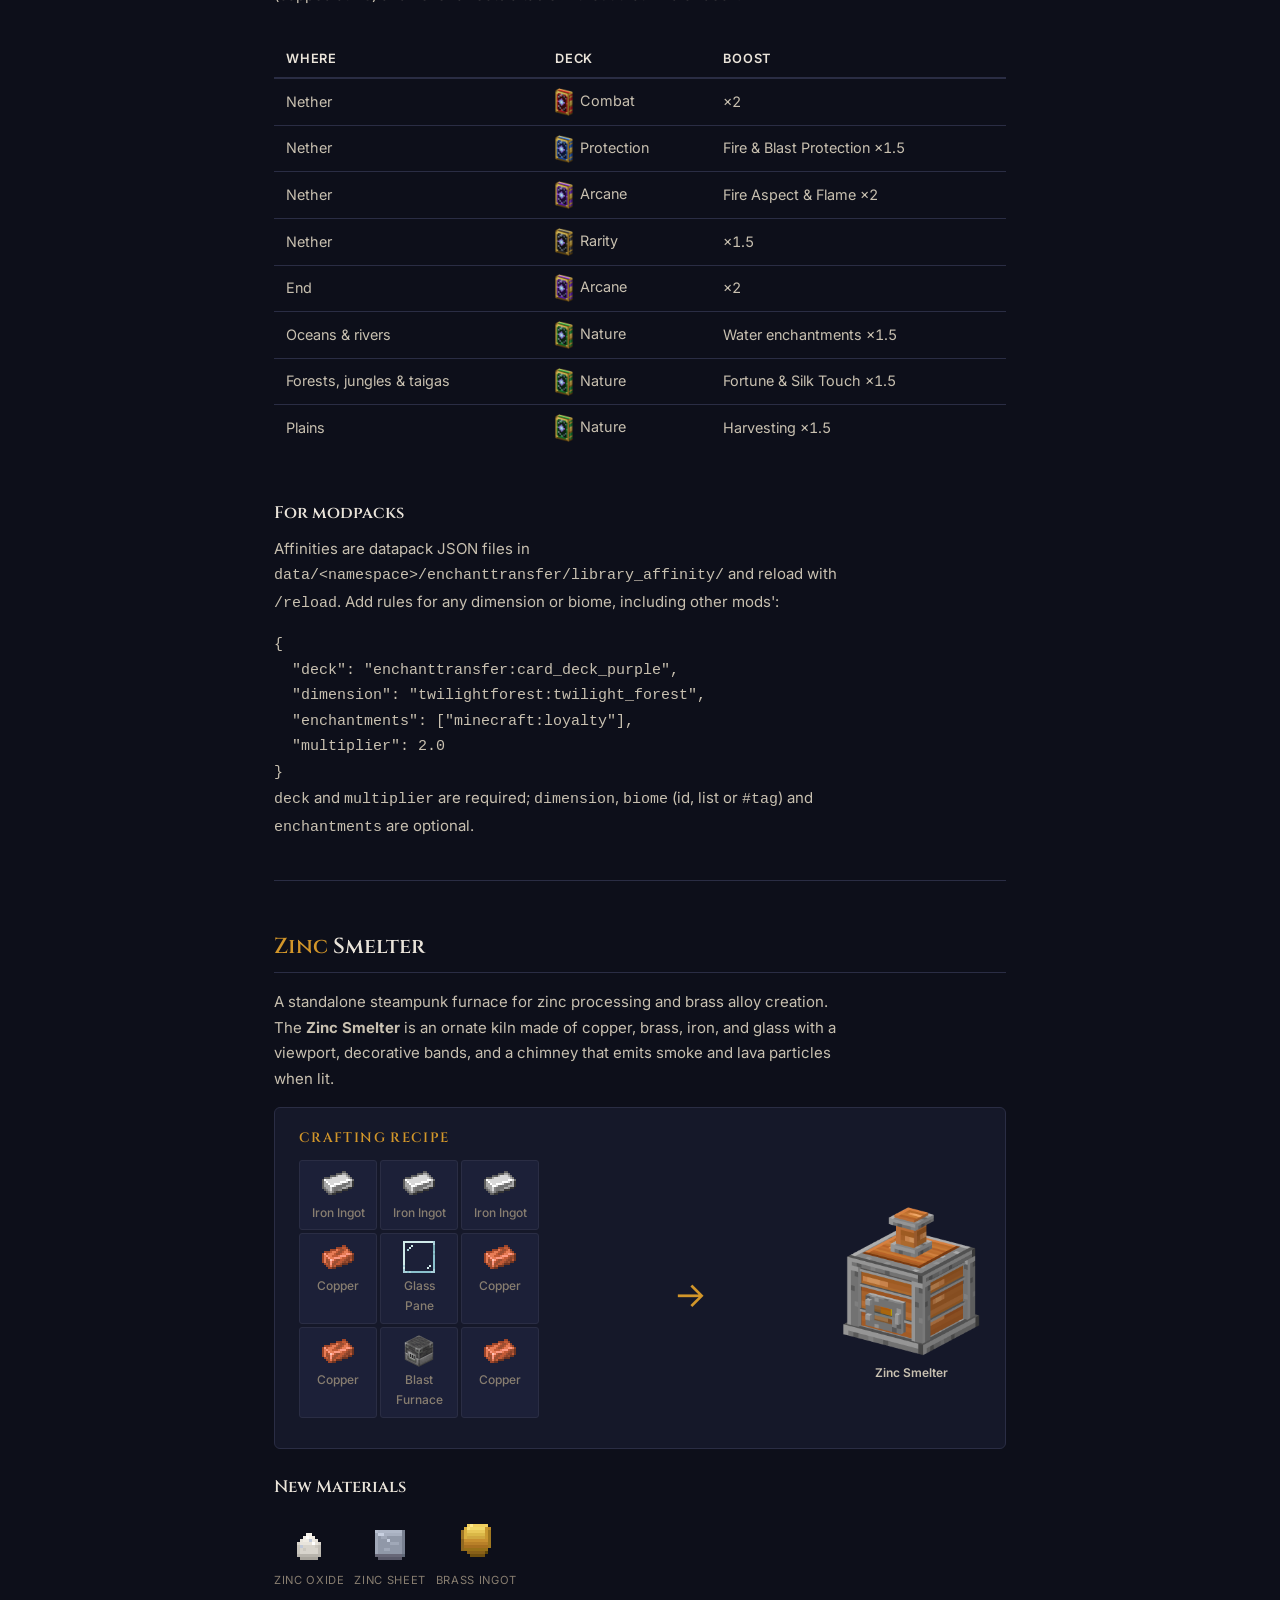
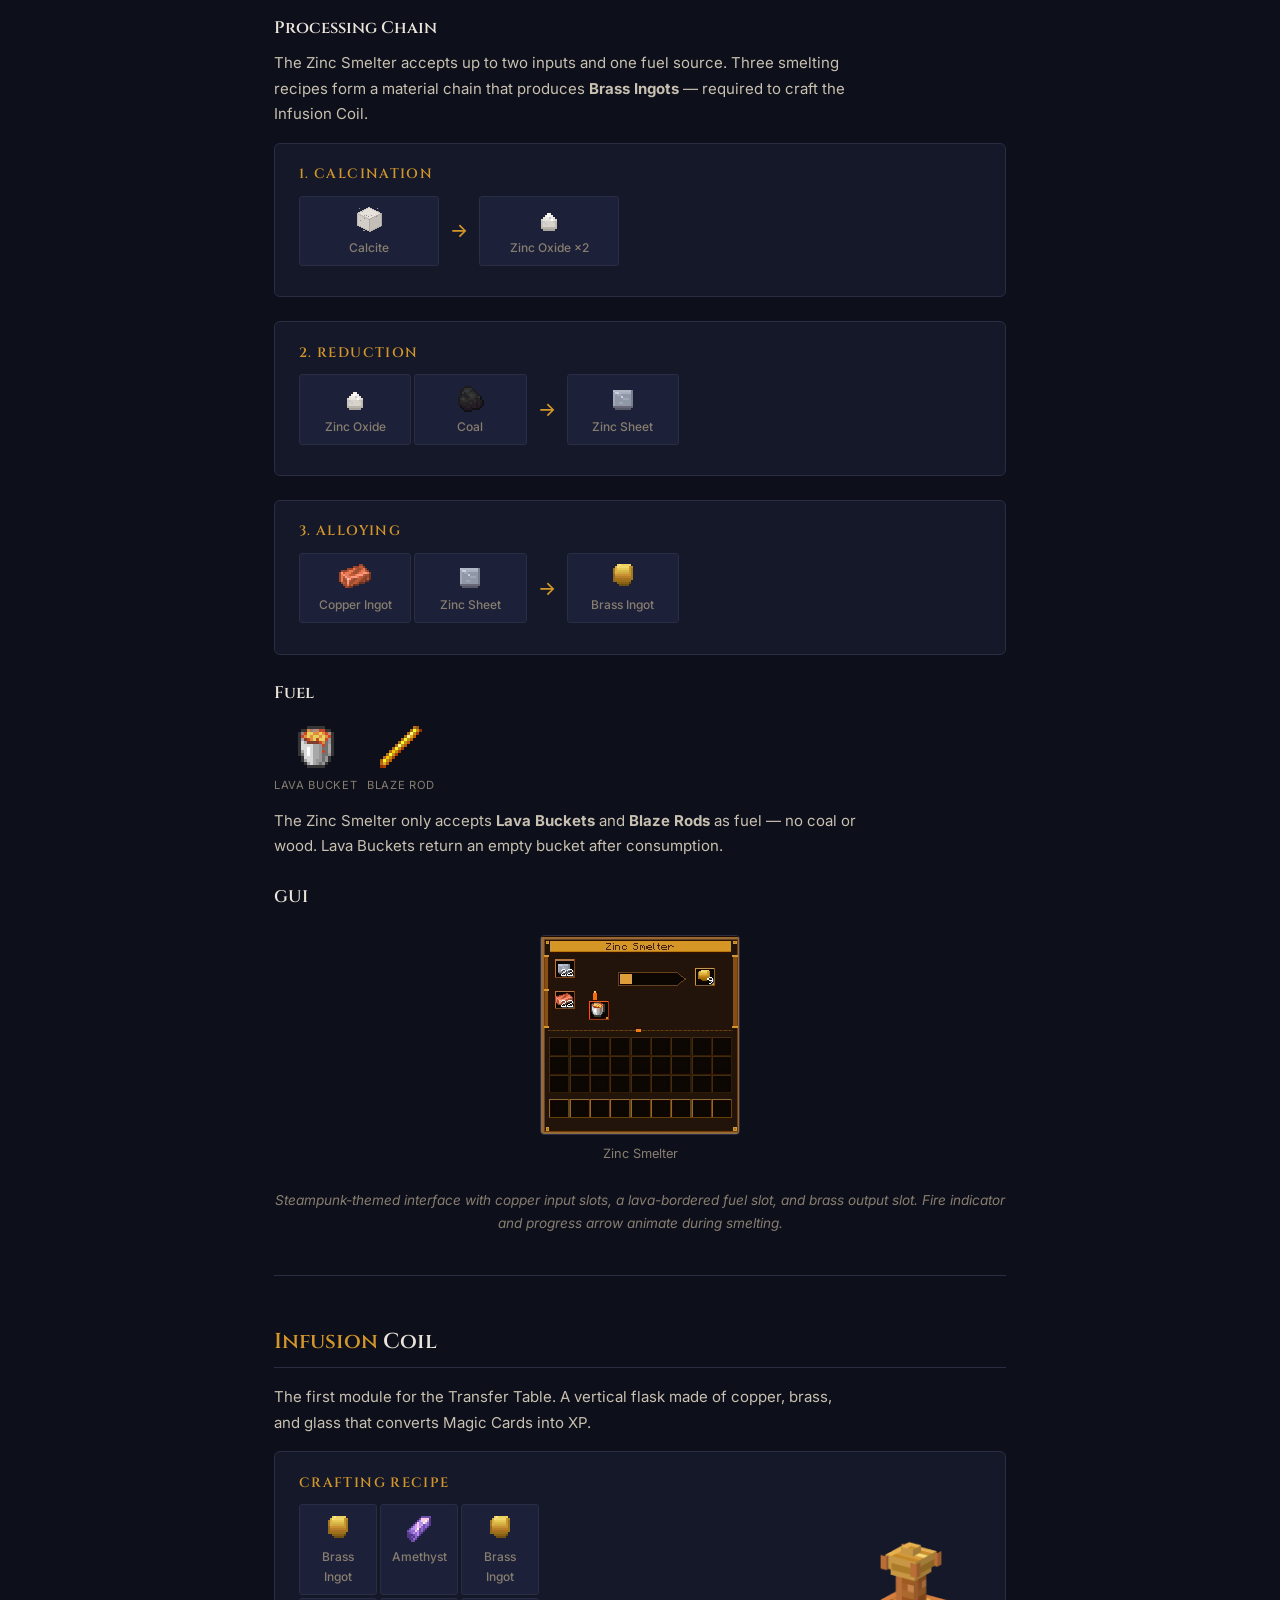
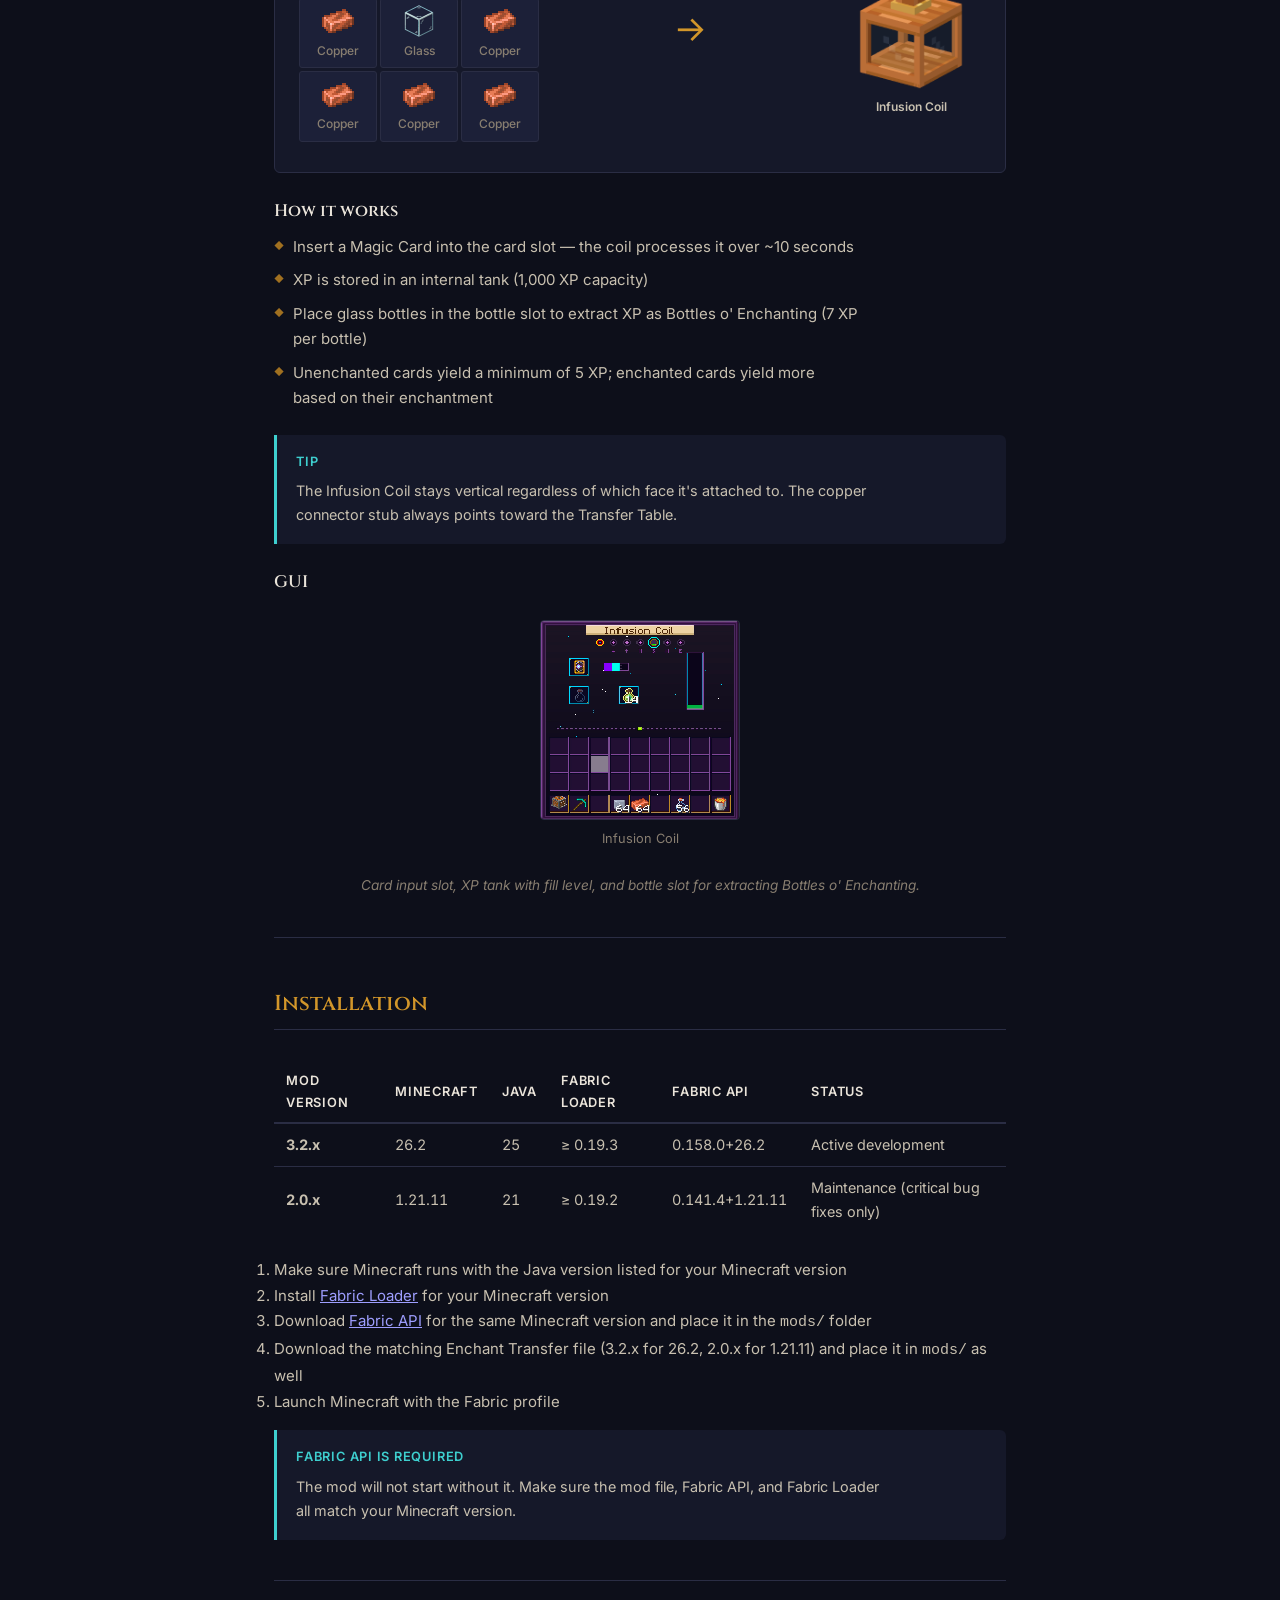
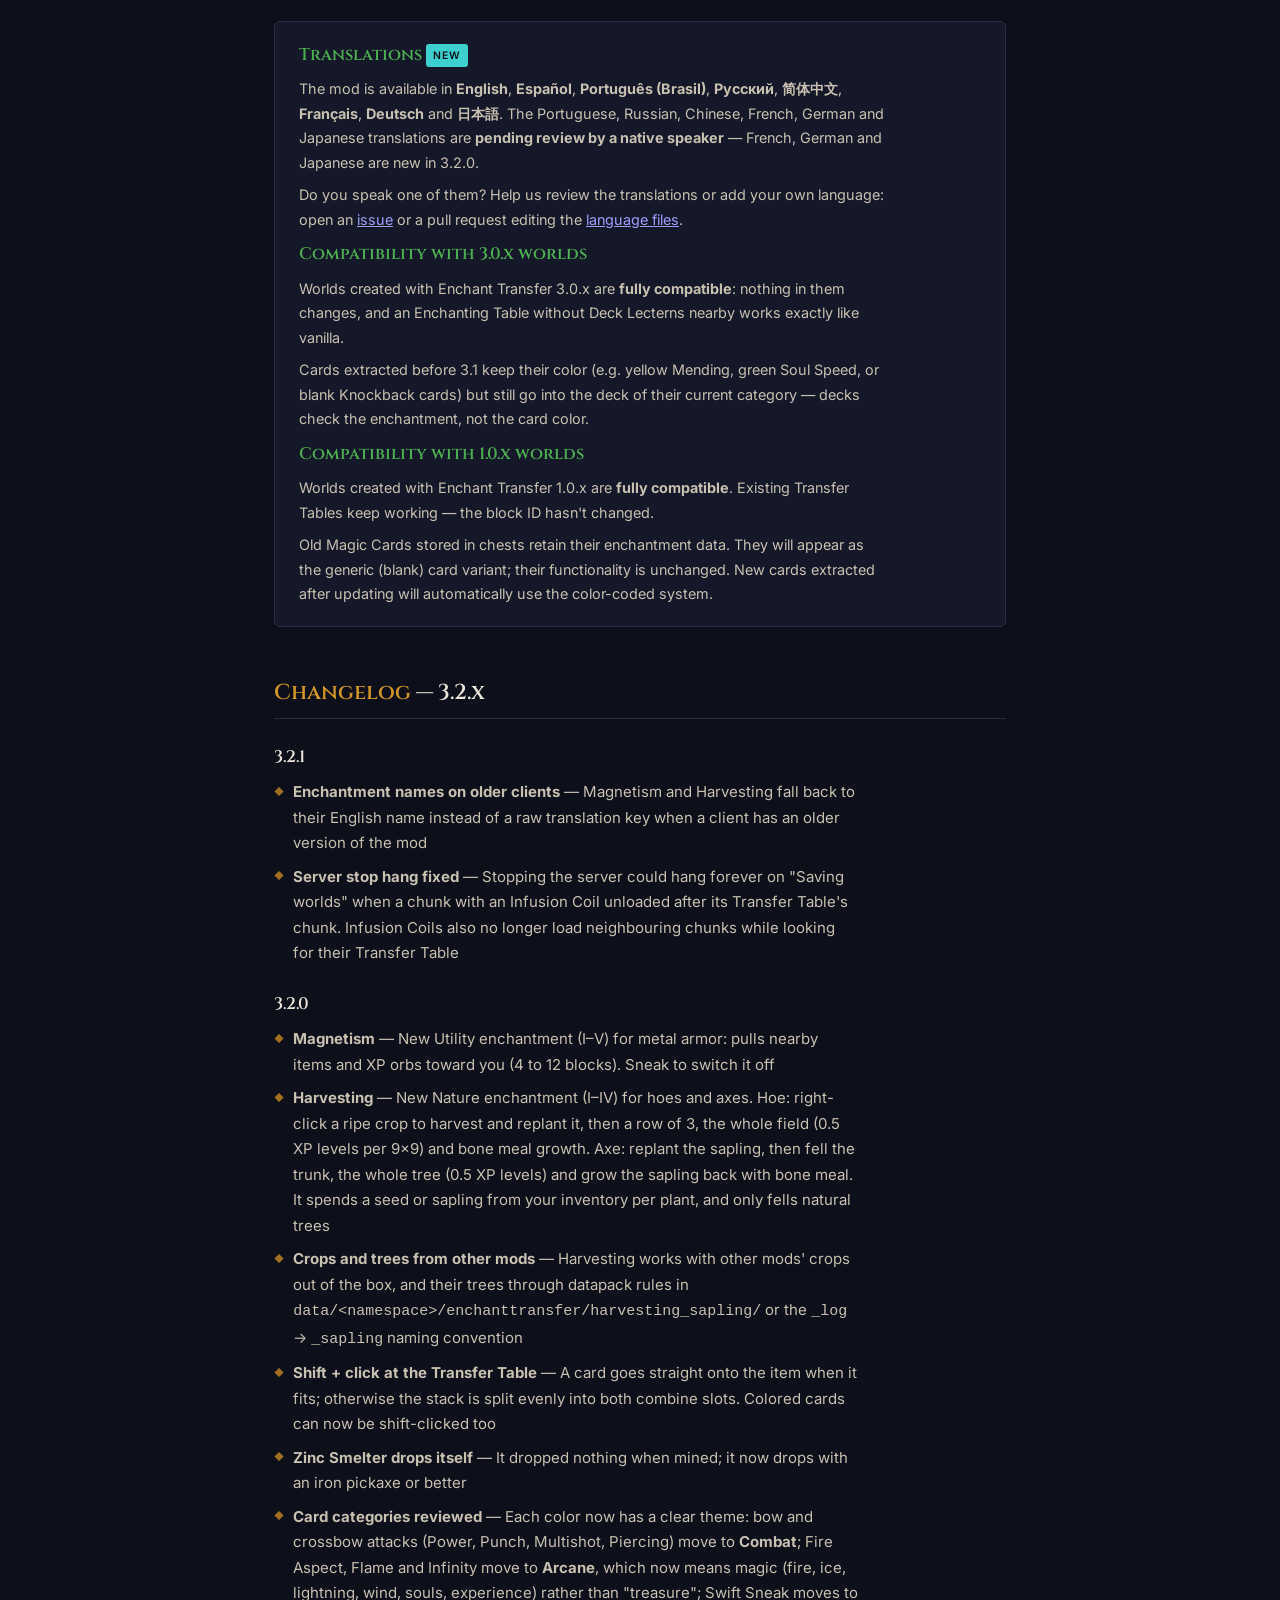
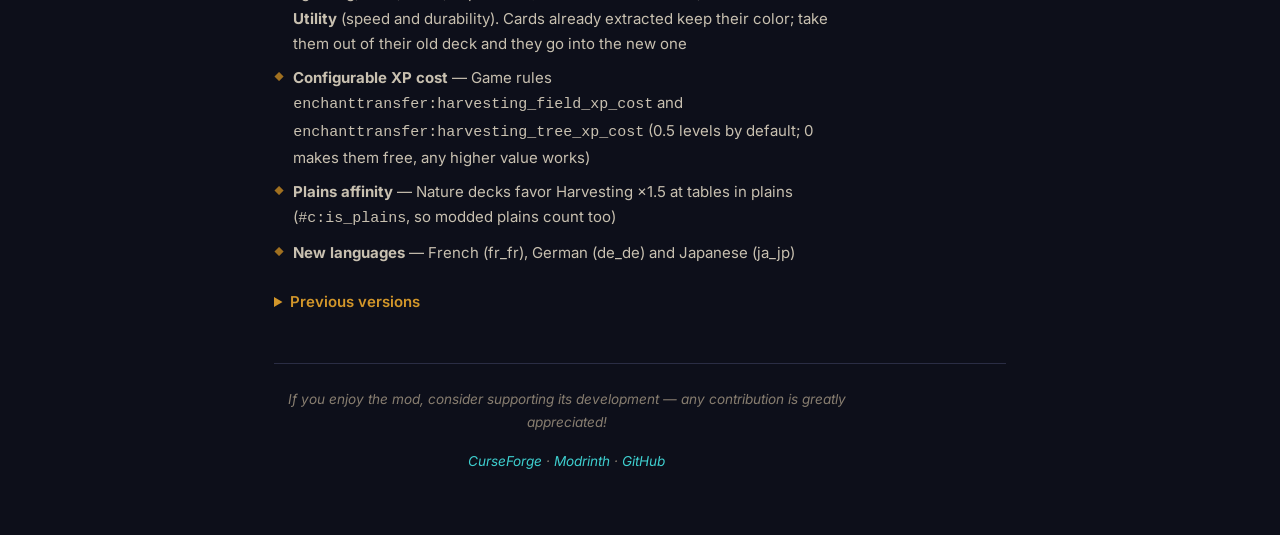
==== commit 4f232008: "fix: el servidor se colgaba al apagarse por el Infusion Coil - detachFromCachedCore (en setRemoved, " ====
--- a/docs/index.html
+++ b/docs/index.html
@@ -669,6 +669,12 @@
   <!-- CHANGELOG -->
   <h2 id="changelog"><span class="accent">Changelog</span> — 3.2.x</h2>
 
+  <h3>3.2.1</h3>
+  <ul>
+    <li><strong>Enchantment names on older clients</strong> — Magnetism and Harvesting fall back to their English name instead of a raw translation key when a client has an older version of the mod</li>
+    <li><strong>Server stop hang fixed</strong> — Stopping the server could hang forever on &quot;Saving worlds&quot; when a chunk with an Infusion Coil unloaded after its Transfer Table's chunk. Infusion Coils also no longer load neighbouring chunks while looking for their Transfer Table</li>
+  </ul>
+
   <h3>3.2.0</h3>
   <ul>
     <li><strong>Magnetism</strong> — New Utility enchantment (I–V) for metal armor: pulls nearby items and XP orbs toward you (4 to 12 blocks). Sneak to switch it off</li>
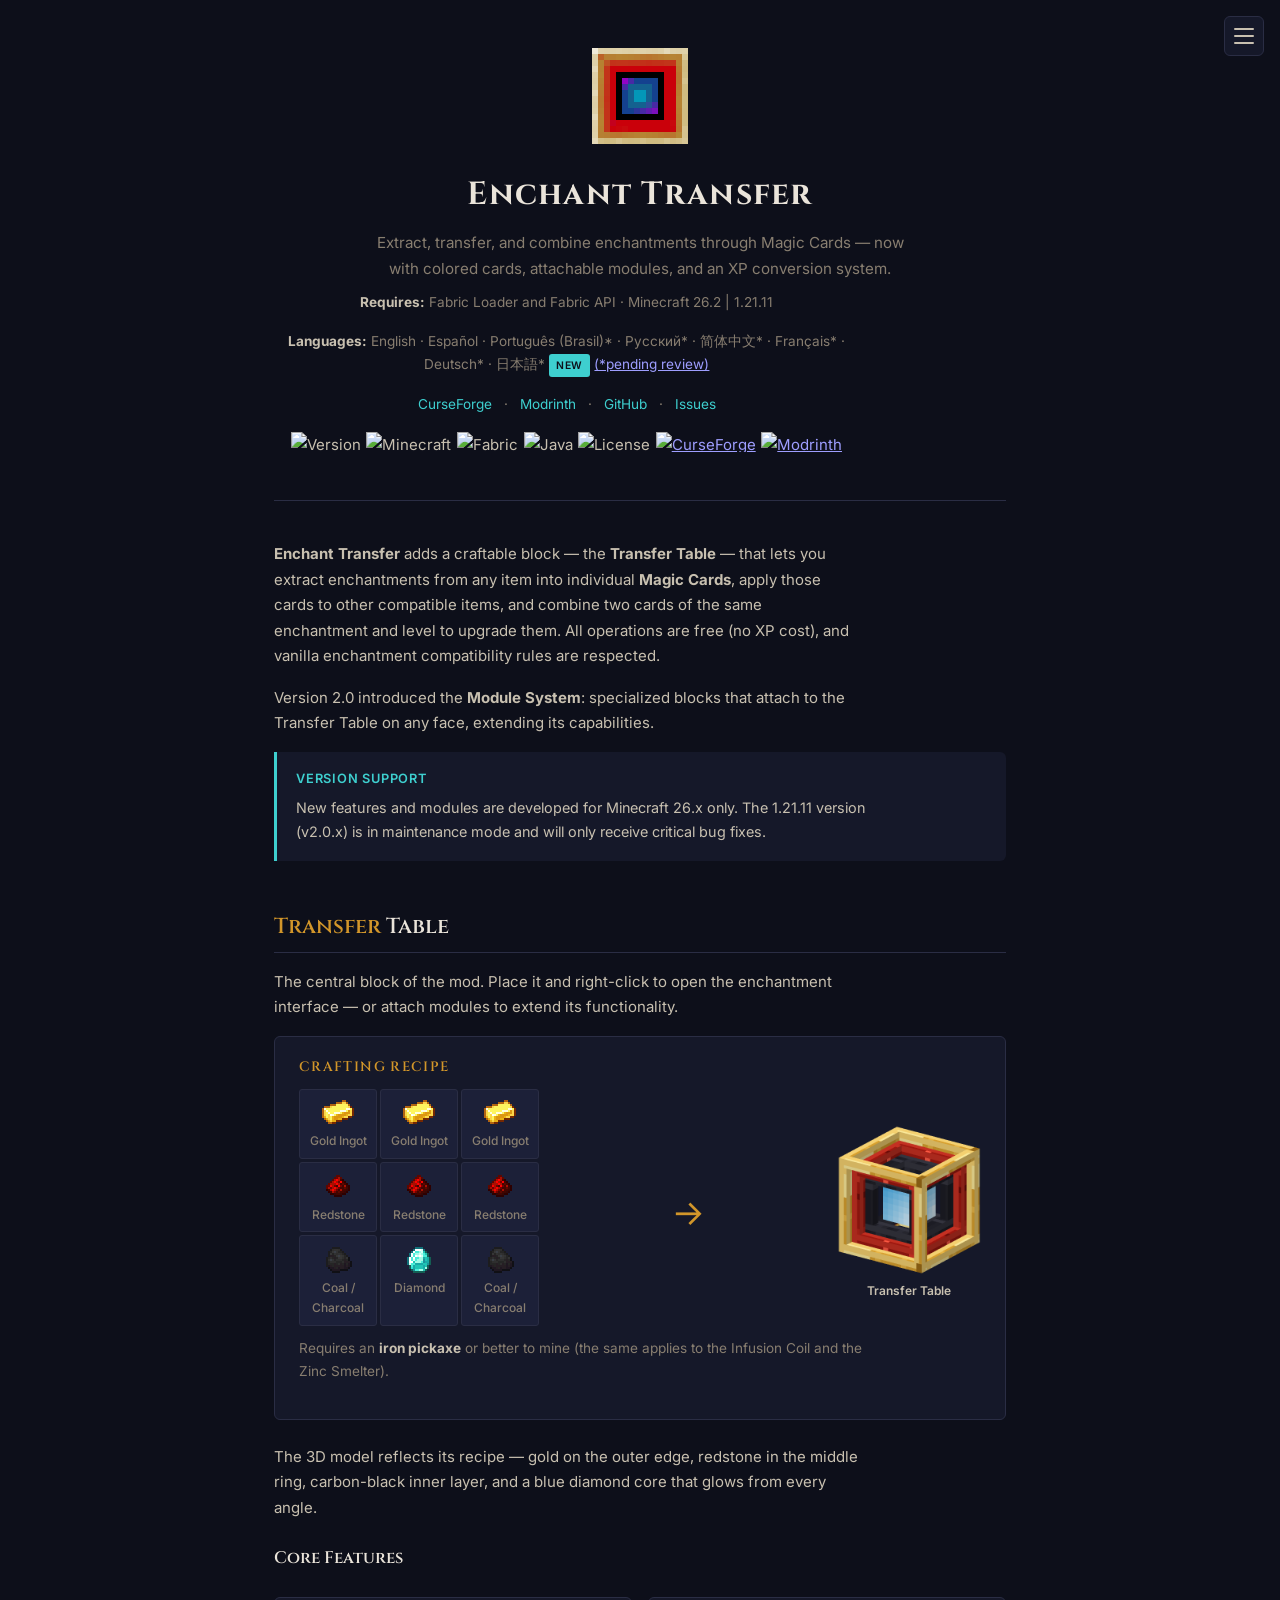
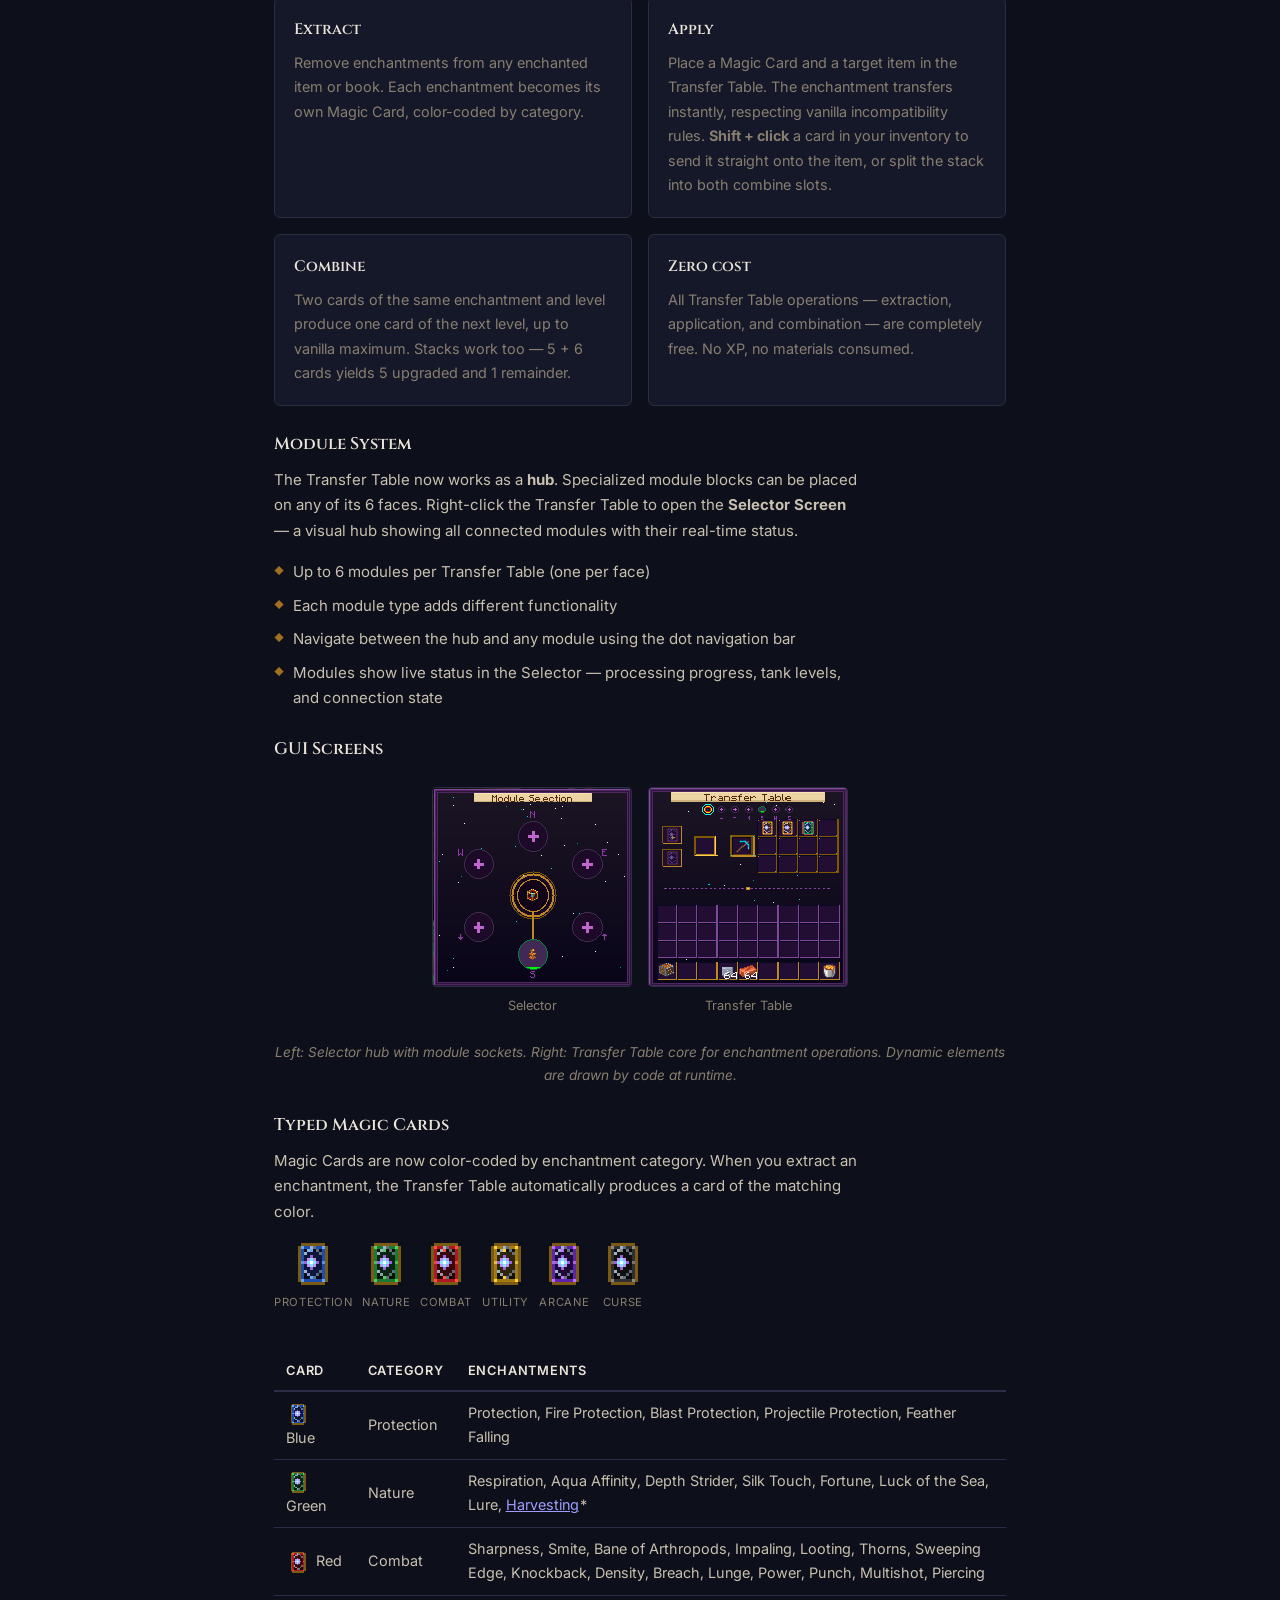
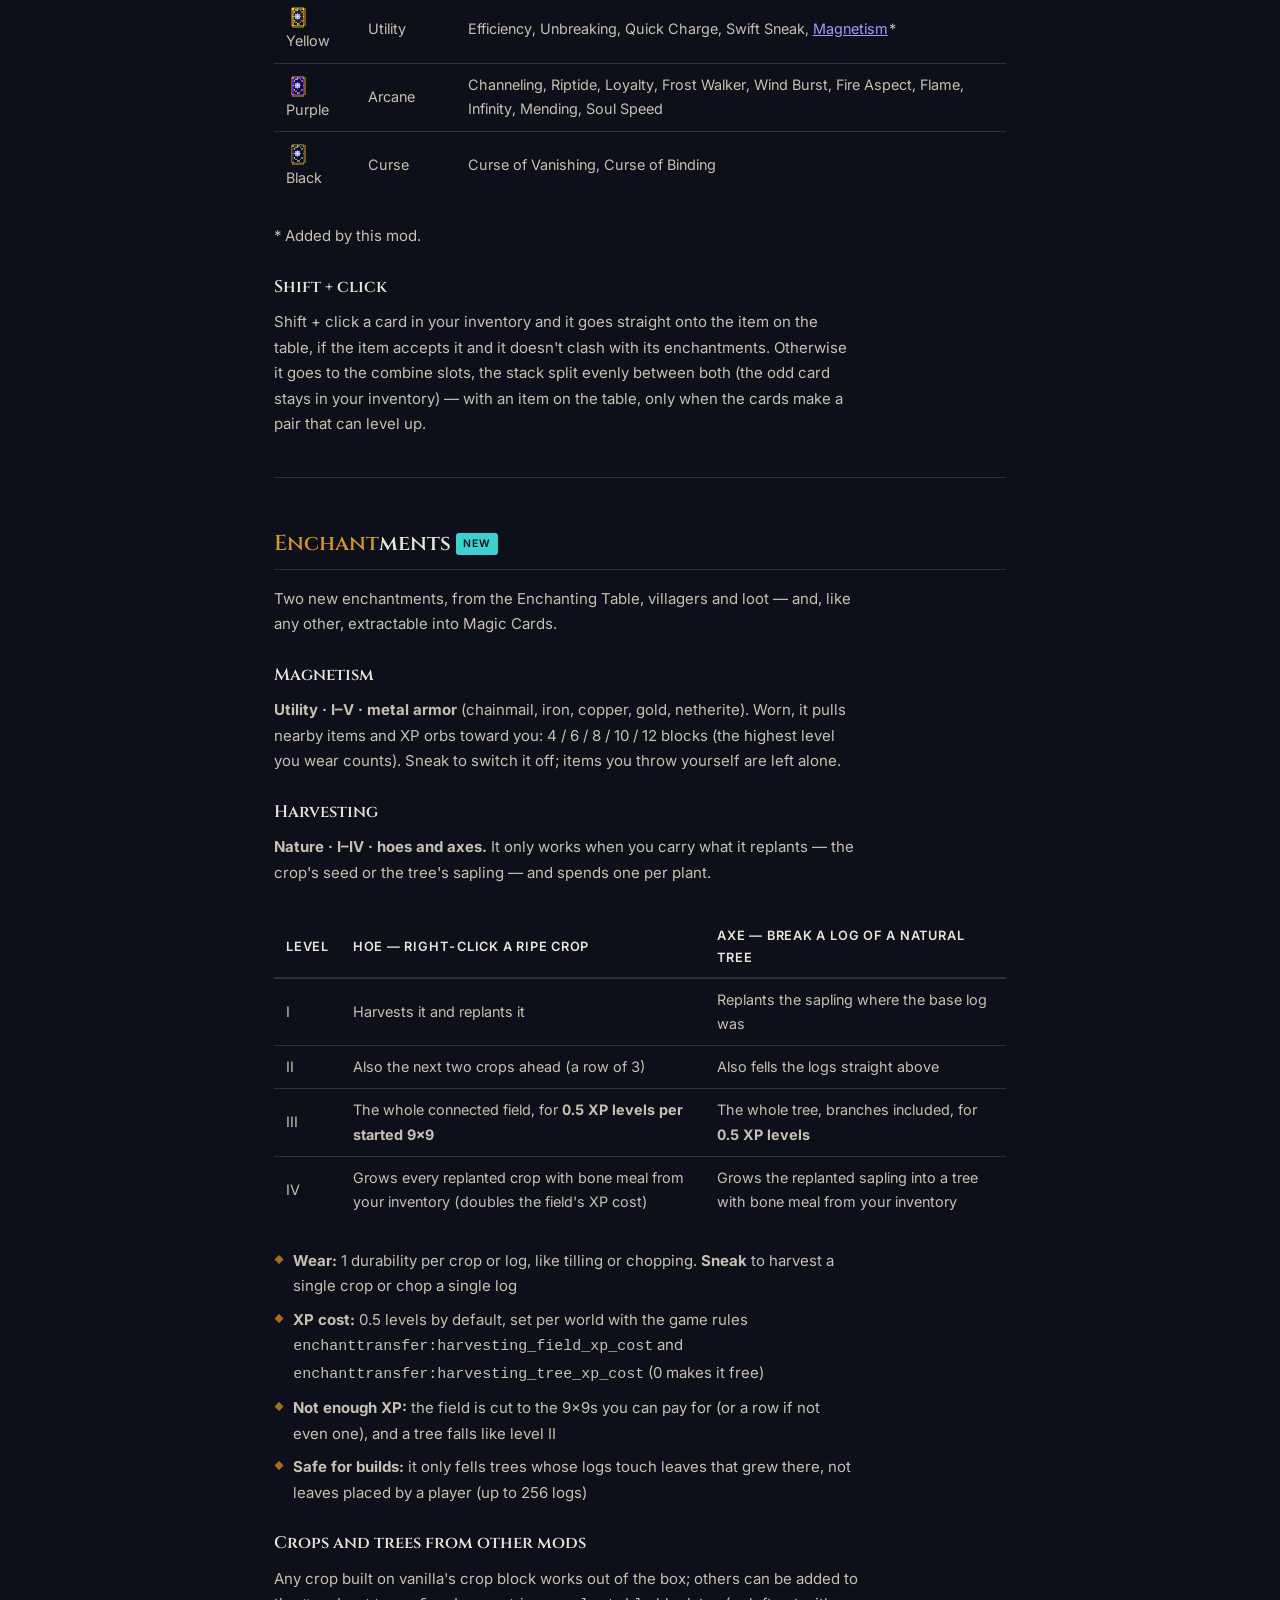
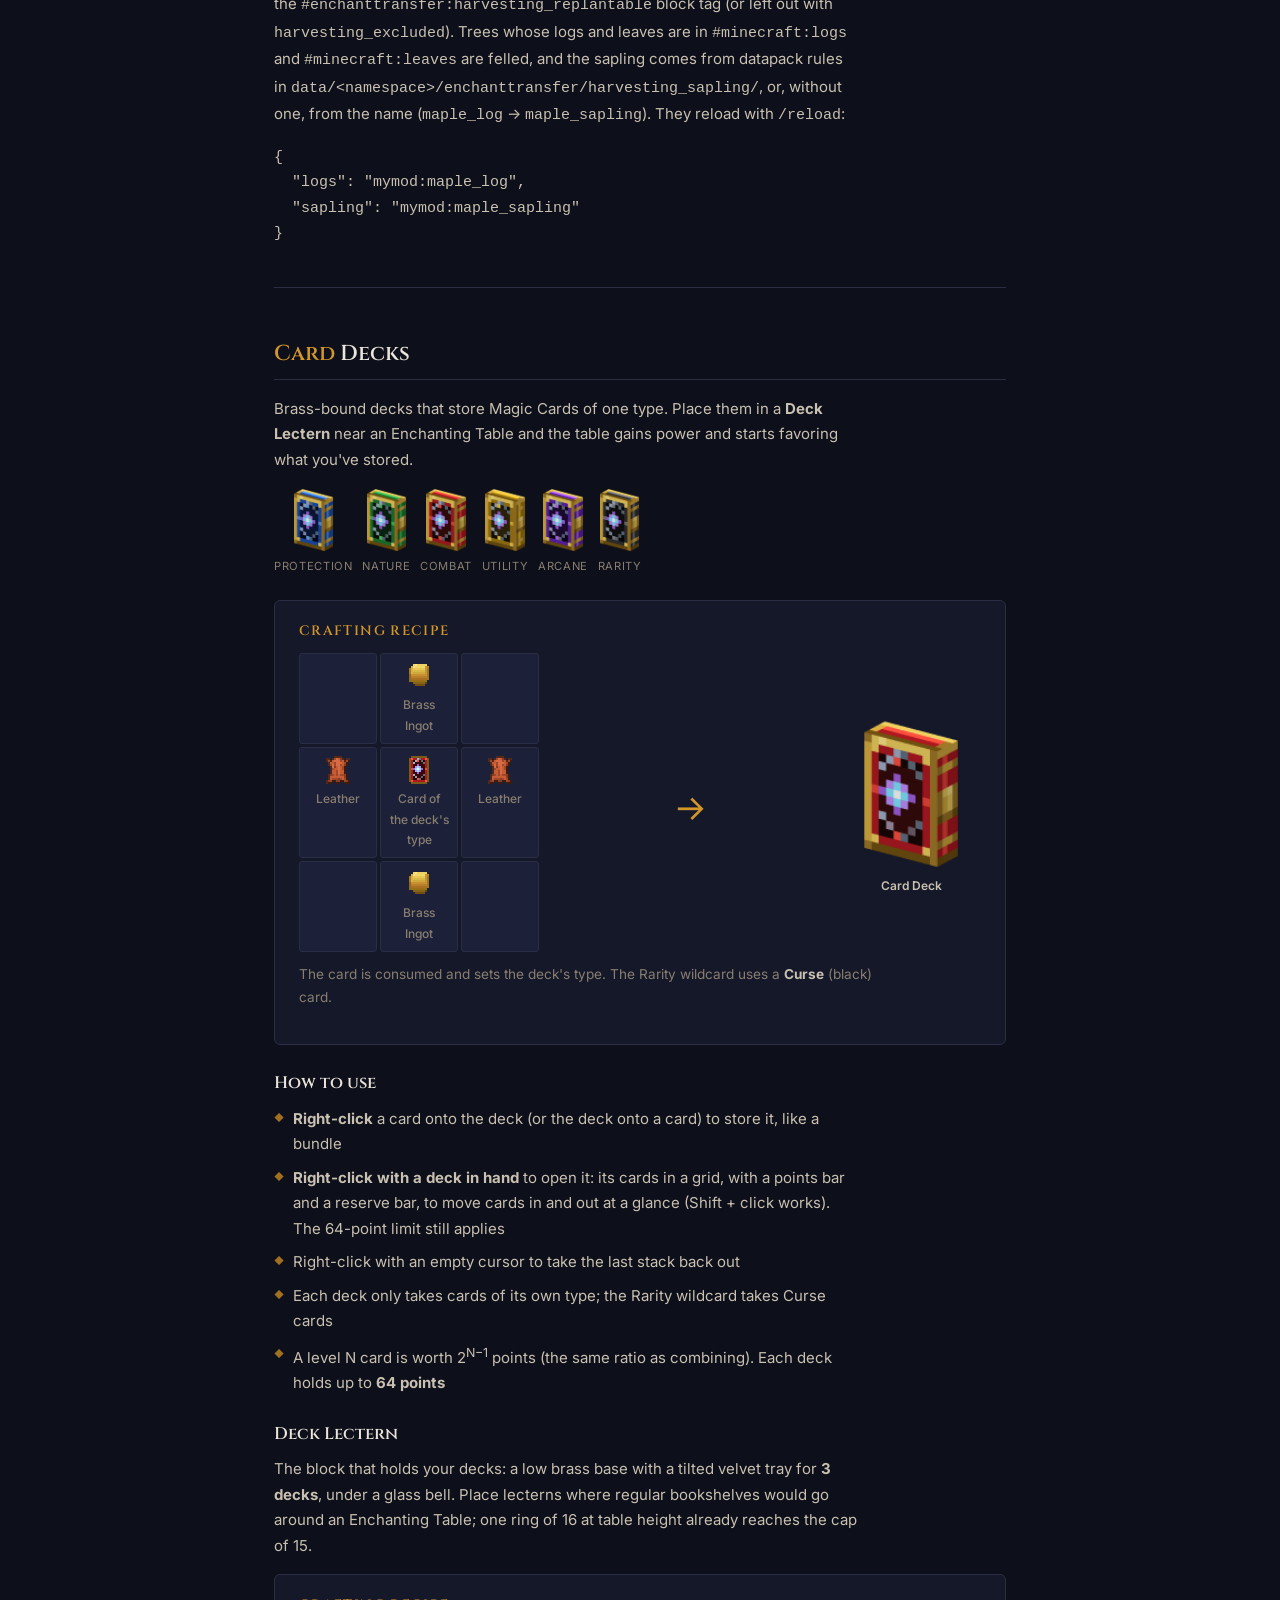
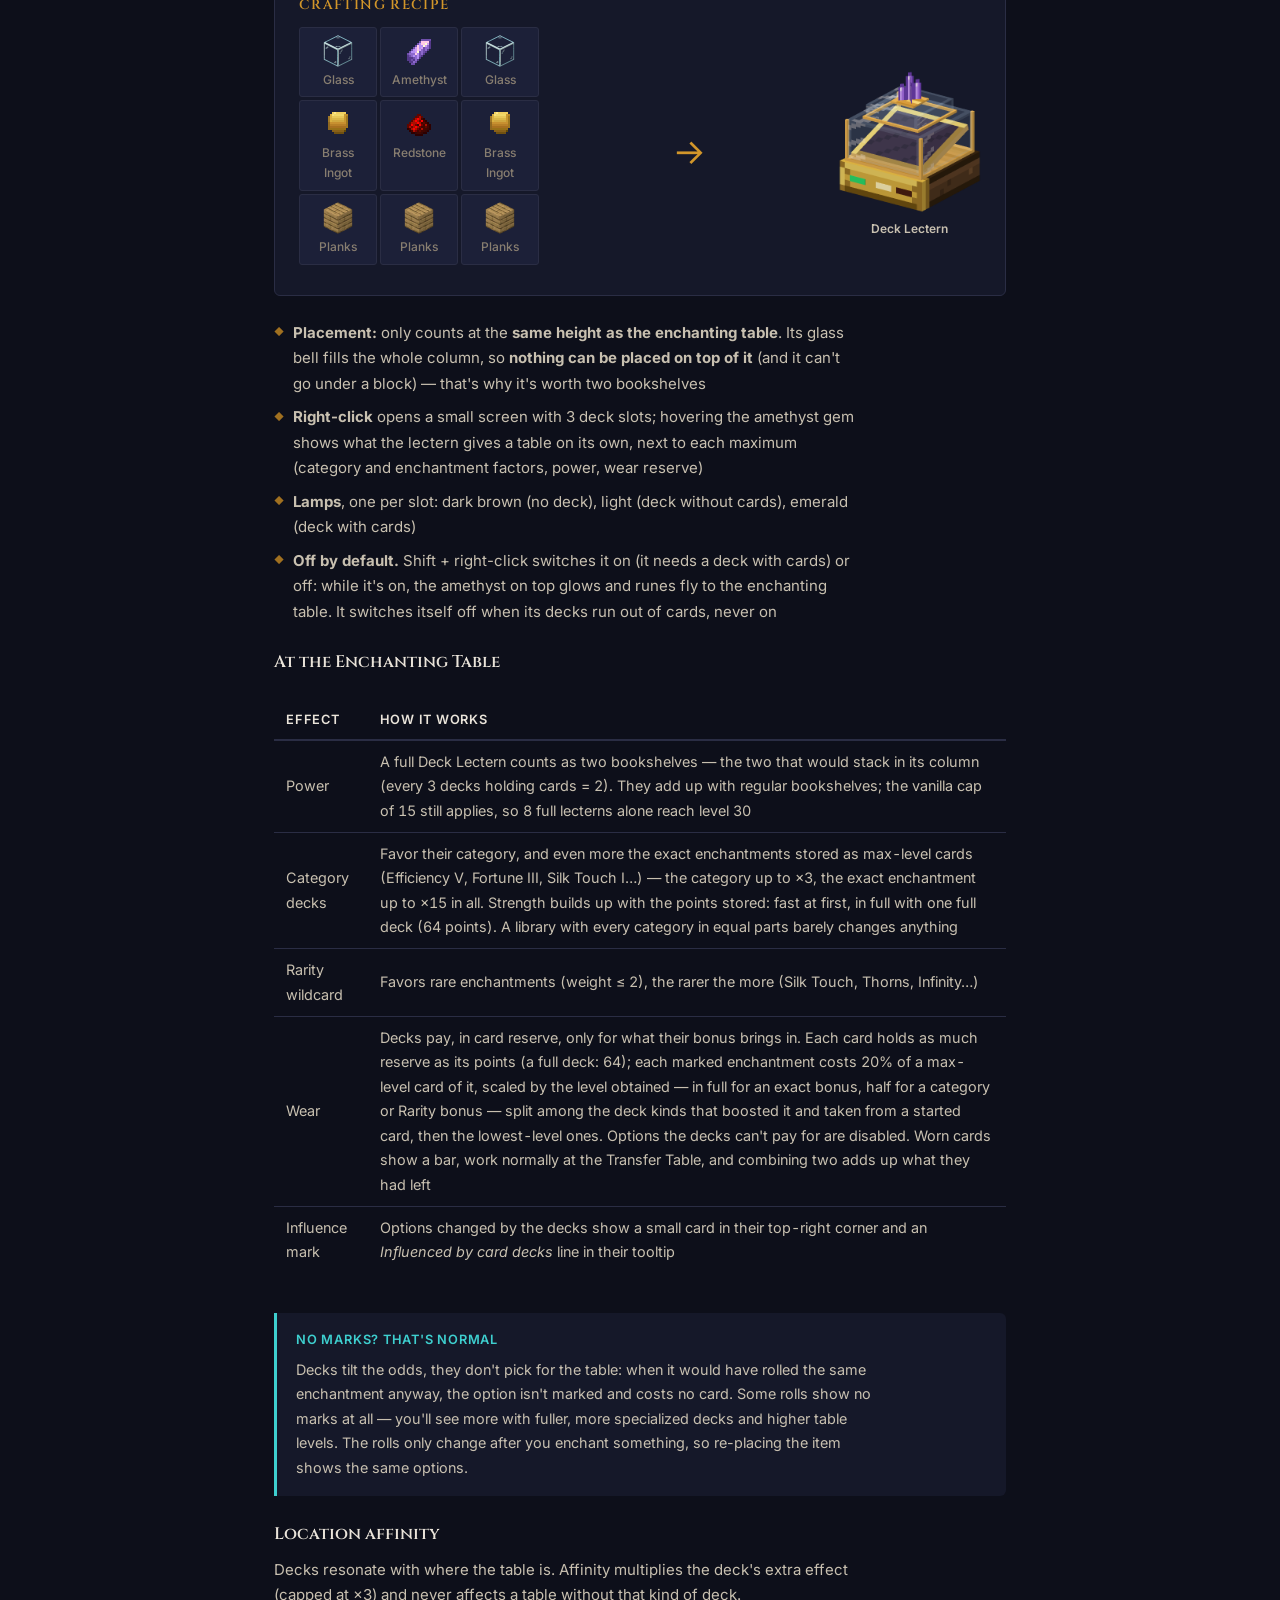
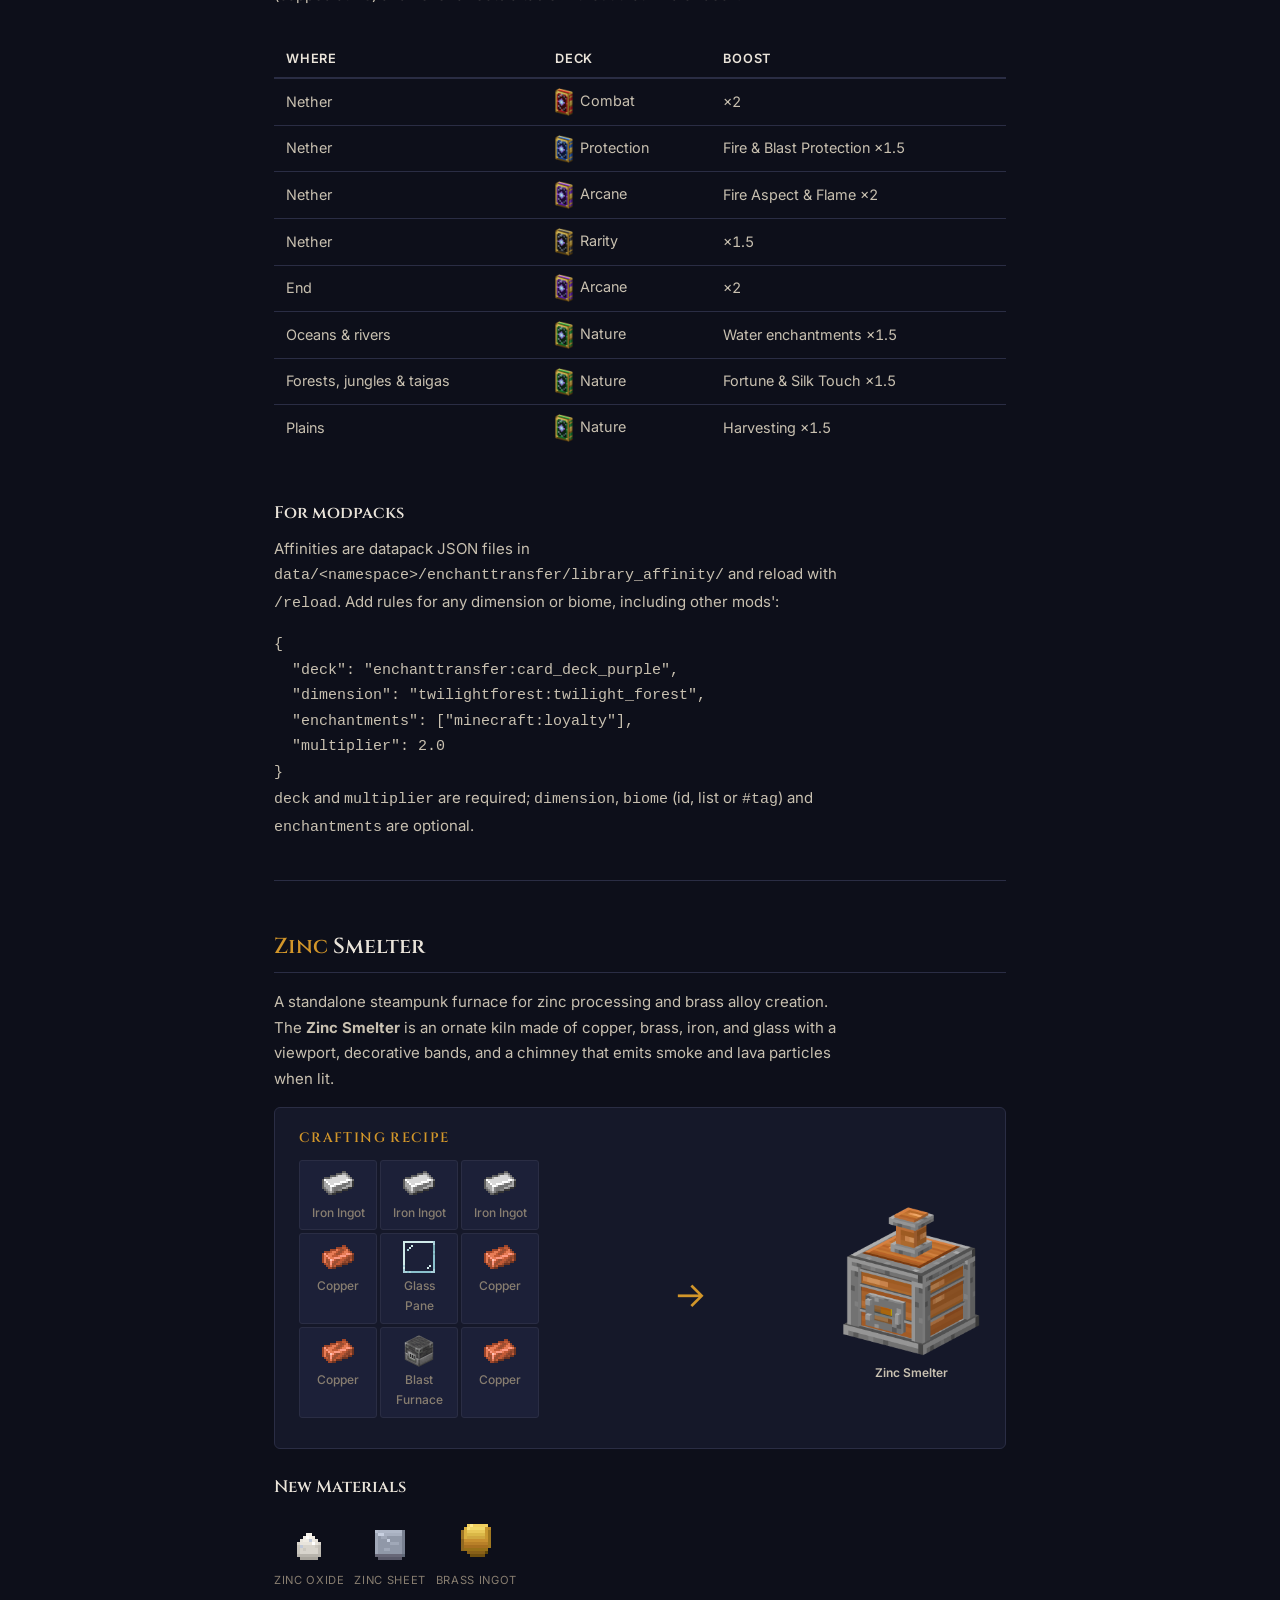
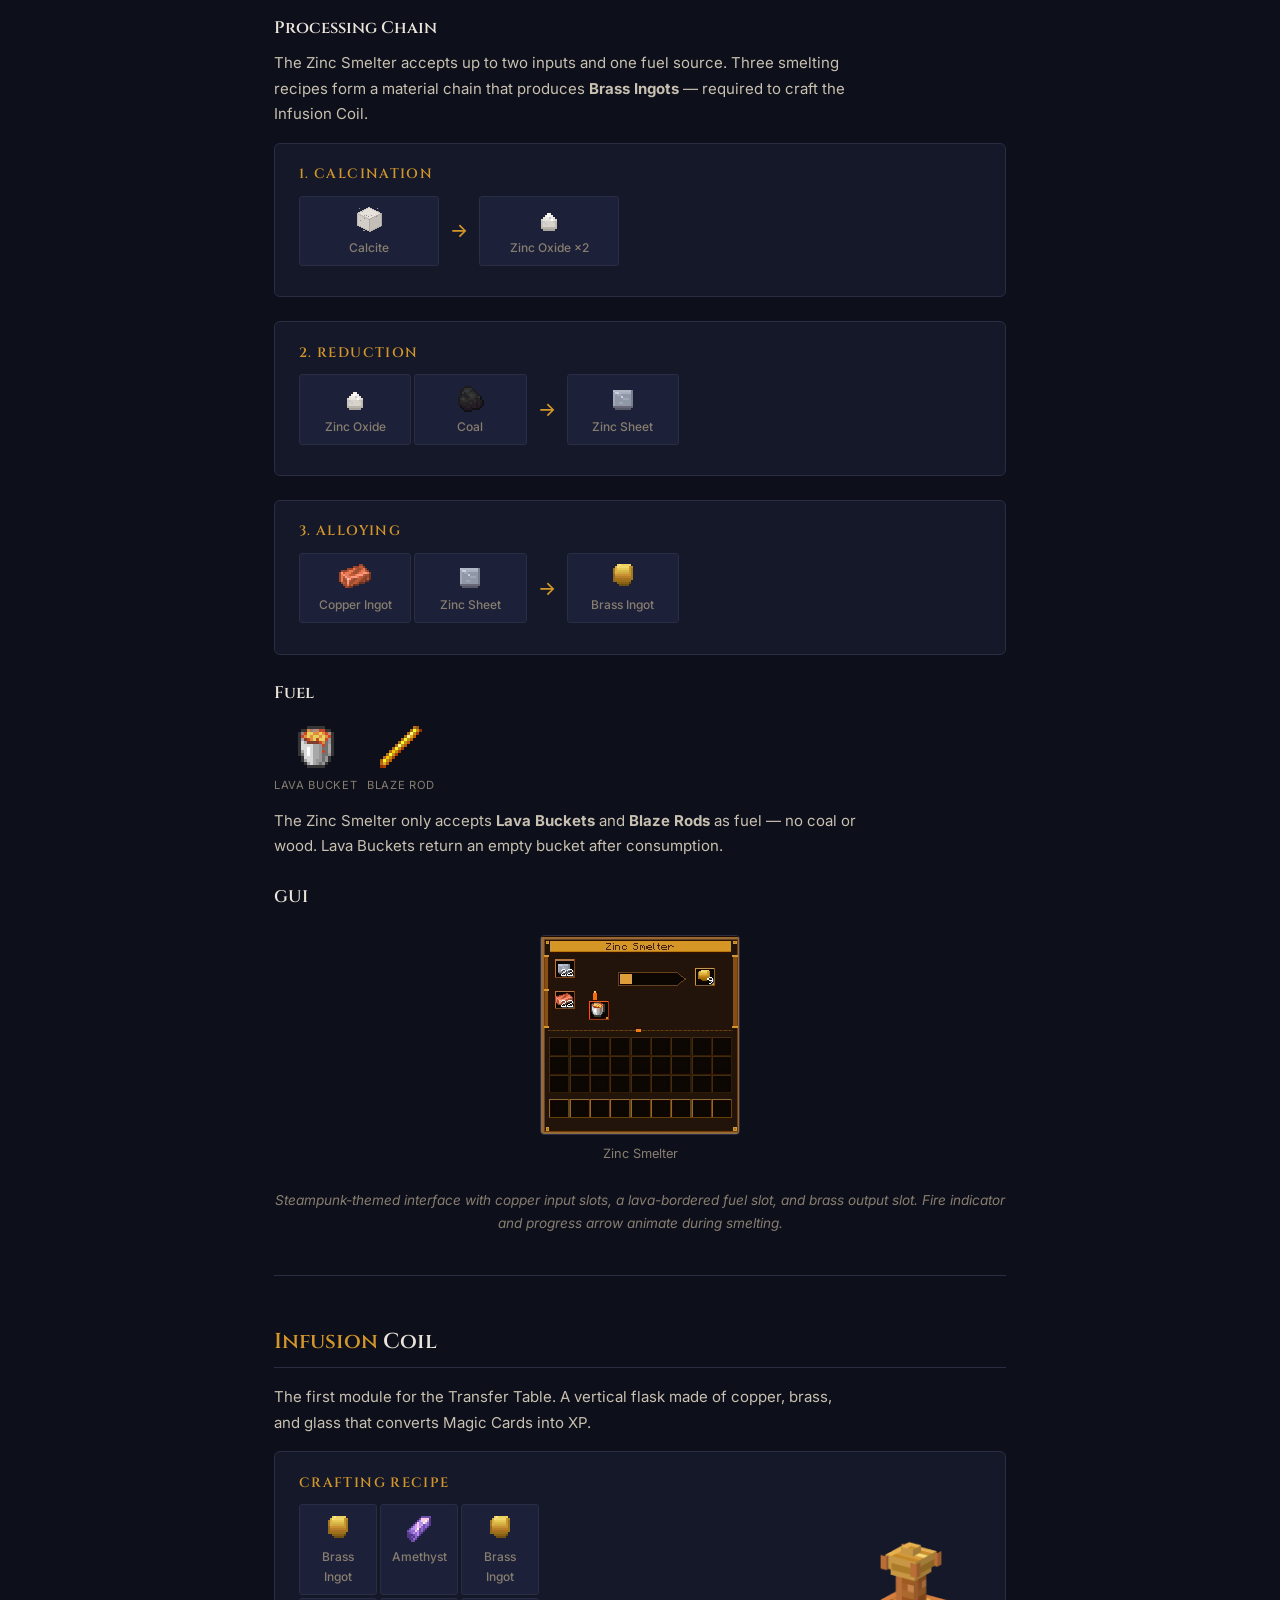
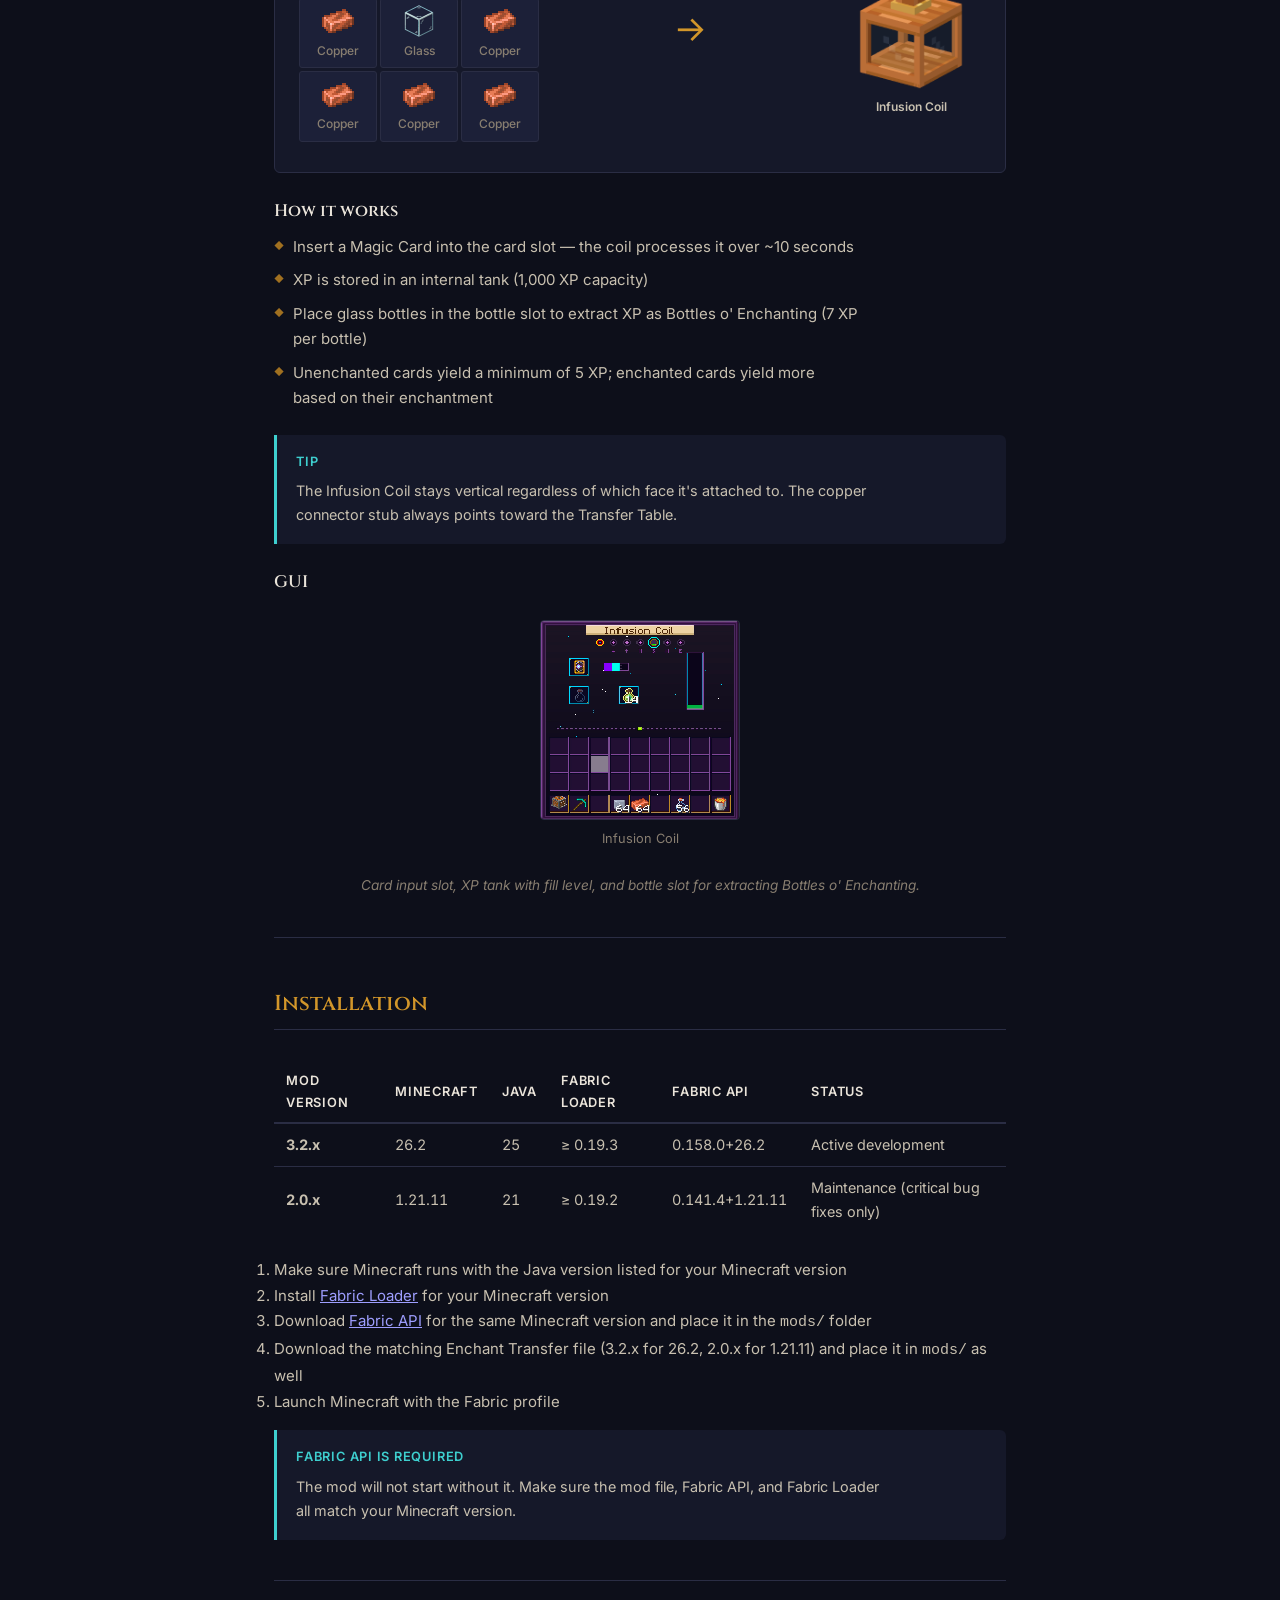
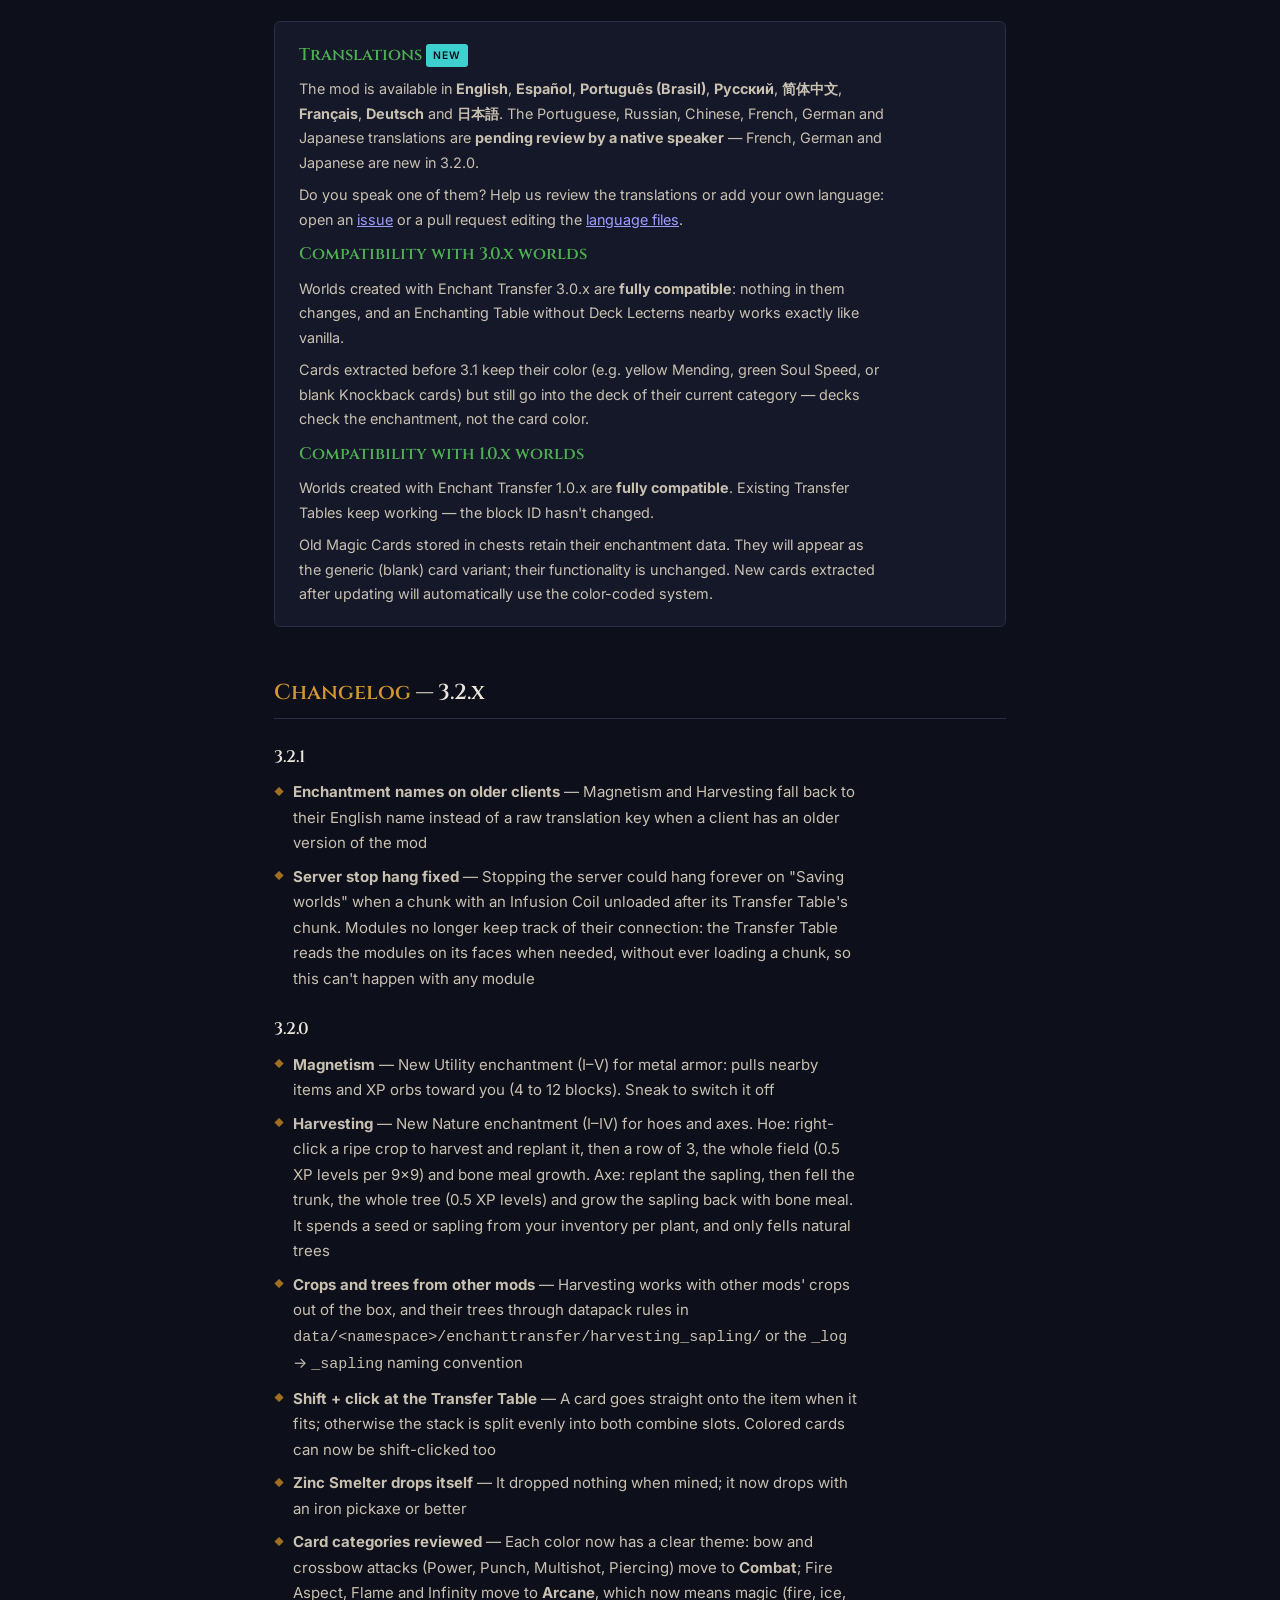
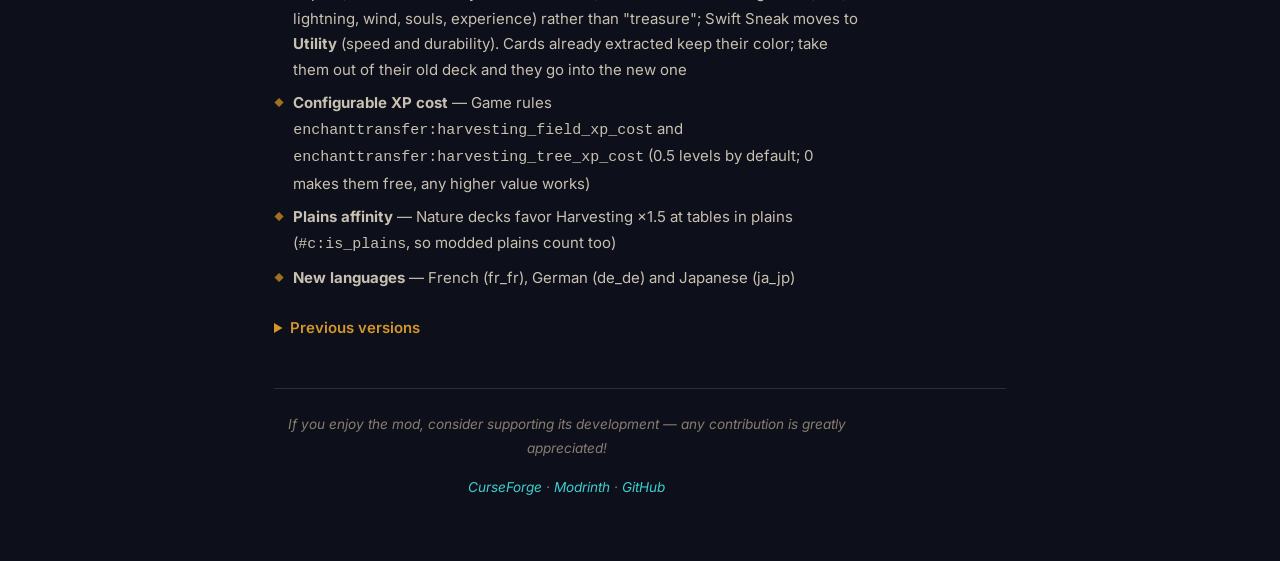
==== commit f86b708d: "refactor: red de módulos sin estado (ModuleNetwork) - Se elimina el registro de conexiones (ModuleCo" ====
--- a/docs/index.html
+++ b/docs/index.html
@@ -672,7 +672,7 @@
   <h3>3.2.1</h3>
   <ul>
     <li><strong>Enchantment names on older clients</strong> — Magnetism and Harvesting fall back to their English name instead of a raw translation key when a client has an older version of the mod</li>
-    <li><strong>Server stop hang fixed</strong> — Stopping the server could hang forever on &quot;Saving worlds&quot; when a chunk with an Infusion Coil unloaded after its Transfer Table's chunk. Infusion Coils also no longer load neighbouring chunks while looking for their Transfer Table</li>
+    <li><strong>Server stop hang fixed</strong> — Stopping the server could hang forever on &quot;Saving worlds&quot; when a chunk with an Infusion Coil unloaded after its Transfer Table's chunk. Modules no longer keep track of their connection: the Transfer Table reads the modules on its faces when needed, without ever loading a chunk, so this can't happen with any module</li>
   </ul>
 
   <h3>3.2.0</h3>
